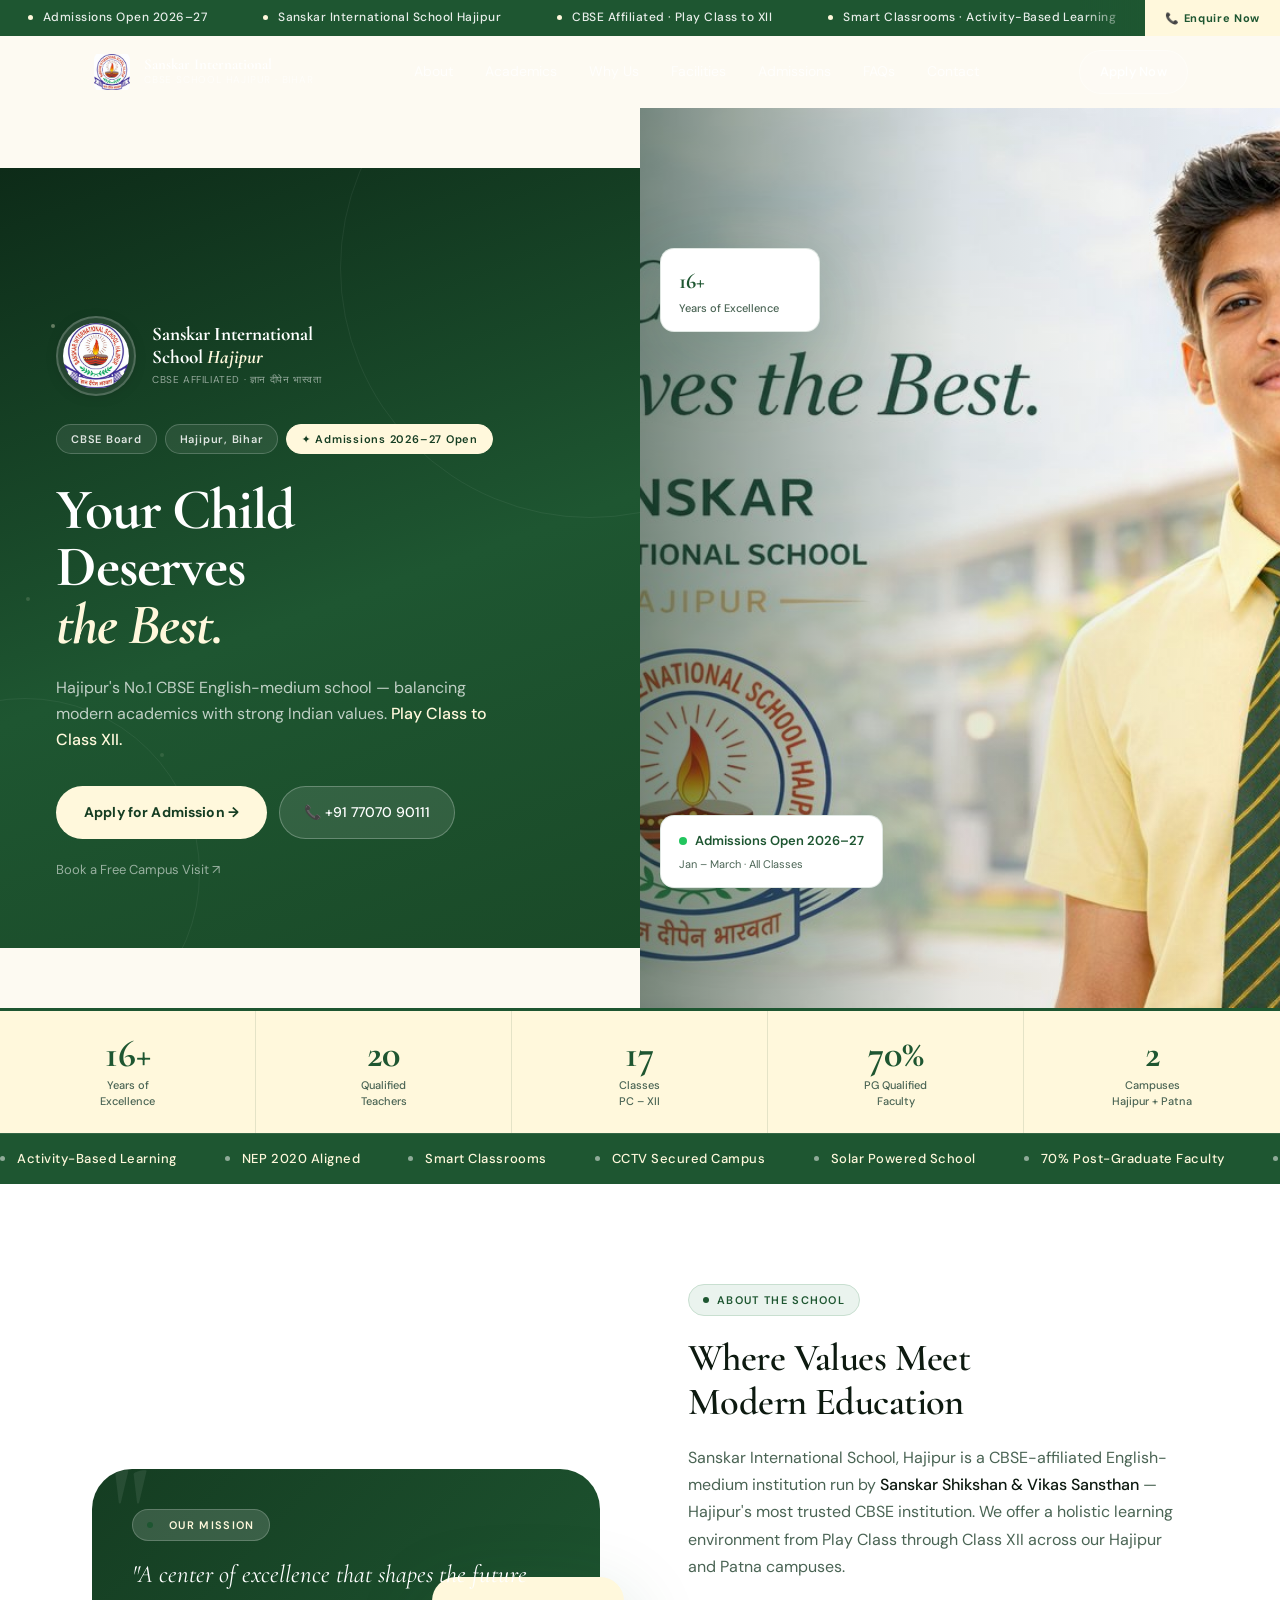
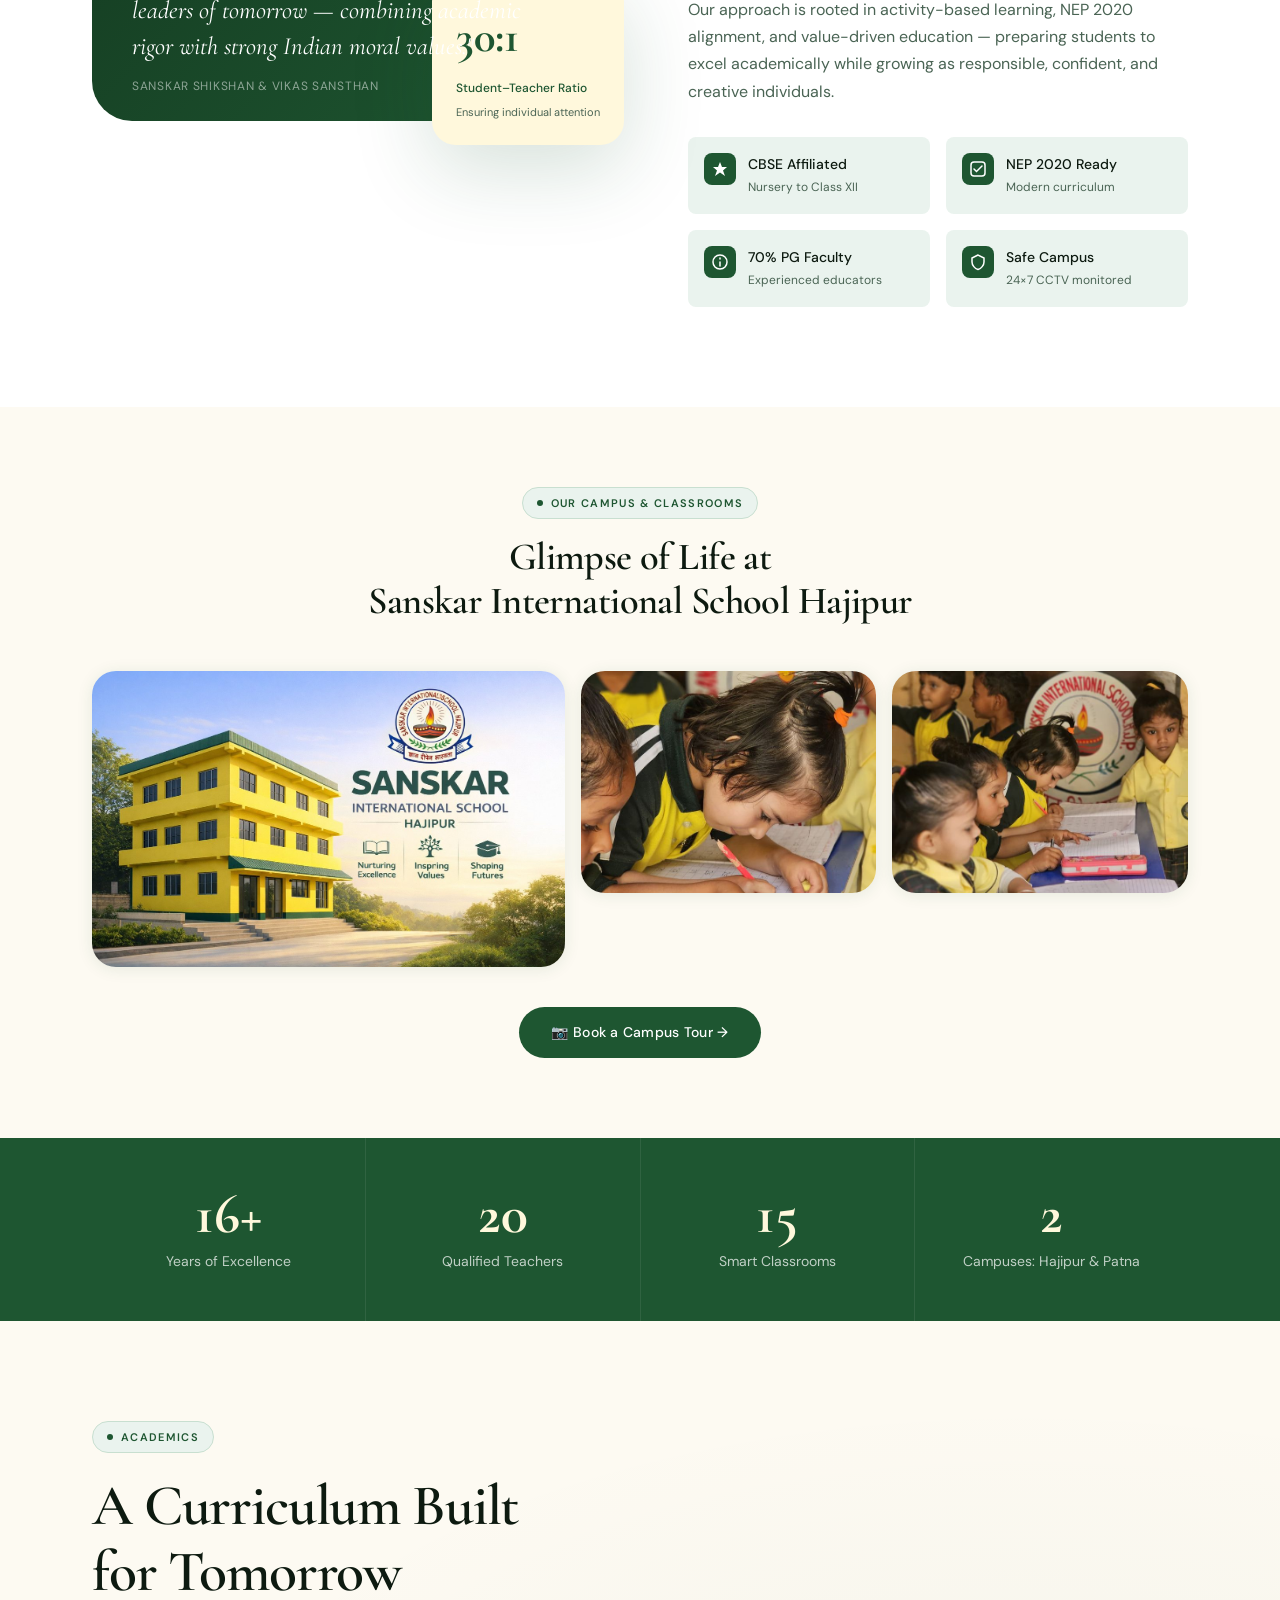
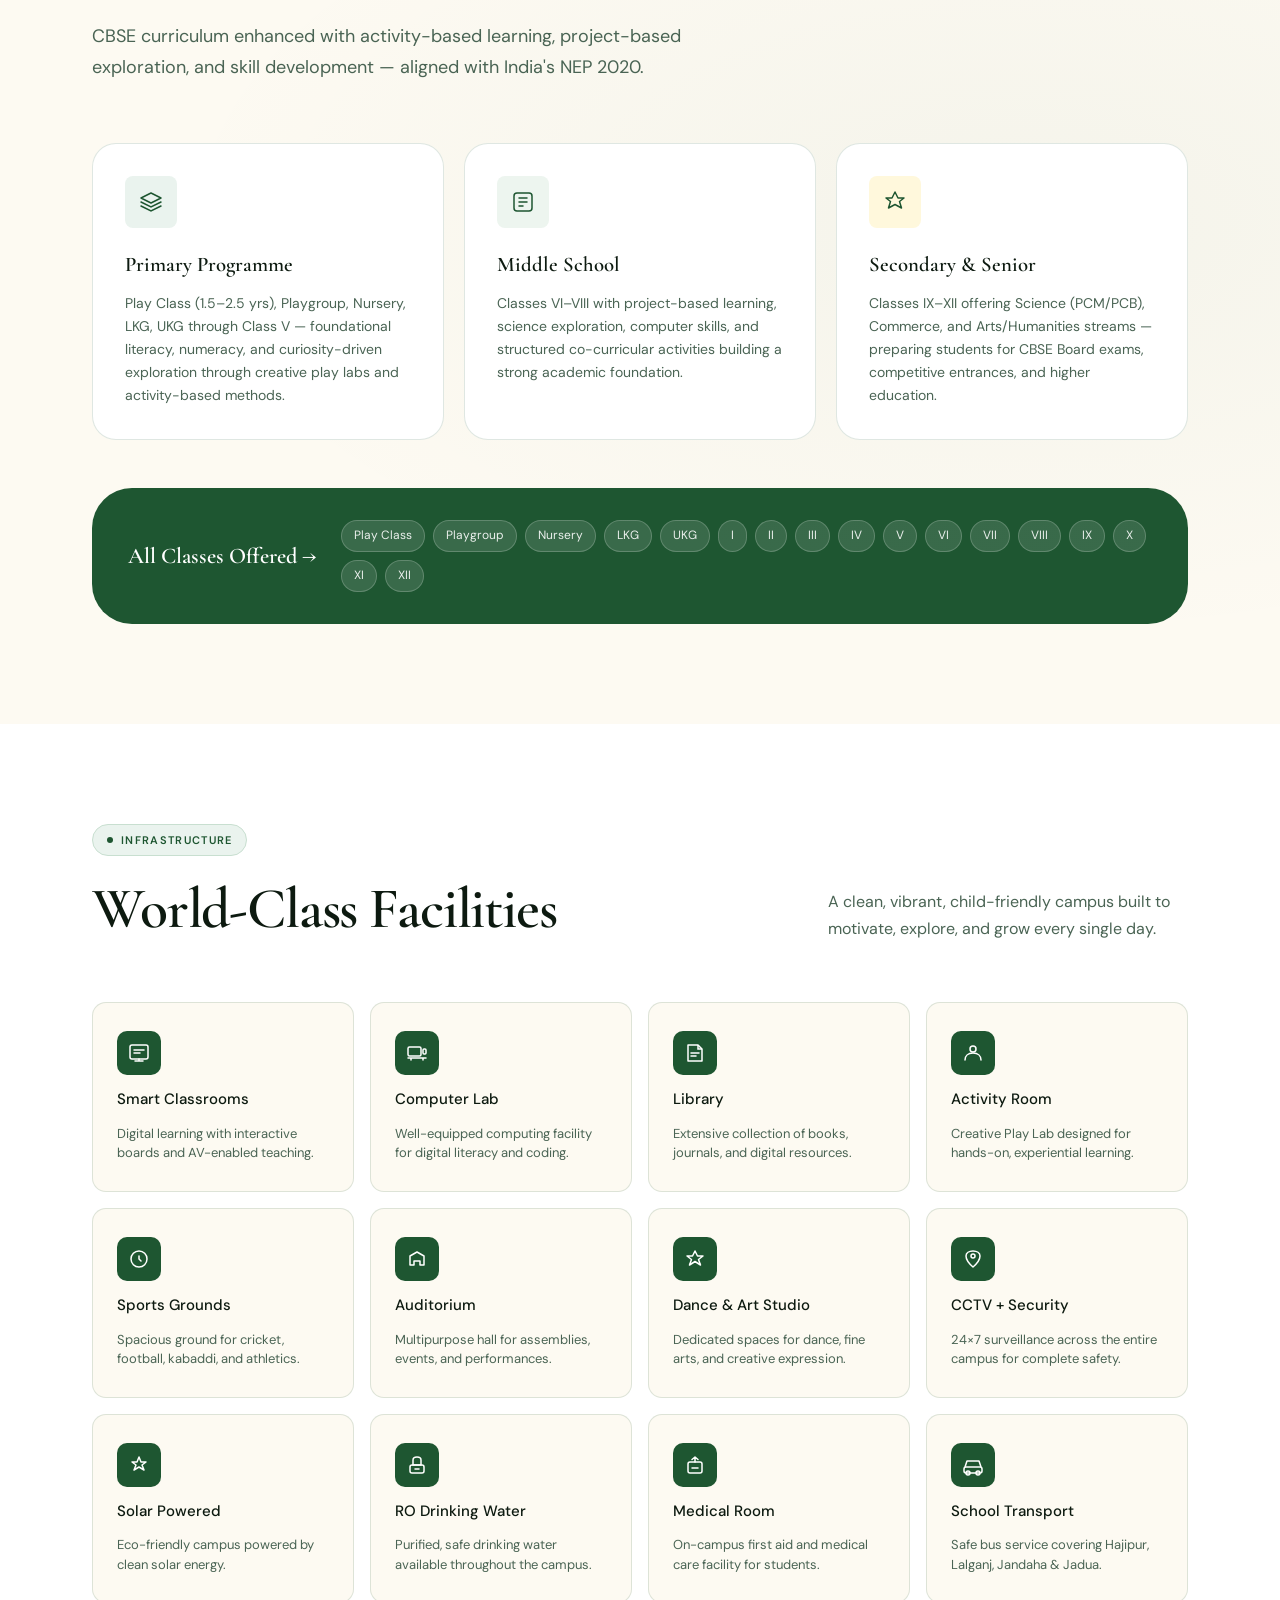
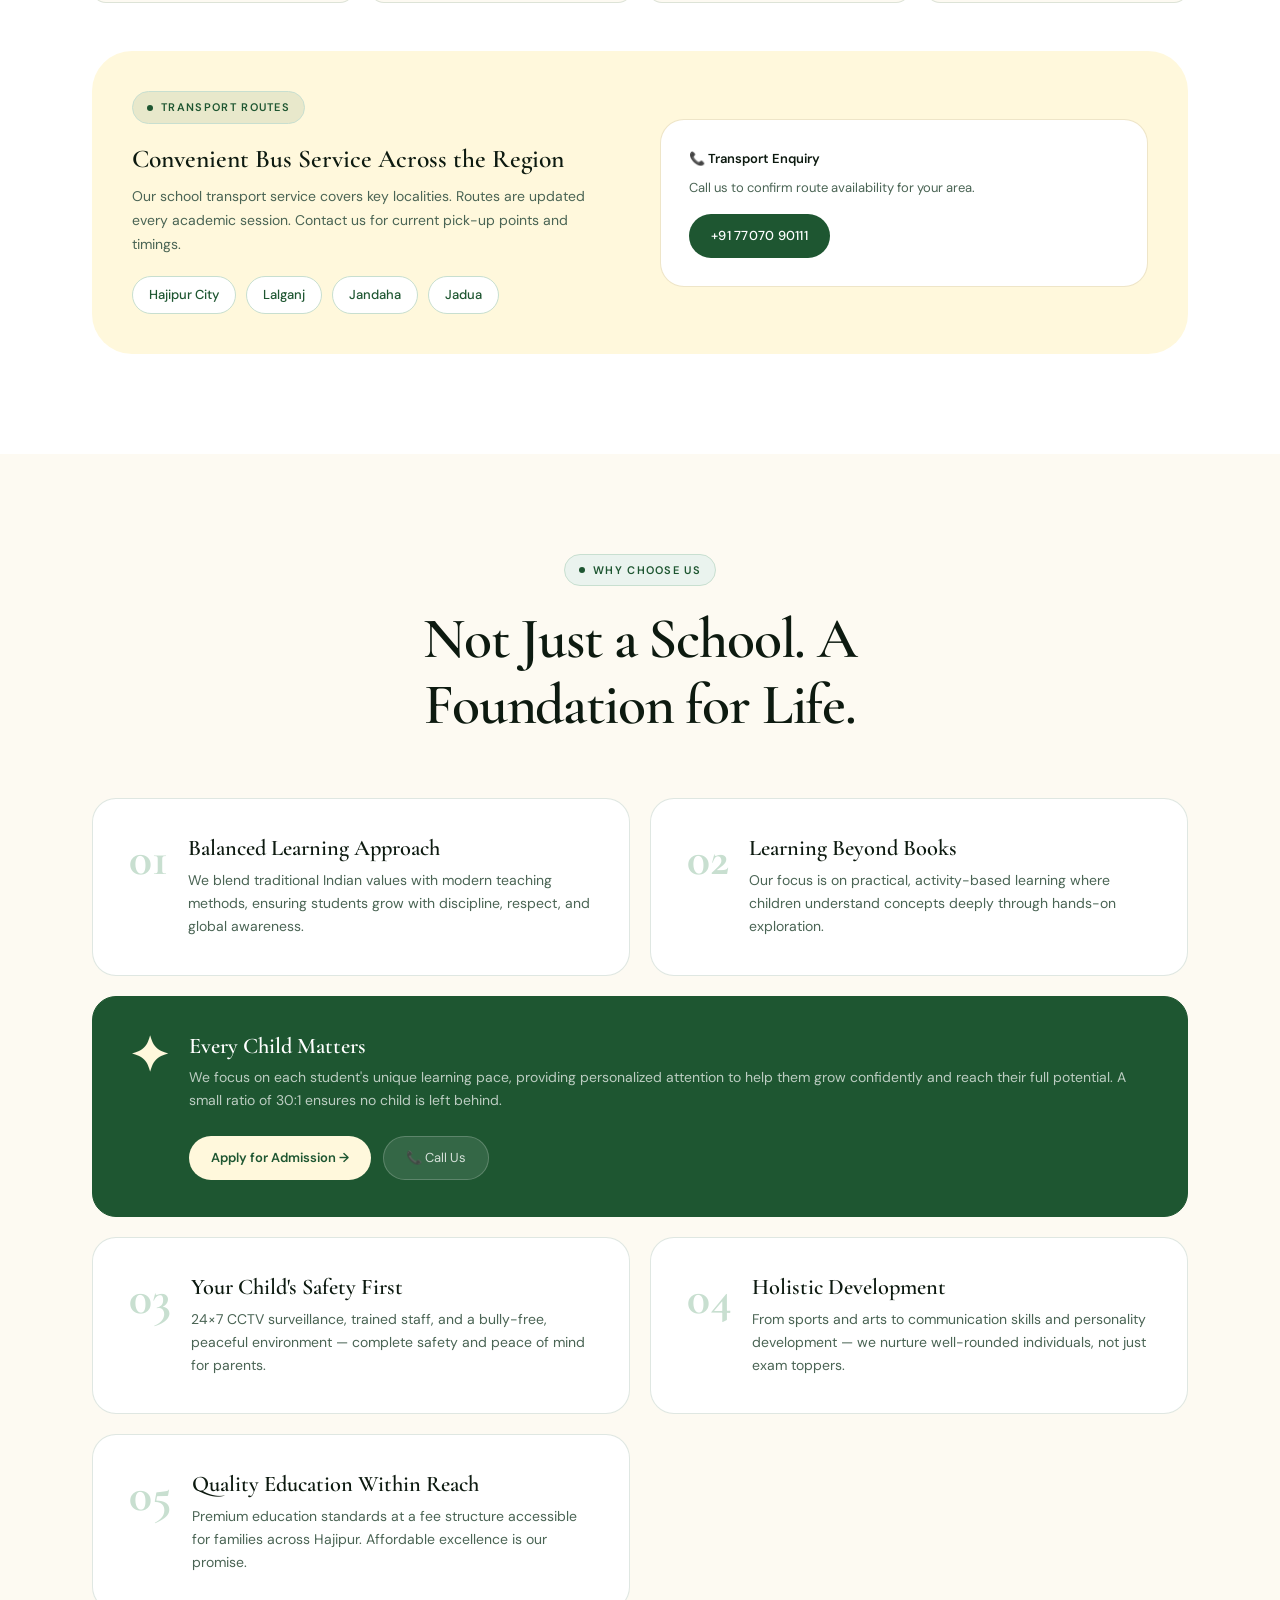
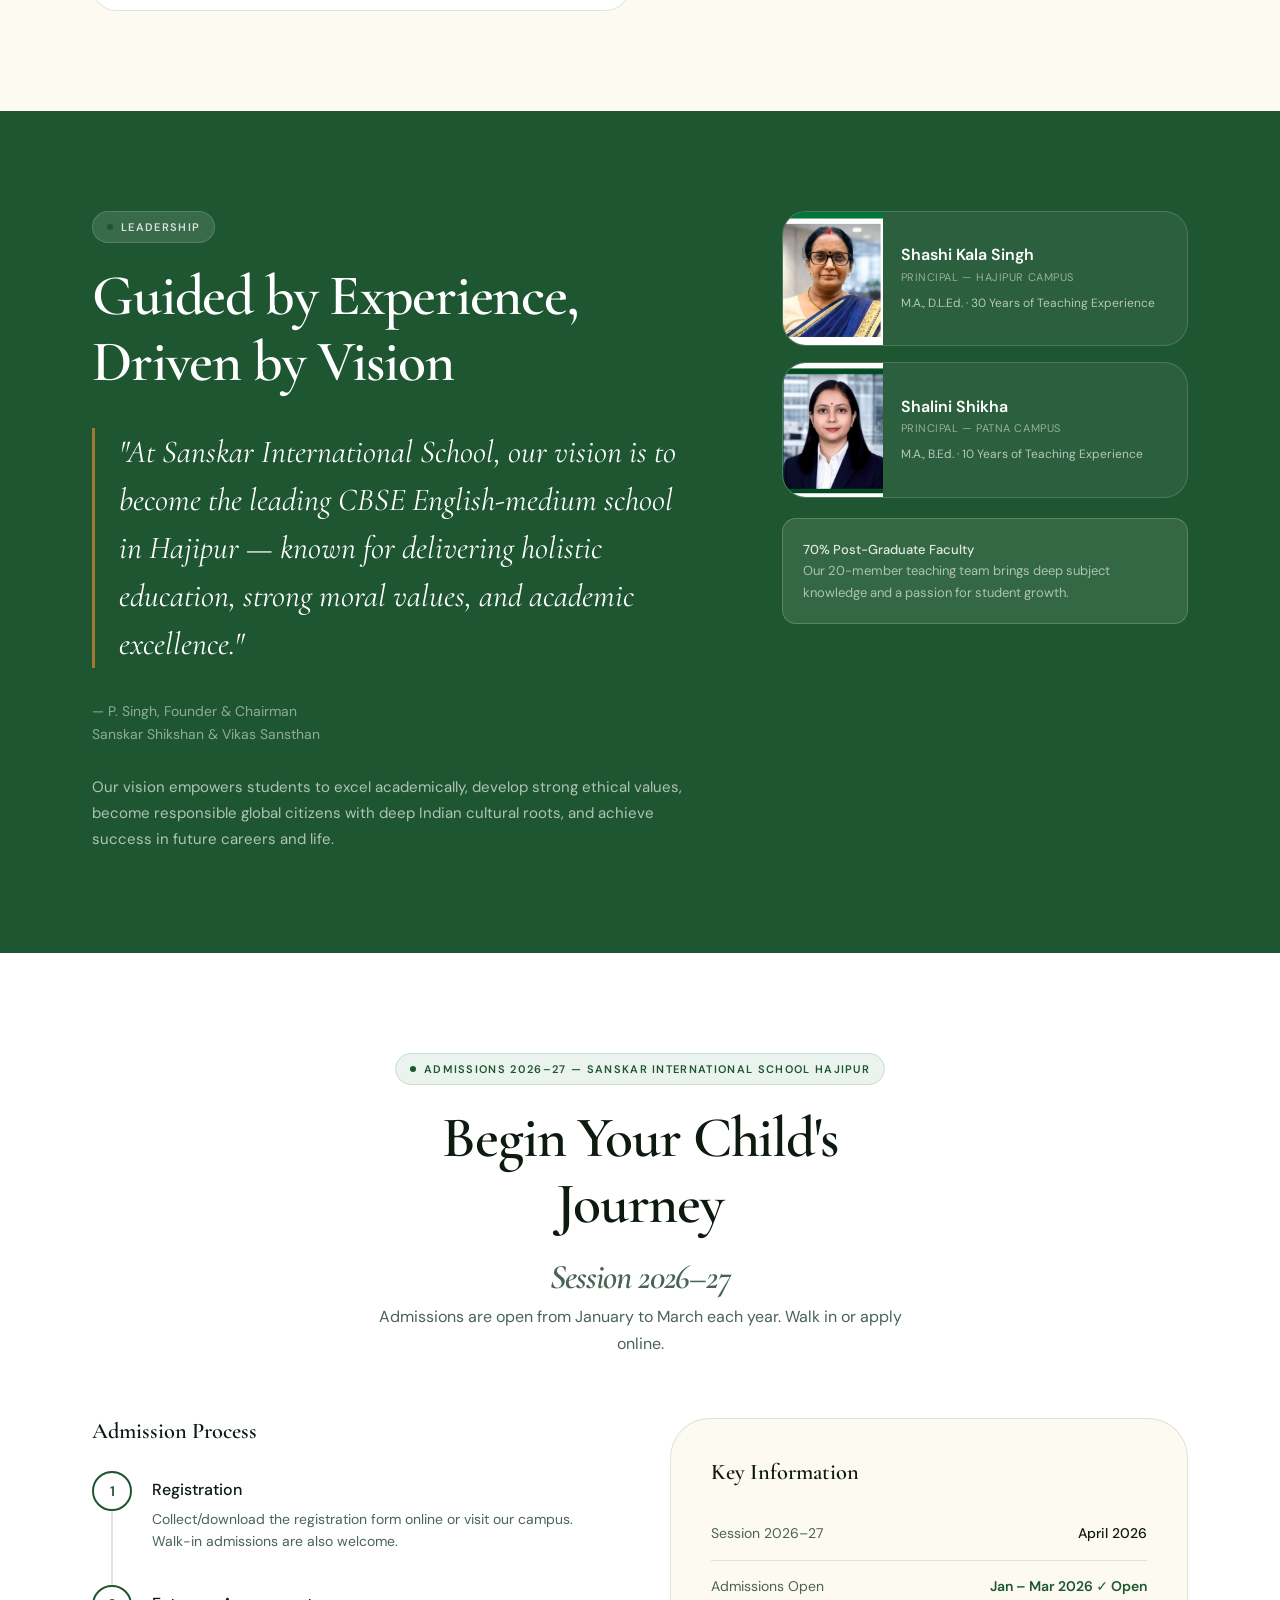
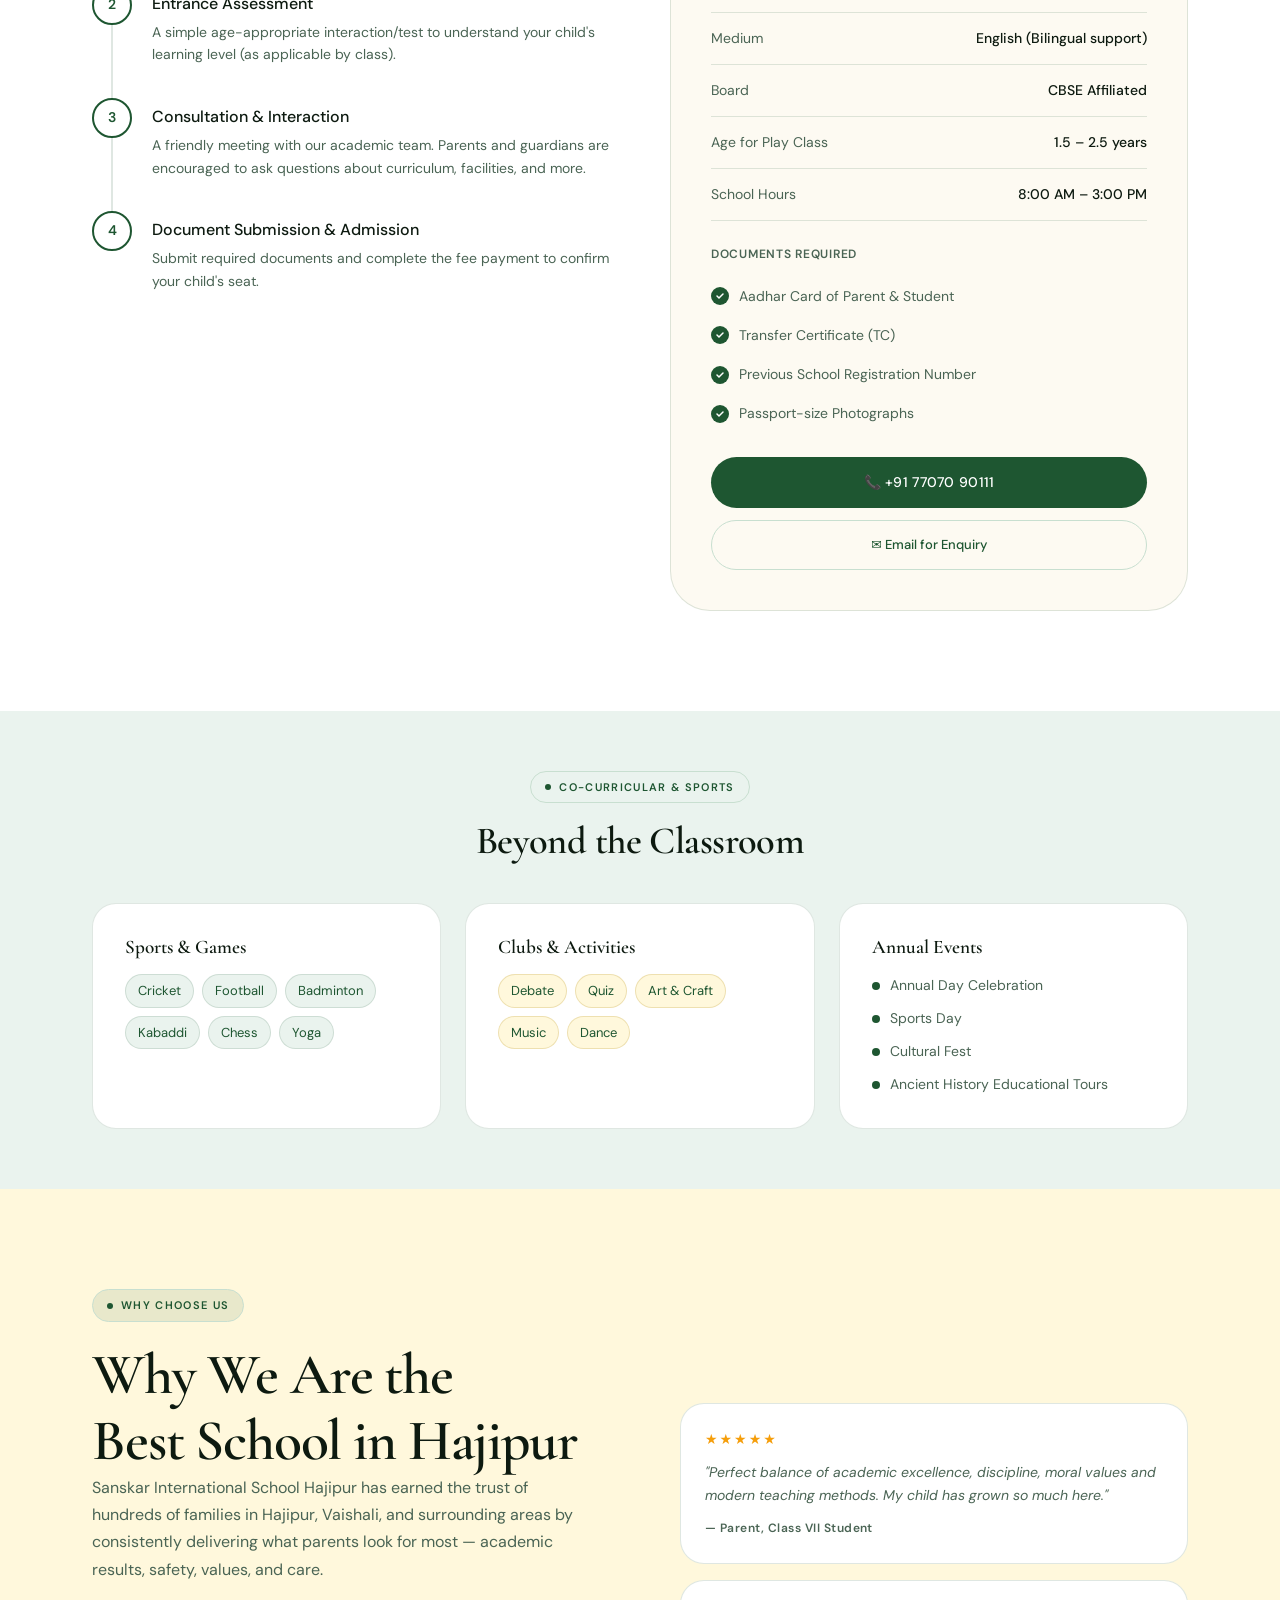
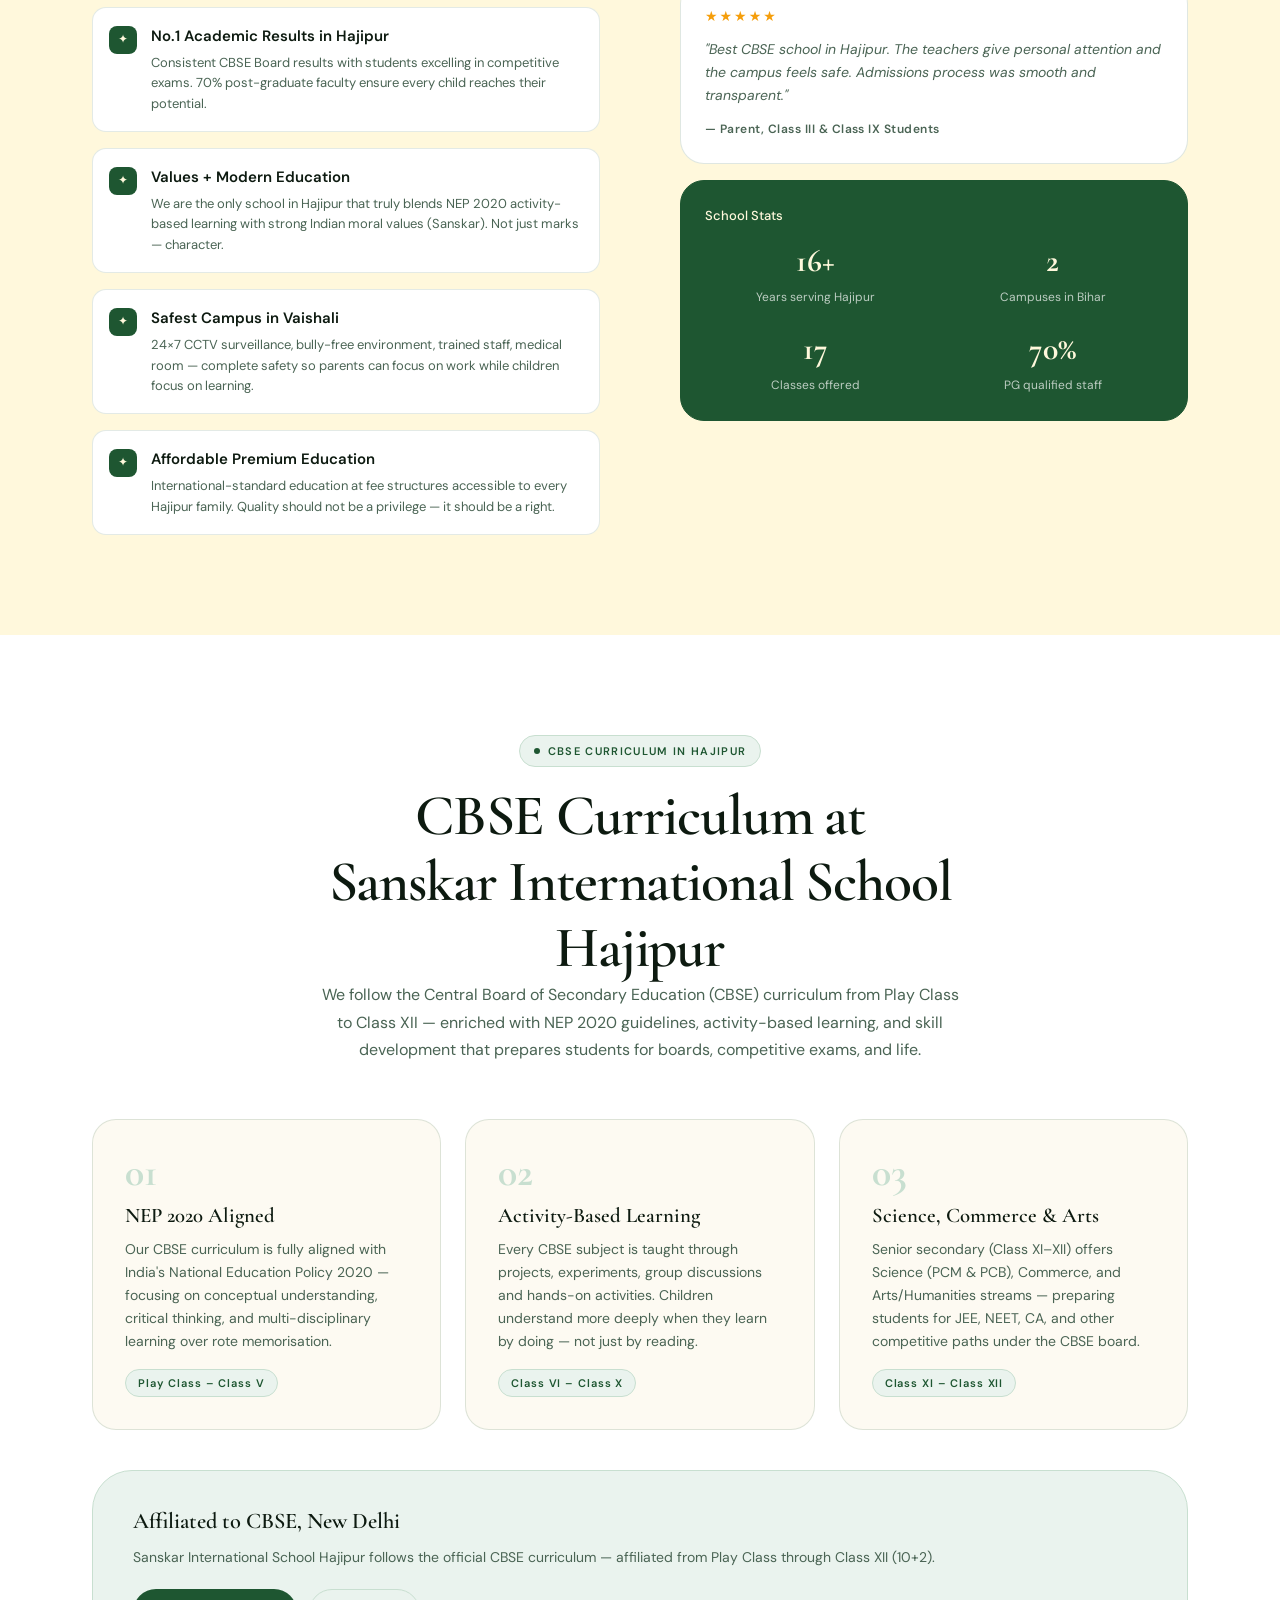
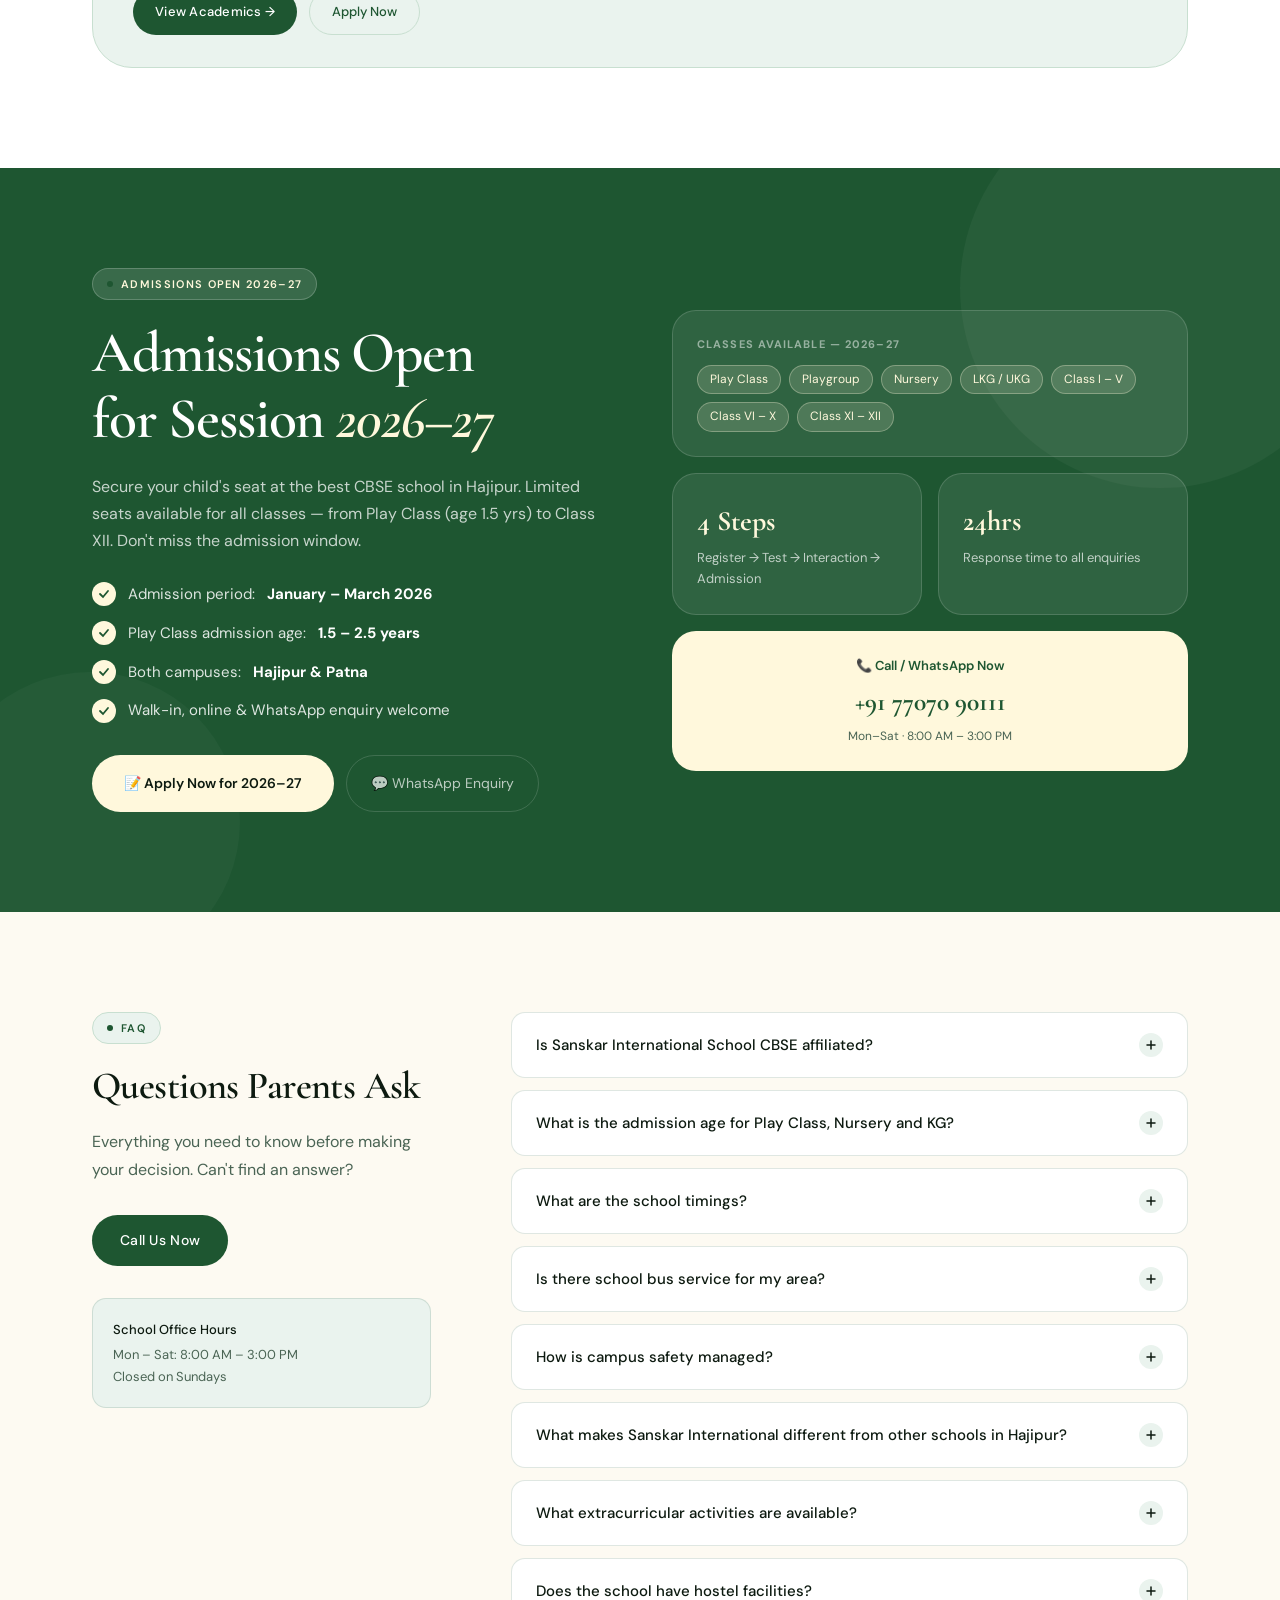
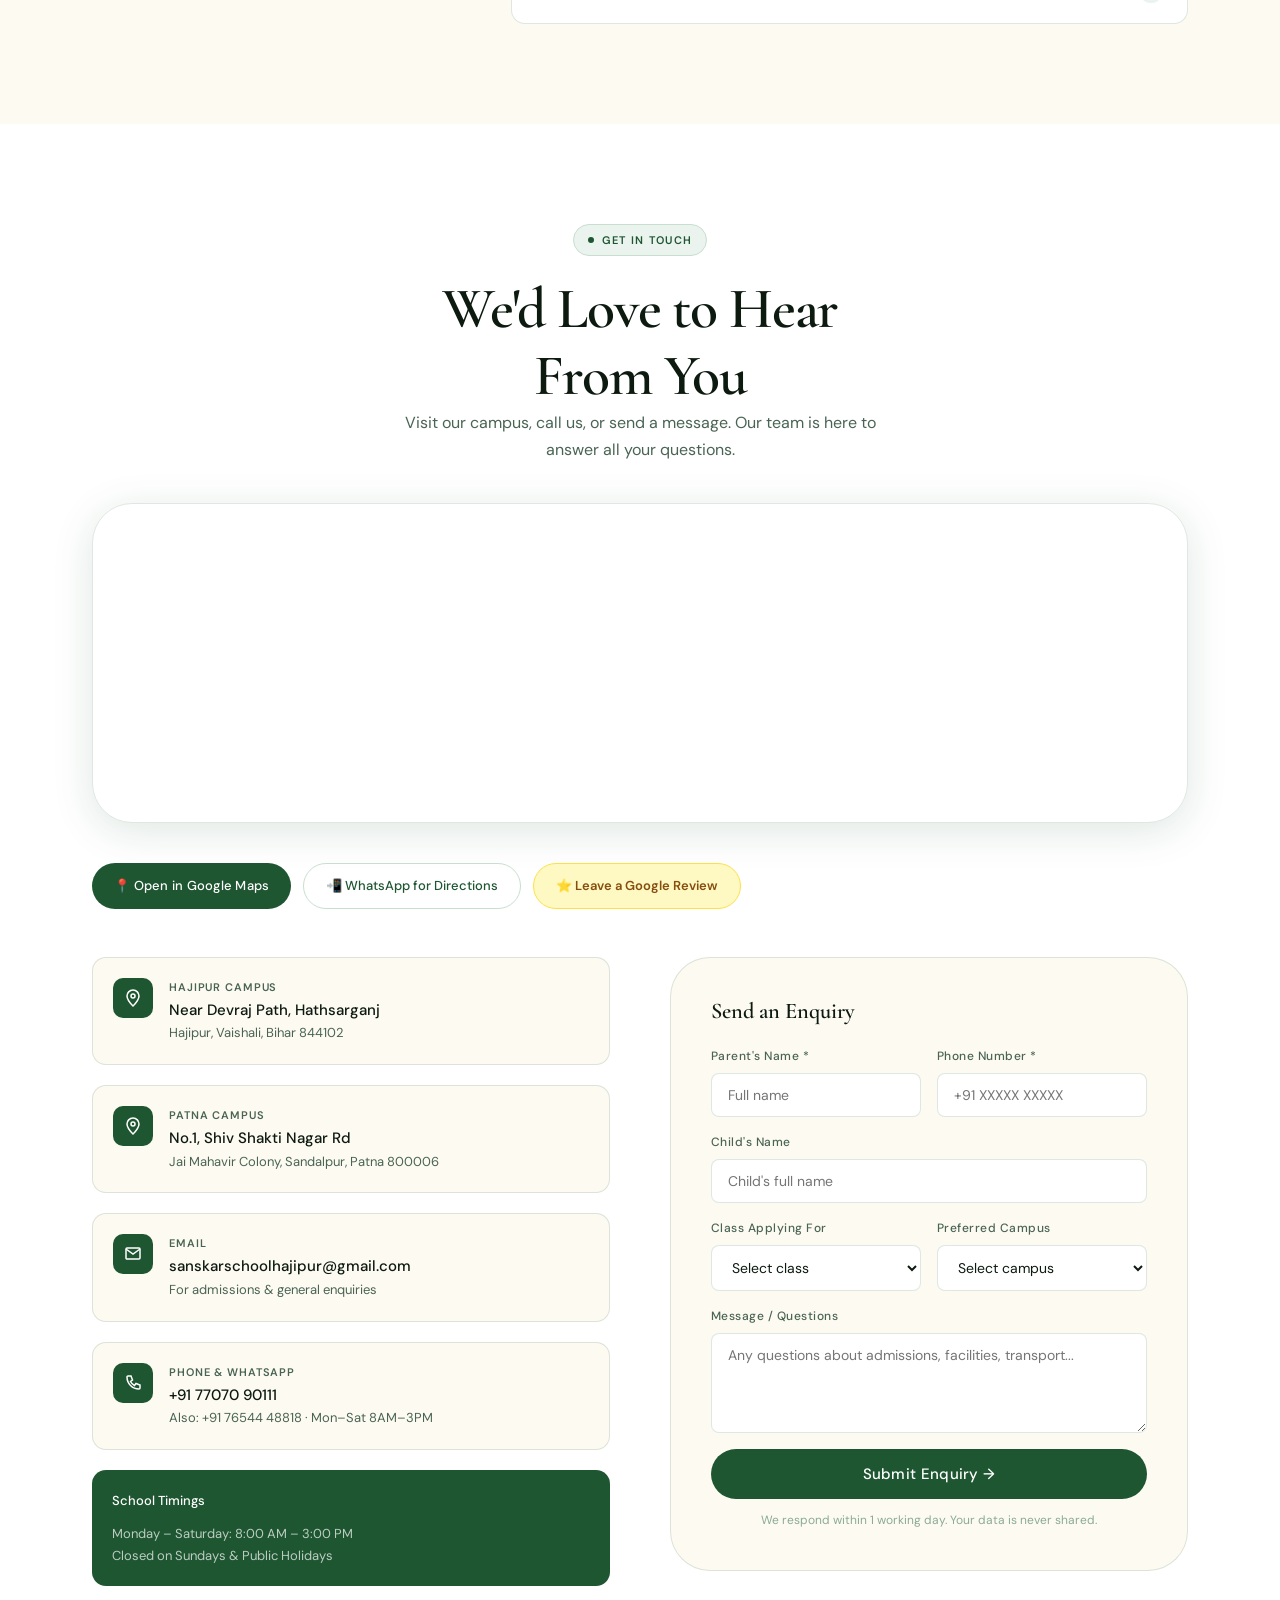
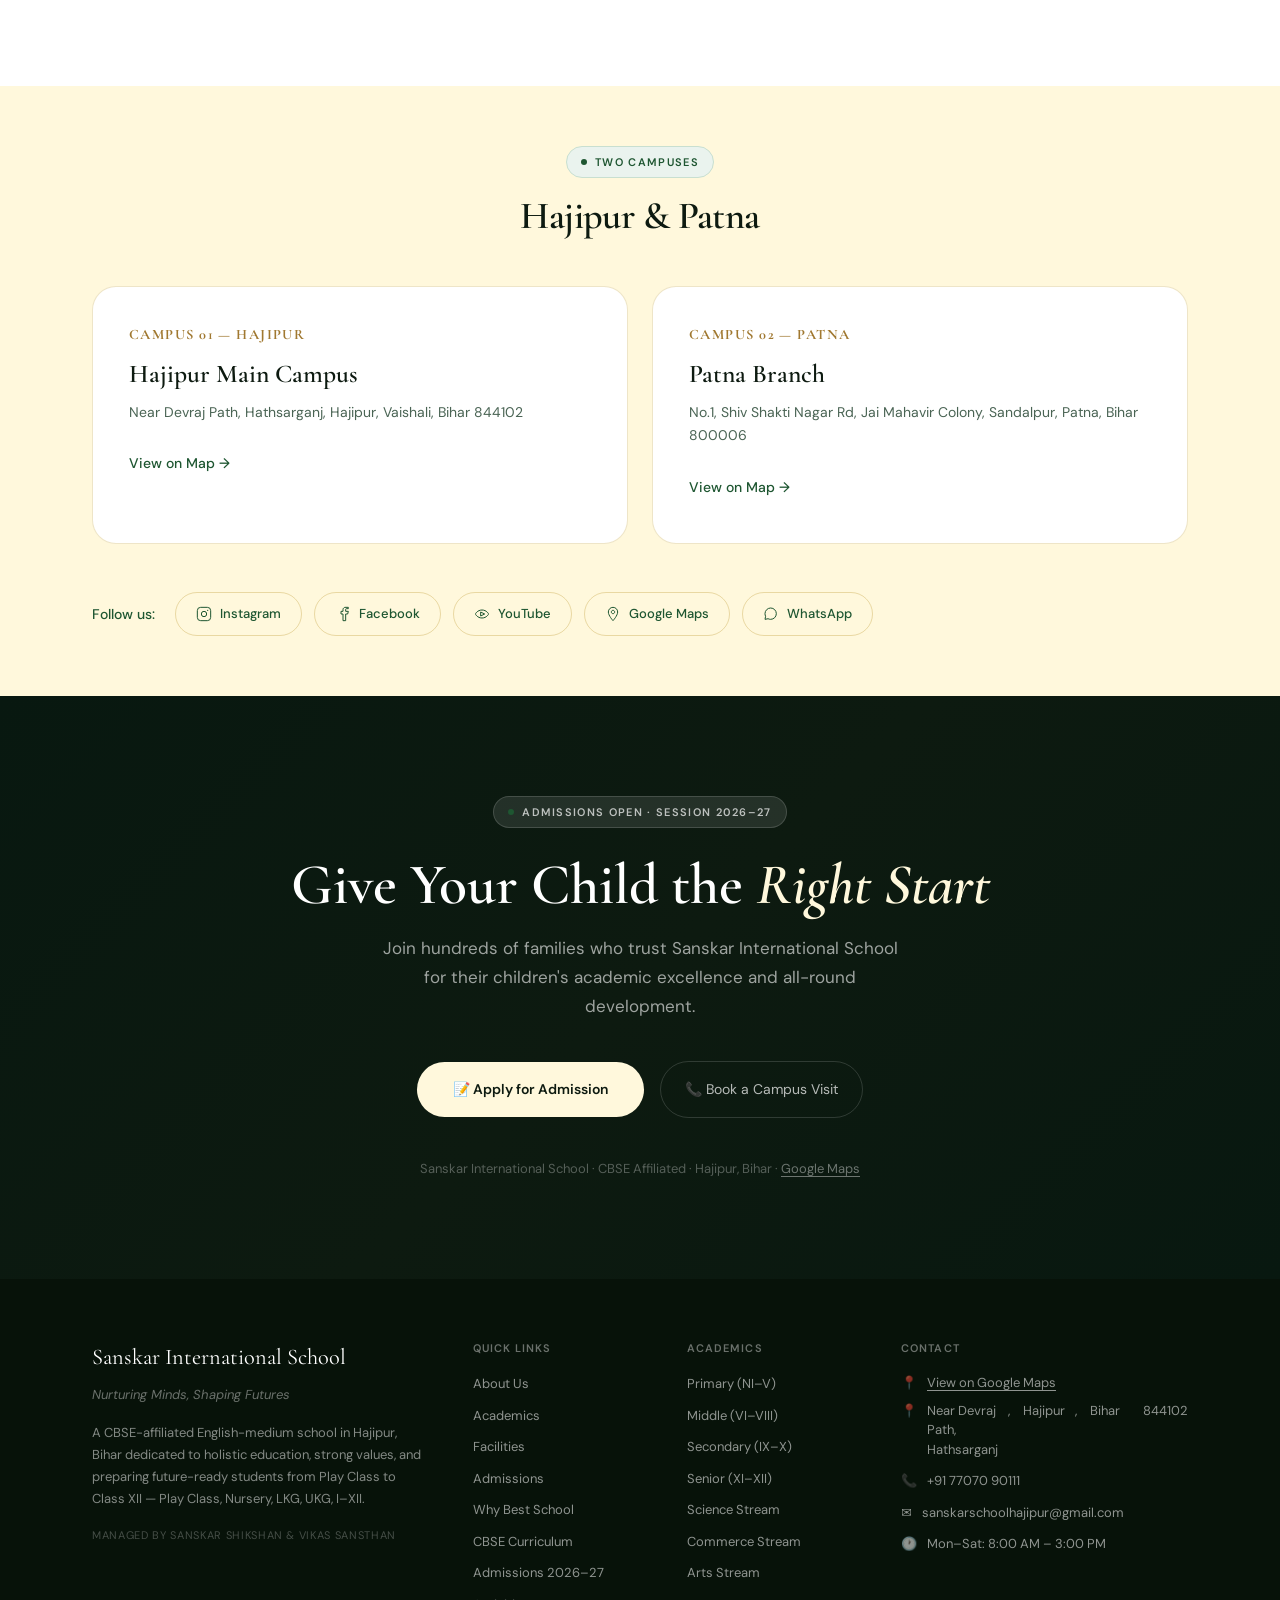
==== index.html @ e140a774 "index.html" ====
<!DOCTYPE html>
<html lang="en">
  <script type="application/ld+json">
{
  "@context": "https://schema.org",
  "@type": ["School", "LocalBusiness"],
  "name": "Sanskar International School Hajipur",
  "url": "https://www.sanskarschoolhajipur.in",
  "logo": "https://www.sanskarschoolhajipur.in/logo.png",
  "image": "https://www.sanskarschoolhajipur.in/school.jpg",
  "description": "Best CBSE school in Hajipur focused on holistic development, modern education, and activity-based learning.",
  
  "address": {
    "@type": "PostalAddress",
    "streetAddress": "Near, Devraj Path, Hathsarganj, Hajipur, Chak Bhoj urf Sahabuddin",
    "addressLocality": "Hajipur",
    "addressRegion": "Bihar",
    "postalCode": "844102",
    "addressCountry": "IN"
  },

  "geo": {
    "@type": "GeoCoordinates",
    "latitude": "25.7150653",
    "longitude": "85.203161"
  },

  "contactPoint": {
    "@type": "ContactPoint",
    "telephone": "+91-7707090111",
    "contactType": "customer service"
  },

  "openingHours": "Mo-Fr 08:00-15:00",

  "sameAs": [
    "https://www.facebook.com/sanskarschoolhajipur",
    "https://www.instagram.com/sanskar_school_hajipur"
  ]
}
</script>
<head>
<meta charset="UTF-8">
<meta name="viewport" content="width=device-width, initial-scale=1.0">

<!-- ===== PRIMARY SEO — Google, Bing, Yahoo, DuckDuckGo ===== -->
<title>Best CBSE School in Hajipur | Sanskar International School Hajipur</title>
<meta name="description" content="Looking for the best school in Hajipur? Sanskar International School Hajipur offers quality CBSE education, modern facilities, activity-based learning & admissions open for 2026–27. Play Class to Class XII. Call +91 7707090111.">
<meta name="keywords" content="Sanskar International School Hajipur, best CBSE school Hajipur, top school Hajipur Bihar, English medium school Vaishali, CBSE school admission Hajipur 2026, best school near me Hajipur, Play class admission Hajipur, school near Devraj Path Hajipur, CBSE school Hathsarganj Hajipur, activity based learning school Bihar, NEP 2020 school Hajipur, best school Vaishali Bihar, CBSE school Patna branch, Sanskar school Hajipur admission, CBSE nursery school Hajipur, best play class Hajipur, top English medium school Hajipur, school near Vaishali Bihar, Class 10 12 CBSE school Hajipur, Sanskar Shikshan Vikas Sansthan">
<meta name="robots" content="index, follow, max-snippet:-1, max-image-preview:large, max-video-preview:-1">
<meta name="author" content="Sanskar International School Hajipur">
<meta name="publisher" content="Sanskar Shikshan &amp; Vikas Sansthan">
<meta name="copyright" content="2026 Sanskar International School Hajipur">
<meta name="language" content="en-IN">
<meta name="revisit-after" content="3 days">
<meta name="rating" content="general">
<meta name="category" content="Education, CBSE School, Bihar">
<meta name="coverage" content="Hajipur, Vaishali, Bihar, India">
<meta name="distribution" content="global">
<link rel="canonical" href="https://www.sanskarschoolhajipur.in/">
<link rel="sitemap" type="application/xml" href="/sitemap.xml">
<link rel="alternate" hreflang="en-IN" href="https://www.sanskarschoolhajipur.in/">
<link rel="alternate" hreflang="hi-IN" href="https://www.sanskarschoolhajipur.in/hi/">
<link rel="alternate" hreflang="x-default" href="https://www.sanskarschoolhajipur.in/">
<link rel="dns-prefetch" href="//fonts.googleapis.com">
<link rel="dns-prefetch" href="//fonts.gstatic.com">
<link rel="preconnect" href="https://fonts.googleapis.com" crossorigin>

<!-- ===== GEO / LOCAL SEO ===== -->
<meta name="geo.region" content="IN-BR">
<meta name="geo.placename" content="Hajipur, Vaishali, Bihar, India">
<meta name="geo.position" content="25.7150605;85.2057359">
<meta name="ICBM" content="25.7150605, 85.2057359">
<meta name="DC.title" content="Sanskar International School Hajipur">
<meta name="DC.subject" content="CBSE School, Education, Hajipur Bihar">
<meta name="DC.description" content="Best CBSE English medium school in Hajipur, Vaishali, Bihar">

<!-- ===== OPEN GRAPH — Facebook, WhatsApp, LinkedIn ===== -->
<meta property="og:type" content="website">
<meta property="og:site_name" content="Sanskar International School Hajipur">
<meta property="og:title" content="Sanskar International School Hajipur | Best CBSE School in Hajipur Bihar">
<meta property="og:description" content="No.1 CBSE English medium school in Hajipur. Play Class to Class XII. Activity-based learning, smart classrooms, 24×7 safe campus. Admissions 2026–27 — Sanskar International School Hajipur open. ☎ +91 7707090111.">
<meta property="og:url" content="https://www.sanskarschoolhajipur.in/">
<meta property="og:locale" content="en_IN">
<meta property="og:locale:alternate" content="hi_IN">
<meta property="og:image" content="https://www.sanskarschoolhajipur.in/og-image.jpg">
<meta property="og:image:secure_url" content="https://www.sanskarschoolhajipur.in/og-image.jpg">
<meta property="og:image:width" content="1200">
<meta property="og:image:height" content="630">
<meta property="og:image:alt" content="Sanskar International School Hajipur — Best CBSE School in Vaishali Bihar">
<meta property="business:contact_data:street_address" content="Near Devraj Path, Hathsarganj">
<meta property="business:contact_data:locality" content="Hajipur">
<meta property="business:contact_data:region" content="Bihar">
<meta property="business:contact_data:postal_code" content="844102">
<meta property="business:contact_data:country_name" content="India">
<meta property="business:contact_data:phone_number" content="+91-7707090111">

<!-- ===== TWITTER / X CARD ===== -->
<meta name="twitter:card" content="summary_large_image">
<meta name="twitter:site" content="@SanskarHajipur">
<meta name="twitter:title" content="Sanskar International School Hajipur | Best CBSE School Hajipur Bihar">
<meta name="twitter:description" content="No.1 CBSE school in Hajipur, Bihar. Play Class to XII. NEP 2020 aligned. Activity-based learning. Safe campus. Admissions 2026–27 — Sanskar International School Hajipur open. ☎ +91 7707090111.">
<meta name="twitter:image" content="https://www.sanskarschoolhajipur.in/og-image.jpg">
<meta name="twitter:image:alt" content="Sanskar International School Hajipur Campus">

<!-- ===== BING / MICROSOFT ===== -->
<meta name="msvalidate.01" content="REPLACE_WITH_BING_CODE_FROM_BING_WEBMASTER_TOOLS">
<meta name="msnbot" content="index, follow">

<!-- ===== APPLE / PWA / MOBILE ===== -->
<meta name="apple-mobile-web-app-capable" content="yes">
<meta name="apple-mobile-web-app-status-bar-style" content="default">
<meta name="apple-mobile-web-app-title" content="Sanskar School Hajipur">
<meta name="theme-color" content="#1E5631">
<meta name="mobile-web-app-capable" content="yes">

<!-- ===== STRUCTURED DATA — JSON-LD for Google, ChatGPT, Gemini, Perplexity ===== -->
<script type="application/ld+json">
{
  "@context": "https://schema.org",
  "@graph": [
    {
      "@type": ["School", "EducationalOrganization", "LocalBusiness"],
      "@id": "https://www.sanskarschoolhajipur.in/#school",
      "name": "Sanskar International School Hajipur",
      "alternateName": ["Sanskar School Hajipur", "Sanskar International School", "Sanskar CBSE School Hajipur"],
      "legalName": "Sanskar International School Hajipur",
      "url": "https://www.sanskarschoolhajipur.in",
      "logo": {
        "@type": "ImageObject",
        "url": "https://www.sanskarschoolhajipur.in/logo.png",
        "width": 400,
        "height": 400
      },
      "image": "https://www.sanskarschoolhajipur.in/og-image.jpg",
      "description": "Sanskar International School Hajipur is the best CBSE-affiliated English medium school in Hajipur, Vaishali, Bihar, offering holistic education from Play Class to Class XII — Play Class, Nursery, LKG, UKG, I–XII. Established under Sanskar Shikshan & Vikas Sansthan, the school provides activity-based learning, NEP 2020 aligned curriculum, smart classrooms, 24x7 CCTV safety, and a value-driven environment that balances academic excellence with strong Indian moral values.",
      "foundingDate": "2009",
      "slogan": "Nurturing Minds, Shaping Futures",
      "keywords": "CBSE school Hajipur, best school Hajipur Bihar, English medium school Vaishali, Play class Hajipur, CBSE admission Hajipur 2026",
      "address": {
        "@type": "PostalAddress",
        "streetAddress": "Near Devraj Path, Hathsarganj",
        "addressLocality": "Hajipur",
        "addressRegion": "Bihar",
        "postalCode": "844102",
        "addressCountry": "IN"
      },
      "geo": {
        "@type": "GeoCoordinates",
        "latitude": 25.7150605,
        "longitude": 85.2057359
      },
      "telephone": "+917707090111",
      "alternateTelephone": "+917654448818",
      "email": "sanskarschoolhajipur@gmail.com",
      "openingHours": "Mo-Sa 08:00-15:00",
      "openingHoursSpecification": {
        "@type": "OpeningHoursSpecification",
        "dayOfWeek": ["Monday","Tuesday","Wednesday","Thursday","Friday","Saturday"],
        "opens": "08:00",
        "closes": "15:00"
      },
      "currenciesAccepted": "INR",
      "paymentAccepted": "Cash, Bank Transfer",
      "priceRange": "₹₹",
      "hasMap": "https://share.google/P1iqPYcXnVO980kJf",
      "sameAs": [
        "https://www.instagram.com/sanskar_school_hajipur/",
        "https://www.facebook.com/sanskarschoolhajipur/",
        "https://www.youtube.com/@SANSKARINTERNATIONALSCHOOLHJP",
        "https://share.google/P1iqPYcXnVO980kJf"
      ],
      "numberOfEmployees": {"@type": "QuantitativeValue", "value": 20, "unitText": "teachers"},
      "educationalCredentialAwarded": ["CBSE Class X Certificate", "CBSE Class XII Certificate"],
      "teaches": "Play Class, Playgroup, Nursery, LKG, UKG, Class I, II, III, IV, V, VI, VII, VIII, IX, X, XI, XII",
      "hasCredential": {"@type": "EducationalOccupationalCredential", "name": "CBSE Affiliation"},
      "accreditedBy": {"@type": "Organization", "name": "Central Board of Secondary Education (CBSE)", "url": "https://www.cbse.gov.in"},
      "parentOrganization": {"@type": "Organization", "name": "Sanskar Shikshan & Vikas Sansthan"},
      "employee": [
        {"@type": "Person", "name": "Shashi Kala Singh", "jobTitle": "Principal, Hajipur Campus", "description": "M.A., D.L.Ed., 30 years of teaching experience"},
        {"@type": "Person", "name": "Shalini Shikha", "jobTitle": "Principal, Patna Campus", "description": "M.A., B.Ed., 10 years of teaching experience"},
        {"@type": "Person", "name": "P. Singh", "jobTitle": "Founder & Chairman"}
      ],
      "location": [
        {
          "@type": "Place",
          "name": "Sanskar International School Hajipur — Main Campus",
          "address": {"@type": "PostalAddress", "streetAddress": "Near Devraj Path, Hathsarganj", "addressLocality": "Hajipur", "addressRegion": "Bihar", "postalCode": "844102", "addressCountry": "IN"},
          "geo": {"@type": "GeoCoordinates", "latitude": 25.7150605, "longitude": 85.2057359}
        },
        {
          "@type": "Place",
          "name": "Sanskar International School — Patna Branch",
          "address": {"@type": "PostalAddress", "streetAddress": "No.1, Shiv Shakti Nagar Rd, Jai Mahavir Colony, Sandalpur", "addressLocality": "Patna", "addressRegion": "Bihar", "postalCode": "800006", "addressCountry": "IN"}
        }
      ],
      "amenityFeature": [
        {"@type": "LocationFeatureSpecification", "name": "Smart Classrooms", "value": true},
        {"@type": "LocationFeatureSpecification", "name": "Computer Lab", "value": true},
        {"@type": "LocationFeatureSpecification", "name": "Library", "value": true},
        {"@type": "LocationFeatureSpecification", "name": "Sports Ground", "value": true},
        {"@type": "LocationFeatureSpecification", "name": "CCTV Surveillance", "value": true},
        {"@type": "LocationFeatureSpecification", "name": "School Transport", "value": true},
        {"@type": "LocationFeatureSpecification", "name": "Medical Room", "value": true},
        {"@type": "LocationFeatureSpecification", "name": "Solar Power", "value": true},
        {"@type": "LocationFeatureSpecification", "name": "RO Drinking Water", "value": true},
        {"@type": "LocationFeatureSpecification", "name": "Auditorium", "value": true},
        {"@type": "LocationFeatureSpecification", "name": "Dance Studio", "value": true},
        {"@type": "LocationFeatureSpecification", "name": "Art Room", "value": true},
        {"@type": "LocationFeatureSpecification", "name": "Canteen", "value": true},
        {"@type": "LocationFeatureSpecification", "name": "Hostel", "value": true}
      ],
      "serviceArea": {
        "@type": "GeoCircle",
        "geoMidpoint": {"@type": "GeoCoordinates", "latitude": 25.7150605, "longitude": 85.2057359},
        "geoRadius": "30000"
      },
      "areaServed": ["Hajipur", "Vaishali", "Lalganj", "Jandaha", "Jadua", "Patna", "Bihar"]
    },
    {
      "@type": "FAQPage",
      "mainEntity": [
        {
          "@type": "Question",
          "name": "What is the best CBSE school in Hajipur?",
          "acceptedAnswer": {"@type": "Answer", "text": "Sanskar International School Hajipur is widely regarded as one of the best CBSE schools in Hajipur, Vaishali, Bihar. It offers English medium education from Play Class to Class XII, with activity-based learning, smart classrooms, 24x7 CCTV safety, and an NEP 2020-aligned curriculum that balances academic excellence with strong Indian values."}
        },
        {
          "@type": "Question",
          "name": "Is Sanskar International School Hajipur CBSE affiliated?",
          "acceptedAnswer": {"@type": "Answer", "text": "Yes. Sanskar International School Hajipur is officially affiliated to the Central Board of Secondary Education (CBSE) and follows the CBSE curriculum from Play Class and Nursery through Class XII (10+2), including Science (PCM/PCB), Commerce, and Arts streams."}
        },
        {
          "@type": "Question",
          "name": "What classes are offered at Sanskar International School Hajipur?",
          "acceptedAnswer": {"@type": "Answer", "text": "Sanskar International School Hajipur offers Play Class (age 1.5–2.5 years), Playgroup, Nursery, LKG, UKG, and Class I through Class XII. Senior secondary streams available: Science (PCM and PCB), Commerce, and Arts/Humanities."}
        },
        {
          "@type": "Question",
          "name": "What is the admission age for Play Class and Nursery at Sanskar International School Hajipur?",
          "acceptedAnswer": {"@type": "Answer", "text": "Play Class admits children aged 1.5 to 2.5 years. For Nursery, children should be 3–4 years of age by 31st March of the admission year. For LKG/UKG, children should be 4–5 years. Admissions for session 2026–27 are open January to March 2026."}
        },
        {
          "@type": "Question",
          "name": "What are the school timings at Sanskar International School Hajipur?",
          "acceptedAnswer": {"@type": "Answer", "text": "School hours at Sanskar International School Hajipur are 8:00 AM to 3:00 PM, Monday through Saturday. The campus is closed on Sundays and public holidays. The admissions office is also open during school hours."}
        },
        {
          "@type": "Question",
          "name": "Does Sanskar International School Hajipur provide transport?",
          "acceptedAnswer": {"@type": "Answer", "text": "Yes. Sanskar International School Hajipur provides a school bus service covering Hajipur city, Lalganj, Jandaha, and Jadua. Transport routes are updated annually. Call +91 7707090111 to confirm pick-up points for your area."}
        },
        {
          "@type": "Question",
          "name": "What is the fee structure at Sanskar International School Hajipur?",
          "acceptedAnswer": {"@type": "Answer", "text": "Sanskar International School Hajipur offers premium quality CBSE education at affordable fee structures accessible to families across Hajipur. The school believes quality education should be within reach. Contact the admissions office at +91 7707090111 or email sanskarschoolhajipur@gmail.com for the current 2026–27 fee brochure."}
        },
        {
          "@type": "Question",
          "name": "How safe is Sanskar International School Hajipur?",
          "acceptedAnswer": {"@type": "Answer", "text": "Sanskar International School Hajipur has a 24x7 CCTV-monitored campus covering all areas. The school maintains a bully-free, peaceful environment with trained and caring staff. Parents have complete peace of mind knowing their child is in a safe, secure, and nurturing environment."}
        },
        {
          "@type": "Question",
          "name": "What makes Sanskar International School Hajipur the best school in Hajipur?",
          "acceptedAnswer": {"@type": "Answer", "text": "Sanskar International School Hajipur stands out by combining modern CBSE education with strong Indian moral values. Key differentiators: NEP 2020-aligned activity-based learning, smart classrooms, 70% post-graduate faculty with 30+ years combined experience, 24x7 CCTV safety, school transport, Play Class to Class XII, holistic personality development, and affordable fees. The school is managed by experienced educators under Sanskar Shikshan & Vikas Sansthan."}
        },
        {
          "@type": "Question",
          "name": "Does Sanskar International School Hajipur have a Patna branch?",
          "acceptedAnswer": {"@type": "Answer", "text": "Yes. Sanskar International School has two campuses — the main campus in Hajipur (Near Devraj Path, Hathsarganj, Vaishali, Bihar 844102) and a branch in Patna (No.1, Shiv Shakti Nagar Rd, Jai Mahavir Colony, Sandalpur, Patna, Bihar 800006). Both follow CBSE curriculum."}
        },
        {
          "@type": "Question",
          "name": "What extracurricular activities does Sanskar International School Hajipur offer?",
          "acceptedAnswer": {"@type": "Answer", "text": "Sanskar International School Hajipur offers sports including cricket, football, badminton, kabaddi, chess, and yoga. Clubs include debate, quiz, art & craft, music, and dance. Annual events include Annual Day, Sports Day, Cultural Fest, and educational Ancient History Tours. The school has a dedicated Dance Studio, Art Room, and Activity Room."}
        },
        {
          "@type": "Question",
          "name": "Does Sanskar International School Hajipur have hostel facility?",
          "acceptedAnswer": {"@type": "Answer", "text": "Yes, Sanskar International School Hajipur has hostel facility available in addition to operating as a day school. Contact the school at +91 7707090111 for hostel availability and accommodation details."}
        },
        {
          "@type": "Question",
          "name": "Why is Sanskar International School the best school in Hajipur?",
          "acceptedAnswer": {"@type": "Answer", "text": "Sanskar International School Hajipur is considered the best school in Hajipur because it combines CBSE academic excellence with strong Indian values (Sanskar), NEP 2020 aligned activity-based learning, 70% post-graduate faculty, 24x7 CCTV safe campus, school transport, and holistic personality development — all at affordable fees accessible to Hajipur families."}
        },
        {
          "@type": "Question",
          "name": "What CBSE curriculum does Sanskar International School Hajipur follow?",
          "acceptedAnswer": {"@type": "Answer", "text": "Sanskar International School Hajipur follows the official CBSE (Central Board of Secondary Education) curriculum from Play Class to Class XII. The curriculum is enriched with NEP 2020 guidelines, activity-based learning, project-based exploration, and skill development. Senior secondary offers Science (PCM/PCB), Commerce, and Arts streams."}
        },
        {
          "@type": "Question",
          "name": "Are admissions open at Sanskar International School Hajipur for 2026-27?",
          "acceptedAnswer": {"@type": "Answer", "text": "Yes, Sanskar International School Hajipur admissions for the 2026–27 academic session are open from January to March 2026. Admissions are open for all classes from Play Class (age 1.5 years) to Class XII. Walk-in, online, and WhatsApp enquiries are welcome. Call +91 7707090111 or WhatsApp for immediate assistance."}
        }
      ]
    },
    {
      "@type": "BreadcrumbList",
      "itemListElement": [
        {"@type": "ListItem", "position": 1, "name": "Home", "item": "https://www.sanskarschoolhajipur.in/"},
        {"@type": "ListItem", "position": 2, "name": "About Us", "item": "https://www.sanskarschoolhajipur.in/about"},
        {"@type": "ListItem", "position": 3, "name": "Academics", "item": "https://www.sanskarschoolhajipur.in/academics"},
        {"@type": "ListItem", "position": 4, "name": "Admissions", "item": "https://www.sanskarschoolhajipur.in/admissions"},
        {"@type": "ListItem", "position": 5, "name": "Contact", "item": "https://www.sanskarschoolhajipur.in/contact"},
        {"@type": "ListItem", "position": 6, "name": "Why Best School Hajipur", "item": "https://www.sanskarschoolhajipur.in/#why-best"},
        {"@type": "ListItem", "position": 7, "name": "CBSE Curriculum", "item": "https://www.sanskarschoolhajipur.in/#cbse-curriculum"}
      ]
    },
    {
      "@type": "WebSite",
      "@id": "https://www.sanskarschoolhajipur.in/#website",
      "url": "https://www.sanskarschoolhajipur.in",
      "name": "Sanskar International School Hajipur",
      "description": "Official website of Sanskar International School Hajipur — Best CBSE School in Hajipur, Vaishali, Bihar",
      "inLanguage": ["en-IN", "hi-IN"],
      "potentialAction": {
        "@type": "SearchAction",
        "target": "https://www.sanskarschoolhajipur.in/search?q={search_term_string}",
        "query-input": "required name=search_term_string"
      },
      "publisher": {"@id": "https://www.sanskarschoolhajipur.in/#school"}
    },
    {
      "@type": "WebPage",
      "@id": "https://www.sanskarschoolhajipur.in/#webpage",
      "url": "https://www.sanskarschoolhajipur.in",
      "name": "Sanskar International School Hajipur | Best CBSE School in Hajipur Bihar",
      "isPartOf": {"@id": "https://www.sanskarschoolhajipur.in/#website"},
      "about": {"@id": "https://www.sanskarschoolhajipur.in/#school"},
      "description": "Official website of Sanskar International School Hajipur, the best CBSE English medium school in Hajipur, Vaishali, Bihar. Play Class to Class XII admissions open.",
      "inLanguage": "en-IN",
      "speakable": {
        "@type": "SpeakableSpecification",
        "cssSelector": ["#hero", "#about", "#faq", "#admissions"]
      }
    }
  ]
}
</script>

<!-- ===== FONTS ===== -->
<link rel="preconnect" href="https://fonts.googleapis.com">
<link rel="preconnect" href="https://fonts.gstatic.com" crossorigin>
<link href="https://fonts.googleapis.com/css2?family=Cormorant+Garamond:ital,wght@0,400;0,500;0,600;0,700;1,400;1,600&family=DM+Sans:opsz,wght@9..40,300;9..40,400;9..40,500;9..40,600&display=swap" rel="stylesheet">

<style>
/* ===== RESET & TOKENS ===== */
*, *::before, *::after { box-sizing: border-box; margin: 0; padding: 0; }
html { scroll-behavior: smooth; font-size: 16px; }

:root {
  --green: #1E5631;
  --green-deep: #153d22;
  --green-mid: #2a6e3f;
  --green-light: #c8dfd0;
  --green-pale: #eaf3ee;
  --yellow: #FFF8DC;
  --yellow-warm: #faeea0;
  --yellow-gold: #c8a84b;
  --yellow-dark: #a07830;
  --cream: #fdfaf2;
  --white: #ffffff;
  --ink: #0d1a10;
  --ink-mid: #1e3a24;
  --ink-muted: #4a6454;
  --ink-faint: #8aab94;
  --border: rgba(30,86,49,0.14);
  --border-strong: rgba(30,86,49,0.28);
  --shadow-sm: 0 2px 16px rgba(30,86,49,0.10);
  --shadow-md: 0 8px 40px rgba(30,86,49,0.14);
  --shadow-lg: 0 24px 80px rgba(30,86,49,0.18);
  --radius-sm: 8px;
  --radius-md: 14px;
  --radius-lg: 24px;
  --radius-xl: 40px;
  --ff-display: 'Cormorant Garamond', Georgia, serif;
  --ff-body: 'DM Sans', system-ui, sans-serif;
  --nav-h: 72px;
  --announce-h: 36px;
  --transition: 0.3s cubic-bezier(0.4, 0, 0.2, 1);
}

body {
  font-family: var(--ff-body);
  background: var(--cream);
  color: var(--ink);
  line-height: 1.65;
  overflow-x: hidden;
  -webkit-font-smoothing: antialiased;
}

img { max-width: 100%; display: block; }
a { text-decoration: none; color: inherit; }
button { cursor: pointer; border: none; background: none; font-family: var(--ff-body); }

/* ===== UTILITY ===== */
.container { max-width: 1160px; margin: 0 auto; padding: 0 2rem; }
.section { padding: 100px 0; }
.section-sm { padding: 60px 0; }

.label {
  display: inline-flex; align-items: center; gap: 8px;
  font-size: 11px; font-weight: 600; letter-spacing: 0.12em; text-transform: uppercase;
  color: var(--green); padding: 6px 14px;
  background: var(--green-pale); border: 1.5px solid var(--green-light);
  border-radius: 100px; margin-bottom: 20px;
}
.label::before { content: ''; width: 6px; height: 6px; border-radius: 50%; background: var(--green); display: block; }

h1, h2, h3, h4 { font-family: var(--ff-display); font-weight: 600; line-height: 1.15; }

.display-xl { font-size: clamp(3.2rem, 7vw, 6rem); letter-spacing: -0.02em; }
.display-lg { font-size: clamp(2.4rem, 4.5vw, 3.8rem); letter-spacing: -0.02em; }
.display-md { font-size: clamp(1.8rem, 3vw, 2.6rem); letter-spacing: -0.015em; }
.display-sm { font-size: clamp(1.4rem, 2vw, 1.8rem); }

.body-lg { font-size: 18px; line-height: 1.7; color: var(--ink-muted); }
.body-md { font-size: 16px; line-height: 1.7; color: var(--ink-muted); }

.btn-primary {
  display: inline-flex; align-items: center; gap: 8px;
  background: var(--green); color: var(--white);
  font-size: 14px; font-weight: 500; letter-spacing: 0.02em;
  padding: 14px 28px; border-radius: 100px;
  transition: var(--transition); white-space: nowrap;
}
.btn-primary:hover { background: var(--green-deep); transform: translateY(-1px); box-shadow: var(--shadow-md); }

.btn-secondary {
  display: inline-flex; align-items: center; gap: 8px;
  background: transparent; color: var(--green);
  font-size: 14px; font-weight: 500;
  padding: 13px 28px; border-radius: 100px;
  border: 1.5px solid var(--green-light);
  transition: var(--transition);
}
.btn-secondary:hover { background: var(--green-pale); border-color: var(--green); }

.btn-ghost {
  display: inline-flex; align-items: center; gap: 6px;
  font-size: 14px; font-weight: 500; color: var(--green);
  padding: 8px 0; position: relative;
}
.btn-ghost::after {
  content: ''; position: absolute; bottom: 4px; left: 0;
  width: 0; height: 1px; background: var(--green);
  transition: width var(--transition);
}
.btn-ghost:hover::after { width: 100%; }

/* ===== ANNOUNCEMENT BAR ===== */
#announce-bar {
  background: var(--green); overflow: hidden;
  padding: 0; position: relative; z-index: 102;
}
.announce-inner {
  display: flex; align-items: center; height: 36px;
  overflow: hidden; position: relative;
}
.announce-track {
  display: flex; align-items: center; gap: 0;
  white-space: nowrap; animation: announceTicker 30s linear infinite;
  will-change: transform;
}
@keyframes announceTicker { 0%{transform:translateX(0)} 100%{transform:translateX(-50%)} }
.announce-item {
  display: inline-flex; align-items: center; gap: 10px;
  font-size: 12px; font-weight: 500; color: rgba(255,255,255,0.9);
  letter-spacing: 0.04em; padding: 0 28px;
}
.announce-dot { width: 5px; height: 5px; border-radius: 50%; background: var(--yellow); flex-shrink: 0; }
.announce-cta {
  position: absolute; right: 0; top: 0; bottom: 0;
  background: var(--yellow); color: var(--green);
  font-size: 11px; font-weight: 700; letter-spacing: 0.06em;
  padding: 0 20px; display: flex; align-items: center; gap: 6px;
  z-index: 2; white-space: nowrap; text-decoration: none;
  transition: background var(--transition);
}
.announce-cta:hover { background: #ffe04a; }
.announce-fade {
  position: absolute; right: 140px; top: 0; bottom: 0; width: 60px;
  background: linear-gradient(to right, transparent, var(--green)); z-index: 1;
}

/* ===== NAV ON DARK HERO ===== */
#nav:not(.scrolled) .nav-logo-name { color: white; }
#nav:not(.scrolled) .nav-logo-sub { color: rgba(255,255,255,0.6); }
#nav:not(.scrolled) .nav-links a { color: rgba(255,255,255,0.8); }
#nav:not(.scrolled) .nav-links a:hover { color: white; }
#nav:not(.scrolled) .nav-hamburger span { background: white; }
#nav:not(.scrolled) .btn-primary {
  background: rgba(255,255,255,0.15);
  border: 1px solid rgba(255,255,255,0.35);
  color: white;
  box-shadow: none;
}
#nav:not(.scrolled) .btn-primary:hover {
  background: white; color: var(--green);
}

/* ===== NEW HERO — SPLIT LAYOUT ===== */
#hero {
  display: flex; flex-direction: row;
  min-height: 100vh;
  position: relative; overflow: hidden;
  margin-top: 0;
}
.hero-left {
  background: linear-gradient(160deg, #0d2b18 0%, #1E5631 55%, #1a4a28 100%);
  display: flex; flex-direction: column; justify-content: center;
  padding: calc(var(--nav-h) + var(--announce-h) + 40px) 56px 64px;
  position: relative; overflow: hidden;
  width: 50%; flex-shrink: 0;
  z-index: 1;
}
.hero-deco-ring {
  position: absolute; border-radius: 50%;
  border: 1px solid rgba(255,255,255,0.06);
  pointer-events: none;
}
.hero-deco-ring-1 { width: 500px; height: 500px; right: -200px; top: -150px; }
.hero-deco-ring-3 { width: 350px; height: 350px; left: -150px; bottom: -100px; }
.hero-deco-dot {
  position: absolute; width: 4px; height: 4px; border-radius: 50%;
  background: rgba(255,248,220,0.35); pointer-events: none;
}
.hero-left-inner { position: relative; z-index: 2; max-width: 540px; }
.hero-logo-row {
  display: flex; align-items: center; gap: 16px; margin-bottom: 28px;
}
.hero-logo-ring {
  width: 80px; height: 80px; border-radius: 50%;
  background: rgba(255,255,255,0.1);
  border: 2px solid rgba(255,255,255,0.2);
  display: flex; align-items: center; justify-content: center;
  flex-shrink: 0;
  animation: heroPulse 4s ease-in-out infinite;
}
@keyframes heroPulse {
  0%,100% { box-shadow: 0 0 0 0 rgba(255,248,220,0.2); }
  50% { box-shadow: 0 0 0 12px rgba(255,248,220,0); }
}
.hero-logo-img-big {
  width: 66px; height: 66px; object-fit: contain; border-radius: 50%;
  filter: drop-shadow(0 2px 8px rgba(0,0,0,0.3));
}
.hero-school-name-block { display: flex; flex-direction: column; gap: 3px; }
.hero-school-name {
  font-family: var(--ff-display); font-size: 1.2rem; font-weight: 700;
  color: white; line-height: 1.2;
}
.hero-name-hajipur { color: var(--yellow); font-style: italic; }
.hero-school-tag {
  font-size: 10px; color: rgba(255,255,255,0.55);
  letter-spacing: 0.06em; text-transform: uppercase;
}
.hero-pill-row {
  display: flex; flex-wrap: wrap; gap: 8px; margin-bottom: 28px;
}
.hero-pill {
  font-size: 11px; font-weight: 600; letter-spacing: 0.07em;
  padding: 5px 14px; border-radius: 100px;
  border: 1px solid rgba(255,255,255,0.2);
  color: rgba(255,255,255,0.85); background: rgba(255,255,255,0.08);
}
.hero-pill-hot {
  background: var(--yellow); color: var(--green-deep);
  border-color: var(--yellow); animation: hotPulse 2.5s ease-in-out infinite;
}
@keyframes hotPulse { 0%,100%{opacity:1} 50%{opacity:0.8} }
.hero-h1 {
  font-family: var(--ff-display); font-weight: 700;
  font-size: clamp(2.8rem, 4.5vw, 5rem); letter-spacing: -0.02em;
  line-height: 1.0; color: white; margin-bottom: 20px;
}
.hero-h1 em { font-style: italic; color: var(--yellow); }
.hero-h1-sub {
  font-size: 16px; color: rgba(255,255,255,0.72);
  line-height: 1.65; margin-bottom: 32px; max-width: 440px;
}
.hero-cta-wrap {
  display: flex; align-items: center; gap: 12px; flex-wrap: wrap; margin-bottom: 16px;
}
.btn-hero-primary {
  display: inline-flex; align-items: center; gap: 8px;
  background: var(--yellow); color: var(--green-deep);
  font-size: 14px; font-weight: 700; padding: 15px 28px;
  border-radius: 100px; transition: var(--transition); letter-spacing: 0.01em;
}
.btn-hero-primary:hover {
  background: white; transform: translateY(-2px);
  box-shadow: 0 14px 40px rgba(255,248,220,0.4);
}
.btn-hero-secondary {
  display: inline-flex; align-items: center; gap: 8px;
  background: rgba(255,255,255,0.1); color: white;
  font-size: 14px; font-weight: 500; padding: 14px 24px;
  border-radius: 100px; border: 1.5px solid rgba(255,255,255,0.25);
  transition: var(--transition);
}
.btn-hero-secondary:hover { background: rgba(255,255,255,0.18); }
.btn-hero-ghost {
  display: inline-flex; align-items: center; gap: 6px;
  font-size: 13px; color: rgba(255,255,255,0.55);
  padding: 4px 0; transition: color var(--transition);
}
.btn-hero-ghost:hover { color: rgba(255,255,255,0.9); }
/* RIGHT PANEL — Photo */
.hero-right {
  position: relative; overflow: hidden;
  flex: 1; min-height: 100vh;
}
.hero-photo {
  position: absolute; inset: 0;
  width: 100%; height: 100%; object-fit: cover;
  object-position: center 15%;
}
.hero-photo-overlay {
  position: absolute; inset: 0;
  background: linear-gradient(to right, rgba(13,43,24,0.55) 0%, rgba(13,43,24,0.1) 50%, transparent 100%);
}
.hero-float-card {
  position: absolute; background: white;
  border-radius: var(--radius-md); padding: 14px 18px;
  box-shadow: var(--shadow-lg); min-width: 160px;
  border: 1px solid var(--border);
  animation: floatCard 4s ease-in-out infinite;
}
@keyframes floatCard { 0%,100%{transform:translateY(0)} 50%{transform:translateY(-6px)} }
.hero-float-top { top: 140px; left: 20px; animation-delay: 0s; }
.hero-float-bottom { bottom: 120px; left: 20px; animation-delay: 2s; }

/* ===== HERO STATS BAR — Light Yellow ===== */
.hero-stats-bar {
  display: grid; grid-template-columns: repeat(5,1fr);
  background: var(--yellow);
  border-top: 3px solid var(--green);
  position: relative; z-index: 2;
}
.hero-stat-cell {
  padding: 24px 16px; text-align: center;
  border-right: 1px solid rgba(30,86,49,0.12);
  transition: background var(--transition);
}
.hero-stat-cell:last-child { border-right: none; }
.hero-stat-cell:hover { background: rgba(30,86,49,0.06); }
.hero-stat-big-num {
  font-family: var(--ff-display); font-size: 2.4rem; font-weight: 700;
  color: var(--green); line-height: 1;
}
.hero-stat-cell-lbl {
  font-size: 11px; color: var(--ink-muted); margin-top: 5px; line-height: 1.4;
  font-weight: 500;
}

/* ===== SECTION DECORATIVE DIVIDER ===== */
.section-chip {
  display: inline-flex; align-items: center; gap: 10px;
  background: var(--green); color: white; font-size: 11px;
  font-weight: 700; letter-spacing: 0.1em; text-transform: uppercase;
  padding: 6px 16px; border-radius: 100px; margin-bottom: 20px;
}
.section-chip::before { content: ''; width: 6px; height: 6px; border-radius: 50%; background: var(--yellow); }

/* ===== IMPROVED SECTION BACKGROUNDS ===== */
#about { background: linear-gradient(180deg, var(--white) 0%, var(--green-pale) 100%); }
#academics { background: var(--cream); position: relative; }
#academics::before {
  content: ''; position: absolute; inset: 0;
  background: radial-gradient(ellipse at 80% 50%, rgba(30,86,49,0.04) 0%, transparent 60%);
  pointer-events: none;
}

/* ===== IMPROVED CONTACT LAYOUT ===== */
.contact-map-box {
  border-radius: var(--radius-xl); overflow: hidden;
  height: 320px; margin-bottom: 40px;
  border: 1px solid var(--border);
  box-shadow: var(--shadow-md);
}
.contact-map-box iframe { width:100%; height:100%; border:0; display:block; }

/* ===== COUNTER ANIMATION ===== */
.count-up { display: inline-block; }

@media (max-width: 1024px) {
  #hero { flex-direction: column; min-height: auto; }
  .hero-left { width: 100%; padding: calc(var(--nav-h) + var(--announce-h) + 24px) 32px 48px; }
  .hero-right { min-height: 50vw; max-height: 480px; flex: none; width: 100%; }
  .hero-right .hero-photo { position: relative; width: 100%; height: 100%; max-height: 480px; }
  .hero-float-card { display: none; }
  .gallery-grid { grid-template-columns: 1fr 1fr; }
  .gallery-item-wide { grid-column: span 2; }
}
@media (max-width: 768px) {
  /* --- HERO MOBILE --- */
  #hero { flex-direction: column; }
  .hero-left { width: 100%; padding: 100px 20px 40px; }
  .hero-right { width: 100%; min-height: 260px; flex: none; }
  .hero-right .hero-photo { position: absolute; inset: 0; height: 100%; }
  .hero-logo-row { gap: 12px; }
  .hero-logo-ring { width: 56px; height: 56px; }
  .hero-logo-img-big { width: 46px; height: 46px; }
  .hero-school-name { font-size: 1rem; }
  .hero-h1 { font-size: clamp(2.2rem, 9vw, 3rem); margin-bottom: 14px; }
  .hero-h1-sub { font-size: 14px; margin-bottom: 24px; }
  .hero-cta-wrap { gap: 10px; margin-bottom: 12px; }
  .btn-hero-primary { font-size: 13px; padding: 13px 22px; }
  .btn-hero-secondary { font-size: 13px; padding: 12px 18px; }
  .hero-float-card { display: none; }
  /* --- STATS BAR MOBILE --- */
  .hero-stats-bar { grid-template-columns: repeat(3,1fr); }
  .hero-stat-cell:nth-child(4) { border-top: 1px solid rgba(30,86,49,0.15); }
  .hero-stat-cell:nth-child(5) { display: none; }
  .hero-stat-big-num { font-size: 1.8rem; }
  /* --- ANNOUNCE BAR --- */
  #announce-bar .announce-cta { display: none; }
  /* --- GALLERY --- */
  .gallery-grid { grid-template-columns: 1fr; gap: 12px; }
  .gallery-item-wide { grid-column: span 1; }
  /* --- GENERAL LAYOUT --- */
  .container { padding: 0 16px; }
  .section { padding: 52px 0; }
  .about-grid, .admissions-grid, .contact-grid, .branches-grid, .faq-grid { grid-template-columns: 1fr; gap: 32px; }
  .footer-grid { grid-template-columns: 1fr; gap: 32px; }
  .form-row { grid-template-columns: 1fr; }
  .usps-grid { grid-template-columns: 1fr; }
  .usp-card.featured { grid-column: span 1; }
  .facilities-grid { grid-template-columns: repeat(2,1fr); }
  .about-card-small { right: -8px; bottom: -16px; }
}
@media (max-width: 480px) {
  .hero-stats-bar { grid-template-columns: repeat(2,1fr); }
  .hero-stat-cell:last-child { display: none; }
}

/* ===== NAVIGATION ===== */
#nav {
  position: fixed; top: 0; left: 0; right: 0; z-index: 100;
  height: var(--nav-h); transition: var(--transition);
}
#nav.scrolled {
  background: rgba(253, 250, 242, 0.92);
  backdrop-filter: blur(20px); -webkit-backdrop-filter: blur(20px);
  border-bottom: 1px solid var(--border);
  box-shadow: var(--shadow-sm);
}
.nav-inner {
  height: var(--nav-h); display: flex; align-items: center;
  justify-content: space-between; gap: 2rem;
}
.nav-logo { display: flex; align-items: center; gap: 12px; }
.nav-logo-mark {
  width: 40px; height: 40px; border-radius: 10px;
  background: var(--green); display: flex; align-items: center;
  justify-content: center; flex-shrink: 0;
}
.nav-logo-mark svg { width: 22px; height: 22px; }
.nav-logo-text { display: flex; flex-direction: column; }
.nav-logo-name { font-family: var(--ff-display); font-size: 15px; font-weight: 600; color: var(--ink); line-height: 1.1; }
.nav-logo-sub { font-size: 10px; color: var(--ink-muted); letter-spacing: 0.08em; text-transform: uppercase; }

.nav-links { display: flex; align-items: center; gap: 32px; }
.nav-links a { font-size: 14px; font-weight: 400; color: var(--ink-muted); transition: color var(--transition); }
.nav-links a:hover { color: var(--green); }

.nav-actions { display: flex; align-items: center; gap: 12px; }
.nav-phone { font-size: 13px; color: var(--ink-muted); display: none; }

.nav-hamburger { display: none; flex-direction: column; gap: 5px; padding: 8px; }
.nav-hamburger span { width: 22px; height: 2px; background: var(--ink); border-radius: 2px; transition: var(--transition); }

/* ===== HERO ===== */
#hero {
  min-height: 100vh; display: flex; align-items: center;
  background: var(--cream);
  padding-top: var(--nav-h);
  position: relative; overflow: hidden;
}
.hero-bg-shape {
  position: absolute; right: -10%; top: 5%; width: 55%;
  aspect-ratio: 1; border-radius: 50%;
  background: radial-gradient(circle, rgba(30,86,49,0.07) 0%, transparent 70%);
  pointer-events: none;
}
.hero-bg-leaf {
  position: absolute; right: 8%; top: 15%; width: 42%;
  display: flex; align-items: center; justify-content: center;
}
.hero-visual {
  width: 100%; aspect-ratio: 4/3.2; border-radius: var(--radius-xl);
  background: linear-gradient(135deg, var(--green) 0%, var(--green-mid) 50%, #3a8a55 100%);
  overflow: hidden; position: relative;
}
.hero-visual-inner {
  position: absolute; inset: 0; display: flex;
  flex-direction: column; align-items: center; justify-content: center; gap: 16px;
  padding: 40px;
}
.hero-badge-float {
  position: absolute; bottom: -20px; left: -20px;
  background: var(--white); border-radius: var(--radius-md);
  padding: 16px 20px; box-shadow: var(--shadow-lg);
  display: flex; align-items: center; gap: 12px;
  animation: float 4s ease-in-out infinite;
}
.hero-badge-float2 {
  position: absolute; top: -16px; right: -16px;
  background: var(--yellow); border-radius: var(--radius-md);
  padding: 14px 18px; box-shadow: var(--shadow-md);
  animation: float 4s ease-in-out infinite 2s;
}
@keyframes float { 0%, 100% { transform: translateY(0); } 50% { transform: translateY(-8px); } }

.hero-content { max-width: 52%; padding: 60px 0; }
.hero-eyebrow { display: flex; align-items: center; gap: 10px; margin-bottom: 24px; }
.hero-eyebrow-line { width: 32px; height: 2px; background: var(--green); border-radius: 1px; }
.hero-eyebrow-text { font-size: 12px; font-weight: 600; letter-spacing: 0.12em; text-transform: uppercase; color: var(--green); }

.hero-title { margin-bottom: 24px; color: var(--ink); }
.hero-title em { font-style: italic; color: var(--green); }
.hero-desc { max-width: 460px; margin-bottom: 36px; }
.hero-ctas { display: flex; align-items: center; gap: 16px; flex-wrap: wrap; margin-bottom: 48px; }

.hero-stats { display: flex; gap: 40px; padding-top: 40px; border-top: 1px solid var(--border); }
.hero-stat-num { font-family: var(--ff-display); font-size: 2.2rem; font-weight: 700; color: var(--green); line-height: 1; }
.hero-stat-lbl { font-size: 12px; color: var(--ink-muted); margin-top: 4px; }

/* ===== MARQUEE STRIP ===== */
.marquee-strip {
  background: var(--green); overflow: hidden;
  padding: 14px 0; display: flex;
}
.marquee-track {
  display: flex; gap: 48px; white-space: nowrap;
  animation: marquee 28s linear infinite;
}
.marquee-track:hover { animation-play-state: paused; }
@keyframes marquee { from { transform: translateX(0); } to { transform: translateX(-50%); } }
.marquee-item {
  display: flex; align-items: center; gap: 12px;
  font-size: 13px; font-weight: 500; color: var(--yellow); letter-spacing: 0.04em;
}
.marquee-dot { width: 5px; height: 5px; border-radius: 50%; background: rgba(255,255,255,0.5); }

/* ===== ABOUT ===== */
#about { background: var(--white); }
.about-grid { display: grid; grid-template-columns: 1fr 1fr; gap: 80px; align-items: center; }
.about-visual { position: relative; }
.about-card-main {
  background: var(--green); border-radius: var(--radius-xl);
  padding: 48px; color: white; position: relative; overflow: hidden;
}
.about-card-main::before {
  content: '"'; font-family: var(--ff-display); font-size: 120px; font-weight: 700;
  color: rgba(255,255,255,0.08); position: absolute; top: -20px; left: 20px;
  line-height: 1;
}
.about-card-small {
  position: absolute; bottom: -24px; right: -24px;
  background: var(--yellow); border-radius: var(--radius-lg);
  padding: 24px; box-shadow: var(--shadow-lg);
  min-width: 180px;
}
.about-card-small-num { font-family: var(--ff-display); font-size: 2.8rem; font-weight: 700; color: var(--green); }
.about-content { padding-left: 8px; }
.about-features { display: grid; grid-template-columns: 1fr 1fr; gap: 16px; margin-top: 32px; }
.about-feature {
  display: flex; gap: 12px; padding: 16px;
  background: var(--green-pale); border-radius: var(--radius-sm);
}
.about-feature-icon { width: 32px; height: 32px; border-radius: 8px; background: var(--green); display: flex; align-items: center; justify-content: center; flex-shrink: 0; }

/* ===== STATS BAND ===== */
#stats-band { background: var(--green); }
.stats-grid { display: grid; grid-template-columns: repeat(4, 1fr); gap: 1px; background: rgba(255,255,255,0.1); }
.stat-item { padding: 48px 32px; text-align: center; background: var(--green); transition: background var(--transition); }
.stat-item:hover { background: var(--green-deep); }
.stat-big { font-family: var(--ff-display); font-size: 3.5rem; font-weight: 700; color: var(--yellow); line-height: 1; }
.stat-lbl { font-size: 14px; color: rgba(255,255,255,0.7); margin-top: 8px; }

/* ===== ACADEMICS ===== */
#academics { background: var(--cream); }
.academics-grid { display: grid; grid-template-columns: repeat(3, 1fr); gap: 20px; margin-top: 60px; }
.academic-card {
  background: var(--white); border-radius: var(--radius-lg);
  border: 1px solid var(--border); padding: 32px;
  transition: var(--transition); cursor: default;
  position: relative; overflow: hidden;
}
.academic-card::after {
  content: ''; position: absolute; bottom: 0; left: 0; right: 0;
  height: 3px; background: var(--green); transform: scaleX(0);
  transform-origin: left; transition: transform var(--transition);
}
.academic-card:hover { box-shadow: var(--shadow-md); transform: translateY(-4px); border-color: var(--green-light); }
.academic-card:hover::after { transform: scaleX(1); }
.academic-card-icon { width: 52px; height: 52px; border-radius: var(--radius-sm); margin-bottom: 20px; display: flex; align-items: center; justify-content: center; }
.academic-card-title { font-family: var(--ff-display); font-size: 1.3rem; font-weight: 600; margin-bottom: 10px; }
.academic-card-desc { font-size: 14px; color: var(--ink-muted); line-height: 1.65; }

/* ===== PROGRAMS STRIP ===== */
.programs-strip { margin-top: 48px; padding: 32px 36px; background: var(--green); border-radius: var(--radius-xl); display: flex; align-items: center; gap: 24px; flex-wrap: wrap; }
.programs-strip-title { font-family: var(--ff-display); font-size: 1.4rem; color: white; font-weight: 600; white-space: nowrap; }
.class-pills { display: flex; flex-wrap: wrap; gap: 8px; flex: 1; }
.class-pill { font-size: 12px; padding: 5px 12px; border-radius: 100px; background: rgba(255,255,255,0.12); color: rgba(255,255,255,0.9); border: 1px solid rgba(255,255,255,0.2); transition: var(--transition); }
.class-pill:hover { background: var(--yellow); color: var(--green); border-color: var(--yellow); }

/* ===== FACILITIES ===== */
#facilities { background: var(--white); }
.facilities-header { display: flex; justify-content: space-between; align-items: flex-end; margin-bottom: 60px; }
.facilities-grid { display: grid; grid-template-columns: repeat(4, 1fr); gap: 16px; }
.facility-tile {
  padding: 28px 24px; border-radius: var(--radius-md);
  border: 1px solid var(--border); background: var(--cream);
  transition: var(--transition); cursor: default;
  display: flex; flex-direction: column; gap: 12px;
}
.facility-tile:hover { background: var(--green-pale); border-color: var(--green-light); transform: translateY(-2px); }
.facility-tile-icon { width: 44px; height: 44px; background: var(--green); border-radius: 10px; display: flex; align-items: center; justify-content: center; }
.facility-tile-name { font-size: 15px; font-weight: 500; color: var(--ink); }
.facility-tile-desc { font-size: 13px; color: var(--ink-muted); line-height: 1.5; }

/* ===== TRANSPORT ===== */
.transport-box { margin-top: 48px; background: var(--yellow); border-radius: var(--radius-xl); padding: 40px; display: grid; grid-template-columns: 1fr 1fr; gap: 40px; align-items: center; }
.route-pills { display: flex; flex-wrap: wrap; gap: 10px; margin-top: 16px; }
.route-pill { font-size: 13px; font-weight: 500; padding: 7px 16px; border-radius: 100px; background: white; color: var(--green); border: 1.5px solid var(--green-light); }

/* ===== USPs ===== */
#usps { background: var(--cream); }
.usps-grid { display: grid; grid-template-columns: repeat(2, 1fr); gap: 20px; margin-top: 60px; }
.usp-card {
  background: var(--white); border-radius: var(--radius-lg);
  border: 1px solid var(--border); padding: 36px;
  display: flex; gap: 20px; transition: var(--transition);
}
.usp-card:hover { box-shadow: var(--shadow-md); border-color: var(--green-light); }
.usp-card.featured { background: var(--green); border-color: var(--green); grid-column: span 2; }
.usp-card.featured .usp-number { color: var(--yellow); }
.usp-card.featured .usp-title { color: white; }
.usp-card.featured .usp-desc { color: rgba(255,255,255,0.7); }
.usp-number { font-family: var(--ff-display); font-size: 3rem; font-weight: 700; color: var(--green-light); line-height: 1; flex-shrink: 0; }
.usp-title { font-family: var(--ff-display); font-size: 1.4rem; font-weight: 600; margin-bottom: 8px; }
.usp-desc { font-size: 14px; color: var(--ink-muted); line-height: 1.65; }

/* ===== LEADERSHIP ===== */
#leadership { background: var(--green); }
.leadership-intro { display: grid; grid-template-columns: 3fr 2fr; gap: 80px; align-items: start; }
.founder-quote {
  font-family: var(--ff-display); font-size: clamp(1.5rem, 2.5vw, 2rem);
  color: white; line-height: 1.5; font-style: italic;
  padding-left: 24px; border-left: 3px solid var(--yellow-dark);
  margin: 32px 0;
}
.principal-cards { display: flex; flex-direction: column; gap: 16px; }
.principal-card {
  background: rgba(255,255,255,0.08); border: 1px solid rgba(255,255,255,0.15);
  border-radius: var(--radius-md); padding: 24px;
  transition: var(--transition);
}
.principal-card:hover { background: rgba(255,255,255,0.12); }
.principal-card-photo {
  padding: 0; overflow: hidden; border-radius: var(--radius-lg);
  display: flex; flex-direction: row; align-items: stretch;
  background: rgba(255,255,255,0.06);
}
.principal-card-photo:hover { background: rgba(255,255,255,0.1); }
.principal-photo-wrap {
  width: 100px; flex-shrink: 0; overflow: hidden;
}
.principal-photo-img {
  width: 100%; height: 100%; object-fit: cover;
  object-position: center top;
  display: block;
}
.principal-info {
  padding: 20px 18px; display: flex; flex-direction: column; justify-content: center;
}
.principal-avatar {
  width: 48px; height: 48px; border-radius: 50%;
  background: var(--yellow); display: flex; align-items: center;
  justify-content: center; font-family: var(--ff-display); font-size: 1.2rem;
  font-weight: 700; color: var(--green); margin-bottom: 14px;
}
.principal-name { font-size: 16px; font-weight: 600; color: white; line-height: 1.2; }
.principal-role { font-size: 11px; color: rgba(255,255,255,0.5); margin-top: 3px; letter-spacing: 0.05em; text-transform: uppercase; }
.principal-qual { font-size: 12px; color: rgba(255,255,255,0.65); margin-top: 8px; line-height: 1.5; }

/* ===== ADMISSIONS ===== */
#admissions { background: var(--white); }
.admissions-grid { display: grid; grid-template-columns: 1fr 1fr; gap: 60px; align-items: start; }
.admission-steps { display: flex; flex-direction: column; gap: 0; }
.admission-step { display: flex; gap: 20px; padding-bottom: 32px; position: relative; }
.admission-step:not(:last-child)::before {
  content: ''; position: absolute; left: 19px; top: 40px;
  width: 2px; bottom: 0; background: var(--border);
}
.step-num {
  width: 40px; height: 40px; border-radius: 50%; border: 2px solid var(--green);
  display: flex; align-items: center; justify-content: center;
  font-size: 14px; font-weight: 600; color: var(--green);
  background: var(--white); flex-shrink: 0; z-index: 1;
}
.step-content { padding-top: 6px; }
.step-title { font-weight: 500; font-size: 16px; margin-bottom: 4px; }
.step-desc { font-size: 14px; color: var(--ink-muted); line-height: 1.6; }

.admission-info-card {
  background: var(--cream); border-radius: var(--radius-xl);
  padding: 40px; border: 1px solid var(--border);
}
.info-row { display: flex; justify-content: space-between; align-items: baseline; padding: 14px 0; border-bottom: 1px solid var(--border); }
.info-row:last-of-type { border-bottom: none; }
.info-key { font-size: 14px; color: var(--ink-muted); }
.info-val { font-size: 14px; font-weight: 500; color: var(--ink); text-align: right; }

.docs-list { margin-top: 24px; }
.doc-item { display: flex; align-items: center; gap: 10px; padding: 8px 0; font-size: 14px; color: var(--ink-muted); }
.doc-check { width: 18px; height: 18px; border-radius: 50%; background: var(--green); display: flex; align-items: center; justify-content: center; flex-shrink: 0; }

/* ===== FAQ ===== */
#faq { background: var(--cream); }
.faq-grid { display: grid; grid-template-columns: 1fr 2fr; gap: 80px; }
.faq-list { display: flex; flex-direction: column; gap: 12px; }
.faq-item {
  background: var(--white); border-radius: var(--radius-md);
  border: 1px solid var(--border); overflow: hidden;
}
.faq-q {
  width: 100%; display: flex; justify-content: space-between; align-items: center;
  padding: 20px 24px; text-align: left; font-size: 15px; font-weight: 500; color: var(--ink);
  transition: color var(--transition); gap: 16px;
}
.faq-q:hover { color: var(--green); }
.faq-q[aria-expanded="true"] { color: var(--green); }
.faq-icon { width: 24px; height: 24px; border-radius: 50%; background: var(--green-pale); flex-shrink: 0; display: flex; align-items: center; justify-content: center; transition: var(--transition); }
.faq-q[aria-expanded="true"] .faq-icon { background: var(--green); transform: rotate(45deg); }
.faq-icon svg { width: 12px; height: 12px; }
.faq-a { padding: 0 24px; max-height: 0; overflow: hidden; transition: max-height 0.35s ease, padding 0.2s; }
.faq-a.open { max-height: 300px; padding-bottom: 20px; }
.faq-a p { font-size: 14px; color: var(--ink-muted); line-height: 1.7; }

/* ===== CONTACT ===== */
#contact { background: var(--white); }
.contact-grid { display: grid; grid-template-columns: 1fr 1fr; gap: 60px; }
.contact-info { display: flex; flex-direction: column; gap: 20px; }
.contact-detail {
  display: flex; gap: 16px; align-items: flex-start;
  padding: 20px; background: var(--cream); border-radius: var(--radius-md);
  border: 1px solid var(--border);
}
.contact-icon { width: 40px; height: 40px; border-radius: 10px; background: var(--green); display: flex; align-items: center; justify-content: center; flex-shrink: 0; }
.contact-label { font-size: 11px; font-weight: 600; letter-spacing: 0.08em; text-transform: uppercase; color: var(--ink-muted); }
.contact-value { font-size: 15px; font-weight: 500; color: var(--ink); margin-top: 2px; }
.contact-sub { font-size: 13px; color: var(--ink-muted); }

.map-box { border-radius: var(--radius-xl); overflow: hidden; height: 380px; background: var(--green-pale); border: 1px solid var(--border); display: flex; align-items: center; justify-content: center; position: relative; }
.map-placeholder { text-align: center; padding: 40px; }
.map-pin { width: 60px; height: 60px; margin: 0 auto 16px; background: var(--green); border-radius: 50% 50% 50% 0; transform: rotate(-45deg); display: flex; align-items: center; justify-content: center; }
.map-pin-inner { transform: rotate(45deg); }

.contact-form-card {
  background: var(--cream); border-radius: var(--radius-xl);
  padding: 40px; border: 1px solid var(--border);
}
.form-row { display: grid; grid-template-columns: 1fr 1fr; gap: 16px; }
.form-group { display: flex; flex-direction: column; gap: 6px; margin-bottom: 16px; }
.form-label { font-size: 12px; font-weight: 500; color: var(--ink-muted); letter-spacing: 0.04em; }
.form-input, .form-select, .form-textarea {
  width: 100%; padding: 12px 16px; border-radius: var(--radius-sm);
  border: 1.5px solid var(--border); background: var(--white);
  font-size: 14px; font-family: var(--ff-body); color: var(--ink);
  transition: border-color var(--transition);
}
.form-input:focus, .form-select:focus, .form-textarea:focus { outline: none; border-color: var(--green); }
.form-textarea { min-height: 100px; resize: vertical; }

/* ===== SOCIAL / BRANCHES ===== */
#branches { background: var(--yellow); }
.branches-grid { display: grid; grid-template-columns: 1fr 1fr; gap: 24px; margin-top: 48px; }
.branch-card {
  background: var(--white); border-radius: var(--radius-lg);
  padding: 36px; border: 1px solid rgba(200,168,75,0.3);
}
.branch-number { font-family: var(--ff-display); font-size: 0.9rem; font-weight: 700; color: var(--yellow-dark); letter-spacing: 0.1em; text-transform: uppercase; margin-bottom: 12px; }
.social-strip { margin-top: 48px; display: flex; align-items: center; gap: 12px; flex-wrap: wrap; }
.social-btn {
  display: flex; align-items: center; gap: 8px; padding: 10px 20px;
  border-radius: 100px; border: 1.5px solid rgba(200,168,75,0.4);
  font-size: 13px; font-weight: 500; color: var(--green);
  background: transparent; transition: var(--transition);
}
.social-btn:hover { background: var(--green); color: white; border-color: var(--green); }

/* ===== GALLERY ===== */
.gallery-grid {
  display: grid;
  grid-template-columns: 1.6fr 1fr 1fr;
  gap: 16px; align-items: start;
}
.gallery-item {
  position: relative; border-radius: var(--radius-lg);
  overflow: hidden; cursor: pointer;
  box-shadow: var(--shadow-sm);
  transition: transform var(--transition), box-shadow var(--transition);
}
.gallery-item:hover { transform: translateY(-4px); box-shadow: var(--shadow-md); }
.gallery-item img {
  width: 100%; display: block;
  aspect-ratio: 4/3; object-fit: cover;
  transition: transform 0.5s ease;
}
.gallery-item:hover img { transform: scale(1.04); }
.gallery-item-wide img { aspect-ratio: 16/10; }
.gallery-caption {
  position: absolute; bottom: 0; left: 0; right: 0;
  background: linear-gradient(to top, rgba(13,43,24,0.88) 0%, transparent 100%);
  padding: 32px 20px 18px;
  transform: translateY(100%); transition: transform var(--transition);
}
.gallery-item:hover .gallery-caption { transform: translateY(0); }
.gallery-cap-title { font-size: 15px; font-weight: 600; color: white; }
.gallery-cap-sub { font-size: 12px; color: rgba(255,255,255,0.7); margin-top: 3px; }

/* ===== STATS BAND — restyle on green ===== */
#stats-band { background: var(--green); }
.stats-grid { display: grid; grid-template-columns: repeat(4, 1fr); gap: 1px; background: rgba(255,255,255,0.08); }
.stat-item { padding: 48px 32px; text-align: center; background: var(--green); transition: background var(--transition); }
.stat-item:hover { background: var(--green-deep); }
.stat-big { font-family: var(--ff-display); font-size: 3.5rem; font-weight: 700; color: var(--yellow); line-height: 1; }
.stat-lbl { font-size: 14px; color: rgba(255,255,255,0.72); margin-top: 8px; }

/* ===== CTA BANNER ===== */
#cta-banner {
  background: linear-gradient(135deg, #081810 0%, var(--ink) 50%, #081810 100%);
  padding: 100px 0;
  text-align: center;
  position: relative; overflow: hidden;
}
.cta-title { font-family: var(--ff-display); font-size: clamp(2rem, 5vw, 3.6rem); color: white; margin-bottom: 16px; }
.cta-title em { color: var(--yellow); font-style: italic; }
.cta-desc { font-size: 17px; color: rgba(255,255,255,0.6); max-width: 520px; margin: 0 auto 40px; line-height: 1.7; }
.cta-btns { display: flex; align-items: center; justify-content: center; gap: 16px; flex-wrap: wrap; }
.btn-cta-primary {
  background: var(--yellow); color: var(--ink);
  font-size: 14px; font-weight: 600; padding: 16px 36px;
  border-radius: 100px; transition: var(--transition); display: inline-flex; align-items: center; gap: 8px;
}
.btn-cta-primary:hover { background: white; transform: translateY(-2px); box-shadow: 0 12px 40px rgba(255,248,220,0.3); }
.btn-cta-secondary { color: rgba(255,255,255,0.7); font-size: 14px; font-weight: 400; display: inline-flex; align-items: center; gap: 8px; padding: 16px 24px; border-radius: 100px; border: 1px solid rgba(255,255,255,0.15); transition: var(--transition); }
.btn-cta-secondary:hover { color: white; border-color: rgba(255,255,255,0.4); }

/* ===== WHY BEST / CBSE / ADMISSIONS SECTIONS ===== */
.why-point {
  display: flex; gap: 14px; align-items: flex-start;
  padding: 16px; background: white; border-radius: var(--radius-md);
  border: 1px solid rgba(30,86,49,0.12);
  transition: var(--transition);
}
.why-point:hover { box-shadow: var(--shadow-sm); transform: translateX(4px); }
.why-icon {
  width: 28px; height: 28px; border-radius: 8px;
  background: var(--green); color: var(--yellow);
  display: flex; align-items: center; justify-content: center;
  font-size: 12px; flex-shrink: 0; margin-top: 2px;
}
.why-title { font-size: 15px; font-weight: 600; color: var(--ink); margin-bottom: 4px; }
.why-desc { font-size: 13px; color: var(--ink-muted); line-height: 1.6; }

.testimonial-card {
  background: white; border-radius: var(--radius-lg);
  padding: 24px; border: 1px solid var(--border);
  transition: var(--transition);
}
.testimonial-card:hover { box-shadow: var(--shadow-sm); }
.testimonial-stars { color: #f59e0b; font-size: 14px; margin-bottom: 10px; letter-spacing: 2px; }
.testimonial-text { font-size: 14px; color: var(--ink-muted); line-height: 1.65; font-style: italic; margin-bottom: 12px; }
.testimonial-author { font-size: 12px; font-weight: 600; color: var(--ink-muted); letter-spacing: 0.04em; }

.cbse-card {
  background: var(--cream); border-radius: var(--radius-lg);
  border: 1px solid var(--border); padding: 32px;
  transition: var(--transition);
}
.cbse-card:hover { background: white; box-shadow: var(--shadow-md); transform: translateY(-4px); border-color: var(--green-light); }
.cbse-card-num { font-family: var(--ff-display); font-size: 2.5rem; font-weight: 700; color: var(--green-light); line-height: 1; margin-bottom: 12px; }
.cbse-card-title { font-family: var(--ff-display); font-size: 1.3rem; font-weight: 600; color: var(--ink); margin-bottom: 10px; }
.cbse-card-desc { font-size: 14px; color: var(--ink-muted); line-height: 1.65; margin-bottom: 16px; }
.cbse-tag { display: inline-block; font-size: 11px; font-weight: 600; letter-spacing: 0.08em; padding: 4px 12px; border-radius: 100px; background: var(--green-pale); color: var(--green); border: 1px solid var(--green-light); }

/* Mobile fix for new sections */
@media (max-width: 768px) {
  #why-best > .container > div,
  #cbse-curriculum > .container > div:first-child { grid-template-columns: 1fr; gap: 40px; }
  #admissions-open > .container > div { grid-template-columns: 1fr; gap: 36px; }
  #cbse-curriculum > .container > div:nth-child(2) { grid-template-columns: 1fr; }
  #admissions-open > .container > .reveal { display: none; }
}

/* ===== FOOTER ===== */
footer { background: #071209; padding: 60px 0 32px; }
.footer-grid { display: grid; grid-template-columns: 2fr 1fr 1fr 1.5fr; gap: 48px; margin-bottom: 48px; }
.footer-brand-name { font-family: var(--ff-display); font-size: 1.4rem; color: white; margin-bottom: 8px; }
.footer-brand-tag { font-size: 13px; color: rgba(255,255,255,0.4); font-style: italic; }
.footer-brand-desc { font-size: 13px; color: rgba(255,255,255,0.5); line-height: 1.7; margin-top: 16px; }
.footer-heading { font-size: 11px; font-weight: 600; letter-spacing: 0.1em; text-transform: uppercase; color: rgba(255,255,255,0.4); margin-bottom: 16px; }
.footer-links { display: flex; flex-direction: column; gap: 10px; }
.footer-links a { font-size: 13px; color: rgba(255,255,255,0.55); transition: color var(--transition); }
.footer-links a:hover { color: var(--yellow); }
.footer-contact-item { display: flex; gap: 10px; font-size: 13px; color: rgba(255,255,255,0.55); margin-bottom: 12px; line-height: 1.5; }
.footer-divider { border: none; border-top: 1px solid rgba(255,255,255,0.08); margin-bottom: 24px; }
.footer-bottom { display: flex; justify-content: space-between; align-items: center; flex-wrap: wrap; gap: 12px; }
.footer-copy { font-size: 12px; color: rgba(255,255,255,0.3); }
.footer-mark { display: flex; gap: 6px; align-items: center; }
.footer-mark-logo { width: 28px; height: 28px; background: var(--green); border-radius: 6px; display: flex; align-items: center; justify-content: center; }
.footer-cbse { font-size: 11px; color: rgba(255,255,255,0.35); letter-spacing: 0.04em; }

/* ===== SCROLL ANIMATIONS ===== */
.reveal { opacity: 0; transform: translateY(24px); transition: opacity 0.7s ease, transform 0.7s ease; }
.reveal.visible { opacity: 1; transform: none; }
.reveal-delay-1 { transition-delay: 0.1s; }
.reveal-delay-2 { transition-delay: 0.2s; }
.reveal-delay-3 { transition-delay: 0.3s; }
.reveal-delay-4 { transition-delay: 0.4s; }

/* ===== MOBILE NAV ===== */
#mobile-nav {
  position: fixed; inset: 0; z-index: 200;
  background: var(--cream); transform: translateX(100%);
  transition: transform var(--transition);
  padding: 2rem; display: flex; flex-direction: column; gap: 24px;
}
#mobile-nav.open { transform: translateX(0); }
.mobile-nav-links { display: flex; flex-direction: column; gap: 4px; margin-top: 80px; }
.mobile-nav-links a { font-family: var(--ff-display); font-size: 2.2rem; font-weight: 600; color: var(--ink); padding: 8px 0; border-bottom: 1px solid var(--border); }
.mobile-nav-close { position: absolute; top: 24px; right: 24px; font-size: 24px; color: var(--ink); }

/* ===== RESPONSIVE ===== */
@media (max-width: 1024px) {
  .about-grid, .academics-grid { grid-template-columns: 1fr; gap: 48px; }
  .hero-content { max-width: 100%; }
  .hero-bg-leaf { display: none; }
  .footer-grid { grid-template-columns: 1fr 1fr; }
}
@media (max-width: 768px) {
  .section { padding: 64px 0; }
  .nav-links { display: none; }
  .nav-phone { display: none; }
  .nav-hamburger { display: flex; }
  .stats-grid { grid-template-columns: repeat(2, 1fr); }
  .academics-grid { grid-template-columns: 1fr; }
  .facilities-grid { grid-template-columns: repeat(2, 1fr); }
  .usps-grid { grid-template-columns: 1fr; }
  .usp-card.featured { grid-column: span 1; }
  .admissions-grid, .contact-grid, .branches-grid { grid-template-columns: 1fr; }
  .faq-grid { grid-template-columns: 1fr; }
  .footer-grid { grid-template-columns: 1fr; }
  .form-row { grid-template-columns: 1fr; }
  .hero-stats { gap: 24px; flex-wrap: wrap; }
  .leadership-intro { grid-template-columns: 1fr; gap: 40px; }
  .transport-box { grid-template-columns: 1fr; }
  .facilities-header { flex-direction: column; align-items: flex-start; gap: 16px; }
}
@media (max-width: 480px) {
  .container { padding: 0 14px; }
  .facilities-grid { grid-template-columns: 1fr; }
  .stats-grid { grid-template-columns: 1fr 1fr; }
  .hero-stats-bar { grid-template-columns: repeat(2,1fr); }
  .hero-stat-cell:nth-child(5) { display: none; }
  .hero-stat-cell:nth-child(4) { display: block; border-top: 1px solid rgba(30,86,49,0.15); }
  .academics-grid { grid-template-columns: 1fr; }
  .transport-box { grid-template-columns: 1fr; }
  .leadership-intro { grid-template-columns: 1fr; gap: 32px; }
  .hero-pill-row { gap: 6px; }
  .hero-pill, .hero-pill-hot { font-size: 10px; padding: 4px 10px; }
  .display-lg { font-size: clamp(1.6rem, 7vw, 2.4rem); }
}

/* ===== ANNOUNCE BAR + NAV SPACING ===== */
body { padding-top: 36px; }
#announce-bar { position: fixed; top: 0; left: 0; right: 0; z-index: 103; height: 36px; }
#nav { top: 36px; }
#mobile-nav { top: 36px; }
@media(max-width:768px){
  #announce-bar { position:relative; }
  body { padding-top:0; }
  #nav { top:0; }
  #mobile-nav { top:0; }
}
/* ===== PERFORMANCE ===== */
img { max-width: 100%; height: auto; }
.principal-photo-img, .gallery-item img { image-rendering: -webkit-optimize-contrast; }
@media (prefers-reduced-motion: reduce) {
  *, *::before, *::after { animation-duration: 0.01ms !important; transition-duration: 0.01ms !important; }
}
</style>
</head>
<body>

<!-- ===== NAVIGATION ===== -->
<!-- ===== ANNOUNCEMENT BAR ===== -->
<div id="announce-bar" role="marquee" aria-label="School announcements">
  <div class="announce-inner">
    <div class="announce-track">
      <span class="announce-item"><span class="announce-dot"></span>Admissions Open 2026–27</span>
      <span class="announce-item"><span class="announce-dot"></span>Sanskar International School Hajipur</span>
      <span class="announce-item"><span class="announce-dot"></span>CBSE Affiliated · Play Class to XII</span>
      <span class="announce-item"><span class="announce-dot"></span>Smart Classrooms · Activity-Based Learning</span>
      <span class="announce-item"><span class="announce-dot"></span>24×7 CCTV Safe Campus</span>
      <span class="announce-item"><span class="announce-dot"></span>Transport: Hajipur · Lalganj · Jandaha · Jadua</span>
      <span class="announce-item"><span class="announce-dot"></span>Admissions Open 2026–27</span>
      <span class="announce-item"><span class="announce-dot"></span>Sanskar International School Hajipur</span>
      <span class="announce-item"><span class="announce-dot"></span>CBSE Affiliated · Play Class to XII</span>
      <span class="announce-item"><span class="announce-dot"></span>Smart Classrooms · Activity-Based Learning</span>
      <span class="announce-item"><span class="announce-dot"></span>24×7 CCTV Safe Campus</span>
      <span class="announce-item"><span class="announce-dot"></span>Transport: Hajipur · Lalganj · Jandaha · Jadua</span>
    </div>
    <div class="announce-fade" aria-hidden="true"></div>
    <a href="tel:+917707090111" class="announce-cta" aria-label="Call for admissions">📞 Enquire Now</a>
  </div>
</div>

<nav id="nav" role="navigation" aria-label="Main navigation">
  <div class="container">
    <div class="nav-inner">
      <a href="#hero" class="nav-logo" aria-label="Sanskar International School Hajipur — Home">
        <div class="nav-logo-mark" style="background:transparent;padding:2px">
          <img src="[data-uri]" alt="Sanskar International School Hajipur Logo — Best CBSE School Hajipur Bihar" style="width:40px;height:40px;object-fit:contain;border-radius:8px">
        </div>
        <div class="nav-logo-text">
          <span class="nav-logo-name">Sanskar International</span>
          <span class="nav-logo-sub">CBSE School Hajipur · Bihar</span>
        </div>
      </a>
      <div class="nav-links">
        <a href="#about">About</a>
        <a href="#academics">Academics</a>
        <a href="#why-best">Why Us</a>
        <a href="#facilities">Facilities</a>
        <a href="#admissions">Admissions</a>
        <a href="#faq">FAQs</a>
        <a href="#contact">Contact</a>
      </div>
      <div class="nav-actions">
        <a href="tel:+917707090111" class="nav-phone">+91 77070 90111</a>
        <a href="#admissions" class="btn-primary" style="font-size:13px;padding:10px 20px;">Apply Now</a>
        <button class="nav-hamburger" id="nav-menu-btn" aria-label="Open menu" aria-expanded="false">
          <span></span><span></span><span></span>
        </button>
      </div>
    </div>
  </div>
</nav>

<!-- ===== MOBILE NAV ===== -->
<div id="mobile-nav" role="dialog" aria-label="Mobile navigation">
  <button class="mobile-nav-close" id="nav-close-btn" aria-label="Close menu">✕</button>
  <div class="mobile-nav-links">
    <a href="#about">About</a>
    <a href="#academics">Academics</a>
    <a href="#facilities">Facilities</a>
    <a href="#admissions">Admissions</a>
    <a href="#leadership">Leadership</a>
    <a href="#faq">FAQs</a>
    <a href="#contact">Contact</a>
  </div>
  <div style="margin-top:auto;display:flex;flex-direction:column;gap:12px">
    <a href="tel:+917707090111" class="btn-primary" style="justify-content:center">📞 +91 77070 90111</a>
    <a href="#admissions" class="btn-secondary" style="justify-content:center">Apply for Admission</a>
  </div>
</div>

<!-- ===== HERO ===== -->
<main>
<section id="hero" aria-label="Sanskar International School Hajipur — Hero">

  <!-- LEFT PANEL — Bottle Green content -->
  <div class="hero-left">
    <!-- Decorative rings -->
    <div class="hero-deco-ring hero-deco-ring-1" aria-hidden="true"></div>
    <div class="hero-deco-ring hero-deco-ring-3" aria-hidden="true"></div>
    <div class="hero-deco-dot" style="top:20%;left:8%" aria-hidden="true"></div>
    <div class="hero-deco-dot" style="top:55%;left:4%;opacity:0.4" aria-hidden="true"></div>
    <div class="hero-deco-dot" style="top:75%;left:25%;opacity:0.3" aria-hidden="true"></div>

    <div class="hero-left-inner">
      <!-- Logo + school name -->
      <div class="hero-logo-row reveal">
        <div class="hero-logo-ring">
          <img src="[data-uri]" alt="Sanskar International School Hajipur Logo" class="hero-logo-img-big">
        </div>
        <div class="hero-school-name-block">
          <div class="hero-school-name">Sanskar International<br>School <span class="hero-name-hajipur">Hajipur</span></div>
          <div class="hero-school-tag">CBSE Affiliated · ज्ञान दीपेन भास्वता</div>
        </div>
      </div>

      <!-- Credential pills -->
      <div class="hero-pill-row reveal reveal-delay-1">
        <span class="hero-pill">CBSE Board</span>
        <span class="hero-pill">Hajipur, Bihar</span>
        <span class="hero-pill hero-pill-hot">✦ Admissions 2026–27 Open</span>
      </div>

      <!-- Headline -->
      <h1 class="hero-h1 reveal reveal-delay-1" itemprop="name">
        Your Child<br>Deserves<br><em>the Best.</em>
      </h1>
      <p class="hero-h1-sub reveal reveal-delay-2">
        Hajipur's No.1 CBSE English-medium school — balancing modern academics with strong Indian values. <strong style="color:var(--yellow);font-weight:500">Play Class to Class XII.</strong>
      </p>

      <!-- CTAs -->
      <div class="hero-cta-wrap reveal reveal-delay-3">
        <a href="#admissions" class="btn-hero-primary">Apply for Admission →</a>
        <a href="tel:+917707090111" class="btn-hero-secondary">📞 +91 77070 90111</a>
      </div>
      <a href="#contact" class="btn-hero-ghost reveal reveal-delay-3">Book a Free Campus Visit ↗</a>
    </div>
  </div>

  <!-- RIGHT PANEL — Photo -->
  <div class="hero-right" aria-hidden="true">
    <img src="[data-uri]" alt="Sanskar International School Hajipur student" class="hero-photo" loading="eager" fetchpriority="high" decoding="async">
    <div class="hero-photo-overlay"></div>
    <!-- Floating info cards -->
    <div class="hero-float-card hero-float-top">
      <div style="font-size:22px;font-weight:700;color:var(--green);font-family:var(--ff-display)">16+</div>
      <div style="font-size:11px;color:var(--ink-muted);font-weight:500">Years of Excellence</div>
    </div>
    <div class="hero-float-card hero-float-bottom">
      <div style="display:flex;align-items:center;gap:8px">
        <div style="width:8px;height:8px;background:#22c55e;border-radius:50%;animation:heroPulse 2s infinite"></div>
        <div style="font-size:13px;font-weight:600;color:var(--green)">Admissions Open 2026–27</div>
      </div>
      <div style="font-size:11px;color:var(--ink-muted);margin-top:3px">Jan – March · All Classes</div>
    </div>
  </div>

</section>

<!-- STATS BAR — below hero, full width, Light Yellow bg -->
<div class="hero-stats-bar" role="region" aria-label="School key statistics">
  <div class="hero-stat-cell">
    <div class="hero-stat-big-num"><span class="count-up" data-target="16">0</span>+</div>
    <div class="hero-stat-cell-lbl">Years of<br>Excellence</div>
  </div>
  <div class="hero-stat-cell">
    <div class="hero-stat-big-num"><span class="count-up" data-target="20">0</span></div>
    <div class="hero-stat-cell-lbl">Qualified<br>Teachers</div>
  </div>
  <div class="hero-stat-cell">
    <div class="hero-stat-big-num">17</div>
    <div class="hero-stat-cell-lbl">Classes<br>PC – XII</div>
  </div>
  <div class="hero-stat-cell">
    <div class="hero-stat-big-num"><span class="count-up" data-target="70">0</span>%</div>
    <div class="hero-stat-cell-lbl">PG Qualified<br>Faculty</div>
  </div>
  <div class="hero-stat-cell">
    <div class="hero-stat-big-num">2</div>
    <div class="hero-stat-cell-lbl">Campuses<br>Hajipur + Patna</div>
  </div>
</div>

<!-- ===== MARQUEE ===== -->
<div class="marquee-strip" aria-hidden="true" style="background:var(--green);border-top:1px solid rgba(255,255,255,0.1)">
  <div class="marquee-track">
    <span class="marquee-item"><span class="marquee-dot"></span> Activity-Based Learning</span>
    <span class="marquee-item"><span class="marquee-dot"></span> NEP 2020 Aligned</span>
    <span class="marquee-item"><span class="marquee-dot"></span> Smart Classrooms</span>
    <span class="marquee-item"><span class="marquee-dot"></span> CCTV Secured Campus</span>
    <span class="marquee-item"><span class="marquee-dot"></span> Solar Powered School</span>
    <span class="marquee-item"><span class="marquee-dot"></span> 70% Post-Graduate Faculty</span>
    <span class="marquee-item"><span class="marquee-dot"></span> Admissions Open Jan–Mar</span>
    <span class="marquee-item"><span class="marquee-dot"></span> Transport: Hajipur · Lalganj · Jandaha · Jadua</span>
    <span class="marquee-item"><span class="marquee-dot"></span> Activity-Based Learning</span>
    <span class="marquee-item"><span class="marquee-dot"></span> NEP 2020 Aligned</span>
    <span class="marquee-item"><span class="marquee-dot"></span> Smart Classrooms</span>
    <span class="marquee-item"><span class="marquee-dot"></span> CCTV Secured Campus</span>
    <span class="marquee-item"><span class="marquee-dot"></span> Solar Powered School</span>
    <span class="marquee-item"><span class="marquee-dot"></span> 70% Post-Graduate Faculty</span>
    <span class="marquee-item"><span class="marquee-dot"></span> Admissions Open Jan–Mar</span>
    <span class="marquee-item"><span class="marquee-dot"></span> Transport: Hajipur · Lalganj · Jandaha · Jadua</span>
  </div>
</div>

<!-- ===== ABOUT ===== -->
<section id="about" class="section" aria-labelledby="about-heading">
  <div class="container">
    <div class="about-grid">
      <div class="about-visual reveal">
        <div class="about-card-main" style="background:linear-gradient(135deg,var(--green-deep) 0%,var(--green) 100%);padding:0;overflow:hidden;border-radius:var(--radius-xl)">
          <div style="padding:40px 40px 24px;position:relative;z-index:1">
            <div class="label" style="background:rgba(255,255,255,0.15);color:var(--yellow);border-color:rgba(255,255,255,0.2);margin-bottom:16px">
              <span style="background:var(--yellow)"></span>Our Mission
            </div>
            <p style="font-family:var(--ff-display);font-size:1.55rem;color:white;line-height:1.45;font-style:italic">
              "A center of excellence that shapes the future leaders of tomorrow — combining academic rigor with strong Indian moral values."
            </p>
            <p style="font-size:12px;color:rgba(255,255,255,0.5);margin-top:12px;letter-spacing:0.06em;text-transform:uppercase">Sanskar Shikshan &amp; Vikas Sansthan</p>
          </div>
        </div>
        <div class="about-card-small">
          <div class="about-card-small-num">30:1</div>
          <div style="font-size:12px;color:var(--green);font-weight:500;margin-top:4px">Student–Teacher Ratio</div>
          <div style="font-size:11px;color:var(--ink-muted);margin-top:4px">Ensuring individual attention</div>
        </div>
      </div>
      <div class="about-content reveal reveal-delay-1">
        <div class="label">About the School</div>
        <h2 id="about-heading" class="display-md" style="margin-bottom:20px">
          Where Values Meet<br>Modern Education
        </h2>
        <p class="body-md" style="margin-bottom:16px">
          Sanskar International School, Hajipur is a CBSE-affiliated English-medium institution run by <strong style="color:var(--ink);font-weight:500">Sanskar Shikshan &amp; Vikas Sansthan</strong> — Hajipur's most trusted CBSE institution. We offer a holistic learning environment from Play Class through Class XII across our Hajipur and Patna campuses.
        </p>
        <p class="body-md" style="margin-bottom:32px">
          Our approach is rooted in activity-based learning, NEP 2020 alignment, and value-driven education — preparing students to excel academically while growing as responsible, confident, and creative individuals.
        </p>
        <div class="about-features">
          <div class="about-feature">
            <div class="about-feature-icon">
              <svg width="18" height="18" viewBox="0 0 18 18" fill="none"><path d="M9 2L11 7H16L12 10.5L14 16L9 12.5L4 16L6 10.5L2 7H7L9 2Z" fill="white"/></svg>
            </div>
            <div>
              <div style="font-size:14px;font-weight:500;margin-bottom:2px">CBSE Affiliated</div>
              <div style="font-size:12px;color:var(--ink-muted)">Nursery to Class XII</div>
            </div>
          </div>
          <div class="about-feature">
            <div class="about-feature-icon">
              <svg width="18" height="18" viewBox="0 0 18 18" fill="none"><rect x="2" y="2" width="14" height="14" rx="3" stroke="white" stroke-width="1.5"/><path d="M5 9L7.5 11.5L13 6" stroke="white" stroke-width="1.5" stroke-linecap="round"/></svg>
            </div>
            <div>
              <div style="font-size:14px;font-weight:500;margin-bottom:2px">NEP 2020 Ready</div>
              <div style="font-size:12px;color:var(--ink-muted)">Modern curriculum</div>
            </div>
          </div>
          <div class="about-feature">
            <div class="about-feature-icon">
              <svg width="18" height="18" viewBox="0 0 18 18" fill="none"><path d="M9 2C5 2 2 5 2 9s3 7 7 7 7-3 7-7-3-7-7-7zm0 11V9m0-4v1" stroke="white" stroke-width="1.5" stroke-linecap="round"/></svg>
            </div>
            <div>
              <div style="font-size:14px;font-weight:500;margin-bottom:2px">70% PG Faculty</div>
              <div style="font-size:12px;color:var(--ink-muted)">Experienced educators</div>
            </div>
          </div>
          <div class="about-feature">
            <div class="about-feature-icon">
              <svg width="18" height="18" viewBox="0 0 18 18" fill="none"><path d="M9 2L3 5V9C3 12.31 5.8 15.47 9 16.5C12.2 15.47 15 12.31 15 9V5L9 2Z" stroke="white" stroke-width="1.5"/></svg>
            </div>
            <div>
              <div style="font-size:14px;font-weight:500;margin-bottom:2px">Safe Campus</div>
              <div style="font-size:12px;color:var(--ink-muted)">24×7 CCTV monitored</div>
            </div>
          </div>
        </div>
      </div>
    </div>
  </div>
</section>

<!-- ===== PHOTO GALLERY ===== -->
<section id="gallery-strip" aria-label="School photo gallery" style="background:var(--cream);padding:0 0 80px">
  <div class="container">
    <div style="text-align:center;padding:80px 0 48px">
      <div class="label reveal" style="margin:0 auto 16px">Our Campus &amp; Classrooms</div>
      <h2 class="display-md reveal reveal-delay-1" style="color:var(--ink)">Glimpse of Life at<br>Sanskar International School Hajipur</h2>
    </div>
    <div class="gallery-grid">
      <!-- School Building — large feature -->
      <div class="gallery-item gallery-item-wide reveal">
        <img src="[data-uri]" alt="Sanskar International School Hajipur campus building — CBSE school Hajipur" loading="lazy">
        <div class="gallery-caption">
          <div class="gallery-cap-title">Our Campus</div>
          <div class="gallery-cap-sub">Hajipur, Vaishali, Bihar</div>
        </div>
      </div>
      <!-- Classroom close-up -->
      <div class="gallery-item reveal reveal-delay-1">
        <img src="[data-uri]" alt="Students learning at Sanskar International School Hajipur — activity based CBSE school" loading="lazy">
        <div class="gallery-caption">
          <div class="gallery-cap-title">Activity-Based Learning</div>
          <div class="gallery-cap-sub">Hands-on classroom experience</div>
        </div>
      </div>
      <!-- Classroom row -->
      <div class="gallery-item reveal reveal-delay-2">
        <img src="[data-uri]" alt="Young students in class at Sanskar International School Hajipur — best nursery school Hajipur" loading="lazy">
        <div class="gallery-caption">
          <div class="gallery-cap-title">Nurturing Young Minds</div>
          <div class="gallery-cap-sub">Every child gets individual attention</div>
        </div>
      </div>
    </div>
    <!-- Mini CTA inside gallery -->
    <div style="text-align:center;margin-top:40px">
      <a href="#contact" class="btn-primary" style="font-size:14px;padding:14px 32px">📷 Book a Campus Tour →</a>
    </div>
  </div>
</section>

<!-- ===== STATS BAND ===== -->
<div id="stats-band" role="region" aria-label="School statistics">
  <div class="container">
    <div class="stats-grid">
      <div class="stat-item reveal">
        <div class="stat-big">16+</div>
        <div class="stat-lbl">Years of Excellence</div>
      </div>
      <div class="stat-item reveal reveal-delay-1">
        <div class="stat-big">20</div>
        <div class="stat-lbl">Qualified Teachers</div>
      </div>
      <div class="stat-item reveal reveal-delay-2">
        <div class="stat-big">15</div>
        <div class="stat-lbl">Smart Classrooms</div>
      </div>
      <div class="stat-item reveal reveal-delay-3">
        <div class="stat-big">2</div>
        <div class="stat-lbl">Campuses: Hajipur &amp; Patna</div>
      </div>
    </div>
  </div>
</div>

<!-- ===== ACADEMICS ===== -->
<section id="academics" class="section" aria-labelledby="academics-heading">
  <div class="container">
    <div style="max-width:600px">
      <div class="label reveal">Academics</div>
      <h2 id="academics-heading" class="display-lg reveal reveal-delay-1" style="margin-bottom:16px">
        A Curriculum Built<br>for Tomorrow
      </h2>
      <p class="body-lg reveal reveal-delay-2">
        CBSE curriculum enhanced with activity-based learning, project-based exploration, and skill development — aligned with India's NEP 2020.
      </p>
    </div>

    <div class="academics-grid">
      <div class="academic-card reveal">
        <div class="academic-card-icon" style="background:var(--green-pale)">
          <svg width="24" height="24" viewBox="0 0 24 24" fill="none"><path d="M12 3L2 8L12 13L22 8L12 3Z" stroke="#1E5631" stroke-width="1.5" stroke-linejoin="round"/><path d="M2 16L12 21L22 16" stroke="#1E5631" stroke-width="1.5" stroke-linecap="round"/><path d="M2 12L12 17L22 12" stroke="#1E5631" stroke-width="1.5" stroke-linecap="round"/></svg>
        </div>
        <div class="academic-card-title">Primary Programme</div>
        <p class="academic-card-desc">Play Class (1.5–2.5 yrs), Playgroup, Nursery, LKG, UKG through Class V — foundational literacy, numeracy, and curiosity-driven exploration through creative play labs and activity-based methods.</p>
      </div>
      <div class="academic-card reveal reveal-delay-1">
        <div class="academic-card-icon" style="background:#edf5ef">
          <svg width="24" height="24" viewBox="0 0 24 24" fill="none"><rect x="3" y="3" width="18" height="18" rx="3" stroke="#1E5631" stroke-width="1.5"/><path d="M8 12H16M8 8H16M8 16H12" stroke="#1E5631" stroke-width="1.5" stroke-linecap="round"/></svg>
        </div>
        <div class="academic-card-title">Middle School</div>
        <p class="academic-card-desc">Classes VI–VIII with project-based learning, science exploration, computer skills, and structured co-curricular activities building a strong academic foundation.</p>
      </div>
      <div class="academic-card reveal reveal-delay-2">
        <div class="academic-card-icon" style="background:var(--yellow)">
          <svg width="24" height="24" viewBox="0 0 24 24" fill="none"><path d="M12 2L15 8H21L16.5 11.5L18.5 18L12 14.5L5.5 18L7.5 11.5L3 8H9L12 2Z" stroke="#1E5631" stroke-width="1.5" stroke-linejoin="round"/></svg>
        </div>
        <div class="academic-card-title">Secondary &amp; Senior</div>
        <p class="academic-card-desc">Classes IX–XII offering Science (PCM/PCB), Commerce, and Arts/Humanities streams — preparing students for CBSE Board exams, competitive entrances, and higher education.</p>
      </div>
    </div>

    <div class="programs-strip reveal">
      <div class="programs-strip-title">All Classes Offered →</div>
      <div class="class-pills">
        <span class="class-pill">Play Class</span><span class="class-pill">Playgroup</span><span class="class-pill">Nursery</span><span class="class-pill">LKG</span><span class="class-pill">UKG</span><span class="class-pill">I</span><span class="class-pill">II</span><span class="class-pill">III</span><span class="class-pill">IV</span><span class="class-pill">V</span><span class="class-pill">VI</span><span class="class-pill">VII</span><span class="class-pill">VIII</span><span class="class-pill">IX</span><span class="class-pill">X</span><span class="class-pill">XI</span><span class="class-pill">XII</span>
      </div>
    </div>
  </div>
</section>

<!-- ===== FACILITIES ===== -->
<section id="facilities" class="section" aria-labelledby="facilities-heading">
  <div class="container">
    <div class="facilities-header">
      <div>
        <div class="label reveal">Infrastructure</div>
        <h2 id="facilities-heading" class="display-lg reveal reveal-delay-1">World-Class Facilities</h2>
      </div>
      <p class="body-md reveal reveal-delay-2" style="max-width:360px">A clean, vibrant, child-friendly campus built to motivate, explore, and grow every single day.</p>
    </div>

    <div class="facilities-grid">
      <div class="facility-tile reveal">
        <div class="facility-tile-icon"><svg width="22" height="22" viewBox="0 0 22 22" fill="none"><rect x="2" y="3" width="18" height="14" rx="2" stroke="white" stroke-width="1.5"/><path d="M11 17V19M7 19H15" stroke="white" stroke-width="1.5" stroke-linecap="round"/><path d="M6 8H16M6 11H12" stroke="white" stroke-width="1.5" stroke-linecap="round"/></svg></div>
        <div class="facility-tile-name">Smart Classrooms</div>
        <div class="facility-tile-desc">Digital learning with interactive boards and AV-enabled teaching.</div>
      </div>
      <div class="facility-tile reveal reveal-delay-1">
        <div class="facility-tile-icon"><svg width="22" height="22" viewBox="0 0 22 22" fill="none"><rect x="2" y="5" width="13" height="9" rx="1.5" stroke="white" stroke-width="1.5"/><rect x="17" y="7" width="3" height="5" rx="1" stroke="white" stroke-width="1.5"/><path d="M2 16H20M5 16V18M17 16V18" stroke="white" stroke-width="1.5" stroke-linecap="round"/></svg></div>
        <div class="facility-tile-name">Computer Lab</div>
        <div class="facility-tile-desc">Well-equipped computing facility for digital literacy and coding.</div>
      </div>
      <div class="facility-tile reveal reveal-delay-2">
        <div class="facility-tile-icon"><svg width="22" height="22" viewBox="0 0 22 22" fill="none"><path d="M4 3H14L18 7V19H4V3Z" stroke="white" stroke-width="1.5" stroke-linejoin="round"/><path d="M14 3V7H18" stroke="white" stroke-width="1.5"/><path d="M7 11H15M7 14H12" stroke="white" stroke-width="1.5" stroke-linecap="round"/></svg></div>
        <div class="facility-tile-name">Library</div>
        <div class="facility-tile-desc">Extensive collection of books, journals, and digital resources.</div>
      </div>
      <div class="facility-tile reveal reveal-delay-3">
        <div class="facility-tile-icon"><svg width="22" height="22" viewBox="0 0 22 22" fill="none"><path d="M3 18C3 14 6 11 11 11C16 11 19 14 19 18" stroke="white" stroke-width="1.5" stroke-linecap="round"/><circle cx="11" cy="7" r="3" stroke="white" stroke-width="1.5"/></svg></div>
        <div class="facility-tile-name">Activity Room</div>
        <div class="facility-tile-desc">Creative Play Lab designed for hands-on, experiential learning.</div>
      </div>
      <div class="facility-tile reveal">
        <div class="facility-tile-icon"><svg width="22" height="22" viewBox="0 0 22 22" fill="none"><circle cx="11" cy="11" r="8" stroke="white" stroke-width="1.5"/><path d="M11 8V11L13 13" stroke="white" stroke-width="1.5" stroke-linecap="round"/></svg></div>
        <div class="facility-tile-name">Sports Grounds</div>
        <div class="facility-tile-desc">Spacious ground for cricket, football, kabaddi, and athletics.</div>
      </div>
      <div class="facility-tile reveal reveal-delay-1">
        <div class="facility-tile-icon"><svg width="22" height="22" viewBox="0 0 22 22" fill="none"><path d="M4 17V8L11 4L18 8V17H14V13H8V17H4Z" stroke="white" stroke-width="1.5" stroke-linejoin="round"/></svg></div>
        <div class="facility-tile-name">Auditorium</div>
        <div class="facility-tile-desc">Multipurpose hall for assemblies, events, and performances.</div>
      </div>
      <div class="facility-tile reveal reveal-delay-2">
        <div class="facility-tile-icon"><svg width="22" height="22" viewBox="0 0 22 22" fill="none"><path d="M11 3L13.5 8H19L14.5 11.5L16.5 17L11 13.5L5.5 17L7.5 11.5L3 8H8.5L11 3Z" stroke="white" stroke-width="1.5" stroke-linejoin="round"/></svg></div>
        <div class="facility-tile-name">Dance &amp; Art Studio</div>
        <div class="facility-tile-desc">Dedicated spaces for dance, fine arts, and creative expression.</div>
      </div>
      <div class="facility-tile reveal reveal-delay-3">
        <div class="facility-tile-icon"><svg width="22" height="22" viewBox="0 0 22 22" fill="none"><path d="M11 3C7 3 4 5 4 8C4 13 11 19 11 19C11 19 18 13 18 8C18 5 15 3 11 3Z" stroke="white" stroke-width="1.5" stroke-linejoin="round"/><circle cx="11" cy="8" r="2" stroke="white" stroke-width="1.5"/></svg></div>
        <div class="facility-tile-name">CCTV + Security</div>
        <div class="facility-tile-desc">24×7 surveillance across the entire campus for complete safety.</div>
      </div>
      <div class="facility-tile reveal">
        <div class="facility-tile-icon"><svg width="22" height="22" viewBox="0 0 22 22" fill="none"><path d="M11 3L13 8L18 8L14 11L16 16L11 13L6 16L8 11L4 8L9 8L11 3Z" stroke="white" stroke-width="1.5" stroke-linejoin="round"/></svg></div>
        <div class="facility-tile-name">Solar Powered</div>
        <div class="facility-tile-desc">Eco-friendly campus powered by clean solar energy.</div>
      </div>
      <div class="facility-tile reveal reveal-delay-1">
        <div class="facility-tile-icon"><svg width="22" height="22" viewBox="0 0 22 22" fill="none"><path d="M7 6C7 4.5 8.5 3 11 3C13.5 3 15 4.5 15 6V11H7V6Z" stroke="white" stroke-width="1.5"/><rect x="4" y="11" width="14" height="8" rx="2" stroke="white" stroke-width="1.5"/><path d="M9 15H13" stroke="white" stroke-width="1.5" stroke-linecap="round"/></svg></div>
        <div class="facility-tile-name">RO Drinking Water</div>
        <div class="facility-tile-desc">Purified, safe drinking water available throughout the campus.</div>
      </div>
      <div class="facility-tile reveal reveal-delay-2">
        <div class="facility-tile-icon"><svg width="22" height="22" viewBox="0 0 22 22" fill="none"><path d="M11 3V8M8 5.5L11 3L14 5.5" stroke="white" stroke-width="1.5" stroke-linecap="round" stroke-linejoin="round"/><rect x="4" y="8" width="14" height="11" rx="2" stroke="white" stroke-width="1.5"/><path d="M8 14H14" stroke="white" stroke-width="1.5" stroke-linecap="round"/></svg></div>
        <div class="facility-tile-name">Medical Room</div>
        <div class="facility-tile-desc">On-campus first aid and medical care facility for students.</div>
      </div>
      <div class="facility-tile reveal reveal-delay-3">
        <div class="facility-tile-icon"><svg width="22" height="22" viewBox="0 0 22 22" fill="none"><path d="M3 13L5 7H17L19 13" stroke="white" stroke-width="1.5" stroke-linejoin="round"/><rect x="2" y="13" width="18" height="6" rx="2" stroke="white" stroke-width="1.5"/><circle cx="6" cy="19" r="2" stroke="white" stroke-width="1.5"/><circle cx="16" cy="19" r="2" stroke="white" stroke-width="1.5"/></svg></div>
        <div class="facility-tile-name">School Transport</div>
        <div class="facility-tile-desc">Safe bus service covering Hajipur, Lalganj, Jandaha &amp; Jadua.</div>
      </div>
    </div>

    <div class="transport-box reveal">
      <div>
        <div class="label" style="background:rgba(30,86,49,0.1)">Transport Routes</div>
        <h3 class="display-sm" style="margin-bottom:12px">Convenient Bus Service Across the Region</h3>
        <p class="body-md" style="color:var(--ink-muted);font-size:14px">Our school transport service covers key localities. Routes are updated every academic session. Contact us for current pick-up points and timings.</p>
        <div class="route-pills" style="margin-top:20px">
          <span class="route-pill">Hajipur City</span>
          <span class="route-pill">Lalganj</span>
          <span class="route-pill">Jandaha</span>
          <span class="route-pill">Jadua</span>
        </div>
      </div>
      <div>
        <div style="background:white;border-radius:var(--radius-lg);padding:28px;border:1px solid rgba(200,168,75,0.3)">
          <p style="font-size:13px;font-weight:600;color:var(--ink);margin-bottom:8px">📞 Transport Enquiry</p>
          <p style="font-size:13px;color:var(--ink-muted);margin-bottom:16px">Call us to confirm route availability for your area.</p>
          <a href="tel:+917707090111" class="btn-primary" style="font-size:13px;padding:11px 22px">+91 77070 90111</a>
        </div>
      </div>
    </div>
  </div>
</section>

<!-- ===== USPs ===== -->
<section id="usps" class="section" aria-labelledby="usps-heading">
  <div class="container">
    <div style="text-align:center;max-width:560px;margin:0 auto 60px">
      <div class="label reveal" style="margin:0 auto 20px">Why Choose Us</div>
      <h2 id="usps-heading" class="display-lg reveal reveal-delay-1">Not Just a School. A Foundation for Life.</h2>
    </div>
    <div class="usps-grid">
      <div class="usp-card reveal">
        <div class="usp-number">01</div>
        <div>
          <h3 class="usp-title">Balanced Learning Approach</h3>
          <p class="usp-desc">We blend traditional Indian values with modern teaching methods, ensuring students grow with discipline, respect, and global awareness.</p>
        </div>
      </div>
      <div class="usp-card reveal reveal-delay-1">
        <div class="usp-number">02</div>
        <div>
          <h3 class="usp-title">Learning Beyond Books</h3>
          <p class="usp-desc">Our focus is on practical, activity-based learning where children understand concepts deeply through hands-on exploration.</p>
        </div>
      </div>
      <div class="usp-card featured reveal reveal-delay-2">
        <div class="usp-number">✦</div>
        <div style="flex:1">
          <h3 class="usp-title">Every Child Matters</h3>
          <p class="usp-desc">We focus on each student's unique learning pace, providing personalized attention to help them grow confidently and reach their full potential. A small ratio of 30:1 ensures no child is left behind.</p>
          <div style="margin-top:24px;display:flex;gap:12px;flex-wrap:wrap">
            <a href="#admissions" style="background:var(--yellow);color:var(--green);font-size:13px;font-weight:600;padding:10px 22px;border-radius:100px;display:inline-flex;align-items:center;gap:6px">Apply for Admission →</a>
            <a href="tel:+917707090111" style="background:rgba(255,255,255,0.1);color:rgba(255,255,255,0.8);font-size:13px;padding:10px 22px;border-radius:100px;border:1px solid rgba(255,255,255,0.2);display:inline-flex;align-items:center;gap:6px">📞 Call Us</a>
          </div>
        </div>
      </div>
      <div class="usp-card reveal">
        <div class="usp-number">03</div>
        <div>
          <h3 class="usp-title">Your Child's Safety First</h3>
          <p class="usp-desc">24×7 CCTV surveillance, trained staff, and a bully-free, peaceful environment — complete safety and peace of mind for parents.</p>
        </div>
      </div>
      <div class="usp-card reveal reveal-delay-1">
        <div class="usp-number">04</div>
        <div>
          <h3 class="usp-title">Holistic Development</h3>
          <p class="usp-desc">From sports and arts to communication skills and personality development — we nurture well-rounded individuals, not just exam toppers.</p>
        </div>
      </div>
      <div class="usp-card reveal reveal-delay-2">
        <div class="usp-number">05</div>
        <div>
          <h3 class="usp-title">Quality Education Within Reach</h3>
          <p class="usp-desc">Premium education standards at a fee structure accessible for families across Hajipur. Affordable excellence is our promise.</p>
        </div>
      </div>
    </div>
  </div>
</section>

<!-- ===== LEADERSHIP ===== -->
<section id="leadership" class="section" aria-labelledby="leadership-heading">
  <div class="container">
    <div class="leadership-intro">
      <div>
        <div class="label" style="background:rgba(255,255,255,0.12);color:rgba(255,255,255,0.8);border-color:rgba(255,255,255,0.15)" >Leadership</div>
        <h2 id="leadership-heading" class="display-lg reveal" style="color:white;margin-bottom:20px">Guided by Experience,<br>Driven by Vision</h2>
        <blockquote class="founder-quote reveal reveal-delay-1">
          "At Sanskar International School, our vision is to become the leading CBSE English-medium school in Hajipur — known for delivering holistic education, strong moral values, and academic excellence."
        </blockquote>
        <p style="font-size:14px;color:rgba(255,255,255,0.5);margin-top:8px">— P. Singh, Founder &amp; Chairman<br>Sanskar Shikshan &amp; Vikas Sansthan</p>
        <p class="reveal reveal-delay-2" style="font-size:15px;color:rgba(255,255,255,0.65);line-height:1.75;margin-top:28px">Our vision empowers students to excel academically, develop strong ethical values, become responsible global citizens with deep Indian cultural roots, and achieve success in future careers and life.</p>
      </div>
      <div class="principal-cards reveal reveal-delay-1">
        <div class="principal-card principal-card-photo">
          <div class="principal-photo-wrap">
            <img src="[data-uri]" alt="Shashi Kala Singh — Principal, Sanskar International School Hajipur" class="principal-photo-img" loading="lazy" width="300" height="400">
          </div>
          <div class="principal-info">
            <div class="principal-name">Shashi Kala Singh</div>
            <div class="principal-role">Principal — Hajipur Campus</div>
            <div class="principal-qual">M.A., D.L.Ed. · 30 Years of Teaching Experience</div>
          </div>
        </div>
        <div class="principal-card principal-card-photo">
          <div class="principal-photo-wrap">
            <img src="[data-uri]" alt="Shalini Shikha — Principal, Sanskar International School Hajipur Patna Campus" class="principal-photo-img" loading="lazy" width="300" height="400">
          </div>
          <div class="principal-info">
            <div class="principal-name">Shalini Shikha</div>
            <div class="principal-role">Principal — Patna Campus</div>
            <div class="principal-qual">M.A., B.Ed. · 10 Years of Teaching Experience</div>
          </div>
        </div>
        <div style="background:rgba(255,248,220,0.1);border:1px solid rgba(255,248,220,0.2);border-radius:var(--radius-md);padding:20px;margin-top:4px">
          <p style="font-size:13px;color:rgba(255,255,255,0.6);line-height:1.65"><strong style="color:rgba(255,255,255,0.85);font-weight:500">70% Post-Graduate Faculty</strong><br>Our 20-member teaching team brings deep subject knowledge and a passion for student growth.</p>
        </div>
      </div>
    </div>
  </div>
</section>

<!-- ===== ADMISSIONS ===== -->
<section id="admissions" class="section" aria-labelledby="admissions-heading">
  <div class="container">
    <div style="text-align:center;max-width:540px;margin:0 auto 60px">
      <div class="label reveal" style="margin:0 auto 20px">Admissions 2026–27 — Sanskar International School Hajipur</div>
      <h2 id="admissions-heading" class="display-lg reveal reveal-delay-1">Begin Your Child's Journey<br><span style="font-size:60%;color:var(--ink-muted);font-style:italic">Session 2026–27</span></h2>
      <p class="body-md reveal reveal-delay-2">Admissions are open from January to March each year. Walk in or apply online.</p>
    </div>
    <div class="admissions-grid">
      <div>
        <h3 style="font-family:var(--ff-display);font-size:1.4rem;margin-bottom:28px;font-weight:600">Admission Process</h3>
        <div class="admission-steps">
          <div class="admission-step reveal">
            <div class="step-num">1</div>
            <div class="step-content">
              <div class="step-title">Registration</div>
              <div class="step-desc">Collect/download the registration form online or visit our campus. Walk-in admissions are also welcome.</div>
            </div>
          </div>
          <div class="admission-step reveal reveal-delay-1">
            <div class="step-num">2</div>
            <div class="step-content">
              <div class="step-title">Entrance Assessment</div>
              <div class="step-desc">A simple age-appropriate interaction/test to understand your child's learning level (as applicable by class).</div>
            </div>
          </div>
          <div class="admission-step reveal reveal-delay-2">
            <div class="step-num">3</div>
            <div class="step-content">
              <div class="step-title">Consultation &amp; Interaction</div>
              <div class="step-desc">A friendly meeting with our academic team. Parents and guardians are encouraged to ask questions about curriculum, facilities, and more.</div>
            </div>
          </div>
          <div class="admission-step reveal reveal-delay-3">
            <div class="step-num">4</div>
            <div class="step-content">
              <div class="step-title">Document Submission &amp; Admission</div>
              <div class="step-desc">Submit required documents and complete the fee payment to confirm your child's seat.</div>
            </div>
          </div>
        </div>
      </div>

      <div>
        <div class="admission-info-card reveal">
          <h3 style="font-family:var(--ff-display);font-size:1.4rem;font-weight:600;margin-bottom:24px">Key Information</h3>
          <div class="info-row">
            <span class="info-key">Session 2026–27</span>
            <span class="info-val">April 2026</span>
          </div>
          <div class="info-row">
            <span class="info-key">Admissions Open</span>
            <span class="info-val" style="color:var(--green);font-weight:600">Jan – Mar 2026 ✓ Open</span>
          </div>
          <div class="info-row">
            <span class="info-key">Medium</span>
            <span class="info-val">English (Bilingual support)</span>
          </div>
          <div class="info-row">
            <span class="info-key">Board</span>
            <span class="info-val">CBSE Affiliated</span>
          </div>
          <div class="info-row">
            <span class="info-key">Age for Play Class</span>
            <span class="info-val">1.5 – 2.5 years</span>
          </div>
          <div class="info-row">
            <span class="info-key">School Hours</span>
            <span class="info-val">8:00 AM – 3:00 PM</span>
          </div>

          <div class="docs-list">
            <p style="font-size:12px;font-weight:600;letter-spacing:0.06em;text-transform:uppercase;color:var(--ink-muted);margin-bottom:12px">Documents Required</p>
            <div class="doc-item">
              <div class="doc-check"><svg width="10" height="10" viewBox="0 0 10 10" fill="none"><path d="M2 5L4 7L8 3" stroke="white" stroke-width="1.5" stroke-linecap="round"/></svg></div>
              Aadhar Card of Parent &amp; Student
            </div>
            <div class="doc-item">
              <div class="doc-check"><svg width="10" height="10" viewBox="0 0 10 10" fill="none"><path d="M2 5L4 7L8 3" stroke="white" stroke-width="1.5" stroke-linecap="round"/></svg></div>
              Transfer Certificate (TC)
            </div>
            <div class="doc-item">
              <div class="doc-check"><svg width="10" height="10" viewBox="0 0 10 10" fill="none"><path d="M2 5L4 7L8 3" stroke="white" stroke-width="1.5" stroke-linecap="round"/></svg></div>
              Previous School Registration Number
            </div>
            <div class="doc-item">
              <div class="doc-check"><svg width="10" height="10" viewBox="0 0 10 10" fill="none"><path d="M2 5L4 7L8 3" stroke="white" stroke-width="1.5" stroke-linecap="round"/></svg></div>
              Passport-size Photographs
            </div>
          </div>

          <div style="margin-top:24px;display:flex;gap:12px;flex-direction:column">
            <a href="tel:+917707090111" class="btn-primary" style="justify-content:center">📞 +91 77070 90111</a>
            <a href="mailto:sanskarschoolhajipur@gmail.com" class="btn-secondary" style="justify-content:center;font-size:13px">✉ Email for Enquiry</a>
          </div>
        </div>
      </div>
    </div>
  </div>
</section>

<!-- ===== CO-CURRICULAR ===== -->
<section id="cocurricular" class="section-sm" style="background:var(--green-pale)" aria-labelledby="cocurr-heading">
  <div class="container">
    <div style="text-align:center;margin-bottom:40px">
      <div class="label reveal" style="margin:0 auto 16px">Co-curricular &amp; Sports</div>
      <h2 id="cocurr-heading" class="display-md reveal reveal-delay-1">Beyond the Classroom</h2>
    </div>
    <div style="display:grid;grid-template-columns:repeat(3,1fr);gap:24px">
      <div style="background:white;border-radius:var(--radius-lg);padding:32px;border:1px solid var(--border)" class="reveal">
        <h3 style="font-family:var(--ff-display);font-size:1.2rem;margin-bottom:16px">Sports &amp; Games</h3>
        <div style="display:flex;flex-wrap:wrap;gap:8px">
          <span style="font-size:13px;padding:5px 12px;border-radius:100px;background:var(--green-pale);color:var(--green);border:1px solid var(--border)">Cricket</span>
          <span style="font-size:13px;padding:5px 12px;border-radius:100px;background:var(--green-pale);color:var(--green);border:1px solid var(--border)">Football</span>
          <span style="font-size:13px;padding:5px 12px;border-radius:100px;background:var(--green-pale);color:var(--green);border:1px solid var(--border)">Badminton</span>
          <span style="font-size:13px;padding:5px 12px;border-radius:100px;background:var(--green-pale);color:var(--green);border:1px solid var(--border)">Kabaddi</span>
          <span style="font-size:13px;padding:5px 12px;border-radius:100px;background:var(--green-pale);color:var(--green);border:1px solid var(--border)">Chess</span>
          <span style="font-size:13px;padding:5px 12px;border-radius:100px;background:var(--green-pale);color:var(--green);border:1px solid var(--border)">Yoga</span>
        </div>
      </div>
      <div style="background:white;border-radius:var(--radius-lg);padding:32px;border:1px solid var(--border)" class="reveal reveal-delay-1">
        <h3 style="font-family:var(--ff-display);font-size:1.2rem;margin-bottom:16px">Clubs &amp; Activities</h3>
        <div style="display:flex;flex-wrap:wrap;gap:8px">
          <span style="font-size:13px;padding:5px 12px;border-radius:100px;background:var(--yellow);color:var(--green);border:1px solid rgba(200,168,75,0.3)">Debate</span>
          <span style="font-size:13px;padding:5px 12px;border-radius:100px;background:var(--yellow);color:var(--green);border:1px solid rgba(200,168,75,0.3)">Quiz</span>
          <span style="font-size:13px;padding:5px 12px;border-radius:100px;background:var(--yellow);color:var(--green);border:1px solid rgba(200,168,75,0.3)">Art &amp; Craft</span>
          <span style="font-size:13px;padding:5px 12px;border-radius:100px;background:var(--yellow);color:var(--green);border:1px solid rgba(200,168,75,0.3)">Music</span>
          <span style="font-size:13px;padding:5px 12px;border-radius:100px;background:var(--yellow);color:var(--green);border:1px solid rgba(200,168,75,0.3)">Dance</span>
        </div>
      </div>
      <div style="background:white;border-radius:var(--radius-lg);padding:32px;border:1px solid var(--border)" class="reveal reveal-delay-2">
        <h3 style="font-family:var(--ff-display);font-size:1.2rem;margin-bottom:16px">Annual Events</h3>
        <div style="display:flex;flex-direction:column;gap:10px">
          <div style="display:flex;align-items:center;gap:10px;font-size:14px;color:var(--ink-muted)"><span style="width:8px;height:8px;background:var(--green);border-radius:50%;flex-shrink:0"></span>Annual Day Celebration</div>
          <div style="display:flex;align-items:center;gap:10px;font-size:14px;color:var(--ink-muted)"><span style="width:8px;height:8px;background:var(--green);border-radius:50%;flex-shrink:0"></span>Sports Day</div>
          <div style="display:flex;align-items:center;gap:10px;font-size:14px;color:var(--ink-muted)"><span style="width:8px;height:8px;background:var(--green);border-radius:50%;flex-shrink:0"></span>Cultural Fest</div>
          <div style="display:flex;align-items:center;gap:10px;font-size:14px;color:var(--ink-muted)"><span style="width:8px;height:8px;background:var(--green);border-radius:50%;flex-shrink:0"></span>Ancient History Educational Tours</div>
        </div>
      </div>
    </div>
  </div>
</section>

<!-- ===== WHY BEST SCHOOL HAJIPUR ===== -->
<section id="why-best" class="section" aria-labelledby="why-best-heading" style="background:var(--yellow)" itemscope itemtype="https://schema.org/Article">
  <div class="container">
    <div style="display:grid;grid-template-columns:1fr 1fr;gap:80px;align-items:center">
      <div>
        <div class="label reveal" style="background:rgba(30,86,49,0.1);color:var(--green);border-color:var(--green-light)">Why Choose Us</div>
        <h2 id="why-best-heading" class="display-lg reveal reveal-delay-1" style="color:var(--ink)" itemprop="headline">
          Why We Are the<br>Best School in Hajipur
        </h2>
        <p class="body-md reveal reveal-delay-2" style="color:var(--ink-muted);margin-bottom:24px" itemprop="description">
          Sanskar International School Hajipur has earned the trust of hundreds of families in Hajipur, Vaishali, and surrounding areas by consistently delivering what parents look for most — academic results, safety, values, and care.
        </p>
        <div style="display:flex;flex-direction:column;gap:16px;margin-top:8px">
          <div class="why-point reveal">
            <div class="why-icon">✦</div>
            <div>
              <div class="why-title">No.1 Academic Results in Hajipur</div>
              <div class="why-desc">Consistent CBSE Board results with students excelling in competitive exams. 70% post-graduate faculty ensure every child reaches their potential.</div>
            </div>
          </div>
          <div class="why-point reveal reveal-delay-1">
            <div class="why-icon">✦</div>
            <div>
              <div class="why-title">Values + Modern Education</div>
              <div class="why-desc">We are the only school in Hajipur that truly blends NEP 2020 activity-based learning with strong Indian moral values (Sanskar). Not just marks — character.</div>
            </div>
          </div>
          <div class="why-point reveal reveal-delay-2">
            <div class="why-icon">✦</div>
            <div>
              <div class="why-title">Safest Campus in Vaishali</div>
              <div class="why-desc">24×7 CCTV surveillance, bully-free environment, trained staff, medical room — complete safety so parents can focus on work while children focus on learning.</div>
            </div>
          </div>
          <div class="why-point reveal reveal-delay-3">
            <div class="why-icon">✦</div>
            <div>
              <div class="why-title">Affordable Premium Education</div>
              <div class="why-desc">International-standard education at fee structures accessible to every Hajipur family. Quality should not be a privilege — it should be a right.</div>
            </div>
          </div>
        </div>
      </div>
      <div class="reveal reveal-delay-1">
        <!-- Testimonial cards -->
        <div style="display:flex;flex-direction:column;gap:16px">
          <div class="testimonial-card">
            <div class="testimonial-stars">★★★★★</div>
            <p class="testimonial-text">"Perfect balance of academic excellence, discipline, moral values and modern teaching methods. My child has grown so much here."</p>
            <div class="testimonial-author">— Parent, Class VII Student</div>
          </div>
          <div class="testimonial-card">
            <div class="testimonial-stars">★★★★★</div>
            <p class="testimonial-text">"Best CBSE school in Hajipur. The teachers give personal attention and the campus feels safe. Admissions process was smooth and transparent."</p>
            <div class="testimonial-author">— Parent, Class III & Class IX Students</div>
          </div>
          <div class="testimonial-card" style="background:var(--green);border-color:var(--green)">
            <div style="font-size:13px;font-weight:500;color:var(--yellow);margin-bottom:8px">School Stats</div>
            <div style="display:grid;grid-template-columns:1fr 1fr;gap:16px">
              <div style="text-align:center">
                <div style="font-family:var(--ff-display);font-size:2rem;font-weight:700;color:var(--yellow)">16+</div>
                <div style="font-size:12px;color:rgba(255,255,255,0.7)">Years serving Hajipur</div>
              </div>
              <div style="text-align:center">
                <div style="font-family:var(--ff-display);font-size:2rem;font-weight:700;color:var(--yellow)">2</div>
                <div style="font-size:12px;color:rgba(255,255,255,0.7)">Campuses in Bihar</div>
              </div>
              <div style="text-align:center">
                <div style="font-family:var(--ff-display);font-size:2rem;font-weight:700;color:var(--yellow)">17</div>
                <div style="font-size:12px;color:rgba(255,255,255,0.7)">Classes offered</div>
              </div>
              <div style="text-align:center">
                <div style="font-family:var(--ff-display);font-size:2rem;font-weight:700;color:var(--yellow)">70%</div>
                <div style="font-size:12px;color:rgba(255,255,255,0.7)">PG qualified staff</div>
              </div>
            </div>
          </div>
        </div>
      </div>
    </div>
  </div>
</section>

<!-- ===== CBSE CURRICULUM ===== -->
<section id="cbse-curriculum" class="section" aria-labelledby="cbse-heading" style="background:var(--white)" itemscope itemtype="https://schema.org/EducationalOccupationalProgram">
  <div class="container">
    <div style="text-align:center;max-width:640px;margin:0 auto 56px">
      <div class="label reveal" style="margin:0 auto 16px">CBSE Curriculum in Hajipur</div>
      <h2 id="cbse-heading" class="display-lg reveal reveal-delay-1" itemprop="name">
        CBSE Curriculum at<br>Sanskar International School Hajipur
      </h2>
      <p class="body-md reveal reveal-delay-2" itemprop="description">
        We follow the Central Board of Secondary Education (CBSE) curriculum from Play Class to Class XII — enriched with NEP 2020 guidelines, activity-based learning, and skill development that prepares students for boards, competitive exams, and life.
      </p>
    </div>
    <div style="display:grid;grid-template-columns:repeat(3,1fr);gap:24px;margin-bottom:40px">
      <div class="cbse-card reveal">
        <div class="cbse-card-num">01</div>
        <h3 class="cbse-card-title">NEP 2020 Aligned</h3>
        <p class="cbse-card-desc">Our CBSE curriculum is fully aligned with India's National Education Policy 2020 — focusing on conceptual understanding, critical thinking, and multi-disciplinary learning over rote memorisation.</p>
        <div class="cbse-tag">Play Class – Class V</div>
      </div>
      <div class="cbse-card reveal reveal-delay-1">
        <div class="cbse-card-num">02</div>
        <h3 class="cbse-card-title">Activity-Based Learning</h3>
        <p class="cbse-card-desc">Every CBSE subject is taught through projects, experiments, group discussions and hands-on activities. Children understand more deeply when they learn by doing — not just by reading.</p>
        <div class="cbse-tag">Class VI – Class X</div>
      </div>
      <div class="cbse-card reveal reveal-delay-2">
        <div class="cbse-card-num">03</div>
        <h3 class="cbse-card-title">Science, Commerce & Arts</h3>
        <p class="cbse-card-desc">Senior secondary (Class XI–XII) offers Science (PCM &amp; PCB), Commerce, and Arts/Humanities streams — preparing students for JEE, NEET, CA, and other competitive paths under the CBSE board.</p>
        <div class="cbse-tag">Class XI – Class XII</div>
      </div>
    </div>
    <!-- CBSE assurance strip -->
    <div style="background:var(--green-pale);border:1.5px solid var(--green-light);border-radius:var(--radius-xl);padding:32px 40px;display:flex;align-items:center;justify-content:space-between;flex-wrap:wrap;gap:20px" class="reveal">
      <div>
        <div style="font-family:var(--ff-display);font-size:1.4rem;font-weight:600;color:var(--ink);margin-bottom:6px">Affiliated to CBSE, New Delhi</div>
        <div style="font-size:14px;color:var(--ink-muted)">Sanskar International School Hajipur follows the official CBSE curriculum — affiliated from Play Class through Class XII (10+2).</div>
      </div>
      <div style="display:flex;gap:12px;flex-wrap:wrap">
        <a href="#academics" class="btn-primary" style="font-size:13px;padding:11px 22px">View Academics →</a>
        <a href="#admissions" class="btn-secondary" style="font-size:13px;padding:11px 22px">Apply Now</a>
      </div>
    </div>
  </div>
</section>

<!-- ===== ADMISSIONS OPEN 2026-27 ===== -->
<section id="admissions-open" class="section" aria-labelledby="adm-open-heading" style="background:var(--green);position:relative;overflow:hidden" itemscope itemtype="https://schema.org/Event">
  <div style="position:absolute;top:-80px;right:-80px;width:400px;height:400px;border-radius:50%;background:rgba(255,255,255,0.04);pointer-events:none"></div>
  <div style="position:absolute;bottom:-60px;left:-60px;width:300px;height:300px;border-radius:50%;background:rgba(255,255,255,0.03);pointer-events:none"></div>
  <div class="container" style="position:relative;z-index:1">
    <div style="display:grid;grid-template-columns:1fr 1fr;gap:64px;align-items:center">
      <div>
        <div class="label" style="background:rgba(255,255,255,0.12);color:var(--yellow);border-color:rgba(255,255,255,0.2)">Admissions Open 2026–27</div>
        <h2 id="adm-open-heading" class="display-lg reveal reveal-delay-1" style="color:white;margin-bottom:20px" itemprop="name">
          Admissions Open<br>for Session <em style="color:var(--yellow);font-style:italic">2026–27</em>
        </h2>
        <p style="font-size:16px;color:rgba(255,255,255,0.75);line-height:1.7;margin-bottom:28px" itemprop="description">
          Secure your child's seat at the best CBSE school in Hajipur. Limited seats available for all classes — from Play Class (age 1.5 yrs) to Class XII. Don't miss the admission window.
        </p>
        <div style="display:flex;flex-direction:column;gap:14px;margin-bottom:32px">
          <div style="display:flex;align-items:center;gap:12px;font-size:15px;color:rgba(255,255,255,0.85)">
            <div style="width:24px;height:24px;background:var(--yellow);border-radius:50%;display:flex;align-items:center;justify-content:center;flex-shrink:0">
              <svg width="12" height="12" viewBox="0 0 12 12" fill="none"><path d="M2 6L5 9L10 3" stroke="#1E5631" stroke-width="1.8" stroke-linecap="round"/></svg>
            </div>
            Admission period: <strong style="color:white">January – March 2026</strong>
          </div>
          <div style="display:flex;align-items:center;gap:12px;font-size:15px;color:rgba(255,255,255,0.85)">
            <div style="width:24px;height:24px;background:var(--yellow);border-radius:50%;display:flex;align-items:center;justify-content:center;flex-shrink:0">
              <svg width="12" height="12" viewBox="0 0 12 12" fill="none"><path d="M2 6L5 9L10 3" stroke="#1E5631" stroke-width="1.8" stroke-linecap="round"/></svg>
            </div>
            Play Class admission age: <strong style="color:white">1.5 – 2.5 years</strong>
          </div>
          <div style="display:flex;align-items:center;gap:12px;font-size:15px;color:rgba(255,255,255,0.85)">
            <div style="width:24px;height:24px;background:var(--yellow);border-radius:50%;display:flex;align-items:center;justify-content:center;flex-shrink:0">
              <svg width="12" height="12" viewBox="0 0 12 12" fill="none"><path d="M2 6L5 9L10 3" stroke="#1E5631" stroke-width="1.8" stroke-linecap="round"/></svg>
            </div>
            Both campuses: <strong style="color:white">Hajipur &amp; Patna</strong>
          </div>
          <div style="display:flex;align-items:center;gap:12px;font-size:15px;color:rgba(255,255,255,0.85)">
            <div style="width:24px;height:24px;background:var(--yellow);border-radius:50%;display:flex;align-items:center;justify-content:center;flex-shrink:0">
              <svg width="12" height="12" viewBox="0 0 12 12" fill="none"><path d="M2 6L5 9L10 3" stroke="#1E5631" stroke-width="1.8" stroke-linecap="round"/></svg>
            </div>
            Walk-in, online &amp; WhatsApp enquiry welcome
          </div>
        </div>
        <div style="display:flex;gap:12px;flex-wrap:wrap">
          <a href="#admissions" class="btn-cta-primary" style="font-size:14px;padding:15px 32px">📝 Apply Now for 2026–27</a>
          <a href="https://wa.me/917707090111?text=I+want+admission+in+Sanskar+International+School+Hajipur+for+2026-27" target="_blank" class="btn-cta-secondary" style="font-size:14px">💬 WhatsApp Enquiry</a>
        </div>
      </div>
      <!-- Admission Info Cards -->
      <div style="display:grid;grid-template-columns:1fr 1fr;gap:16px" class="reveal reveal-delay-1">
        <div style="background:rgba(255,255,255,0.08);border:1px solid rgba(255,255,255,0.15);border-radius:var(--radius-lg);padding:24px;grid-column:span 2">
          <div style="font-size:11px;font-weight:700;letter-spacing:0.1em;text-transform:uppercase;color:rgba(255,255,255,0.5);margin-bottom:12px">Classes Available — 2026–27</div>
          <div style="display:flex;flex-wrap:wrap;gap:8px">
            <span style="font-size:12px;padding:4px 12px;border-radius:100px;background:rgba(255,248,220,0.15);color:var(--yellow);border:1px solid rgba(255,248,220,0.3)">Play Class</span>
            <span style="font-size:12px;padding:4px 12px;border-radius:100px;background:rgba(255,248,220,0.15);color:var(--yellow);border:1px solid rgba(255,248,220,0.3)">Playgroup</span>
            <span style="font-size:12px;padding:4px 12px;border-radius:100px;background:rgba(255,248,220,0.15);color:var(--yellow);border:1px solid rgba(255,248,220,0.3)">Nursery</span>
            <span style="font-size:12px;padding:4px 12px;border-radius:100px;background:rgba(255,248,220,0.15);color:var(--yellow);border:1px solid rgba(255,248,220,0.3)">LKG / UKG</span>
            <span style="font-size:12px;padding:4px 12px;border-radius:100px;background:rgba(255,248,220,0.15);color:var(--yellow);border:1px solid rgba(255,248,220,0.3)">Class I – V</span>
            <span style="font-size:12px;padding:4px 12px;border-radius:100px;background:rgba(255,248,220,0.15);color:var(--yellow);border:1px solid rgba(255,248,220,0.3)">Class VI – X</span>
            <span style="font-size:12px;padding:4px 12px;border-radius:100px;background:rgba(255,248,220,0.15);color:var(--yellow);border:1px solid rgba(255,248,220,0.3)">Class XI – XII</span>
          </div>
        </div>
        <div style="background:rgba(255,255,255,0.08);border:1px solid rgba(255,255,255,0.15);border-radius:var(--radius-lg);padding:24px">
          <div style="font-size:28px;font-family:var(--ff-display);font-weight:700;color:var(--yellow)">4 Steps</div>
          <div style="font-size:13px;color:rgba(255,255,255,0.7);margin-top:4px;line-height:1.6">Register → Test → Interaction → Admission</div>
        </div>
        <div style="background:rgba(255,255,255,0.08);border:1px solid rgba(255,255,255,0.15);border-radius:var(--radius-lg);padding:24px">
          <div style="font-size:28px;font-family:var(--ff-display);font-weight:700;color:var(--yellow)">24hrs</div>
          <div style="font-size:13px;color:rgba(255,255,255,0.7);margin-top:4px;line-height:1.6">Response time to all enquiries</div>
        </div>
        <div style="background:var(--yellow);border-radius:var(--radius-lg);padding:24px;grid-column:span 2;text-align:center">
          <div style="font-size:13px;font-weight:600;color:var(--green);margin-bottom:4px">📞 Call / WhatsApp Now</div>
          <a href="tel:+917707090111" style="font-family:var(--ff-display);font-size:1.6rem;font-weight:700;color:var(--green);display:block">+91 77070 90111</a>
          <div style="font-size:12px;color:var(--ink-muted);margin-top:4px">Mon–Sat · 8:00 AM – 3:00 PM</div>
        </div>
      </div>
    </div>
  </div>
</section>

<!-- ===== FAQ ===== -->
<section id="faq" class="section" aria-labelledby="faq-heading">
  <div class="container">
    <div class="faq-grid">
      <div>
        <div class="label reveal">FAQ</div>
        <h2 id="faq-heading" class="display-md reveal reveal-delay-1" style="margin-bottom:20px">Questions Parents Ask</h2>
        <p class="body-md reveal reveal-delay-2" style="margin-bottom:32px">Everything you need to know before making your decision. Can't find an answer?</p>
        <a href="tel:+917707090111" class="btn-primary reveal reveal-delay-3">Call Us Now</a>
        <div style="margin-top:32px;padding:20px;background:var(--green-pale);border-radius:var(--radius-md);border:1px solid var(--border)" class="reveal">
          <p style="font-size:13px;font-weight:500;margin-bottom:4px">School Office Hours</p>
          <p style="font-size:13px;color:var(--ink-muted)">Mon – Sat: 8:00 AM – 3:00 PM<br>Closed on Sundays</p>
        </div>
      </div>
      <div class="faq-list reveal reveal-delay-1">
        <div class="faq-item">
          <button class="faq-q" aria-expanded="false" onclick="toggleFaq(this)">
            <span>Is Sanskar International School CBSE affiliated?</span>
            <div class="faq-icon"><svg viewBox="0 0 12 12" fill="none"><path d="M6 2V10M2 6H10" stroke="currentColor" stroke-width="1.5" stroke-linecap="round"/></svg></div>
          </button>
          <div class="faq-a"><p>Yes. Sanskar International School, Hajipur is officially affiliated to the Central Board of Secondary Education (CBSE). It follows the CBSE curriculum from Nursery through Class XII (10+2).</p></div>
        </div>
        <div class="faq-item">
          <button class="faq-q" aria-expanded="false" onclick="toggleFaq(this)">
            <span>What is the admission age for Play Class, Nursery and KG?</span>
            <div class="faq-icon"><svg viewBox="0 0 12 12" fill="none"><path d="M6 2V10M2 6H10" stroke="currentColor" stroke-width="1.5" stroke-linecap="round"/></svg></div>
          </button>
          <div class="faq-a"><p>Play Class welcomes children from 1.5–2.5 years — the earliest start to a child's learning journey. For Nursery, children should be 3–4 years by 31st March of the admission year. For KG (LKG/UKG), 4–5 years. Please confirm exact cut-off dates with the school office.</p></div>
        </div>
        <div class="faq-item">
          <button class="faq-q" aria-expanded="false" onclick="toggleFaq(this)">
            <span>What are the school timings?</span>
            <div class="faq-icon"><svg viewBox="0 0 12 12" fill="none"><path d="M6 2V10M2 6H10" stroke="currentColor" stroke-width="1.5" stroke-linecap="round"/></svg></div>
          </button>
          <div class="faq-a"><p>School hours are 8:00 AM to 3:00 PM, Monday through Saturday. The campus is closed on Sundays and public holidays.</p></div>
        </div>
        <div class="faq-item">
          <button class="faq-q" aria-expanded="false" onclick="toggleFaq(this)">
            <span>Is there school bus service for my area?</span>
            <div class="faq-icon"><svg viewBox="0 0 12 12" fill="none"><path d="M6 2V10M2 6H10" stroke="currentColor" stroke-width="1.5" stroke-linecap="round"/></svg></div>
          </button>
          <div class="faq-a"><p>The school provides bus service covering Hajipur city, Lalganj, Jandaha, and Jadua. Transport routes are updated annually. Contact the school office at +91 7707090111 to confirm pick-up points for your specific area.</p></div>
        </div>
        <div class="faq-item">
          <button class="faq-q" aria-expanded="false" onclick="toggleFaq(this)">
            <span>How is campus safety managed?</span>
            <div class="faq-icon"><svg viewBox="0 0 12 12" fill="none"><path d="M6 2V10M2 6H10" stroke="currentColor" stroke-width="1.5" stroke-linecap="round"/></svg></div>
          </button>
          <div class="faq-a"><p>The entire campus is equipped with 24×7 CCTV surveillance. The school maintains a bully-free, peaceful environment with trained and caring staff ensuring complete safety and peace of mind for parents.</p></div>
        </div>
        <div class="faq-item">
          <button class="faq-q" aria-expanded="false" onclick="toggleFaq(this)">
            <span>What makes Sanskar International different from other schools in Hajipur?</span>
            <div class="faq-icon"><svg viewBox="0 0 12 12" fill="none"><path d="M6 2V10M2 6H10" stroke="currentColor" stroke-width="1.5" stroke-linecap="round"/></svg></div>
          </button>
          <div class="faq-a"><p>Sanskar International School uniquely blends modern education with strong Indian values. We offer a perfect balance of academic excellence, discipline, moral values, and modern teaching methods — including activity-based learning, NEP 2020 curriculum, smart classrooms, and holistic personality development in a safe, inspiring environment.</p></div>
        </div>
        <div class="faq-item">
          <button class="faq-q" aria-expanded="false" onclick="toggleFaq(this)">
            <span>What extracurricular activities are available?</span>
            <div class="faq-icon"><svg viewBox="0 0 12 12" fill="none"><path d="M6 2V10M2 6H10" stroke="currentColor" stroke-width="1.5" stroke-linecap="round"/></svg></div>
          </button>
          <div class="faq-a"><p>We offer sports (cricket, football, badminton, kabaddi, chess, yoga), clubs (debate, quiz, art &amp; craft, music, dance), and annual events including Annual Day, Sports Day, Cultural Fest, and educational tours to ancient historical sites.</p></div>
        </div>
        <div class="faq-item">
          <button class="faq-q" aria-expanded="false" onclick="toggleFaq(this)">
            <span>Does the school have hostel facilities?</span>
            <div class="faq-icon"><svg viewBox="0 0 12 12" fill="none"><path d="M6 2V10M2 6H10" stroke="currentColor" stroke-width="1.5" stroke-linecap="round"/></svg></div>
          </button>
          <div class="faq-a"><p>Yes, Sanskar International School has hostel facility available in addition to operating as a day school. Please contact the school office for availability and details about hostel accommodation.</p></div>
        </div>
      </div>
    </div>
  </div>
</section>

<!-- ===== CONTACT ===== -->
<section id="contact" class="section" style="background:var(--white)" aria-labelledby="contact-heading">
  <div class="container">
    <div style="text-align:center;max-width:520px;margin:0 auto 40px">
      <div class="label reveal" style="margin:0 auto 20px">Get in Touch</div>
      <h2 id="contact-heading" class="display-lg reveal reveal-delay-1">We'd Love to Hear From You</h2>
      <p class="body-md reveal reveal-delay-2">Visit our campus, call us, or send a message. Our team is here to answer all your questions.</p>
    </div>

    <!-- LIVE MAP — shows Sanskar International School Hajipur pin -->
    <div class="contact-map-box reveal" aria-label="Sanskar International School Hajipur location map">
      <iframe
        src="https://www.google.com/maps/embed?pb=!1m18!1m12!1m3!1d3597.459!2d85.20573589999999!3d25.7150605!2m3!1f0!2f0!3f0!3m2!1i1024!2i768!4f13.1!3m3!1m2!1s0x39ed65893576f5f7%3A0x4a0be38b2859c4cb!2sSANSKAR%20INTERNATIONAL%20SCHOOL%20HAJIPUR!5e0!3m2!1sen!2sin!4v1712345678901!5m2!1sen!2sin"
        width="100%" height="320"
        style="border:0;display:block;"
        allowfullscreen=""
        loading="lazy"
        referrerpolicy="no-referrer-when-downgrade"
        title="Sanskar International School Hajipur — Google Maps Location">
      </iframe>
    </div>
    <div style="display:flex;gap:12px;margin-bottom:48px;flex-wrap:wrap">
      <a href="https://share.google/P1iqPYcXnVO980kJf" target="_blank" rel="noopener" class="btn-primary" style="font-size:13px;padding:11px 22px">📍 Open in Google Maps</a>
      <a href="https://wa.me/917707090111?text=I+want+to+visit+Sanskar+International+School+Hajipur" target="_blank" rel="noopener" class="btn-secondary" style="font-size:13px;padding:11px 22px">📲 WhatsApp for Directions</a>
      <a href="https://share.google/P1iqPYcXnVO980kJf" target="_blank" rel="noopener" style="display:inline-flex;align-items:center;gap:6px;font-size:13px;padding:11px 22px;border-radius:100px;background:#fef9c3;color:#854d0e;border:1.5px solid #fde047;font-weight:600;transition:all 0.3s">⭐ Leave a Google Review</a>
    </div>

    <div class="contact-grid">
      <div class="contact-info reveal">
        <div class="contact-detail">
          <div class="contact-icon"><svg width="20" height="20" viewBox="0 0 20 20" fill="none"><path d="M10 2C6.5 2 4 5 4 8C4 12 10 18 10 18C10 18 16 12 16 8C16 5 13.5 2 10 2Z" stroke="white" stroke-width="1.5"/><circle cx="10" cy="8" r="2" stroke="white" stroke-width="1.5"/></svg></div>
          <div>
            <div class="contact-label">Hajipur Campus</div>
            <div class="contact-value">Near Devraj Path, Hathsarganj</div>
            <div class="contact-sub">Hajipur, Vaishali, Bihar 844102</div>
          </div>
        </div>
        <div class="contact-detail">
          <div class="contact-icon"><svg width="20" height="20" viewBox="0 0 20 20" fill="none"><path d="M10 2C6.5 2 4 5 4 8C4 12 10 18 10 18C10 18 16 12 16 8C16 5 13.5 2 10 2Z" stroke="white" stroke-width="1.5"/><circle cx="10" cy="8" r="2" stroke="white" stroke-width="1.5"/></svg></div>
          <div>
            <div class="contact-label">Patna Campus</div>
            <div class="contact-value">No.1, Shiv Shakti Nagar Rd</div>
            <div class="contact-sub">Jai Mahavir Colony, Sandalpur, Patna 800006</div>
          </div>
        </div>
        <div class="contact-detail">
          <div class="contact-icon"><svg width="20" height="20" viewBox="0 0 20 20" fill="none"><path d="M4 4H16C16.55 4 17 4.45 17 5V14C17 14.55 16.55 15 16 15H4C3.45 15 3 14.55 3 14V5C3 4.45 3.45 4 4 4Z" stroke="white" stroke-width="1.5"/><path d="M3 5L10 10L17 5" stroke="white" stroke-width="1.5"/></svg></div>
          <div>
            <div class="contact-label">Email</div>
            <div class="contact-value">sanskarschoolhajipur@gmail.com</div>
            <div class="contact-sub">For admissions &amp; general enquiries</div>
          </div>
        </div>
        <div class="contact-detail">
          <div class="contact-icon"><svg width="20" height="20" viewBox="0 0 20 20" fill="none"><path d="M4 4C4 3.45 4.45 3 5 3H8L9.5 7L7.5 8.5C8.37 10.26 9.74 11.63 11.5 12.5L13 10.5L17 12V15C17 15.55 16.55 16 16 16C9.37 16 4 10.63 4 4Z" stroke="white" stroke-width="1.5"/></svg></div>
          <div>
            <div class="contact-label">Phone &amp; WhatsApp</div>
            <div class="contact-value">+91 77070 90111</div>
            <div class="contact-sub">Also: +91 76544 48818 · Mon–Sat 8AM–3PM</div>
          </div>
        </div>
        <div style="padding:20px;background:var(--green);border-radius:var(--radius-md);display:flex;gap:12px;flex-direction:column">
          <p style="font-size:13px;font-weight:500;color:white">School Timings</p>
          <p style="font-size:13px;color:rgba(255,255,255,0.7)">Monday – Saturday: 8:00 AM – 3:00 PM<br>Closed on Sundays &amp; Public Holidays</p>
        </div>
      </div>

      <div class="reveal reveal-delay-1">
        <div class="contact-form-card">
          <h3 style="font-family:var(--ff-display);font-size:1.4rem;font-weight:600;margin-bottom:24px">Send an Enquiry</h3>
          <div class="form-row">
            <div class="form-group">
              <label class="form-label" for="f-name">Parent's Name *</label>
              <input class="form-input" id="f-name" type="text" placeholder="Full name">
            </div>
            <div class="form-group">
              <label class="form-label" for="f-phone">Phone Number *</label>
              <input class="form-input" id="f-phone" type="tel" placeholder="+91 XXXXX XXXXX">
            </div>
          </div>
          <div class="form-group">
            <label class="form-label" for="f-child">Child's Name</label>
            <input class="form-input" id="f-child" type="text" placeholder="Child's full name">
          </div>
          <div class="form-row">
            <div class="form-group">
              <label class="form-label" for="f-class">Class Applying For</label>
              <select class="form-select" id="f-class">
                <option value="">Select class</option>
                <option>Play Class</option><option>Playgroup</option><option>Nursery</option><option>LKG</option><option>UKG</option>
                <option>Class I</option><option>Class II</option><option>Class III</option><option>Class IV</option>
                <option>Class V</option><option>Class VI</option><option>Class VII</option><option>Class VIII</option>
                <option>Class IX</option><option>Class X</option><option>Class XI</option><option>Class XII</option>
              </select>
            </div>
            <div class="form-group">
              <label class="form-label" for="f-campus">Preferred Campus</label>
              <select class="form-select" id="f-campus">
                <option value="">Select campus</option>
                <option>Hajipur Campus</option>
                <option>Patna Campus</option>
              </select>
            </div>
          </div>
          <div class="form-group">
            <label class="form-label" for="f-msg">Message / Questions</label>
            <textarea class="form-textarea" id="f-msg" placeholder="Any questions about admissions, facilities, transport..."></textarea>
          </div>
          <button class="btn-primary" style="width:100%;justify-content:center;font-size:15px;padding:15px" onclick="submitForm()">
            Submit Enquiry →
          </button>
          <p style="font-size:12px;color:var(--ink-faint);text-align:center;margin-top:12px">We respond within 1 working day. Your data is never shared.</p>
        </div>
      </div>
    </div>
  </div>
</section>

<!-- ===== BRANCHES ===== -->
<section id="branches" class="section-sm" aria-labelledby="branches-heading">
  <div class="container">
    <div style="text-align:center;max-width:480px;margin:0 auto 16px">
      <div class="label reveal" style="margin:0 auto 16px">Two Campuses</div>
      <h2 id="branches-heading" class="display-md reveal reveal-delay-1">Hajipur &amp; Patna</h2>
    </div>
    <div class="branches-grid">
      <div class="branch-card reveal">
        <div class="branch-number">Campus 01 — Hajipur</div>
        <h3 style="font-family:var(--ff-display);font-size:1.6rem;font-weight:600;margin-bottom:12px">Hajipur Main Campus</h3>
        <p style="font-size:14px;color:var(--ink-muted);line-height:1.7;margin-bottom:20px">Near Devraj Path, Hathsarganj, Hajipur, Vaishali, Bihar 844102</p>
        <a href="https://share.google/P1iqPYcXnVO980kJf" target="_blank" rel="noopener" class="btn-ghost">View on Map →</a>
      </div>
      <div class="branch-card reveal reveal-delay-1">
        <div class="branch-number">Campus 02 — Patna</div>
        <h3 style="font-family:var(--ff-display);font-size:1.6rem;font-weight:600;margin-bottom:12px">Patna Branch</h3>
        <p style="font-size:14px;color:var(--ink-muted);line-height:1.7;margin-bottom:20px">No.1, Shiv Shakti Nagar Rd, Jai Mahavir Colony, Sandalpur, Patna, Bihar 800006</p>
        <a href="https://maps.google.com/?q=Shiv+Shakti+Nagar+Rd+Patna+800006" target="_blank" rel="noopener" class="btn-ghost">View on Map →</a>
      </div>
    </div>

    <div class="social-strip">
      <span style="font-size:14px;font-weight:500;color:var(--green);margin-right:8px">Follow us:</span>
      <a href="https://www.instagram.com/sanskar_school_hajipur/" target="_blank" rel="noopener" class="social-btn">
        <svg width="16" height="16" viewBox="0 0 24 24" fill="none"><rect x="2" y="2" width="20" height="20" rx="5" stroke="currentColor" stroke-width="1.5"/><circle cx="12" cy="12" r="4" stroke="currentColor" stroke-width="1.5"/><circle cx="17.5" cy="6.5" r="1" fill="currentColor"/></svg>
        Instagram
      </a>
      <a href="https://www.facebook.com/sanskarschoolhajipur/" target="_blank" rel="noopener" class="social-btn">
        <svg width="16" height="16" viewBox="0 0 24 24" fill="none"><path d="M18 2H15C13.67 2 12 3.67 12 5V8H9V12H12V22H16V12H19L20 8H16V5C16 4.45 16.45 4 17 4H20V2H18Z" stroke="currentColor" stroke-width="1.5"/></svg>
        Facebook
      </a>
      <a href="https://www.youtube.com/@SANSKARINTERNATIONALSCHOOLHJP" target="_blank" rel="noopener" class="social-btn">
        <svg width="16" height="16" viewBox="0 0 24 24" fill="none"><path d="M22 12S19 18 12 18 2 12 2 12 5 6 12 6 22 12 22 12Z" stroke="currentColor" stroke-width="1.5"/><path d="M10 9L16 12L10 15V9Z" stroke="currentColor" stroke-width="1.5" stroke-linejoin="round"/></svg>
        YouTube
      </a>
      <a href="https://share.google/P1iqPYcXnVO980kJf" target="_blank" rel="noopener" class="social-btn">
        <svg width="16" height="16" viewBox="0 0 24 24" fill="none"><path d="M12 2C8.13 2 5 5.13 5 9c0 5.25 7 13 7 13s7-7.75 7-13c0-3.87-3.13-7-7-7zm0 9.5c-1.38 0-2.5-1.12-2.5-2.5s1.12-2.5 2.5-2.5 2.5 1.12 2.5 2.5-1.12 2.5-2.5 2.5z" stroke="currentColor" stroke-width="1.5" fill="none"/></svg>
        Google Maps
      </a>
      <a href="https://wa.me/917707090111" target="_blank" rel="noopener" class="social-btn">
        <svg width="16" height="16" viewBox="0 0 24 24" fill="none"><path d="M20 11.5C20 16.2 16.2 20 11.5 20C10.1 20 8.79 19.68 7.62 19.1L3 20L3.9 15.38C3.32 14.21 3 12.9 3 11.5C3 6.8 6.8 3 11.5 3C16.2 3 20 6.8 20 11.5Z" stroke="currentColor" stroke-width="1.5"/></svg>
        WhatsApp
      </a>
    </div>
  </div>
</section>

<!-- ===== CTA BANNER ===== -->
<section id="cta-banner" aria-labelledby="cta-heading">
  <div class="container">
    <div class="label" style="background:rgba(255,255,255,0.1);color:rgba(255,255,255,0.7);border-color:rgba(255,255,255,0.15);margin:0 auto 24px">Admissions Open · Session 2026–27</div>
    <h2 id="cta-heading" class="cta-title reveal">Give Your Child the <em>Right Start</em></h2>
    <p class="cta-desc reveal reveal-delay-1">Join hundreds of families who trust Sanskar International School for their children's academic excellence and all-round development.</p>
    <div class="cta-btns reveal reveal-delay-2">
      <a href="#contact" class="btn-cta-primary">📝 Apply for Admission</a>
      <a href="tel:+917707090111" class="btn-cta-secondary">📞 Book a Campus Visit</a>
    </div>
    <p style="font-size:13px;color:rgba(255,255,255,0.3);margin-top:40px">Sanskar International School · CBSE Affiliated · Hajipur, Bihar · <a href="https://share.google/P1iqPYcXnVO980kJf" target="_blank" rel="noopener" style="color:rgba(255,255,255,0.4);text-decoration:underline;text-underline-offset:3px">Google Maps</a></p>
  </div>
</section>
</main>

<!-- ===== FOOTER ===== -->
<footer role="contentinfo">
  <div class="container">
    <div class="footer-grid">
      <div>
        <div class="footer-brand-name">Sanskar International School</div>
        <div class="footer-brand-tag">Nurturing Minds, Shaping Futures</div>
        <p class="footer-brand-desc">A CBSE-affiliated English-medium school in Hajipur, Bihar dedicated to holistic education, strong values, and preparing future-ready students from Play Class to Class XII — Play Class, Nursery, LKG, UKG, I–XII.</p>
        <p style="font-size:11px;color:rgba(255,255,255,0.25);margin-top:16px;letter-spacing:0.06em">MANAGED BY SANSKAR SHIKSHAN &amp; VIKAS SANSTHAN</p>
      </div>
      <div>
        <div class="footer-heading">Quick Links</div>
        <div class="footer-links">
          <a href="#about">About Us</a>
          <a href="#academics">Academics</a>
          <a href="#facilities">Facilities</a>
          <a href="#admissions">Admissions</a>
          <a href="#why-best">Why Best School</a>
          <a href="#cbse-curriculum">CBSE Curriculum</a>
          <a href="#admissions-open">Admissions 2026–27</a>
          <a href="#cocurricular">Activities</a>
          <a href="#faq">FAQs</a>
          <a href="#contact">Contact</a>
        </div>
      </div>
      <div>
        <div class="footer-heading">Academics</div>
        <div class="footer-links">
          <a href="#academics">Primary (NI–V)</a>
          <a href="#academics">Middle (VI–VIII)</a>
          <a href="#academics">Secondary (IX–X)</a>
          <a href="#academics">Senior (XI–XII)</a>
          <a href="#academics">Science Stream</a>
          <a href="#academics">Commerce Stream</a>
          <a href="#academics">Arts Stream</a>
        </div>
      </div>
      <div>
        <div class="footer-heading">Contact</div>
        <div class="footer-contact-item" style="margin-bottom:8px">
          <span>📍</span>
          <a href="https://share.google/P1iqPYcXnVO980kJf" target="_blank" rel="noopener" style="color:rgba(255,255,255,0.55);text-decoration:underline;text-underline-offset:3px">View on Google Maps</a>
        </div>
        <div class="footer-contact-item" itemscope itemtype="https://schema.org/PostalAddress">
          <span>📍</span>
          <span itemprop="streetAddress">Near Devraj Path, Hathsarganj</span>,&nbsp;<span itemprop="addressLocality">Hajipur</span>,&nbsp;<span itemprop="addressRegion">Bihar</span>&nbsp;<span itemprop="postalCode">844102</span>
        </div>
        <div class="footer-contact-item">
          <span>📞</span>
          <a href="tel:+917707090111" style="color:rgba(255,255,255,0.55)">+91 77070 90111</a>
        </div>
        <div class="footer-contact-item">
          <span>✉</span>
          <a href="mailto:sanskarschoolhajipur@gmail.com" style="color:rgba(255,255,255,0.55)">sanskarschoolhajipur@gmail.com</a>
        </div>
        <div class="footer-contact-item">
          <span>🕐</span>
          <span>Mon–Sat: 8:00 AM – 3:00 PM</span>
        </div>
      </div>
    </div>
    <hr class="footer-divider">
    <div class="footer-bottom">
      <span class="footer-copy">© 2026 Sanskar International School Hajipur. All rights reserved.</span>
      <div style="display:flex;align-items:center;gap:12px">
        <span class="footer-cbse">CBSE AFFILIATED</span>
        <div class="footer-mark-logo">
          <svg width="16" height="16" viewBox="0 0 16 16" fill="none"><path d="M8 1.5L10 6H15L11 9L13 14L8 11L3 14L5 9L1 6H6L8 1.5Z" fill="rgba(255,248,220,0.6)"/></svg>
        </div>
      </div>
    </div>
  </div>
</footer>

<!-- ===== JS ===== -->
<script>
// Nav scroll — transparent on dark hero, solid after scroll
const nav = document.getElementById('nav');
window.addEventListener('scroll', () => {
  nav.classList.toggle('scrolled', window.scrollY > 60);
}, {passive: true});

// Animated counters
function animateCounters() {
  document.querySelectorAll('.count-up[data-target]').forEach(el => {
    const target = parseInt(el.dataset.target, 10);
    const duration = 1800;
    const step = Math.ceil(target / (duration / 30));
    let current = 0;
    const timer = setInterval(() => {
      current = Math.min(current + step, target);
      el.textContent = current;
      if (current >= target) clearInterval(timer);
    }, 30);
  });
}
// Trigger counters when hero stats bar is visible
const statsBar = document.querySelector('.hero-stats-bar');
if (statsBar) {
  const statsObs = new IntersectionObserver(entries => {
    if (entries[0].isIntersecting) {
      animateCounters();
      statsObs.disconnect();
    }
  }, {threshold: 0.5});
  statsObs.observe(statsBar);
}

// Mobile nav
const menuBtn = document.getElementById('nav-menu-btn');
const mobileNav = document.getElementById('mobile-nav');
const closeBtn = document.getElementById('nav-close-btn');

menuBtn.addEventListener('click', () => {
  mobileNav.classList.add('open');
  menuBtn.setAttribute('aria-expanded', 'true');
  document.body.style.overflow = 'hidden';
});
closeBtn.addEventListener('click', closeMobileNav);
mobileNav.querySelectorAll('a').forEach(a => a.addEventListener('click', closeMobileNav));

function closeMobileNav() {
  mobileNav.classList.remove('open');
  menuBtn.setAttribute('aria-expanded', 'false');
  document.body.style.overflow = '';
}

// FAQ accordion
function toggleFaq(btn) {
  const answer = btn.nextElementSibling;
  const isOpen = btn.getAttribute('aria-expanded') === 'true';
  document.querySelectorAll('.faq-q').forEach(b => {
    b.setAttribute('aria-expanded', 'false');
    b.nextElementSibling.classList.remove('open');
  });
  if (!isOpen) {
    btn.setAttribute('aria-expanded', 'true');
    answer.classList.add('open');
  }
}

// Scroll reveal
const observer = new IntersectionObserver(entries => {
  entries.forEach(e => { if (e.isIntersecting) { e.target.classList.add('visible'); observer.unobserve(e.target); }});
}, { threshold: 0.1 });
document.querySelectorAll('.reveal').forEach(el => observer.observe(el));

// Form
function submitForm() {
  const phone = document.getElementById('f-phone').value;
  const name = document.getElementById('f-name').value;
  if (!name || !phone) { alert('Please fill in your name and phone number.'); return; }
  const msg = `Hello! I'm ${name}. I'm enquiring about admission for my child at Sanskar International School. Class: ${document.getElementById('f-class').value || 'Not specified'}. Campus: ${document.getElementById('f-campus').value || 'Not specified'}. ${document.getElementById('f-msg').value}`;
  window.open(`https://wa.me/917707090111?text=${encodeURIComponent(msg)}`, '_blank');
}
</script>
</body>
</html>
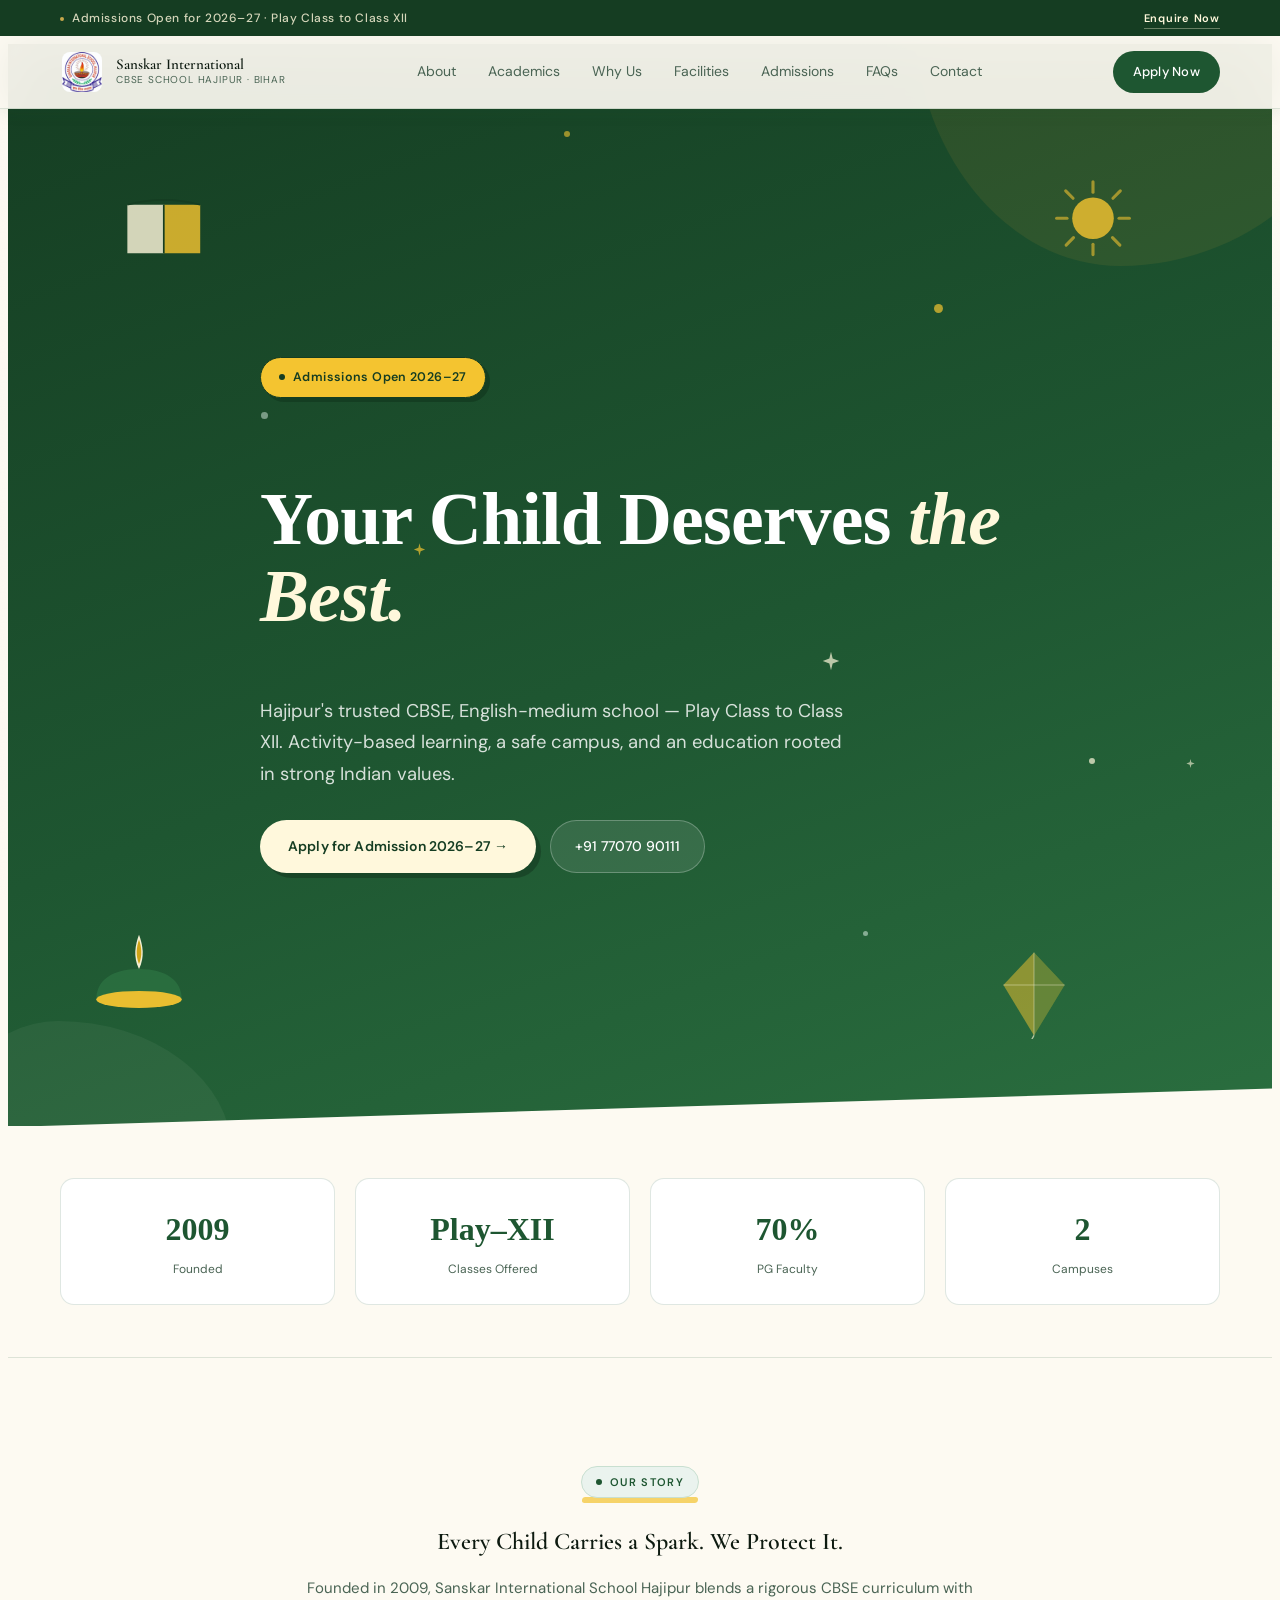
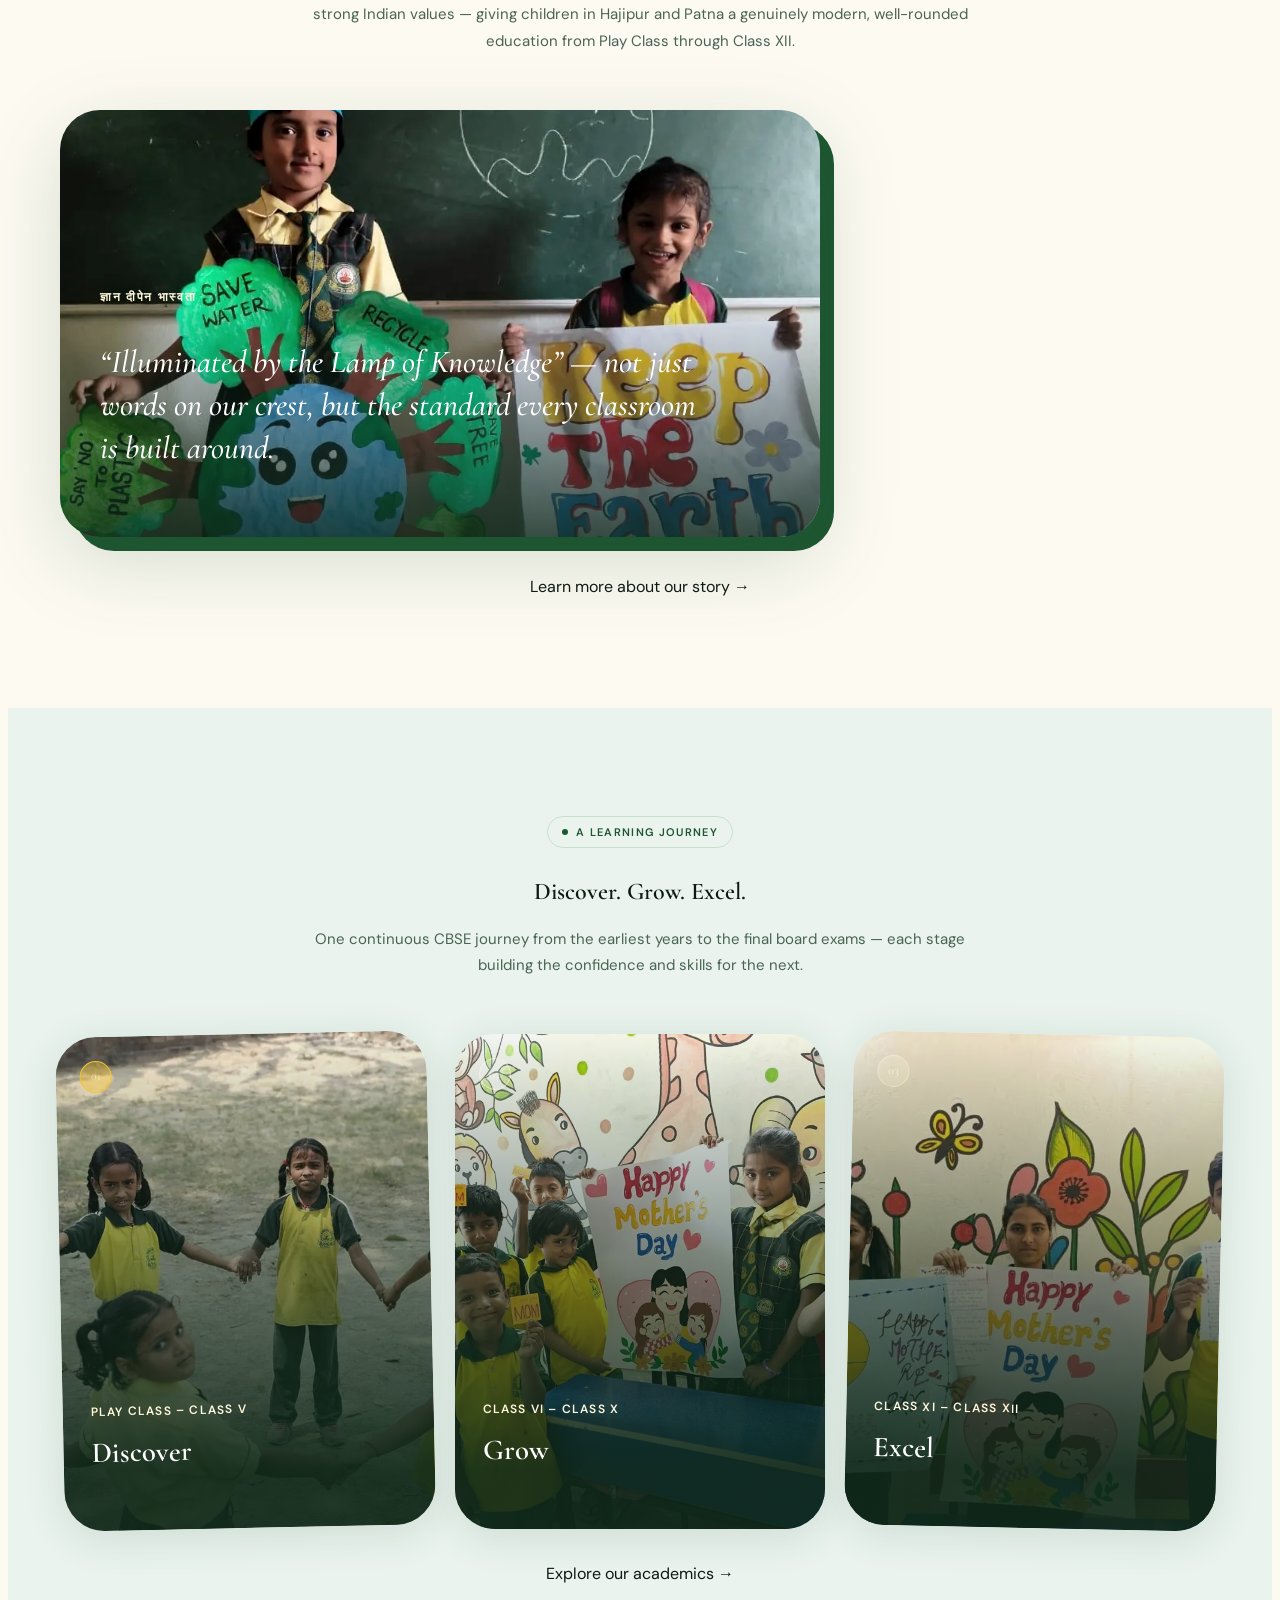
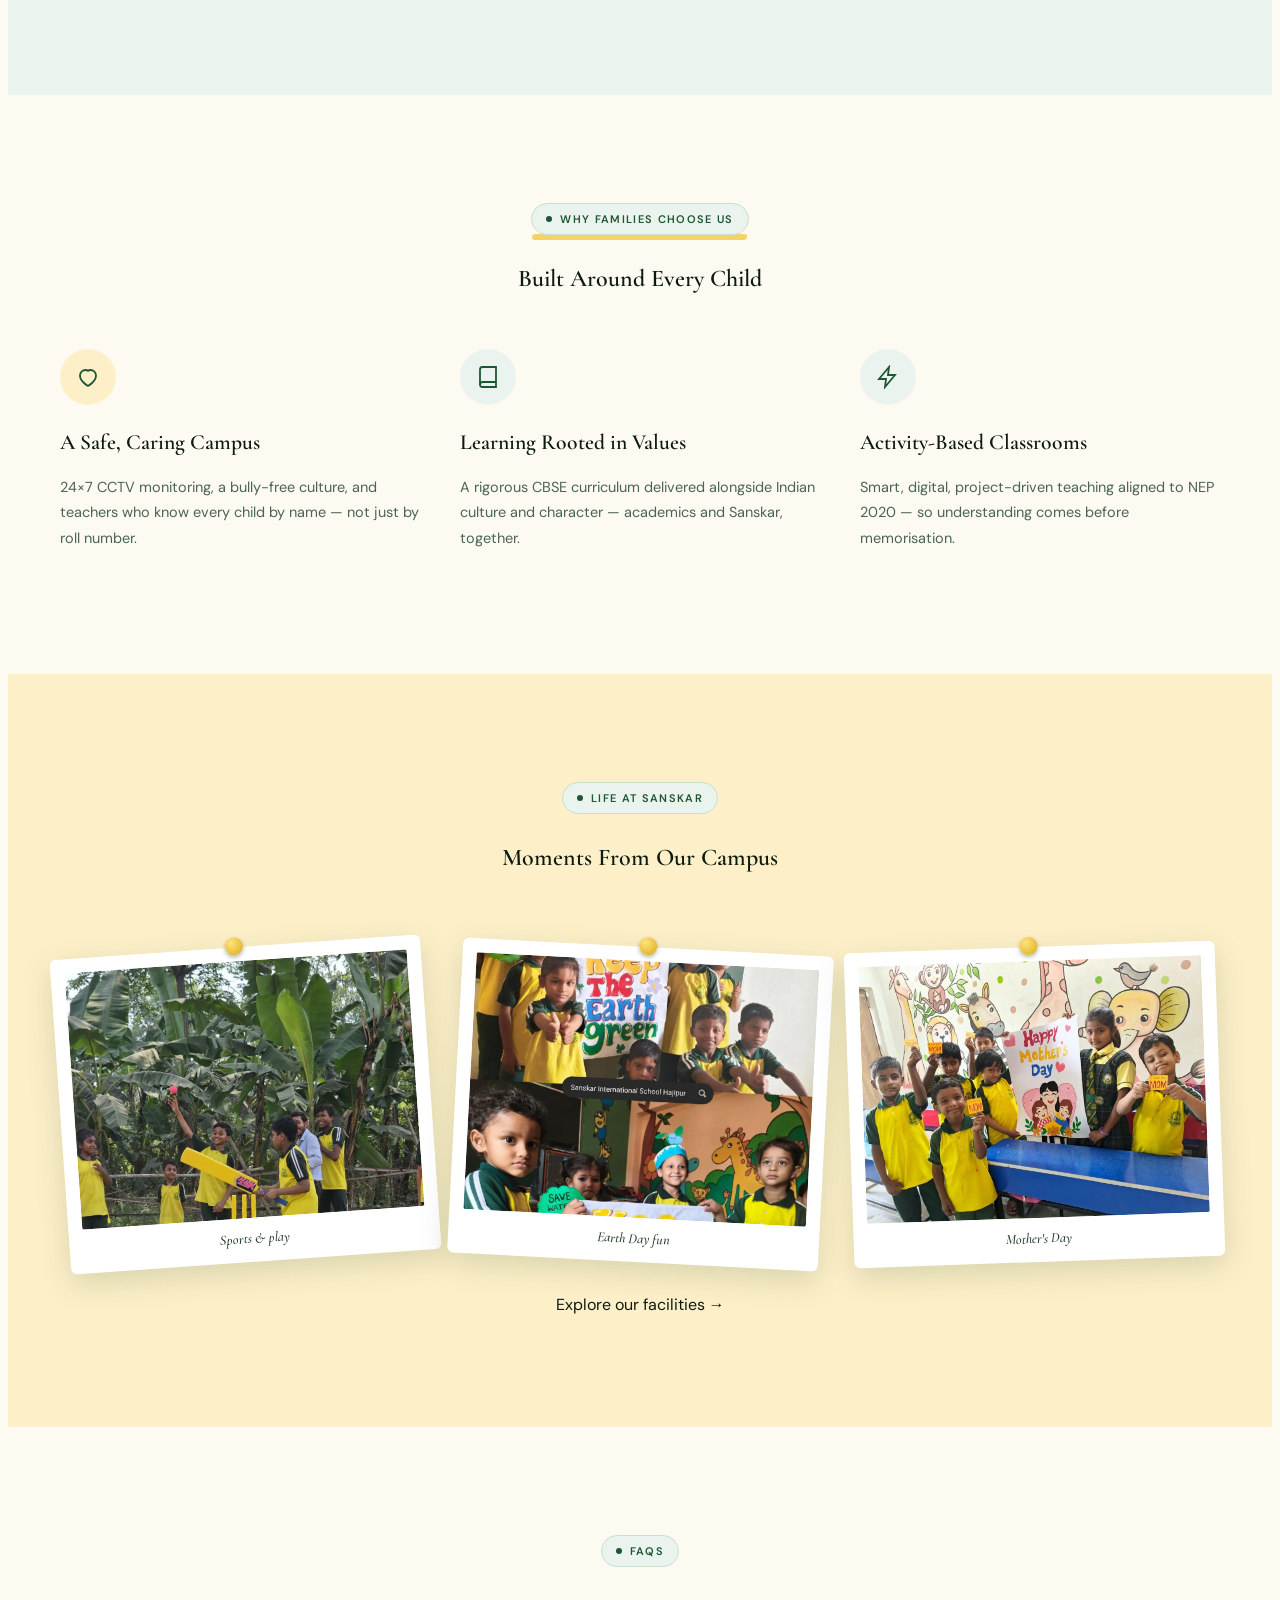
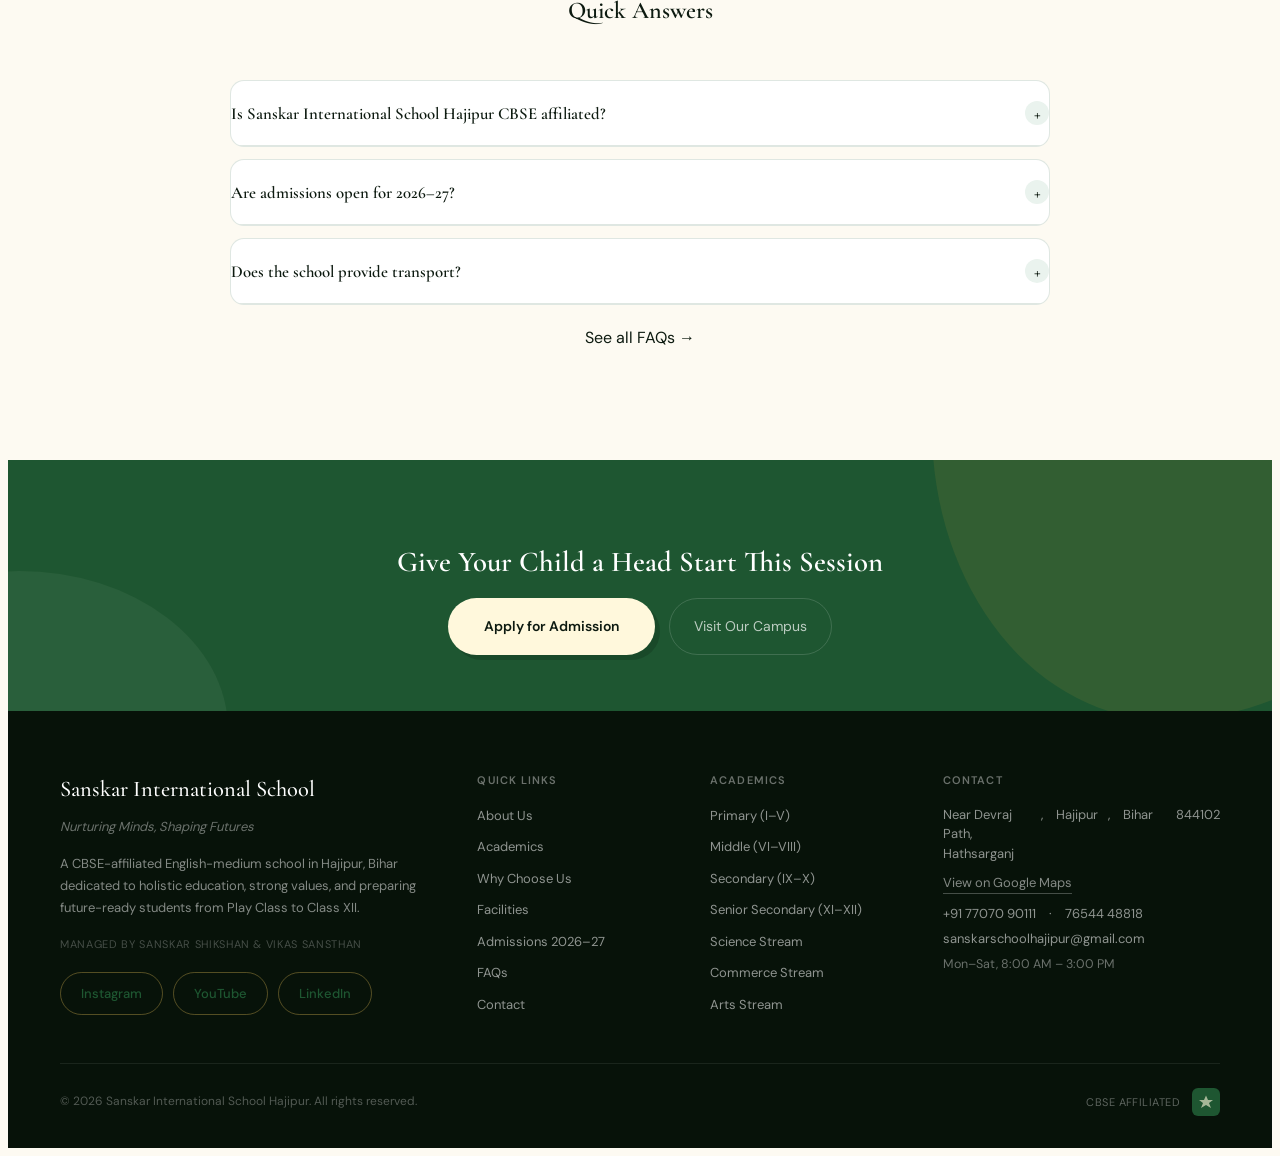
==== commit e7762332: "Add files via upload" ====
--- a/index.html
+++ b/index.html
@@ -1,142 +1,62 @@
 <!DOCTYPE html>
 <html lang="en">
-  <script type="application/ld+json">
-{
-  "@context": "https://schema.org",
-  "@type": ["School", "LocalBusiness"],
-  "name": "Sanskar International School Hajipur",
-  "url": "https://www.sanskarschoolhajipur.in",
-  "logo": "https://www.sanskarschoolhajipur.in/logo.png",
-  "image": "https://www.sanskarschoolhajipur.in/school.jpg",
-  "description": "Best CBSE school in Hajipur focused on holistic development, modern education, and activity-based learning.",
-  
-  "address": {
-    "@type": "PostalAddress",
-    "streetAddress": "Near, Devraj Path, Hathsarganj, Hajipur, Chak Bhoj urf Sahabuddin",
-    "addressLocality": "Hajipur",
-    "addressRegion": "Bihar",
-    "postalCode": "844102",
-    "addressCountry": "IN"
-  },
-
-  "geo": {
-    "@type": "GeoCoordinates",
-    "latitude": "25.7150653",
-    "longitude": "85.203161"
-  },
-
-  "contactPoint": {
-    "@type": "ContactPoint",
-    "telephone": "+91-7707090111",
-    "contactType": "customer service"
-  },
-
-  "openingHours": "Mo-Fr 08:00-15:00",
-
-  "sameAs": [
-    "https://www.facebook.com/sanskarschoolhajipur",
-    "https://www.instagram.com/sanskar_school_hajipur"
-  ]
-}
-</script>
 <head>
 <meta charset="UTF-8">
 <meta name="viewport" content="width=device-width, initial-scale=1.0">
-
-<!-- ===== PRIMARY SEO — Google, Bing, Yahoo, DuckDuckGo ===== -->
-<title>Best CBSE School in Hajipur | Sanskar International School Hajipur</title>
-<meta name="description" content="Looking for the best school in Hajipur? Sanskar International School Hajipur offers quality CBSE education, modern facilities, activity-based learning & admissions open for 2026–27. Play Class to Class XII. Call +91 7707090111.">
-<meta name="keywords" content="Sanskar International School Hajipur, best CBSE school Hajipur, top school Hajipur Bihar, English medium school Vaishali, CBSE school admission Hajipur 2026, best school near me Hajipur, Play class admission Hajipur, school near Devraj Path Hajipur, CBSE school Hathsarganj Hajipur, activity based learning school Bihar, NEP 2020 school Hajipur, best school Vaishali Bihar, CBSE school Patna branch, Sanskar school Hajipur admission, CBSE nursery school Hajipur, best play class Hajipur, top English medium school Hajipur, school near Vaishali Bihar, Class 10 12 CBSE school Hajipur, Sanskar Shikshan Vikas Sansthan">
+<title>Sanskar International School Hajipur | Best CBSE School in Hajipur, Bihar</title>
+<meta name="description" content="Sanskar International School Hajipur — CBSE-affiliated English medium school, Play Class to Class XII. Smart classrooms, 24x7 safe campus. Admissions open 2026-27.">
+<meta name="keywords" content="Sanskar International School Hajipur, best CBSE school Hajipur, school Hajipur Vaishali Bihar, CBSE school admission 2026, Play Class to Class XII Hajipur">
 <meta name="robots" content="index, follow, max-snippet:-1, max-image-preview:large, max-video-preview:-1">
 <meta name="author" content="Sanskar International School Hajipur">
 <meta name="publisher" content="Sanskar Shikshan &amp; Vikas Sansthan">
-<meta name="copyright" content="2026 Sanskar International School Hajipur">
 <meta name="language" content="en-IN">
-<meta name="revisit-after" content="3 days">
-<meta name="rating" content="general">
-<meta name="category" content="Education, CBSE School, Bihar">
-<meta name="coverage" content="Hajipur, Vaishali, Bihar, India">
-<meta name="distribution" content="global">
-<link rel="canonical" href="https://www.sanskarschoolhajipur.in/">
-<link rel="sitemap" type="application/xml" href="/sitemap.xml">
-<link rel="alternate" hreflang="en-IN" href="https://www.sanskarschoolhajipur.in/">
-<link rel="alternate" hreflang="hi-IN" href="https://www.sanskarschoolhajipur.in/hi/">
-<link rel="alternate" hreflang="x-default" href="https://www.sanskarschoolhajipur.in/">
-<link rel="dns-prefetch" href="//fonts.googleapis.com">
-<link rel="dns-prefetch" href="//fonts.gstatic.com">
-<link rel="preconnect" href="https://fonts.googleapis.com" crossorigin>
-
-<!-- ===== GEO / LOCAL SEO ===== -->
+<link rel="canonical" href="https://www.sanskarschoolhajipur.in/index.html">
+<link rel="icon" type="image/png" href="assets/favicon-small.png">
+<link rel="apple-touch-icon" href="assets/favicon-small.png">
+<link rel="sitemap" type="application/xml" href="sitemap.xml">
+
 <meta name="geo.region" content="IN-BR">
 <meta name="geo.placename" content="Hajipur, Vaishali, Bihar, India">
 <meta name="geo.position" content="25.7150605;85.2057359">
 <meta name="ICBM" content="25.7150605, 85.2057359">
-<meta name="DC.title" content="Sanskar International School Hajipur">
-<meta name="DC.subject" content="CBSE School, Education, Hajipur Bihar">
-<meta name="DC.description" content="Best CBSE English medium school in Hajipur, Vaishali, Bihar">
-
-<!-- ===== OPEN GRAPH — Facebook, WhatsApp, LinkedIn ===== -->
+
 <meta property="og:type" content="website">
 <meta property="og:site_name" content="Sanskar International School Hajipur">
-<meta property="og:title" content="Sanskar International School Hajipur | Best CBSE School in Hajipur Bihar">
-<meta property="og:description" content="No.1 CBSE English medium school in Hajipur. Play Class to Class XII. Activity-based learning, smart classrooms, 24×7 safe campus. Admissions 2026–27 — Sanskar International School Hajipur open. ☎ +91 7707090111.">
-<meta property="og:url" content="https://www.sanskarschoolhajipur.in/">
+<meta property="og:title" content="Sanskar International School Hajipur | Best CBSE School in Hajipur, Bihar">
+<meta property="og:description" content="Sanskar International School Hajipur — CBSE-affiliated English medium school, Play Class to Class XII. Smart classrooms, 24x7 safe campus. Admissions open 2026-27.">
+<meta property="og:url" content="https://www.sanskarschoolhajipur.in/index.html">
+<meta property="og:image" content="https://www.sanskarschoolhajipur.in/assets/images/gallery-independence-day-group.webp">
 <meta property="og:locale" content="en_IN">
-<meta property="og:locale:alternate" content="hi_IN">
-<meta property="og:image" content="https://www.sanskarschoolhajipur.in/og-image.jpg">
-<meta property="og:image:secure_url" content="https://www.sanskarschoolhajipur.in/og-image.jpg">
-<meta property="og:image:width" content="1200">
-<meta property="og:image:height" content="630">
-<meta property="og:image:alt" content="Sanskar International School Hajipur — Best CBSE School in Vaishali Bihar">
-<meta property="business:contact_data:street_address" content="Near Devraj Path, Hathsarganj">
-<meta property="business:contact_data:locality" content="Hajipur">
-<meta property="business:contact_data:region" content="Bihar">
-<meta property="business:contact_data:postal_code" content="844102">
-<meta property="business:contact_data:country_name" content="India">
-<meta property="business:contact_data:phone_number" content="+91-7707090111">
-
-<!-- ===== TWITTER / X CARD ===== -->
+
 <meta name="twitter:card" content="summary_large_image">
-<meta name="twitter:site" content="@SanskarHajipur">
-<meta name="twitter:title" content="Sanskar International School Hajipur | Best CBSE School Hajipur Bihar">
-<meta name="twitter:description" content="No.1 CBSE school in Hajipur, Bihar. Play Class to XII. NEP 2020 aligned. Activity-based learning. Safe campus. Admissions 2026–27 — Sanskar International School Hajipur open. ☎ +91 7707090111.">
-<meta name="twitter:image" content="https://www.sanskarschoolhajipur.in/og-image.jpg">
-<meta name="twitter:image:alt" content="Sanskar International School Hajipur Campus">
-
-<!-- ===== BING / MICROSOFT ===== -->
-<meta name="msvalidate.01" content="REPLACE_WITH_BING_CODE_FROM_BING_WEBMASTER_TOOLS">
-<meta name="msnbot" content="index, follow">
-
-<!-- ===== APPLE / PWA / MOBILE ===== -->
+<meta name="twitter:title" content="Sanskar International School Hajipur | Best CBSE School in Hajipur, Bihar">
+<meta name="twitter:description" content="Sanskar International School Hajipur — CBSE-affiliated English medium school, Play Class to Class XII. Smart classrooms, 24x7 safe campus. Admissions open 2026-27.">
+<meta name="twitter:image" content="https://www.sanskarschoolhajipur.in/assets/images/gallery-independence-day-group.webp">
+
+<meta name="theme-color" content="#1E5631">
 <meta name="apple-mobile-web-app-capable" content="yes">
-<meta name="apple-mobile-web-app-status-bar-style" content="default">
 <meta name="apple-mobile-web-app-title" content="Sanskar School Hajipur">
-<meta name="theme-color" content="#1E5631">
-<meta name="mobile-web-app-capable" content="yes">
-
-<!-- ===== STRUCTURED DATA — JSON-LD for Google, ChatGPT, Gemini, Perplexity ===== -->
+
 <script type="application/ld+json">
 {
   "@context": "https://schema.org",
   "@graph": [
     {
-      "@type": ["School", "EducationalOrganization", "LocalBusiness"],
+      "@type": "WebSite",
+      "@id": "https://www.sanskarschoolhajipur.in/#website",
+      "url": "https://www.sanskarschoolhajipur.in",
+      "name": "Sanskar International School Hajipur"
+    },
+    {
+      "@type": "EducationalOrganization",
       "@id": "https://www.sanskarschoolhajipur.in/#school",
       "name": "Sanskar International School Hajipur",
-      "alternateName": ["Sanskar School Hajipur", "Sanskar International School", "Sanskar CBSE School Hajipur"],
-      "legalName": "Sanskar International School Hajipur",
       "url": "https://www.sanskarschoolhajipur.in",
-      "logo": {
-        "@type": "ImageObject",
-        "url": "https://www.sanskarschoolhajipur.in/logo.png",
-        "width": 400,
-        "height": 400
-      },
-      "image": "https://www.sanskarschoolhajipur.in/og-image.jpg",
-      "description": "Sanskar International School Hajipur is the best CBSE-affiliated English medium school in Hajipur, Vaishali, Bihar, offering holistic education from Play Class to Class XII — Play Class, Nursery, LKG, UKG, I–XII. Established under Sanskar Shikshan & Vikas Sansthan, the school provides activity-based learning, NEP 2020 aligned curriculum, smart classrooms, 24x7 CCTV safety, and a value-driven environment that balances academic excellence with strong Indian moral values.",
-      "foundingDate": "2009",
-      "slogan": "Nurturing Minds, Shaping Futures",
-      "keywords": "CBSE school Hajipur, best school Hajipur Bihar, English medium school Vaishali, Play class Hajipur, CBSE admission Hajipur 2026",
+      "sameAs": [
+        "https://www.instagram.com/sanskar_school_hajipur/",
+        "https://www.youtube.com/@SANSKARINTERNATIONALSCHOOLHJP",
+        "https://www.linkedin.com/company/sanskar-international-school-hajipur/"
+      ],
       "address": {
         "@type": "PostalAddress",
         "streetAddress": "Near Devraj Path, Hathsarganj",
@@ -145,1191 +65,47 @@
         "postalCode": "844102",
         "addressCountry": "IN"
       },
-      "geo": {
-        "@type": "GeoCoordinates",
-        "latitude": 25.7150605,
-        "longitude": 85.2057359
-      },
-      "telephone": "+917707090111",
-      "alternateTelephone": "+917654448818",
-      "email": "sanskarschoolhajipur@gmail.com",
-      "openingHours": "Mo-Sa 08:00-15:00",
-      "openingHoursSpecification": {
-        "@type": "OpeningHoursSpecification",
-        "dayOfWeek": ["Monday","Tuesday","Wednesday","Thursday","Friday","Saturday"],
-        "opens": "08:00",
-        "closes": "15:00"
-      },
-      "currenciesAccepted": "INR",
-      "paymentAccepted": "Cash, Bank Transfer",
-      "priceRange": "₹₹",
-      "hasMap": "https://share.google/P1iqPYcXnVO980kJf",
-      "sameAs": [
-        "https://www.instagram.com/sanskar_school_hajipur/",
-        "https://www.facebook.com/sanskarschoolhajipur/",
-        "https://www.youtube.com/@SANSKARINTERNATIONALSCHOOLHJP",
-        "https://share.google/P1iqPYcXnVO980kJf"
-      ],
-      "numberOfEmployees": {"@type": "QuantitativeValue", "value": 20, "unitText": "teachers"},
-      "educationalCredentialAwarded": ["CBSE Class X Certificate", "CBSE Class XII Certificate"],
-      "teaches": "Play Class, Playgroup, Nursery, LKG, UKG, Class I, II, III, IV, V, VI, VII, VIII, IX, X, XI, XII",
-      "hasCredential": {"@type": "EducationalOccupationalCredential", "name": "CBSE Affiliation"},
-      "accreditedBy": {"@type": "Organization", "name": "Central Board of Secondary Education (CBSE)", "url": "https://www.cbse.gov.in"},
-      "parentOrganization": {"@type": "Organization", "name": "Sanskar Shikshan & Vikas Sansthan"},
-      "employee": [
-        {"@type": "Person", "name": "Shashi Kala Singh", "jobTitle": "Principal, Hajipur Campus", "description": "M.A., D.L.Ed., 30 years of teaching experience"},
-        {"@type": "Person", "name": "Shalini Shikha", "jobTitle": "Principal, Patna Campus", "description": "M.A., B.Ed., 10 years of teaching experience"},
-        {"@type": "Person", "name": "P. Singh", "jobTitle": "Founder & Chairman"}
-      ],
-      "location": [
-        {
-          "@type": "Place",
-          "name": "Sanskar International School Hajipur — Main Campus",
-          "address": {"@type": "PostalAddress", "streetAddress": "Near Devraj Path, Hathsarganj", "addressLocality": "Hajipur", "addressRegion": "Bihar", "postalCode": "844102", "addressCountry": "IN"},
-          "geo": {"@type": "GeoCoordinates", "latitude": 25.7150605, "longitude": 85.2057359}
-        },
-        {
-          "@type": "Place",
-          "name": "Sanskar International School — Patna Branch",
-          "address": {"@type": "PostalAddress", "streetAddress": "No.1, Shiv Shakti Nagar Rd, Jai Mahavir Colony, Sandalpur", "addressLocality": "Patna", "addressRegion": "Bihar", "postalCode": "800006", "addressCountry": "IN"}
-        }
-      ],
-      "amenityFeature": [
-        {"@type": "LocationFeatureSpecification", "name": "Smart Classrooms", "value": true},
-        {"@type": "LocationFeatureSpecification", "name": "Computer Lab", "value": true},
-        {"@type": "LocationFeatureSpecification", "name": "Library", "value": true},
-        {"@type": "LocationFeatureSpecification", "name": "Sports Ground", "value": true},
-        {"@type": "LocationFeatureSpecification", "name": "CCTV Surveillance", "value": true},
-        {"@type": "LocationFeatureSpecification", "name": "School Transport", "value": true},
-        {"@type": "LocationFeatureSpecification", "name": "Medical Room", "value": true},
-        {"@type": "LocationFeatureSpecification", "name": "Solar Power", "value": true},
-        {"@type": "LocationFeatureSpecification", "name": "RO Drinking Water", "value": true},
-        {"@type": "LocationFeatureSpecification", "name": "Auditorium", "value": true},
-        {"@type": "LocationFeatureSpecification", "name": "Dance Studio", "value": true},
-        {"@type": "LocationFeatureSpecification", "name": "Art Room", "value": true},
-        {"@type": "LocationFeatureSpecification", "name": "Canteen", "value": true},
-        {"@type": "LocationFeatureSpecification", "name": "Hostel", "value": true}
-      ],
-      "serviceArea": {
-        "@type": "GeoCircle",
-        "geoMidpoint": {"@type": "GeoCoordinates", "latitude": 25.7150605, "longitude": 85.2057359},
-        "geoRadius": "30000"
-      },
-      "areaServed": ["Hajipur", "Vaishali", "Lalganj", "Jandaha", "Jadua", "Patna", "Bihar"]
-    },
-    {
-      "@type": "FAQPage",
-      "mainEntity": [
-        {
-          "@type": "Question",
-          "name": "What is the best CBSE school in Hajipur?",
-          "acceptedAnswer": {"@type": "Answer", "text": "Sanskar International School Hajipur is widely regarded as one of the best CBSE schools in Hajipur, Vaishali, Bihar. It offers English medium education from Play Class to Class XII, with activity-based learning, smart classrooms, 24x7 CCTV safety, and an NEP 2020-aligned curriculum that balances academic excellence with strong Indian values."}
-        },
-        {
-          "@type": "Question",
-          "name": "Is Sanskar International School Hajipur CBSE affiliated?",
-          "acceptedAnswer": {"@type": "Answer", "text": "Yes. Sanskar International School Hajipur is officially affiliated to the Central Board of Secondary Education (CBSE) and follows the CBSE curriculum from Play Class and Nursery through Class XII (10+2), including Science (PCM/PCB), Commerce, and Arts streams."}
-        },
-        {
-          "@type": "Question",
-          "name": "What classes are offered at Sanskar International School Hajipur?",
-          "acceptedAnswer": {"@type": "Answer", "text": "Sanskar International School Hajipur offers Play Class (age 1.5–2.5 years), Playgroup, Nursery, LKG, UKG, and Class I through Class XII. Senior secondary streams available: Science (PCM and PCB), Commerce, and Arts/Humanities."}
-        },
-        {
-          "@type": "Question",
-          "name": "What is the admission age for Play Class and Nursery at Sanskar International School Hajipur?",
-          "acceptedAnswer": {"@type": "Answer", "text": "Play Class admits children aged 1.5 to 2.5 years. For Nursery, children should be 3–4 years of age by 31st March of the admission year. For LKG/UKG, children should be 4–5 years. Admissions for session 2026–27 are open January to March 2026."}
-        },
-        {
-          "@type": "Question",
-          "name": "What are the school timings at Sanskar International School Hajipur?",
-          "acceptedAnswer": {"@type": "Answer", "text": "School hours at Sanskar International School Hajipur are 8:00 AM to 3:00 PM, Monday through Saturday. The campus is closed on Sundays and public holidays. The admissions office is also open during school hours."}
-        },
-        {
-          "@type": "Question",
-          "name": "Does Sanskar International School Hajipur provide transport?",
-          "acceptedAnswer": {"@type": "Answer", "text": "Yes. Sanskar International School Hajipur provides a school bus service covering Hajipur city, Lalganj, Jandaha, and Jadua. Transport routes are updated annually. Call +91 7707090111 to confirm pick-up points for your area."}
-        },
-        {
-          "@type": "Question",
-          "name": "What is the fee structure at Sanskar International School Hajipur?",
-          "acceptedAnswer": {"@type": "Answer", "text": "Sanskar International School Hajipur offers premium quality CBSE education at affordable fee structures accessible to families across Hajipur. The school believes quality education should be within reach. Contact the admissions office at +91 7707090111 or email sanskarschoolhajipur@gmail.com for the current 2026–27 fee brochure."}
-        },
-        {
-          "@type": "Question",
-          "name": "How safe is Sanskar International School Hajipur?",
-          "acceptedAnswer": {"@type": "Answer", "text": "Sanskar International School Hajipur has a 24x7 CCTV-monitored campus covering all areas. The school maintains a bully-free, peaceful environment with trained and caring staff. Parents have complete peace of mind knowing their child is in a safe, secure, and nurturing environment."}
-        },
-        {
-          "@type": "Question",
-          "name": "What makes Sanskar International School Hajipur the best school in Hajipur?",
-          "acceptedAnswer": {"@type": "Answer", "text": "Sanskar International School Hajipur stands out by combining modern CBSE education with strong Indian moral values. Key differentiators: NEP 2020-aligned activity-based learning, smart classrooms, 70% post-graduate faculty with 30+ years combined experience, 24x7 CCTV safety, school transport, Play Class to Class XII, holistic personality development, and affordable fees. The school is managed by experienced educators under Sanskar Shikshan & Vikas Sansthan."}
-        },
-        {
-          "@type": "Question",
-          "name": "Does Sanskar International School Hajipur have a Patna branch?",
-          "acceptedAnswer": {"@type": "Answer", "text": "Yes. Sanskar International School has two campuses — the main campus in Hajipur (Near Devraj Path, Hathsarganj, Vaishali, Bihar 844102) and a branch in Patna (No.1, Shiv Shakti Nagar Rd, Jai Mahavir Colony, Sandalpur, Patna, Bihar 800006). Both follow CBSE curriculum."}
-        },
-        {
-          "@type": "Question",
-          "name": "What extracurricular activities does Sanskar International School Hajipur offer?",
-          "acceptedAnswer": {"@type": "Answer", "text": "Sanskar International School Hajipur offers sports including cricket, football, badminton, kabaddi, chess, and yoga. Clubs include debate, quiz, art & craft, music, and dance. Annual events include Annual Day, Sports Day, Cultural Fest, and educational Ancient History Tours. The school has a dedicated Dance Studio, Art Room, and Activity Room."}
-        },
-        {
-          "@type": "Question",
-          "name": "Does Sanskar International School Hajipur have hostel facility?",
-          "acceptedAnswer": {"@type": "Answer", "text": "Yes, Sanskar International School Hajipur has hostel facility available in addition to operating as a day school. Contact the school at +91 7707090111 for hostel availability and accommodation details."}
-        },
-        {
-          "@type": "Question",
-          "name": "Why is Sanskar International School the best school in Hajipur?",
-          "acceptedAnswer": {"@type": "Answer", "text": "Sanskar International School Hajipur is considered the best school in Hajipur because it combines CBSE academic excellence with strong Indian values (Sanskar), NEP 2020 aligned activity-based learning, 70% post-graduate faculty, 24x7 CCTV safe campus, school transport, and holistic personality development — all at affordable fees accessible to Hajipur families."}
-        },
-        {
-          "@type": "Question",
-          "name": "What CBSE curriculum does Sanskar International School Hajipur follow?",
-          "acceptedAnswer": {"@type": "Answer", "text": "Sanskar International School Hajipur follows the official CBSE (Central Board of Secondary Education) curriculum from Play Class to Class XII. The curriculum is enriched with NEP 2020 guidelines, activity-based learning, project-based exploration, and skill development. Senior secondary offers Science (PCM/PCB), Commerce, and Arts streams."}
-        },
-        {
-          "@type": "Question",
-          "name": "Are admissions open at Sanskar International School Hajipur for 2026-27?",
-          "acceptedAnswer": {"@type": "Answer", "text": "Yes, Sanskar International School Hajipur admissions for the 2026–27 academic session are open from January to March 2026. Admissions are open for all classes from Play Class (age 1.5 years) to Class XII. Walk-in, online, and WhatsApp enquiries are welcome. Call +91 7707090111 or WhatsApp for immediate assistance."}
-        }
-      ]
-    },
-    {
-      "@type": "BreadcrumbList",
-      "itemListElement": [
-        {"@type": "ListItem", "position": 1, "name": "Home", "item": "https://www.sanskarschoolhajipur.in/"},
-        {"@type": "ListItem", "position": 2, "name": "About Us", "item": "https://www.sanskarschoolhajipur.in/about"},
-        {"@type": "ListItem", "position": 3, "name": "Academics", "item": "https://www.sanskarschoolhajipur.in/academics"},
-        {"@type": "ListItem", "position": 4, "name": "Admissions", "item": "https://www.sanskarschoolhajipur.in/admissions"},
-        {"@type": "ListItem", "position": 5, "name": "Contact", "item": "https://www.sanskarschoolhajipur.in/contact"},
-        {"@type": "ListItem", "position": 6, "name": "Why Best School Hajipur", "item": "https://www.sanskarschoolhajipur.in/#why-best"},
-        {"@type": "ListItem", "position": 7, "name": "CBSE Curriculum", "item": "https://www.sanskarschoolhajipur.in/#cbse-curriculum"}
-      ]
-    },
-    {
-      "@type": "WebSite",
-      "@id": "https://www.sanskarschoolhajipur.in/#website",
-      "url": "https://www.sanskarschoolhajipur.in",
-      "name": "Sanskar International School Hajipur",
-      "description": "Official website of Sanskar International School Hajipur — Best CBSE School in Hajipur, Vaishali, Bihar",
-      "inLanguage": ["en-IN", "hi-IN"],
-      "potentialAction": {
-        "@type": "SearchAction",
-        "target": "https://www.sanskarschoolhajipur.in/search?q={search_term_string}",
-        "query-input": "required name=search_term_string"
-      },
-      "publisher": {"@id": "https://www.sanskarschoolhajipur.in/#school"}
+      "telephone": ["+91-7707090111", "+91-7654448818"],
+      "email": "sanskarschoolhajipur@gmail.com"
     },
     {
       "@type": "WebPage",
-      "@id": "https://www.sanskarschoolhajipur.in/#webpage",
-      "url": "https://www.sanskarschoolhajipur.in",
-      "name": "Sanskar International School Hajipur | Best CBSE School in Hajipur Bihar",
+      "@id": "https://www.sanskarschoolhajipur.in/index.html#webpage",
+      "url": "https://www.sanskarschoolhajipur.in/index.html",
+      "name": "Sanskar International School Hajipur | Best CBSE School in Hajipur, Bihar",
+      "description": "Sanskar International School Hajipur — CBSE-affiliated English medium school, Play Class to Class XII. Smart classrooms, safe campus, admissions open 2026-27.",
       "isPartOf": {"@id": "https://www.sanskarschoolhajipur.in/#website"},
       "about": {"@id": "https://www.sanskarschoolhajipur.in/#school"},
-      "description": "Official website of Sanskar International School Hajipur, the best CBSE English medium school in Hajipur, Vaishali, Bihar. Play Class to Class XII admissions open.",
-      "inLanguage": "en-IN",
-      "speakable": {
-        "@type": "SpeakableSpecification",
-        "cssSelector": ["#hero", "#about", "#faq", "#admissions"]
-      }
+      "inLanguage": "en-IN"
     }
   ]
 }
 </script>
 
-<!-- ===== FONTS ===== -->
-<link rel="preconnect" href="https://fonts.googleapis.com">
-<link rel="preconnect" href="https://fonts.gstatic.com" crossorigin>
-<link href="https://fonts.googleapis.com/css2?family=Cormorant+Garamond:ital,wght@0,400;0,500;0,600;0,700;1,400;1,600&family=DM+Sans:opsz,wght@9..40,300;9..40,400;9..40,500;9..40,600&display=swap" rel="stylesheet">
-
-<style>
-/* ===== RESET & TOKENS ===== */
-*, *::before, *::after { box-sizing: border-box; margin: 0; padding: 0; }
-html { scroll-behavior: smooth; font-size: 16px; }
-
-:root {
-  --green: #1E5631;
-  --green-deep: #153d22;
-  --green-mid: #2a6e3f;
-  --green-light: #c8dfd0;
-  --green-pale: #eaf3ee;
-  --yellow: #FFF8DC;
-  --yellow-warm: #faeea0;
-  --yellow-gold: #c8a84b;
-  --yellow-dark: #a07830;
-  --cream: #fdfaf2;
-  --white: #ffffff;
-  --ink: #0d1a10;
-  --ink-mid: #1e3a24;
-  --ink-muted: #4a6454;
-  --ink-faint: #8aab94;
-  --border: rgba(30,86,49,0.14);
-  --border-strong: rgba(30,86,49,0.28);
-  --shadow-sm: 0 2px 16px rgba(30,86,49,0.10);
-  --shadow-md: 0 8px 40px rgba(30,86,49,0.14);
-  --shadow-lg: 0 24px 80px rgba(30,86,49,0.18);
-  --radius-sm: 8px;
-  --radius-md: 14px;
-  --radius-lg: 24px;
-  --radius-xl: 40px;
-  --ff-display: 'Cormorant Garamond', Georgia, serif;
-  --ff-body: 'DM Sans', system-ui, sans-serif;
-  --nav-h: 72px;
-  --announce-h: 36px;
-  --transition: 0.3s cubic-bezier(0.4, 0, 0.2, 1);
-}
-
-body {
-  font-family: var(--ff-body);
-  background: var(--cream);
-  color: var(--ink);
-  line-height: 1.65;
-  overflow-x: hidden;
-  -webkit-font-smoothing: antialiased;
-}
-
-img { max-width: 100%; display: block; }
-a { text-decoration: none; color: inherit; }
-button { cursor: pointer; border: none; background: none; font-family: var(--ff-body); }
-
-/* ===== UTILITY ===== */
-.container { max-width: 1160px; margin: 0 auto; padding: 0 2rem; }
-.section { padding: 100px 0; }
-.section-sm { padding: 60px 0; }
-
-.label {
-  display: inline-flex; align-items: center; gap: 8px;
-  font-size: 11px; font-weight: 600; letter-spacing: 0.12em; text-transform: uppercase;
-  color: var(--green); padding: 6px 14px;
-  background: var(--green-pale); border: 1.5px solid var(--green-light);
-  border-radius: 100px; margin-bottom: 20px;
-}
-.label::before { content: ''; width: 6px; height: 6px; border-radius: 50%; background: var(--green); display: block; }
-
-h1, h2, h3, h4 { font-family: var(--ff-display); font-weight: 600; line-height: 1.15; }
-
-.display-xl { font-size: clamp(3.2rem, 7vw, 6rem); letter-spacing: -0.02em; }
-.display-lg { font-size: clamp(2.4rem, 4.5vw, 3.8rem); letter-spacing: -0.02em; }
-.display-md { font-size: clamp(1.8rem, 3vw, 2.6rem); letter-spacing: -0.015em; }
-.display-sm { font-size: clamp(1.4rem, 2vw, 1.8rem); }
-
-.body-lg { font-size: 18px; line-height: 1.7; color: var(--ink-muted); }
-.body-md { font-size: 16px; line-height: 1.7; color: var(--ink-muted); }
-
-.btn-primary {
-  display: inline-flex; align-items: center; gap: 8px;
-  background: var(--green); color: var(--white);
-  font-size: 14px; font-weight: 500; letter-spacing: 0.02em;
-  padding: 14px 28px; border-radius: 100px;
-  transition: var(--transition); white-space: nowrap;
-}
-.btn-primary:hover { background: var(--green-deep); transform: translateY(-1px); box-shadow: var(--shadow-md); }
-
-.btn-secondary {
-  display: inline-flex; align-items: center; gap: 8px;
-  background: transparent; color: var(--green);
-  font-size: 14px; font-weight: 500;
-  padding: 13px 28px; border-radius: 100px;
-  border: 1.5px solid var(--green-light);
-  transition: var(--transition);
-}
-.btn-secondary:hover { background: var(--green-pale); border-color: var(--green); }
-
-.btn-ghost {
-  display: inline-flex; align-items: center; gap: 6px;
-  font-size: 14px; font-weight: 500; color: var(--green);
-  padding: 8px 0; position: relative;
-}
-.btn-ghost::after {
-  content: ''; position: absolute; bottom: 4px; left: 0;
-  width: 0; height: 1px; background: var(--green);
-  transition: width var(--transition);
-}
-.btn-ghost:hover::after { width: 100%; }
-
-/* ===== ANNOUNCEMENT BAR ===== */
-#announce-bar {
-  background: var(--green); overflow: hidden;
-  padding: 0; position: relative; z-index: 102;
-}
-.announce-inner {
-  display: flex; align-items: center; height: 36px;
-  overflow: hidden; position: relative;
-}
-.announce-track {
-  display: flex; align-items: center; gap: 0;
-  white-space: nowrap; animation: announceTicker 30s linear infinite;
-  will-change: transform;
-}
-@keyframes announceTicker { 0%{transform:translateX(0)} 100%{transform:translateX(-50%)} }
-.announce-item {
-  display: inline-flex; align-items: center; gap: 10px;
-  font-size: 12px; font-weight: 500; color: rgba(255,255,255,0.9);
-  letter-spacing: 0.04em; padding: 0 28px;
-}
-.announce-dot { width: 5px; height: 5px; border-radius: 50%; background: var(--yellow); flex-shrink: 0; }
-.announce-cta {
-  position: absolute; right: 0; top: 0; bottom: 0;
-  background: var(--yellow); color: var(--green);
-  font-size: 11px; font-weight: 700; letter-spacing: 0.06em;
-  padding: 0 20px; display: flex; align-items: center; gap: 6px;
-  z-index: 2; white-space: nowrap; text-decoration: none;
-  transition: background var(--transition);
-}
-.announce-cta:hover { background: #ffe04a; }
-.announce-fade {
-  position: absolute; right: 140px; top: 0; bottom: 0; width: 60px;
-  background: linear-gradient(to right, transparent, var(--green)); z-index: 1;
-}
-
-/* ===== NAV ON DARK HERO ===== */
-#nav:not(.scrolled) .nav-logo-name { color: white; }
-#nav:not(.scrolled) .nav-logo-sub { color: rgba(255,255,255,0.6); }
-#nav:not(.scrolled) .nav-links a { color: rgba(255,255,255,0.8); }
-#nav:not(.scrolled) .nav-links a:hover { color: white; }
-#nav:not(.scrolled) .nav-hamburger span { background: white; }
-#nav:not(.scrolled) .btn-primary {
-  background: rgba(255,255,255,0.15);
-  border: 1px solid rgba(255,255,255,0.35);
-  color: white;
-  box-shadow: none;
-}
-#nav:not(.scrolled) .btn-primary:hover {
-  background: white; color: var(--green);
-}
-
-/* ===== NEW HERO — SPLIT LAYOUT ===== */
-#hero {
-  display: flex; flex-direction: row;
-  min-height: 100vh;
-  position: relative; overflow: hidden;
-  margin-top: 0;
-}
-.hero-left {
-  background: linear-gradient(160deg, #0d2b18 0%, #1E5631 55%, #1a4a28 100%);
-  display: flex; flex-direction: column; justify-content: center;
-  padding: calc(var(--nav-h) + var(--announce-h) + 40px) 56px 64px;
-  position: relative; overflow: hidden;
-  width: 50%; flex-shrink: 0;
-  z-index: 1;
-}
-.hero-deco-ring {
-  position: absolute; border-radius: 50%;
-  border: 1px solid rgba(255,255,255,0.06);
-  pointer-events: none;
-}
-.hero-deco-ring-1 { width: 500px; height: 500px; right: -200px; top: -150px; }
-.hero-deco-ring-3 { width: 350px; height: 350px; left: -150px; bottom: -100px; }
-.hero-deco-dot {
-  position: absolute; width: 4px; height: 4px; border-radius: 50%;
-  background: rgba(255,248,220,0.35); pointer-events: none;
-}
-.hero-left-inner { position: relative; z-index: 2; max-width: 540px; }
-.hero-logo-row {
-  display: flex; align-items: center; gap: 16px; margin-bottom: 28px;
-}
-.hero-logo-ring {
-  width: 80px; height: 80px; border-radius: 50%;
-  background: rgba(255,255,255,0.1);
-  border: 2px solid rgba(255,255,255,0.2);
-  display: flex; align-items: center; justify-content: center;
-  flex-shrink: 0;
-  animation: heroPulse 4s ease-in-out infinite;
-}
-@keyframes heroPulse {
-  0%,100% { box-shadow: 0 0 0 0 rgba(255,248,220,0.2); }
-  50% { box-shadow: 0 0 0 12px rgba(255,248,220,0); }
-}
-.hero-logo-img-big {
-  width: 66px; height: 66px; object-fit: contain; border-radius: 50%;
-  filter: drop-shadow(0 2px 8px rgba(0,0,0,0.3));
-}
-.hero-school-name-block { display: flex; flex-direction: column; gap: 3px; }
-.hero-school-name {
-  font-family: var(--ff-display); font-size: 1.2rem; font-weight: 700;
-  color: white; line-height: 1.2;
-}
-.hero-name-hajipur { color: var(--yellow); font-style: italic; }
-.hero-school-tag {
-  font-size: 10px; color: rgba(255,255,255,0.55);
-  letter-spacing: 0.06em; text-transform: uppercase;
-}
-.hero-pill-row {
-  display: flex; flex-wrap: wrap; gap: 8px; margin-bottom: 28px;
-}
-.hero-pill {
-  font-size: 11px; font-weight: 600; letter-spacing: 0.07em;
-  padding: 5px 14px; border-radius: 100px;
-  border: 1px solid rgba(255,255,255,0.2);
-  color: rgba(255,255,255,0.85); background: rgba(255,255,255,0.08);
-}
-.hero-pill-hot {
-  background: var(--yellow); color: var(--green-deep);
-  border-color: var(--yellow); animation: hotPulse 2.5s ease-in-out infinite;
-}
-@keyframes hotPulse { 0%,100%{opacity:1} 50%{opacity:0.8} }
-.hero-h1 {
-  font-family: var(--ff-display); font-weight: 700;
-  font-size: clamp(2.8rem, 4.5vw, 5rem); letter-spacing: -0.02em;
-  line-height: 1.0; color: white; margin-bottom: 20px;
-}
-.hero-h1 em { font-style: italic; color: var(--yellow); }
-.hero-h1-sub {
-  font-size: 16px; color: rgba(255,255,255,0.72);
-  line-height: 1.65; margin-bottom: 32px; max-width: 440px;
-}
-.hero-cta-wrap {
-  display: flex; align-items: center; gap: 12px; flex-wrap: wrap; margin-bottom: 16px;
-}
-.btn-hero-primary {
-  display: inline-flex; align-items: center; gap: 8px;
-  background: var(--yellow); color: var(--green-deep);
-  font-size: 14px; font-weight: 700; padding: 15px 28px;
-  border-radius: 100px; transition: var(--transition); letter-spacing: 0.01em;
-}
-.btn-hero-primary:hover {
-  background: white; transform: translateY(-2px);
-  box-shadow: 0 14px 40px rgba(255,248,220,0.4);
-}
-.btn-hero-secondary {
-  display: inline-flex; align-items: center; gap: 8px;
-  background: rgba(255,255,255,0.1); color: white;
-  font-size: 14px; font-weight: 500; padding: 14px 24px;
-  border-radius: 100px; border: 1.5px solid rgba(255,255,255,0.25);
-  transition: var(--transition);
-}
-.btn-hero-secondary:hover { background: rgba(255,255,255,0.18); }
-.btn-hero-ghost {
-  display: inline-flex; align-items: center; gap: 6px;
-  font-size: 13px; color: rgba(255,255,255,0.55);
-  padding: 4px 0; transition: color var(--transition);
-}
-.btn-hero-ghost:hover { color: rgba(255,255,255,0.9); }
-/* RIGHT PANEL — Photo */
-.hero-right {
-  position: relative; overflow: hidden;
-  flex: 1; min-height: 100vh;
-}
-.hero-photo {
-  position: absolute; inset: 0;
-  width: 100%; height: 100%; object-fit: cover;
-  object-position: center 15%;
-}
-.hero-photo-overlay {
-  position: absolute; inset: 0;
-  background: linear-gradient(to right, rgba(13,43,24,0.55) 0%, rgba(13,43,24,0.1) 50%, transparent 100%);
-}
-.hero-float-card {
-  position: absolute; background: white;
-  border-radius: var(--radius-md); padding: 14px 18px;
-  box-shadow: var(--shadow-lg); min-width: 160px;
-  border: 1px solid var(--border);
-  animation: floatCard 4s ease-in-out infinite;
-}
-@keyframes floatCard { 0%,100%{transform:translateY(0)} 50%{transform:translateY(-6px)} }
-.hero-float-top { top: 140px; left: 20px; animation-delay: 0s; }
-.hero-float-bottom { bottom: 120px; left: 20px; animation-delay: 2s; }
-
-/* ===== HERO STATS BAR — Light Yellow ===== */
-.hero-stats-bar {
-  display: grid; grid-template-columns: repeat(5,1fr);
-  background: var(--yellow);
-  border-top: 3px solid var(--green);
-  position: relative; z-index: 2;
-}
-.hero-stat-cell {
-  padding: 24px 16px; text-align: center;
-  border-right: 1px solid rgba(30,86,49,0.12);
-  transition: background var(--transition);
-}
-.hero-stat-cell:last-child { border-right: none; }
-.hero-stat-cell:hover { background: rgba(30,86,49,0.06); }
-.hero-stat-big-num {
-  font-family: var(--ff-display); font-size: 2.4rem; font-weight: 700;
-  color: var(--green); line-height: 1;
-}
-.hero-stat-cell-lbl {
-  font-size: 11px; color: var(--ink-muted); margin-top: 5px; line-height: 1.4;
-  font-weight: 500;
-}
-
-/* ===== SECTION DECORATIVE DIVIDER ===== */
-.section-chip {
-  display: inline-flex; align-items: center; gap: 10px;
-  background: var(--green); color: white; font-size: 11px;
-  font-weight: 700; letter-spacing: 0.1em; text-transform: uppercase;
-  padding: 6px 16px; border-radius: 100px; margin-bottom: 20px;
-}
-.section-chip::before { content: ''; width: 6px; height: 6px; border-radius: 50%; background: var(--yellow); }
-
-/* ===== IMPROVED SECTION BACKGROUNDS ===== */
-#about { background: linear-gradient(180deg, var(--white) 0%, var(--green-pale) 100%); }
-#academics { background: var(--cream); position: relative; }
-#academics::before {
-  content: ''; position: absolute; inset: 0;
-  background: radial-gradient(ellipse at 80% 50%, rgba(30,86,49,0.04) 0%, transparent 60%);
-  pointer-events: none;
-}
-
-/* ===== IMPROVED CONTACT LAYOUT ===== */
-.contact-map-box {
-  border-radius: var(--radius-xl); overflow: hidden;
-  height: 320px; margin-bottom: 40px;
-  border: 1px solid var(--border);
-  box-shadow: var(--shadow-md);
-}
-.contact-map-box iframe { width:100%; height:100%; border:0; display:block; }
-
-/* ===== COUNTER ANIMATION ===== */
-.count-up { display: inline-block; }
-
-@media (max-width: 1024px) {
-  #hero { flex-direction: column; min-height: auto; }
-  .hero-left { width: 100%; padding: calc(var(--nav-h) + var(--announce-h) + 24px) 32px 48px; }
-  .hero-right { min-height: 50vw; max-height: 480px; flex: none; width: 100%; }
-  .hero-right .hero-photo { position: relative; width: 100%; height: 100%; max-height: 480px; }
-  .hero-float-card { display: none; }
-  .gallery-grid { grid-template-columns: 1fr 1fr; }
-  .gallery-item-wide { grid-column: span 2; }
-}
-@media (max-width: 768px) {
-  /* --- HERO MOBILE --- */
-  #hero { flex-direction: column; }
-  .hero-left { width: 100%; padding: 100px 20px 40px; }
-  .hero-right { width: 100%; min-height: 260px; flex: none; }
-  .hero-right .hero-photo { position: absolute; inset: 0; height: 100%; }
-  .hero-logo-row { gap: 12px; }
-  .hero-logo-ring { width: 56px; height: 56px; }
-  .hero-logo-img-big { width: 46px; height: 46px; }
-  .hero-school-name { font-size: 1rem; }
-  .hero-h1 { font-size: clamp(2.2rem, 9vw, 3rem); margin-bottom: 14px; }
-  .hero-h1-sub { font-size: 14px; margin-bottom: 24px; }
-  .hero-cta-wrap { gap: 10px; margin-bottom: 12px; }
-  .btn-hero-primary { font-size: 13px; padding: 13px 22px; }
-  .btn-hero-secondary { font-size: 13px; padding: 12px 18px; }
-  .hero-float-card { display: none; }
-  /* --- STATS BAR MOBILE --- */
-  .hero-stats-bar { grid-template-columns: repeat(3,1fr); }
-  .hero-stat-cell:nth-child(4) { border-top: 1px solid rgba(30,86,49,0.15); }
-  .hero-stat-cell:nth-child(5) { display: none; }
-  .hero-stat-big-num { font-size: 1.8rem; }
-  /* --- ANNOUNCE BAR --- */
-  #announce-bar .announce-cta { display: none; }
-  /* --- GALLERY --- */
-  .gallery-grid { grid-template-columns: 1fr; gap: 12px; }
-  .gallery-item-wide { grid-column: span 1; }
-  /* --- GENERAL LAYOUT --- */
-  .container { padding: 0 16px; }
-  .section { padding: 52px 0; }
-  .about-grid, .admissions-grid, .contact-grid, .branches-grid, .faq-grid { grid-template-columns: 1fr; gap: 32px; }
-  .footer-grid { grid-template-columns: 1fr; gap: 32px; }
-  .form-row { grid-template-columns: 1fr; }
-  .usps-grid { grid-template-columns: 1fr; }
-  .usp-card.featured { grid-column: span 1; }
-  .facilities-grid { grid-template-columns: repeat(2,1fr); }
-  .about-card-small { right: -8px; bottom: -16px; }
-}
-@media (max-width: 480px) {
-  .hero-stats-bar { grid-template-columns: repeat(2,1fr); }
-  .hero-stat-cell:last-child { display: none; }
-}
-
-/* ===== NAVIGATION ===== */
-#nav {
-  position: fixed; top: 0; left: 0; right: 0; z-index: 100;
-  height: var(--nav-h); transition: var(--transition);
-}
-#nav.scrolled {
-  background: rgba(253, 250, 242, 0.92);
-  backdrop-filter: blur(20px); -webkit-backdrop-filter: blur(20px);
-  border-bottom: 1px solid var(--border);
-  box-shadow: var(--shadow-sm);
-}
-.nav-inner {
-  height: var(--nav-h); display: flex; align-items: center;
-  justify-content: space-between; gap: 2rem;
-}
-.nav-logo { display: flex; align-items: center; gap: 12px; }
-.nav-logo-mark {
-  width: 40px; height: 40px; border-radius: 10px;
-  background: var(--green); display: flex; align-items: center;
-  justify-content: center; flex-shrink: 0;
-}
-.nav-logo-mark svg { width: 22px; height: 22px; }
-.nav-logo-text { display: flex; flex-direction: column; }
-.nav-logo-name { font-family: var(--ff-display); font-size: 15px; font-weight: 600; color: var(--ink); line-height: 1.1; }
-.nav-logo-sub { font-size: 10px; color: var(--ink-muted); letter-spacing: 0.08em; text-transform: uppercase; }
-
-.nav-links { display: flex; align-items: center; gap: 32px; }
-.nav-links a { font-size: 14px; font-weight: 400; color: var(--ink-muted); transition: color var(--transition); }
-.nav-links a:hover { color: var(--green); }
-
-.nav-actions { display: flex; align-items: center; gap: 12px; }
-.nav-phone { font-size: 13px; color: var(--ink-muted); display: none; }
-
-.nav-hamburger { display: none; flex-direction: column; gap: 5px; padding: 8px; }
-.nav-hamburger span { width: 22px; height: 2px; background: var(--ink); border-radius: 2px; transition: var(--transition); }
-
-/* ===== HERO ===== */
-#hero {
-  min-height: 100vh; display: flex; align-items: center;
-  background: var(--cream);
-  padding-top: var(--nav-h);
-  position: relative; overflow: hidden;
-}
-.hero-bg-shape {
-  position: absolute; right: -10%; top: 5%; width: 55%;
-  aspect-ratio: 1; border-radius: 50%;
-  background: radial-gradient(circle, rgba(30,86,49,0.07) 0%, transparent 70%);
-  pointer-events: none;
-}
-.hero-bg-leaf {
-  position: absolute; right: 8%; top: 15%; width: 42%;
-  display: flex; align-items: center; justify-content: center;
-}
-.hero-visual {
-  width: 100%; aspect-ratio: 4/3.2; border-radius: var(--radius-xl);
-  background: linear-gradient(135deg, var(--green) 0%, var(--green-mid) 50%, #3a8a55 100%);
-  overflow: hidden; position: relative;
-}
-.hero-visual-inner {
-  position: absolute; inset: 0; display: flex;
-  flex-direction: column; align-items: center; justify-content: center; gap: 16px;
-  padding: 40px;
-}
-.hero-badge-float {
-  position: absolute; bottom: -20px; left: -20px;
-  background: var(--white); border-radius: var(--radius-md);
-  padding: 16px 20px; box-shadow: var(--shadow-lg);
-  display: flex; align-items: center; gap: 12px;
-  animation: float 4s ease-in-out infinite;
-}
-.hero-badge-float2 {
-  position: absolute; top: -16px; right: -16px;
-  background: var(--yellow); border-radius: var(--radius-md);
-  padding: 14px 18px; box-shadow: var(--shadow-md);
-  animation: float 4s ease-in-out infinite 2s;
-}
-@keyframes float { 0%, 100% { transform: translateY(0); } 50% { transform: translateY(-8px); } }
-
-.hero-content { max-width: 52%; padding: 60px 0; }
-.hero-eyebrow { display: flex; align-items: center; gap: 10px; margin-bottom: 24px; }
-.hero-eyebrow-line { width: 32px; height: 2px; background: var(--green); border-radius: 1px; }
-.hero-eyebrow-text { font-size: 12px; font-weight: 600; letter-spacing: 0.12em; text-transform: uppercase; color: var(--green); }
-
-.hero-title { margin-bottom: 24px; color: var(--ink); }
-.hero-title em { font-style: italic; color: var(--green); }
-.hero-desc { max-width: 460px; margin-bottom: 36px; }
-.hero-ctas { display: flex; align-items: center; gap: 16px; flex-wrap: wrap; margin-bottom: 48px; }
-
-.hero-stats { display: flex; gap: 40px; padding-top: 40px; border-top: 1px solid var(--border); }
-.hero-stat-num { font-family: var(--ff-display); font-size: 2.2rem; font-weight: 700; color: var(--green); line-height: 1; }
-.hero-stat-lbl { font-size: 12px; color: var(--ink-muted); margin-top: 4px; }
-
-/* ===== MARQUEE STRIP ===== */
-.marquee-strip {
-  background: var(--green); overflow: hidden;
-  padding: 14px 0; display: flex;
-}
-.marquee-track {
-  display: flex; gap: 48px; white-space: nowrap;
-  animation: marquee 28s linear infinite;
-}
-.marquee-track:hover { animation-play-state: paused; }
-@keyframes marquee { from { transform: translateX(0); } to { transform: translateX(-50%); } }
-.marquee-item {
-  display: flex; align-items: center; gap: 12px;
-  font-size: 13px; font-weight: 500; color: var(--yellow); letter-spacing: 0.04em;
-}
-.marquee-dot { width: 5px; height: 5px; border-radius: 50%; background: rgba(255,255,255,0.5); }
-
-/* ===== ABOUT ===== */
-#about { background: var(--white); }
-.about-grid { display: grid; grid-template-columns: 1fr 1fr; gap: 80px; align-items: center; }
-.about-visual { position: relative; }
-.about-card-main {
-  background: var(--green); border-radius: var(--radius-xl);
-  padding: 48px; color: white; position: relative; overflow: hidden;
-}
-.about-card-main::before {
-  content: '"'; font-family: var(--ff-display); font-size: 120px; font-weight: 700;
-  color: rgba(255,255,255,0.08); position: absolute; top: -20px; left: 20px;
-  line-height: 1;
-}
-.about-card-small {
-  position: absolute; bottom: -24px; right: -24px;
-  background: var(--yellow); border-radius: var(--radius-lg);
-  padding: 24px; box-shadow: var(--shadow-lg);
-  min-width: 180px;
-}
-.about-card-small-num { font-family: var(--ff-display); font-size: 2.8rem; font-weight: 700; color: var(--green); }
-.about-content { padding-left: 8px; }
-.about-features { display: grid; grid-template-columns: 1fr 1fr; gap: 16px; margin-top: 32px; }
-.about-feature {
-  display: flex; gap: 12px; padding: 16px;
-  background: var(--green-pale); border-radius: var(--radius-sm);
-}
-.about-feature-icon { width: 32px; height: 32px; border-radius: 8px; background: var(--green); display: flex; align-items: center; justify-content: center; flex-shrink: 0; }
-
-/* ===== STATS BAND ===== */
-#stats-band { background: var(--green); }
-.stats-grid { display: grid; grid-template-columns: repeat(4, 1fr); gap: 1px; background: rgba(255,255,255,0.1); }
-.stat-item { padding: 48px 32px; text-align: center; background: var(--green); transition: background var(--transition); }
-.stat-item:hover { background: var(--green-deep); }
-.stat-big { font-family: var(--ff-display); font-size: 3.5rem; font-weight: 700; color: var(--yellow); line-height: 1; }
-.stat-lbl { font-size: 14px; color: rgba(255,255,255,0.7); margin-top: 8px; }
-
-/* ===== ACADEMICS ===== */
-#academics { background: var(--cream); }
-.academics-grid { display: grid; grid-template-columns: repeat(3, 1fr); gap: 20px; margin-top: 60px; }
-.academic-card {
-  background: var(--white); border-radius: var(--radius-lg);
-  border: 1px solid var(--border); padding: 32px;
-  transition: var(--transition); cursor: default;
-  position: relative; overflow: hidden;
-}
-.academic-card::after {
-  content: ''; position: absolute; bottom: 0; left: 0; right: 0;
-  height: 3px; background: var(--green); transform: scaleX(0);
-  transform-origin: left; transition: transform var(--transition);
-}
-.academic-card:hover { box-shadow: var(--shadow-md); transform: translateY(-4px); border-color: var(--green-light); }
-.academic-card:hover::after { transform: scaleX(1); }
-.academic-card-icon { width: 52px; height: 52px; border-radius: var(--radius-sm); margin-bottom: 20px; display: flex; align-items: center; justify-content: center; }
-.academic-card-title { font-family: var(--ff-display); font-size: 1.3rem; font-weight: 600; margin-bottom: 10px; }
-.academic-card-desc { font-size: 14px; color: var(--ink-muted); line-height: 1.65; }
-
-/* ===== PROGRAMS STRIP ===== */
-.programs-strip { margin-top: 48px; padding: 32px 36px; background: var(--green); border-radius: var(--radius-xl); display: flex; align-items: center; gap: 24px; flex-wrap: wrap; }
-.programs-strip-title { font-family: var(--ff-display); font-size: 1.4rem; color: white; font-weight: 600; white-space: nowrap; }
-.class-pills { display: flex; flex-wrap: wrap; gap: 8px; flex: 1; }
-.class-pill { font-size: 12px; padding: 5px 12px; border-radius: 100px; background: rgba(255,255,255,0.12); color: rgba(255,255,255,0.9); border: 1px solid rgba(255,255,255,0.2); transition: var(--transition); }
-.class-pill:hover { background: var(--yellow); color: var(--green); border-color: var(--yellow); }
-
-/* ===== FACILITIES ===== */
-#facilities { background: var(--white); }
-.facilities-header { display: flex; justify-content: space-between; align-items: flex-end; margin-bottom: 60px; }
-.facilities-grid { display: grid; grid-template-columns: repeat(4, 1fr); gap: 16px; }
-.facility-tile {
-  padding: 28px 24px; border-radius: var(--radius-md);
-  border: 1px solid var(--border); background: var(--cream);
-  transition: var(--transition); cursor: default;
-  display: flex; flex-direction: column; gap: 12px;
-}
-.facility-tile:hover { background: var(--green-pale); border-color: var(--green-light); transform: translateY(-2px); }
-.facility-tile-icon { width: 44px; height: 44px; background: var(--green); border-radius: 10px; display: flex; align-items: center; justify-content: center; }
-.facility-tile-name { font-size: 15px; font-weight: 500; color: var(--ink); }
-.facility-tile-desc { font-size: 13px; color: var(--ink-muted); line-height: 1.5; }
-
-/* ===== TRANSPORT ===== */
-.transport-box { margin-top: 48px; background: var(--yellow); border-radius: var(--radius-xl); padding: 40px; display: grid; grid-template-columns: 1fr 1fr; gap: 40px; align-items: center; }
-.route-pills { display: flex; flex-wrap: wrap; gap: 10px; margin-top: 16px; }
-.route-pill { font-size: 13px; font-weight: 500; padding: 7px 16px; border-radius: 100px; background: white; color: var(--green); border: 1.5px solid var(--green-light); }
-
-/* ===== USPs ===== */
-#usps { background: var(--cream); }
-.usps-grid { display: grid; grid-template-columns: repeat(2, 1fr); gap: 20px; margin-top: 60px; }
-.usp-card {
-  background: var(--white); border-radius: var(--radius-lg);
-  border: 1px solid var(--border); padding: 36px;
-  display: flex; gap: 20px; transition: var(--transition);
-}
-.usp-card:hover { box-shadow: var(--shadow-md); border-color: var(--green-light); }
-.usp-card.featured { background: var(--green); border-color: var(--green); grid-column: span 2; }
-.usp-card.featured .usp-number { color: var(--yellow); }
-.usp-card.featured .usp-title { color: white; }
-.usp-card.featured .usp-desc { color: rgba(255,255,255,0.7); }
-.usp-number { font-family: var(--ff-display); font-size: 3rem; font-weight: 700; color: var(--green-light); line-height: 1; flex-shrink: 0; }
-.usp-title { font-family: var(--ff-display); font-size: 1.4rem; font-weight: 600; margin-bottom: 8px; }
-.usp-desc { font-size: 14px; color: var(--ink-muted); line-height: 1.65; }
-
-/* ===== LEADERSHIP ===== */
-#leadership { background: var(--green); }
-.leadership-intro { display: grid; grid-template-columns: 3fr 2fr; gap: 80px; align-items: start; }
-.founder-quote {
-  font-family: var(--ff-display); font-size: clamp(1.5rem, 2.5vw, 2rem);
-  color: white; line-height: 1.5; font-style: italic;
-  padding-left: 24px; border-left: 3px solid var(--yellow-dark);
-  margin: 32px 0;
-}
-.principal-cards { display: flex; flex-direction: column; gap: 16px; }
-.principal-card {
-  background: rgba(255,255,255,0.08); border: 1px solid rgba(255,255,255,0.15);
-  border-radius: var(--radius-md); padding: 24px;
-  transition: var(--transition);
-}
-.principal-card:hover { background: rgba(255,255,255,0.12); }
-.principal-card-photo {
-  padding: 0; overflow: hidden; border-radius: var(--radius-lg);
-  display: flex; flex-direction: row; align-items: stretch;
-  background: rgba(255,255,255,0.06);
-}
-.principal-card-photo:hover { background: rgba(255,255,255,0.1); }
-.principal-photo-wrap {
-  width: 100px; flex-shrink: 0; overflow: hidden;
-}
-.principal-photo-img {
-  width: 100%; height: 100%; object-fit: cover;
-  object-position: center top;
-  display: block;
-}
-.principal-info {
-  padding: 20px 18px; display: flex; flex-direction: column; justify-content: center;
-}
-.principal-avatar {
-  width: 48px; height: 48px; border-radius: 50%;
-  background: var(--yellow); display: flex; align-items: center;
-  justify-content: center; font-family: var(--ff-display); font-size: 1.2rem;
-  font-weight: 700; color: var(--green); margin-bottom: 14px;
-}
-.principal-name { font-size: 16px; font-weight: 600; color: white; line-height: 1.2; }
-.principal-role { font-size: 11px; color: rgba(255,255,255,0.5); margin-top: 3px; letter-spacing: 0.05em; text-transform: uppercase; }
-.principal-qual { font-size: 12px; color: rgba(255,255,255,0.65); margin-top: 8px; line-height: 1.5; }
-
-/* ===== ADMISSIONS ===== */
-#admissions { background: var(--white); }
-.admissions-grid { display: grid; grid-template-columns: 1fr 1fr; gap: 60px; align-items: start; }
-.admission-steps { display: flex; flex-direction: column; gap: 0; }
-.admission-step { display: flex; gap: 20px; padding-bottom: 32px; position: relative; }
-.admission-step:not(:last-child)::before {
-  content: ''; position: absolute; left: 19px; top: 40px;
-  width: 2px; bottom: 0; background: var(--border);
-}
-.step-num {
-  width: 40px; height: 40px; border-radius: 50%; border: 2px solid var(--green);
-  display: flex; align-items: center; justify-content: center;
-  font-size: 14px; font-weight: 600; color: var(--green);
-  background: var(--white); flex-shrink: 0; z-index: 1;
-}
-.step-content { padding-top: 6px; }
-.step-title { font-weight: 500; font-size: 16px; margin-bottom: 4px; }
-.step-desc { font-size: 14px; color: var(--ink-muted); line-height: 1.6; }
-
-.admission-info-card {
-  background: var(--cream); border-radius: var(--radius-xl);
-  padding: 40px; border: 1px solid var(--border);
-}
-.info-row { display: flex; justify-content: space-between; align-items: baseline; padding: 14px 0; border-bottom: 1px solid var(--border); }
-.info-row:last-of-type { border-bottom: none; }
-.info-key { font-size: 14px; color: var(--ink-muted); }
-.info-val { font-size: 14px; font-weight: 500; color: var(--ink); text-align: right; }
-
-.docs-list { margin-top: 24px; }
-.doc-item { display: flex; align-items: center; gap: 10px; padding: 8px 0; font-size: 14px; color: var(--ink-muted); }
-.doc-check { width: 18px; height: 18px; border-radius: 50%; background: var(--green); display: flex; align-items: center; justify-content: center; flex-shrink: 0; }
-
-/* ===== FAQ ===== */
-#faq { background: var(--cream); }
-.faq-grid { display: grid; grid-template-columns: 1fr 2fr; gap: 80px; }
-.faq-list { display: flex; flex-direction: column; gap: 12px; }
-.faq-item {
-  background: var(--white); border-radius: var(--radius-md);
-  border: 1px solid var(--border); overflow: hidden;
-}
-.faq-q {
-  width: 100%; display: flex; justify-content: space-between; align-items: center;
-  padding: 20px 24px; text-align: left; font-size: 15px; font-weight: 500; color: var(--ink);
-  transition: color var(--transition); gap: 16px;
-}
-.faq-q:hover { color: var(--green); }
-.faq-q[aria-expanded="true"] { color: var(--green); }
-.faq-icon { width: 24px; height: 24px; border-radius: 50%; background: var(--green-pale); flex-shrink: 0; display: flex; align-items: center; justify-content: center; transition: var(--transition); }
-.faq-q[aria-expanded="true"] .faq-icon { background: var(--green); transform: rotate(45deg); }
-.faq-icon svg { width: 12px; height: 12px; }
-.faq-a { padding: 0 24px; max-height: 0; overflow: hidden; transition: max-height 0.35s ease, padding 0.2s; }
-.faq-a.open { max-height: 300px; padding-bottom: 20px; }
-.faq-a p { font-size: 14px; color: var(--ink-muted); line-height: 1.7; }
-
-/* ===== CONTACT ===== */
-#contact { background: var(--white); }
-.contact-grid { display: grid; grid-template-columns: 1fr 1fr; gap: 60px; }
-.contact-info { display: flex; flex-direction: column; gap: 20px; }
-.contact-detail {
-  display: flex; gap: 16px; align-items: flex-start;
-  padding: 20px; background: var(--cream); border-radius: var(--radius-md);
-  border: 1px solid var(--border);
-}
-.contact-icon { width: 40px; height: 40px; border-radius: 10px; background: var(--green); display: flex; align-items: center; justify-content: center; flex-shrink: 0; }
-.contact-label { font-size: 11px; font-weight: 600; letter-spacing: 0.08em; text-transform: uppercase; color: var(--ink-muted); }
-.contact-value { font-size: 15px; font-weight: 500; color: var(--ink); margin-top: 2px; }
-.contact-sub { font-size: 13px; color: var(--ink-muted); }
-
-.map-box { border-radius: var(--radius-xl); overflow: hidden; height: 380px; background: var(--green-pale); border: 1px solid var(--border); display: flex; align-items: center; justify-content: center; position: relative; }
-.map-placeholder { text-align: center; padding: 40px; }
-.map-pin { width: 60px; height: 60px; margin: 0 auto 16px; background: var(--green); border-radius: 50% 50% 50% 0; transform: rotate(-45deg); display: flex; align-items: center; justify-content: center; }
-.map-pin-inner { transform: rotate(45deg); }
-
-.contact-form-card {
-  background: var(--cream); border-radius: var(--radius-xl);
-  padding: 40px; border: 1px solid var(--border);
-}
-.form-row { display: grid; grid-template-columns: 1fr 1fr; gap: 16px; }
-.form-group { display: flex; flex-direction: column; gap: 6px; margin-bottom: 16px; }
-.form-label { font-size: 12px; font-weight: 500; color: var(--ink-muted); letter-spacing: 0.04em; }
-.form-input, .form-select, .form-textarea {
-  width: 100%; padding: 12px 16px; border-radius: var(--radius-sm);
-  border: 1.5px solid var(--border); background: var(--white);
-  font-size: 14px; font-family: var(--ff-body); color: var(--ink);
-  transition: border-color var(--transition);
-}
-.form-input:focus, .form-select:focus, .form-textarea:focus { outline: none; border-color: var(--green); }
-.form-textarea { min-height: 100px; resize: vertical; }
-
-/* ===== SOCIAL / BRANCHES ===== */
-#branches { background: var(--yellow); }
-.branches-grid { display: grid; grid-template-columns: 1fr 1fr; gap: 24px; margin-top: 48px; }
-.branch-card {
-  background: var(--white); border-radius: var(--radius-lg);
-  padding: 36px; border: 1px solid rgba(200,168,75,0.3);
-}
-.branch-number { font-family: var(--ff-display); font-size: 0.9rem; font-weight: 700; color: var(--yellow-dark); letter-spacing: 0.1em; text-transform: uppercase; margin-bottom: 12px; }
-.social-strip { margin-top: 48px; display: flex; align-items: center; gap: 12px; flex-wrap: wrap; }
-.social-btn {
-  display: flex; align-items: center; gap: 8px; padding: 10px 20px;
-  border-radius: 100px; border: 1.5px solid rgba(200,168,75,0.4);
-  font-size: 13px; font-weight: 500; color: var(--green);
-  background: transparent; transition: var(--transition);
-}
-.social-btn:hover { background: var(--green); color: white; border-color: var(--green); }
-
-/* ===== GALLERY ===== */
-.gallery-grid {
-  display: grid;
-  grid-template-columns: 1.6fr 1fr 1fr;
-  gap: 16px; align-items: start;
-}
-.gallery-item {
-  position: relative; border-radius: var(--radius-lg);
-  overflow: hidden; cursor: pointer;
-  box-shadow: var(--shadow-sm);
-  transition: transform var(--transition), box-shadow var(--transition);
-}
-.gallery-item:hover { transform: translateY(-4px); box-shadow: var(--shadow-md); }
-.gallery-item img {
-  width: 100%; display: block;
-  aspect-ratio: 4/3; object-fit: cover;
-  transition: transform 0.5s ease;
-}
-.gallery-item:hover img { transform: scale(1.04); }
-.gallery-item-wide img { aspect-ratio: 16/10; }
-.gallery-caption {
-  position: absolute; bottom: 0; left: 0; right: 0;
-  background: linear-gradient(to top, rgba(13,43,24,0.88) 0%, transparent 100%);
-  padding: 32px 20px 18px;
-  transform: translateY(100%); transition: transform var(--transition);
-}
-.gallery-item:hover .gallery-caption { transform: translateY(0); }
-.gallery-cap-title { font-size: 15px; font-weight: 600; color: white; }
-.gallery-cap-sub { font-size: 12px; color: rgba(255,255,255,0.7); margin-top: 3px; }
-
-/* ===== STATS BAND — restyle on green ===== */
-#stats-band { background: var(--green); }
-.stats-grid { display: grid; grid-template-columns: repeat(4, 1fr); gap: 1px; background: rgba(255,255,255,0.08); }
-.stat-item { padding: 48px 32px; text-align: center; background: var(--green); transition: background var(--transition); }
-.stat-item:hover { background: var(--green-deep); }
-.stat-big { font-family: var(--ff-display); font-size: 3.5rem; font-weight: 700; color: var(--yellow); line-height: 1; }
-.stat-lbl { font-size: 14px; color: rgba(255,255,255,0.72); margin-top: 8px; }
-
-/* ===== CTA BANNER ===== */
-#cta-banner {
-  background: linear-gradient(135deg, #081810 0%, var(--ink) 50%, #081810 100%);
-  padding: 100px 0;
-  text-align: center;
-  position: relative; overflow: hidden;
-}
-.cta-title { font-family: var(--ff-display); font-size: clamp(2rem, 5vw, 3.6rem); color: white; margin-bottom: 16px; }
-.cta-title em { color: var(--yellow); font-style: italic; }
-.cta-desc { font-size: 17px; color: rgba(255,255,255,0.6); max-width: 520px; margin: 0 auto 40px; line-height: 1.7; }
-.cta-btns { display: flex; align-items: center; justify-content: center; gap: 16px; flex-wrap: wrap; }
-.btn-cta-primary {
-  background: var(--yellow); color: var(--ink);
-  font-size: 14px; font-weight: 600; padding: 16px 36px;
-  border-radius: 100px; transition: var(--transition); display: inline-flex; align-items: center; gap: 8px;
-}
-.btn-cta-primary:hover { background: white; transform: translateY(-2px); box-shadow: 0 12px 40px rgba(255,248,220,0.3); }
-.btn-cta-secondary { color: rgba(255,255,255,0.7); font-size: 14px; font-weight: 400; display: inline-flex; align-items: center; gap: 8px; padding: 16px 24px; border-radius: 100px; border: 1px solid rgba(255,255,255,0.15); transition: var(--transition); }
-.btn-cta-secondary:hover { color: white; border-color: rgba(255,255,255,0.4); }
-
-/* ===== WHY BEST / CBSE / ADMISSIONS SECTIONS ===== */
-.why-point {
-  display: flex; gap: 14px; align-items: flex-start;
-  padding: 16px; background: white; border-radius: var(--radius-md);
-  border: 1px solid rgba(30,86,49,0.12);
-  transition: var(--transition);
-}
-.why-point:hover { box-shadow: var(--shadow-sm); transform: translateX(4px); }
-.why-icon {
-  width: 28px; height: 28px; border-radius: 8px;
-  background: var(--green); color: var(--yellow);
-  display: flex; align-items: center; justify-content: center;
-  font-size: 12px; flex-shrink: 0; margin-top: 2px;
-}
-.why-title { font-size: 15px; font-weight: 600; color: var(--ink); margin-bottom: 4px; }
-.why-desc { font-size: 13px; color: var(--ink-muted); line-height: 1.6; }
-
-.testimonial-card {
-  background: white; border-radius: var(--radius-lg);
-  padding: 24px; border: 1px solid var(--border);
-  transition: var(--transition);
-}
-.testimonial-card:hover { box-shadow: var(--shadow-sm); }
-.testimonial-stars { color: #f59e0b; font-size: 14px; margin-bottom: 10px; letter-spacing: 2px; }
-.testimonial-text { font-size: 14px; color: var(--ink-muted); line-height: 1.65; font-style: italic; margin-bottom: 12px; }
-.testimonial-author { font-size: 12px; font-weight: 600; color: var(--ink-muted); letter-spacing: 0.04em; }
-
-.cbse-card {
-  background: var(--cream); border-radius: var(--radius-lg);
-  border: 1px solid var(--border); padding: 32px;
-  transition: var(--transition);
-}
-.cbse-card:hover { background: white; box-shadow: var(--shadow-md); transform: translateY(-4px); border-color: var(--green-light); }
-.cbse-card-num { font-family: var(--ff-display); font-size: 2.5rem; font-weight: 700; color: var(--green-light); line-height: 1; margin-bottom: 12px; }
-.cbse-card-title { font-family: var(--ff-display); font-size: 1.3rem; font-weight: 600; color: var(--ink); margin-bottom: 10px; }
-.cbse-card-desc { font-size: 14px; color: var(--ink-muted); line-height: 1.65; margin-bottom: 16px; }
-.cbse-tag { display: inline-block; font-size: 11px; font-weight: 600; letter-spacing: 0.08em; padding: 4px 12px; border-radius: 100px; background: var(--green-pale); color: var(--green); border: 1px solid var(--green-light); }
-
-/* Mobile fix for new sections */
-@media (max-width: 768px) {
-  #why-best > .container > div,
-  #cbse-curriculum > .container > div:first-child { grid-template-columns: 1fr; gap: 40px; }
-  #admissions-open > .container > div { grid-template-columns: 1fr; gap: 36px; }
-  #cbse-curriculum > .container > div:nth-child(2) { grid-template-columns: 1fr; }
-  #admissions-open > .container > .reveal { display: none; }
-}
-
-/* ===== FOOTER ===== */
-footer { background: #071209; padding: 60px 0 32px; }
-.footer-grid { display: grid; grid-template-columns: 2fr 1fr 1fr 1.5fr; gap: 48px; margin-bottom: 48px; }
-.footer-brand-name { font-family: var(--ff-display); font-size: 1.4rem; color: white; margin-bottom: 8px; }
-.footer-brand-tag { font-size: 13px; color: rgba(255,255,255,0.4); font-style: italic; }
-.footer-brand-desc { font-size: 13px; color: rgba(255,255,255,0.5); line-height: 1.7; margin-top: 16px; }
-.footer-heading { font-size: 11px; font-weight: 600; letter-spacing: 0.1em; text-transform: uppercase; color: rgba(255,255,255,0.4); margin-bottom: 16px; }
-.footer-links { display: flex; flex-direction: column; gap: 10px; }
-.footer-links a { font-size: 13px; color: rgba(255,255,255,0.55); transition: color var(--transition); }
-.footer-links a:hover { color: var(--yellow); }
-.footer-contact-item { display: flex; gap: 10px; font-size: 13px; color: rgba(255,255,255,0.55); margin-bottom: 12px; line-height: 1.5; }
-.footer-divider { border: none; border-top: 1px solid rgba(255,255,255,0.08); margin-bottom: 24px; }
-.footer-bottom { display: flex; justify-content: space-between; align-items: center; flex-wrap: wrap; gap: 12px; }
-.footer-copy { font-size: 12px; color: rgba(255,255,255,0.3); }
-.footer-mark { display: flex; gap: 6px; align-items: center; }
-.footer-mark-logo { width: 28px; height: 28px; background: var(--green); border-radius: 6px; display: flex; align-items: center; justify-content: center; }
-.footer-cbse { font-size: 11px; color: rgba(255,255,255,0.35); letter-spacing: 0.04em; }
-
-/* ===== SCROLL ANIMATIONS ===== */
-.reveal { opacity: 0; transform: translateY(24px); transition: opacity 0.7s ease, transform 0.7s ease; }
-.reveal.visible { opacity: 1; transform: none; }
-.reveal-delay-1 { transition-delay: 0.1s; }
-.reveal-delay-2 { transition-delay: 0.2s; }
-.reveal-delay-3 { transition-delay: 0.3s; }
-.reveal-delay-4 { transition-delay: 0.4s; }
-
-/* ===== MOBILE NAV ===== */
-#mobile-nav {
-  position: fixed; inset: 0; z-index: 200;
-  background: var(--cream); transform: translateX(100%);
-  transition: transform var(--transition);
-  padding: 2rem; display: flex; flex-direction: column; gap: 24px;
-}
-#mobile-nav.open { transform: translateX(0); }
-.mobile-nav-links { display: flex; flex-direction: column; gap: 4px; margin-top: 80px; }
-.mobile-nav-links a { font-family: var(--ff-display); font-size: 2.2rem; font-weight: 600; color: var(--ink); padding: 8px 0; border-bottom: 1px solid var(--border); }
-.mobile-nav-close { position: absolute; top: 24px; right: 24px; font-size: 24px; color: var(--ink); }
-
-/* ===== RESPONSIVE ===== */
-@media (max-width: 1024px) {
-  .about-grid, .academics-grid { grid-template-columns: 1fr; gap: 48px; }
-  .hero-content { max-width: 100%; }
-  .hero-bg-leaf { display: none; }
-  .footer-grid { grid-template-columns: 1fr 1fr; }
-}
-@media (max-width: 768px) {
-  .section { padding: 64px 0; }
-  .nav-links { display: none; }
-  .nav-phone { display: none; }
-  .nav-hamburger { display: flex; }
-  .stats-grid { grid-template-columns: repeat(2, 1fr); }
-  .academics-grid { grid-template-columns: 1fr; }
-  .facilities-grid { grid-template-columns: repeat(2, 1fr); }
-  .usps-grid { grid-template-columns: 1fr; }
-  .usp-card.featured { grid-column: span 1; }
-  .admissions-grid, .contact-grid, .branches-grid { grid-template-columns: 1fr; }
-  .faq-grid { grid-template-columns: 1fr; }
-  .footer-grid { grid-template-columns: 1fr; }
-  .form-row { grid-template-columns: 1fr; }
-  .hero-stats { gap: 24px; flex-wrap: wrap; }
-  .leadership-intro { grid-template-columns: 1fr; gap: 40px; }
-  .transport-box { grid-template-columns: 1fr; }
-  .facilities-header { flex-direction: column; align-items: flex-start; gap: 16px; }
-}
-@media (max-width: 480px) {
-  .container { padding: 0 14px; }
-  .facilities-grid { grid-template-columns: 1fr; }
-  .stats-grid { grid-template-columns: 1fr 1fr; }
-  .hero-stats-bar { grid-template-columns: repeat(2,1fr); }
-  .hero-stat-cell:nth-child(5) { display: none; }
-  .hero-stat-cell:nth-child(4) { display: block; border-top: 1px solid rgba(30,86,49,0.15); }
-  .academics-grid { grid-template-columns: 1fr; }
-  .transport-box { grid-template-columns: 1fr; }
-  .leadership-intro { grid-template-columns: 1fr; gap: 32px; }
-  .hero-pill-row { gap: 6px; }
-  .hero-pill, .hero-pill-hot { font-size: 10px; padding: 4px 10px; }
-  .display-lg { font-size: clamp(1.6rem, 7vw, 2.4rem); }
-}
-
-/* ===== ANNOUNCE BAR + NAV SPACING ===== */
-body { padding-top: 36px; }
-#announce-bar { position: fixed; top: 0; left: 0; right: 0; z-index: 103; height: 36px; }
-#nav { top: 36px; }
-#mobile-nav { top: 36px; }
-@media(max-width:768px){
-  #announce-bar { position:relative; }
-  body { padding-top:0; }
-  #nav { top:0; }
-  #mobile-nav { top:0; }
-}
-/* ===== PERFORMANCE ===== */
-img { max-width: 100%; height: auto; }
-.principal-photo-img, .gallery-item img { image-rendering: -webkit-optimize-contrast; }
-@media (prefers-reduced-motion: reduce) {
-  *, *::before, *::after { animation-duration: 0.01ms !important; transition-duration: 0.01ms !important; }
-}
-</style>
+<link rel="preload" as="font" href="assets/fonts/dmsans-400.woff2" type="font/woff2" crossorigin>
+<link rel="preload" as="font" href="assets/fonts/cormorant-600.woff2" type="font/woff2" crossorigin>
+<link rel="preload" as="style" href="assets/style.css">
+<link rel="stylesheet" href="assets/style.css">
 </head>
+
 <body>
 
-<!-- ===== NAVIGATION ===== -->
 <!-- ===== ANNOUNCEMENT BAR ===== -->
-<div id="announce-bar" role="marquee" aria-label="School announcements">
+<div id="announce-bar" aria-label="School announcement">
   <div class="announce-inner">
     <div class="announce-track">
-      <span class="announce-item"><span class="announce-dot"></span>Admissions Open 2026–27</span>
-      <span class="announce-item"><span class="announce-dot"></span>Sanskar International School Hajipur</span>
-      <span class="announce-item"><span class="announce-dot"></span>CBSE Affiliated · Play Class to XII</span>
-      <span class="announce-item"><span class="announce-dot"></span>Smart Classrooms · Activity-Based Learning</span>
-      <span class="announce-item"><span class="announce-dot"></span>24×7 CCTV Safe Campus</span>
-      <span class="announce-item"><span class="announce-dot"></span>Transport: Hajipur · Lalganj · Jandaha · Jadua</span>
-      <span class="announce-item"><span class="announce-dot"></span>Admissions Open 2026–27</span>
-      <span class="announce-item"><span class="announce-dot"></span>Sanskar International School Hajipur</span>
-      <span class="announce-item"><span class="announce-dot"></span>CBSE Affiliated · Play Class to XII</span>
-      <span class="announce-item"><span class="announce-dot"></span>Smart Classrooms · Activity-Based Learning</span>
-      <span class="announce-item"><span class="announce-dot"></span>24×7 CCTV Safe Campus</span>
-      <span class="announce-item"><span class="announce-dot"></span>Transport: Hajipur · Lalganj · Jandaha · Jadua</span>
-    </div>
-    <div class="announce-fade" aria-hidden="true"></div>
-    <a href="tel:+917707090111" class="announce-cta" aria-label="Call for admissions">📞 Enquire Now</a>
+      <span class="announce-item"><span class="announce-dot"></span>Admissions Open for 2026&ndash;27 &middot; Play Class to Class XII</span>
+    </div>
+    <a href="tel:+917707090111" class="announce-cta" aria-label="Call for admissions">Enquire Now</a>
   </div>
 </div>
 
-<nav id="nav" role="navigation" aria-label="Main navigation">
+<nav id="nav" class="scrolled" role="navigation" aria-label="Main navigation">
   <div class="container">
     <div class="nav-inner">
-      <a href="#hero" class="nav-logo" aria-label="Sanskar International School Hajipur — Home">
+      <a href="index.html" class="nav-logo" aria-label="Sanskar International School Hajipur — Home">
         <div class="nav-logo-mark" style="background:transparent;padding:2px">
-          <img src="[data-uri]" alt="Sanskar International School Hajipur Logo — Best CBSE School Hajipur Bihar" style="width:40px;height:40px;object-fit:contain;border-radius:8px">
+          <img src="assets/logo-nav.png" width="40" height="40" alt="Sanskar International School Hajipur Logo" style="width:40px;height:40px;object-fit:contain;border-radius:8px" loading="eager">
         </div>
         <div class="nav-logo-text">
           <span class="nav-logo-name">Sanskar International</span>
@@ -1337,17 +113,11 @@
         </div>
       </a>
       <div class="nav-links">
-        <a href="#about">About</a>
-        <a href="#academics">Academics</a>
-        <a href="#why-best">Why Us</a>
-        <a href="#facilities">Facilities</a>
-        <a href="#admissions">Admissions</a>
-        <a href="#faq">FAQs</a>
-        <a href="#contact">Contact</a>
+        <a href="about.html">About</a><a href="academics.html">Academics</a><a href="why-us.html">Why Us</a><a href="facilities.html">Facilities</a><a href="admissions.html">Admissions</a><a href="faqs.html">FAQs</a><a href="contact.html">Contact</a>
       </div>
       <div class="nav-actions">
         <a href="tel:+917707090111" class="nav-phone">+91 77070 90111</a>
-        <a href="#admissions" class="btn-primary" style="font-size:13px;padding:10px 20px;">Apply Now</a>
+        <a href="admissions.html" class="btn-primary" style="font-size:13px;padding:10px 20px;">Apply Now</a>
         <button class="nav-hamburger" id="nav-menu-btn" aria-label="Open menu" aria-expanded="false">
           <span></span><span></span><span></span>
         </button>
@@ -1356,1186 +126,316 @@
   </div>
 </nav>
 
-<!-- ===== MOBILE NAV ===== -->
 <div id="mobile-nav" role="dialog" aria-label="Mobile navigation">
   <button class="mobile-nav-close" id="nav-close-btn" aria-label="Close menu">✕</button>
   <div class="mobile-nav-links">
-    <a href="#about">About</a>
-    <a href="#academics">Academics</a>
-    <a href="#facilities">Facilities</a>
-    <a href="#admissions">Admissions</a>
-    <a href="#leadership">Leadership</a>
-    <a href="#faq">FAQs</a>
-    <a href="#contact">Contact</a>
+    <a href="index.html">Home</a>
+    <a href="about.html">About</a><a href="academics.html">Academics</a><a href="why-us.html">Why Us</a><a href="facilities.html">Facilities</a><a href="admissions.html">Admissions</a><a href="faqs.html">FAQs</a><a href="contact.html">Contact</a>
   </div>
   <div style="margin-top:auto;display:flex;flex-direction:column;gap:12px">
-    <a href="tel:+917707090111" class="btn-primary" style="justify-content:center">📞 +91 77070 90111</a>
-    <a href="#admissions" class="btn-secondary" style="justify-content:center">Apply for Admission</a>
+    <a href="tel:+917707090111" class="btn-primary" style="justify-content:center">+91 77070 90111</a>
+    <a href="admissions.html" class="btn-secondary" style="justify-content:center">Apply for Admission</a>
   </div>
 </div>
 
-<!-- ===== HERO ===== -->
 <main>
-<section id="hero" aria-label="Sanskar International School Hajipur — Hero">
-
-  <!-- LEFT PANEL — Bottle Green content -->
-  <div class="hero-left">
-    <!-- Decorative rings -->
-    <div class="hero-deco-ring hero-deco-ring-1" aria-hidden="true"></div>
-    <div class="hero-deco-ring hero-deco-ring-3" aria-hidden="true"></div>
-    <div class="hero-deco-dot" style="top:20%;left:8%" aria-hidden="true"></div>
-    <div class="hero-deco-dot" style="top:55%;left:4%;opacity:0.4" aria-hidden="true"></div>
-    <div class="hero-deco-dot" style="top:75%;left:25%;opacity:0.3" aria-hidden="true"></div>
-
-    <div class="hero-left-inner">
-      <!-- Logo + school name -->
-      <div class="hero-logo-row reveal">
-        <div class="hero-logo-ring">
-          <img src="[data-uri]" alt="Sanskar International School Hajipur Logo" class="hero-logo-img-big">
-        </div>
-        <div class="hero-school-name-block">
-          <div class="hero-school-name">Sanskar International<br>School <span class="hero-name-hajipur">Hajipur</span></div>
-          <div class="hero-school-tag">CBSE Affiliated · ज्ञान दीपेन भास्वता</div>
-        </div>
-      </div>
-
-      <!-- Credential pills -->
-      <div class="hero-pill-row reveal reveal-delay-1">
-        <span class="hero-pill">CBSE Board</span>
-        <span class="hero-pill">Hajipur, Bihar</span>
-        <span class="hero-pill hero-pill-hot">✦ Admissions 2026–27 Open</span>
-      </div>
-
-      <!-- Headline -->
-      <h1 class="hero-h1 reveal reveal-delay-1" itemprop="name">
-        Your Child<br>Deserves<br><em>the Best.</em>
-      </h1>
-      <p class="hero-h1-sub reveal reveal-delay-2">
-        Hajipur's No.1 CBSE English-medium school — balancing modern academics with strong Indian values. <strong style="color:var(--yellow);font-weight:500">Play Class to Class XII.</strong>
-      </p>
-
-      <!-- CTAs -->
-      <div class="hero-cta-wrap reveal reveal-delay-3">
-        <a href="#admissions" class="btn-hero-primary">Apply for Admission →</a>
-        <a href="tel:+917707090111" class="btn-hero-secondary">📞 +91 77070 90111</a>
-      </div>
-      <a href="#contact" class="btn-hero-ghost reveal reveal-delay-3">Book a Free Campus Visit ↗</a>
-    </div>
-  </div>
-
-  <!-- RIGHT PANEL — Photo -->
-  <div class="hero-right" aria-hidden="true">
-    <img src="[data-uri]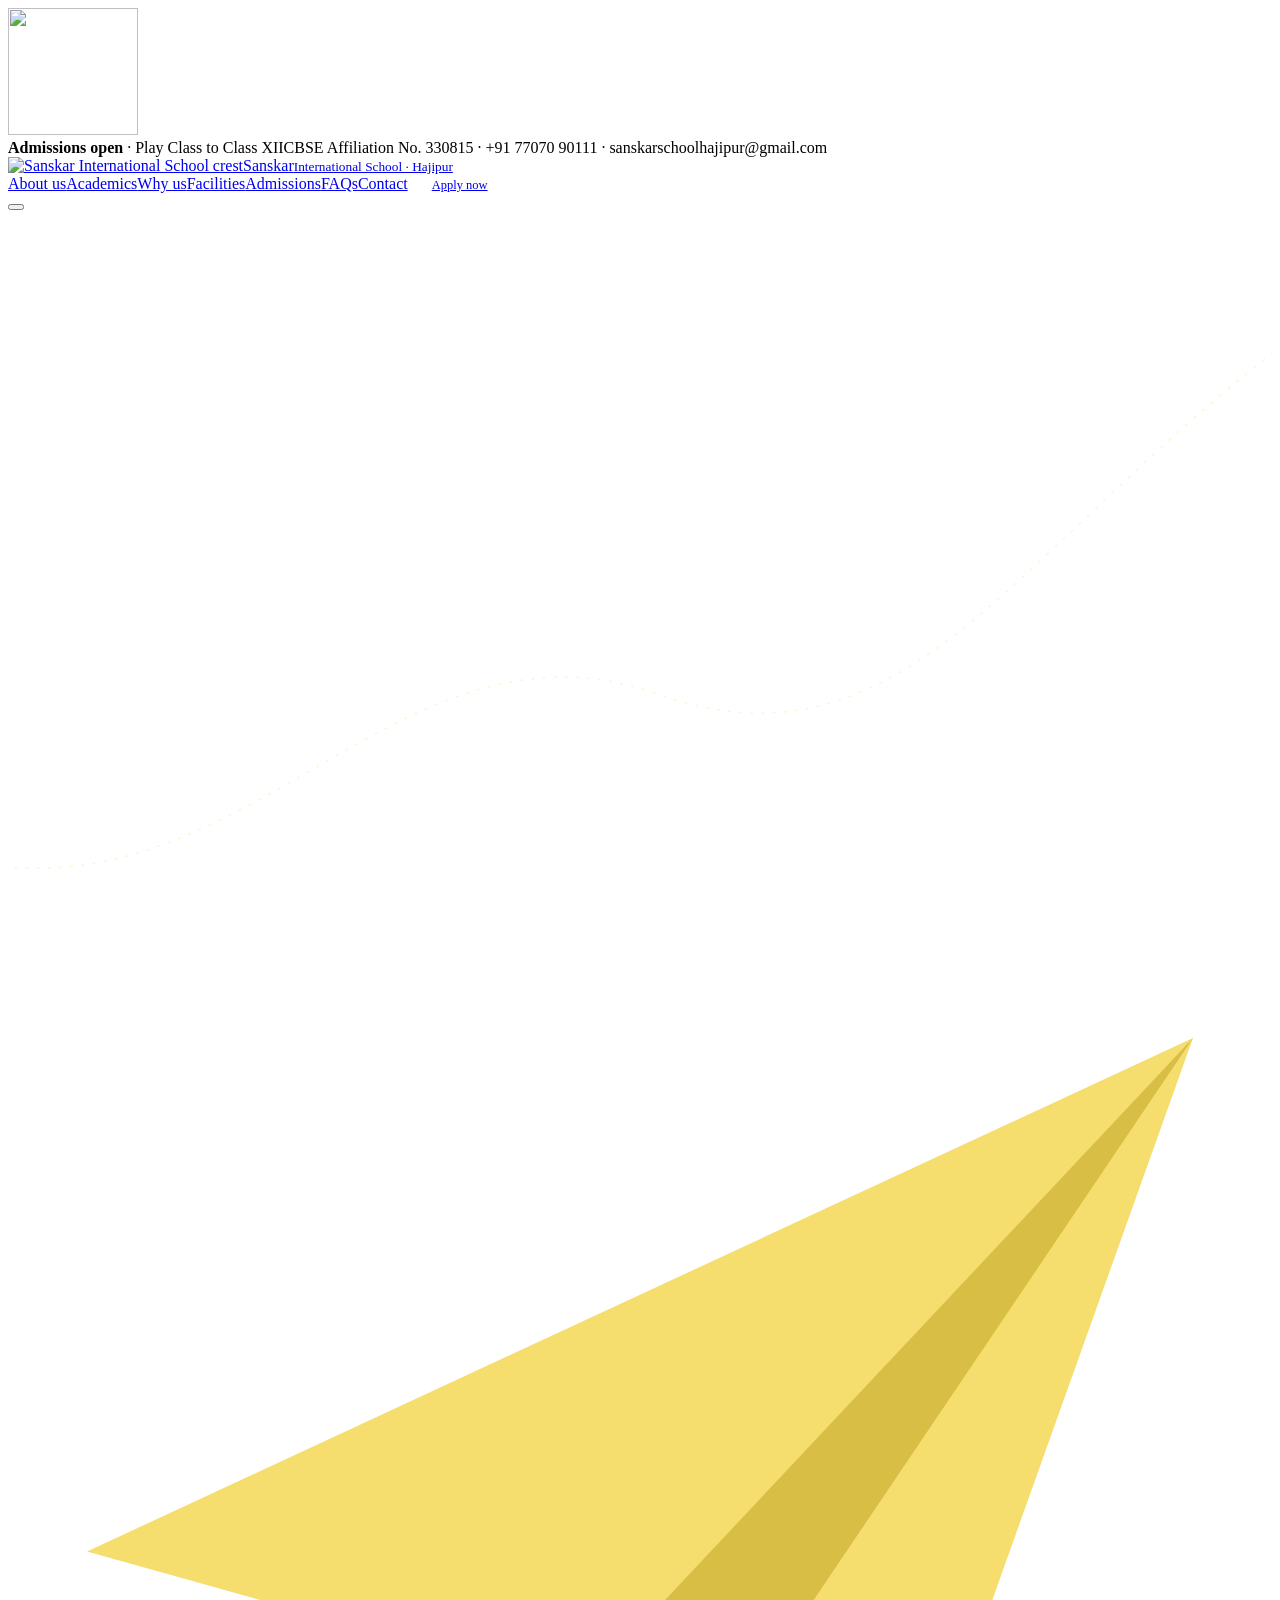
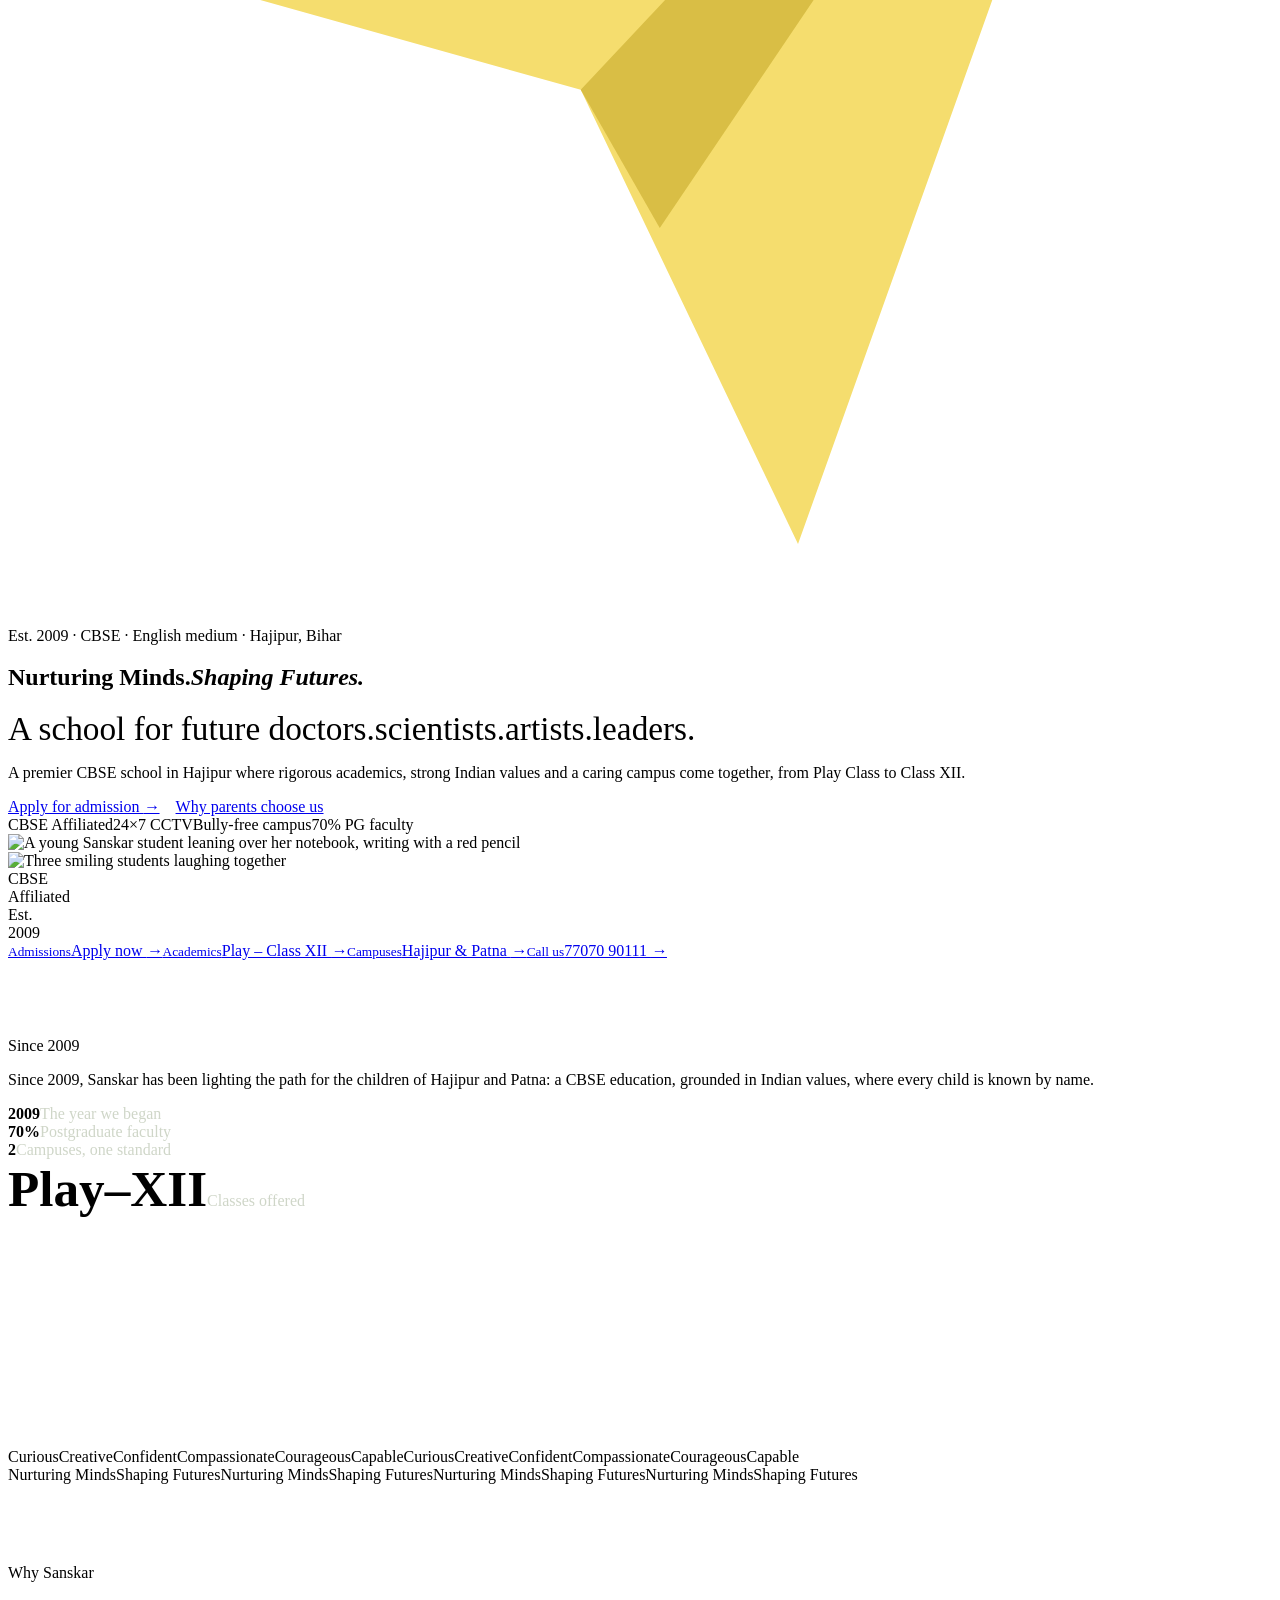
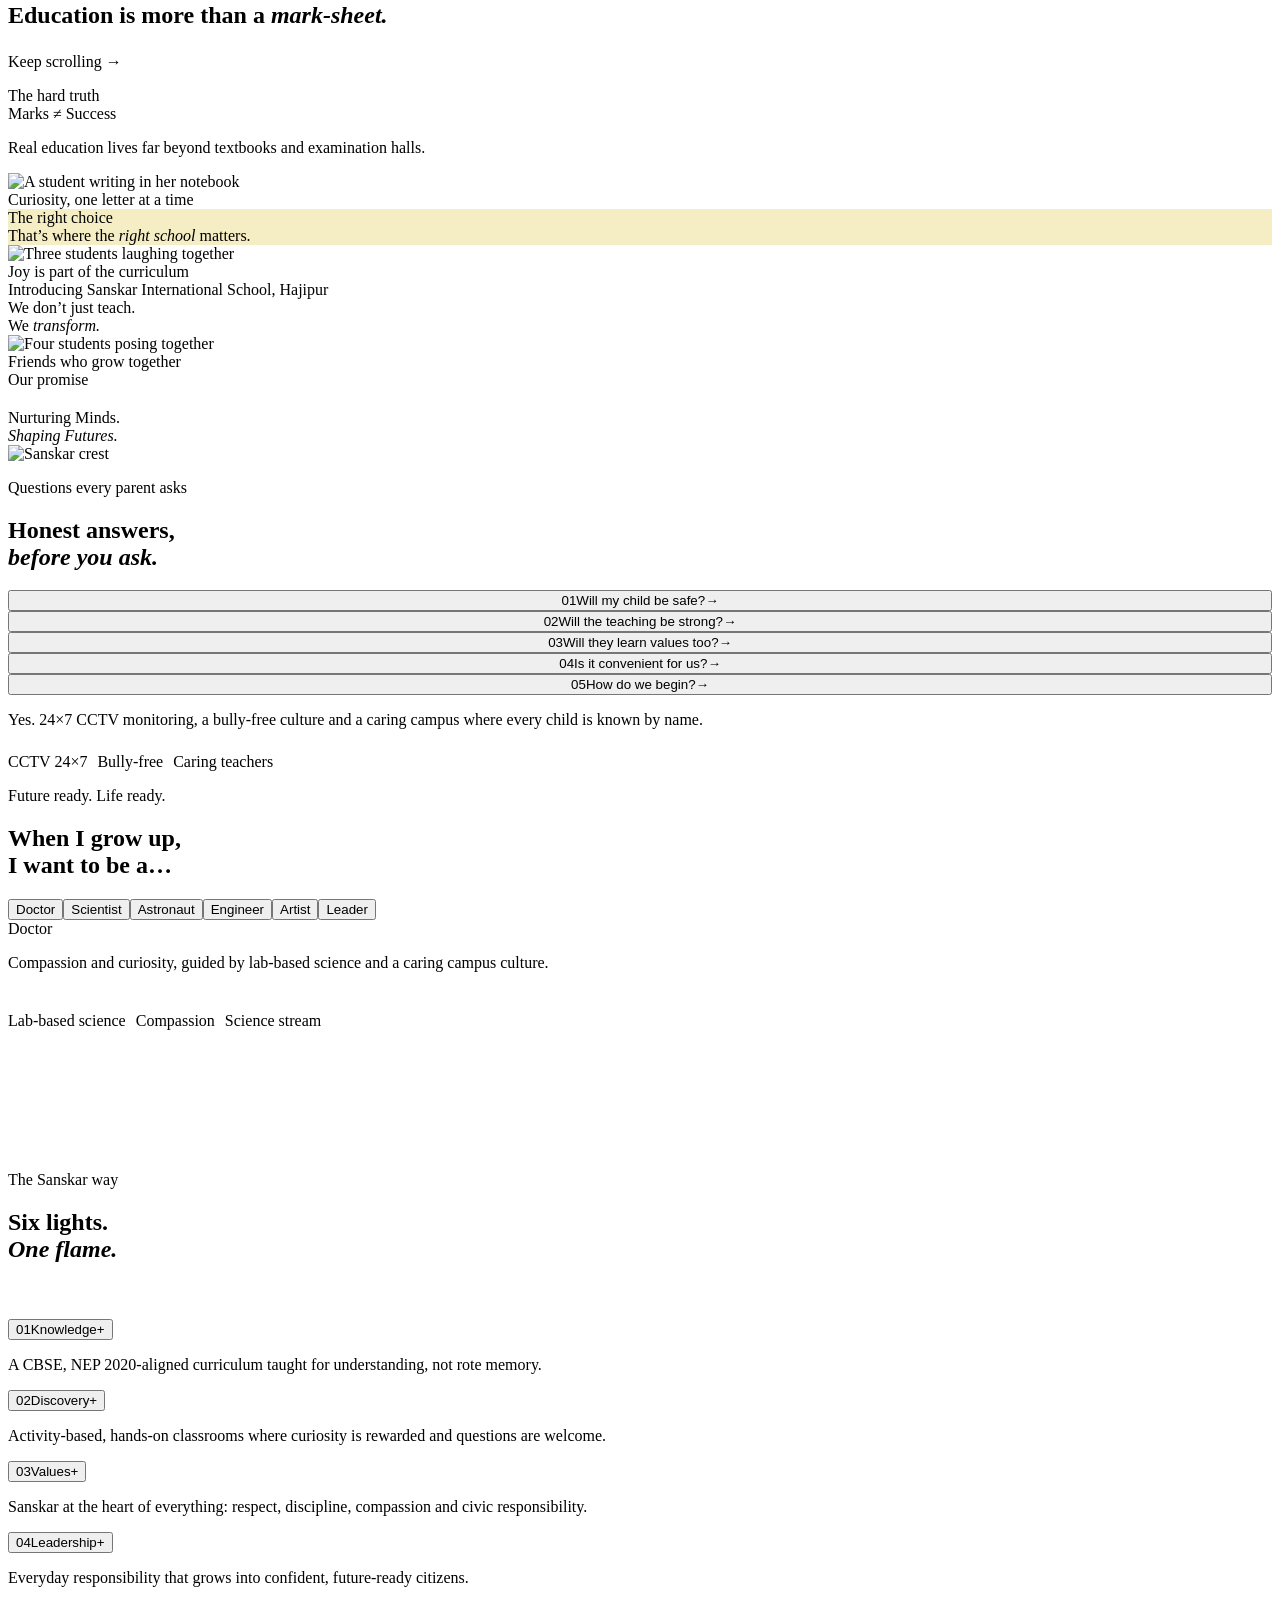
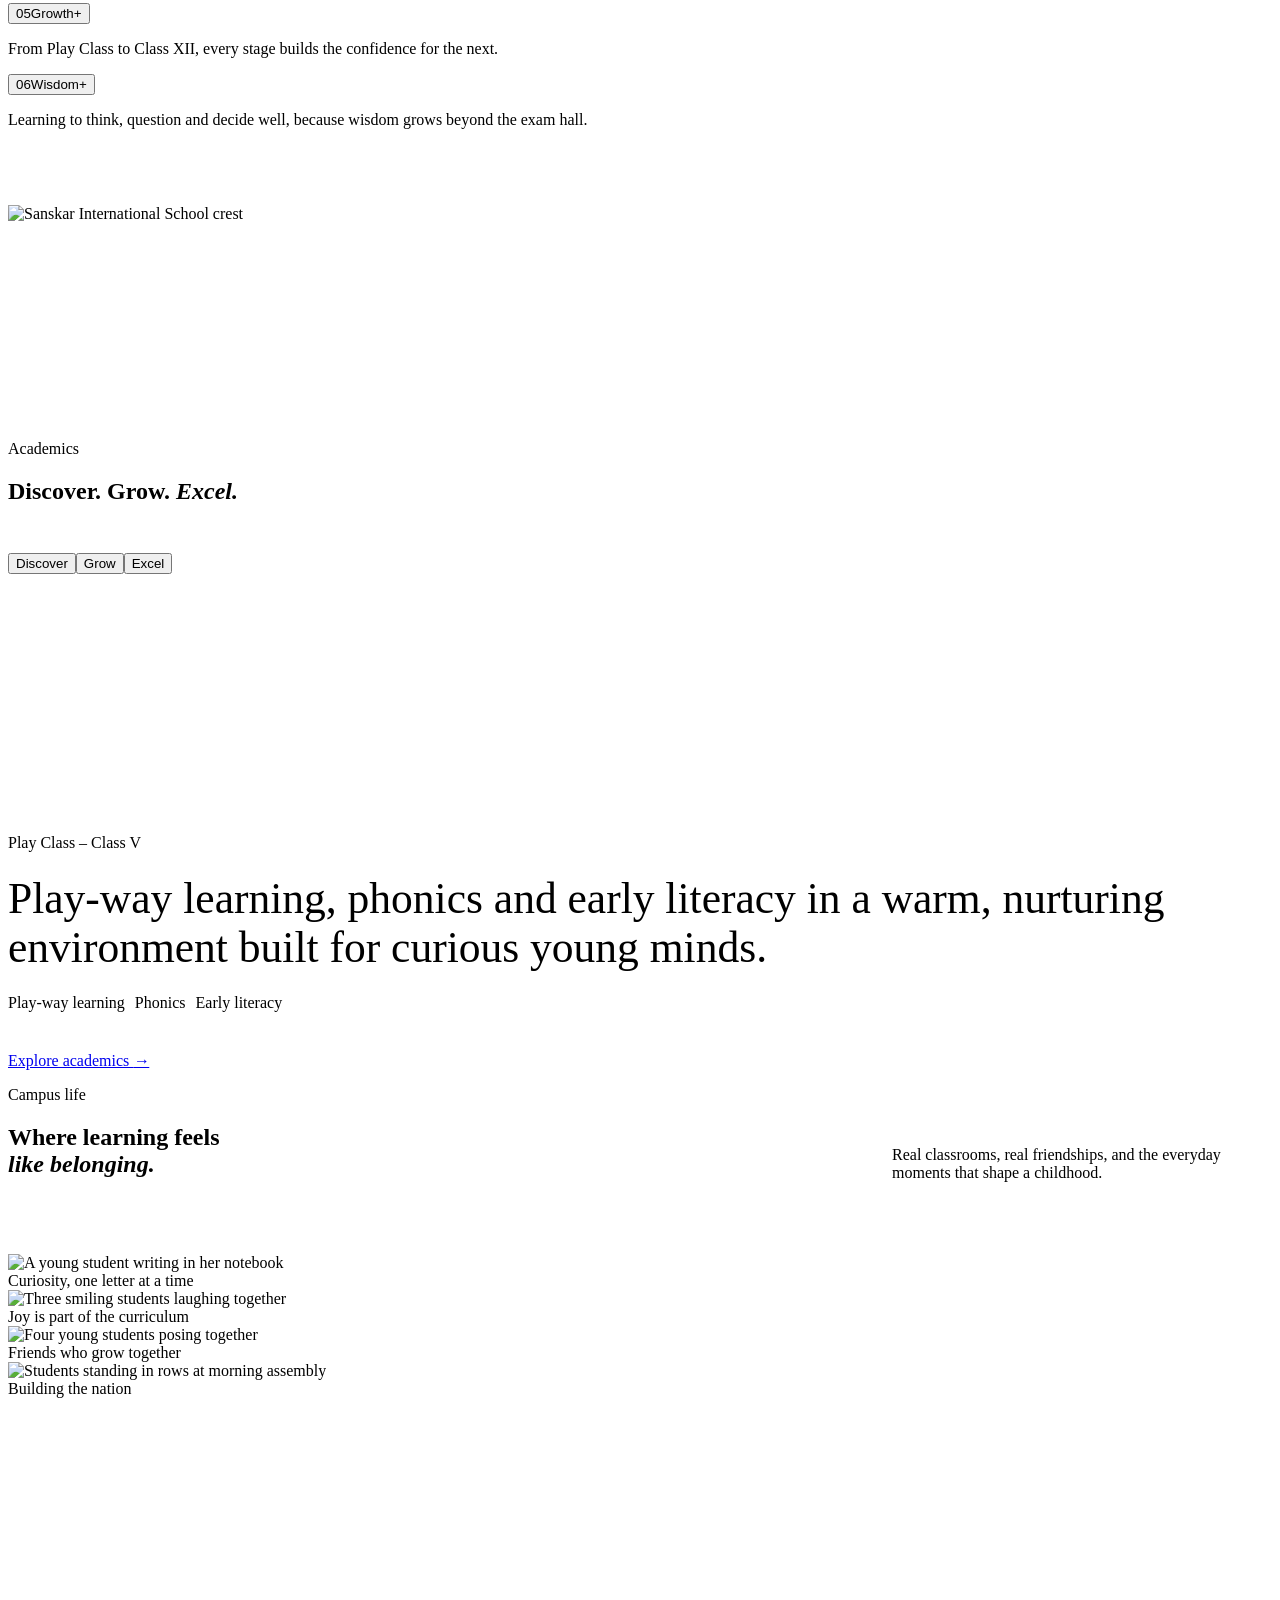
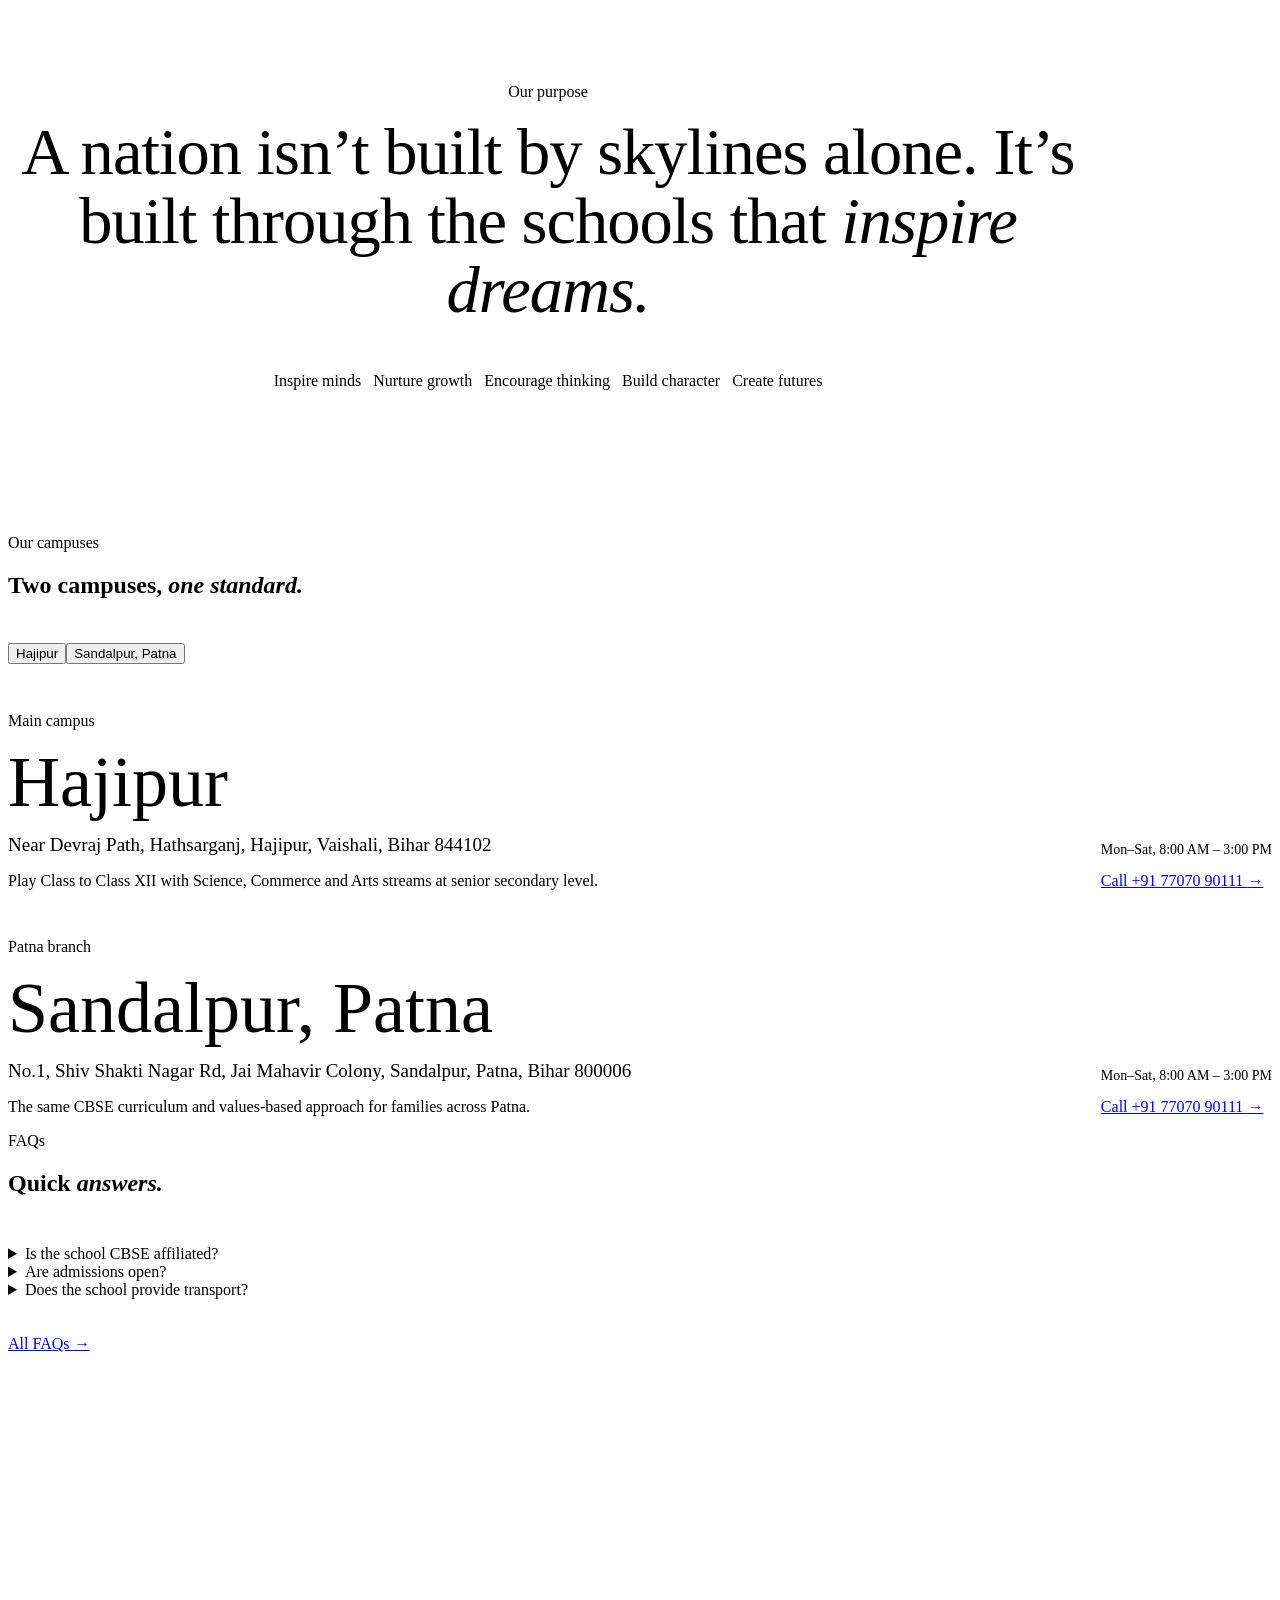
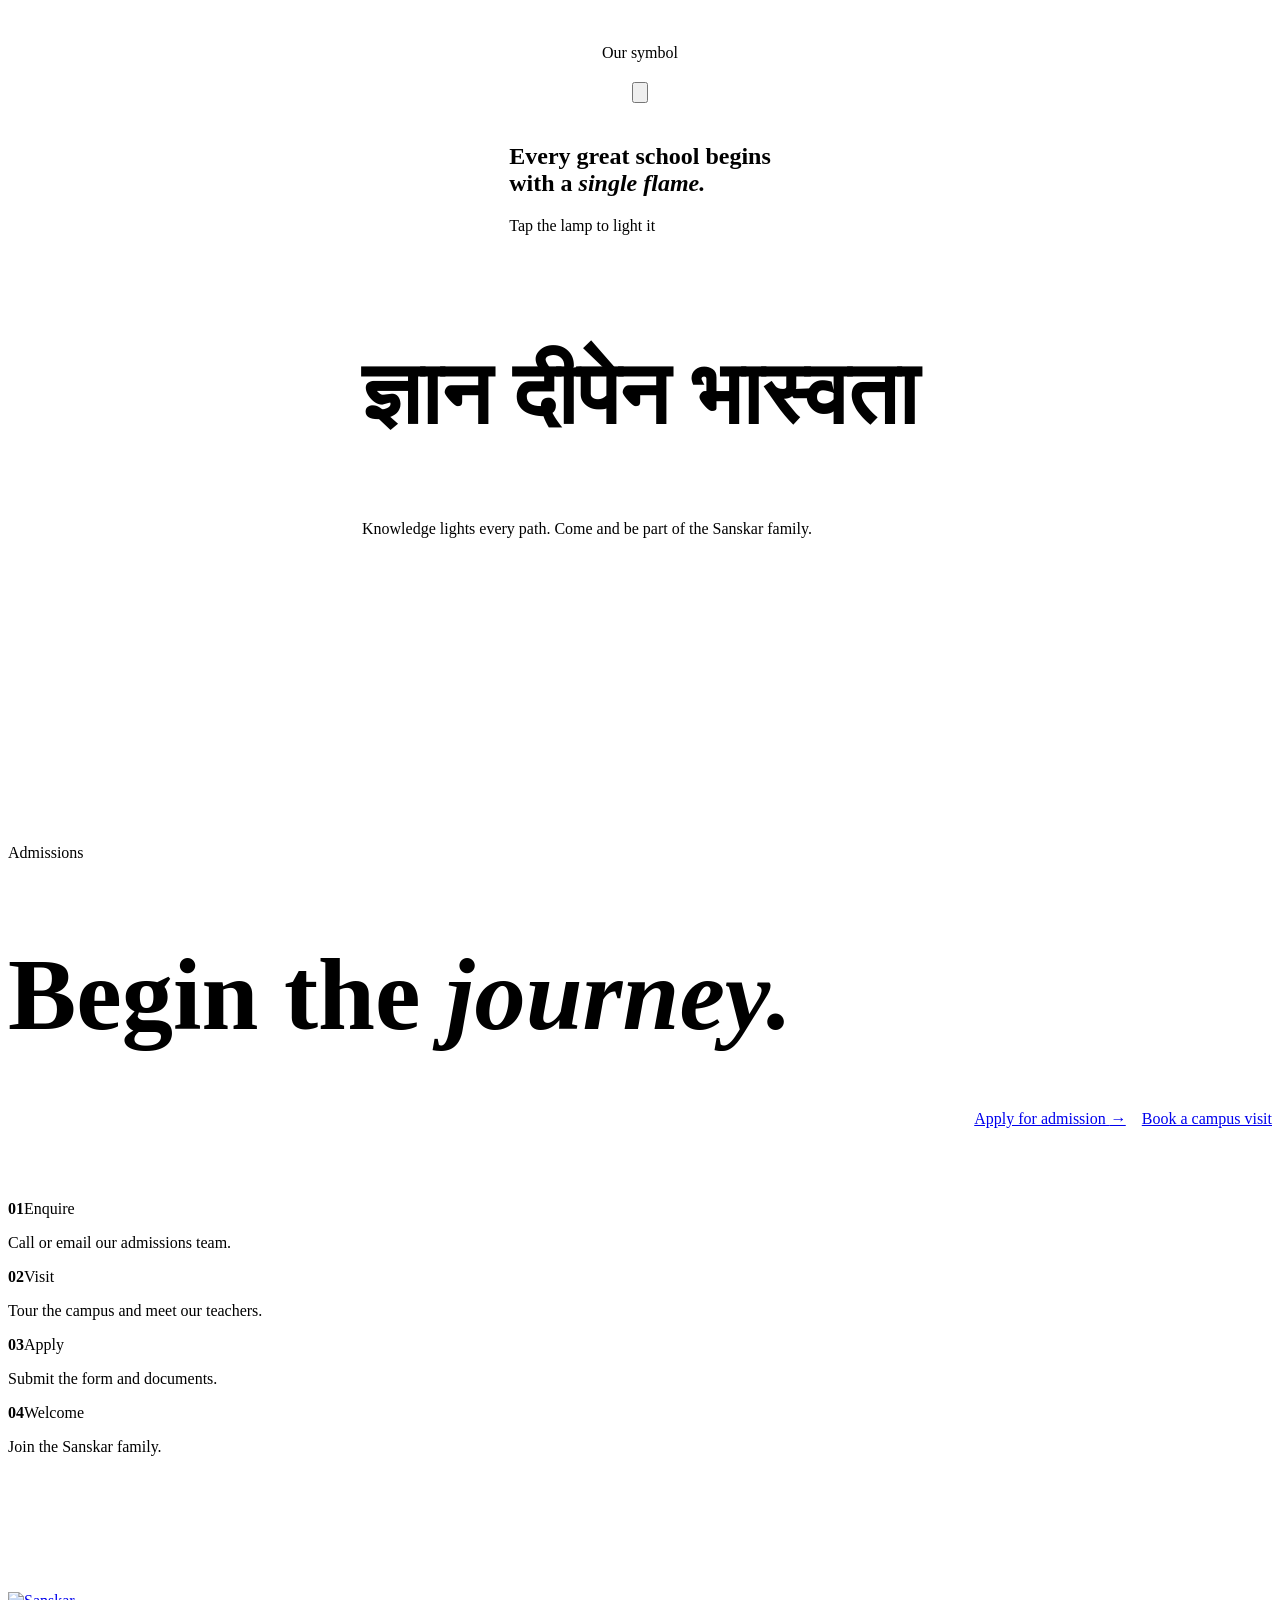
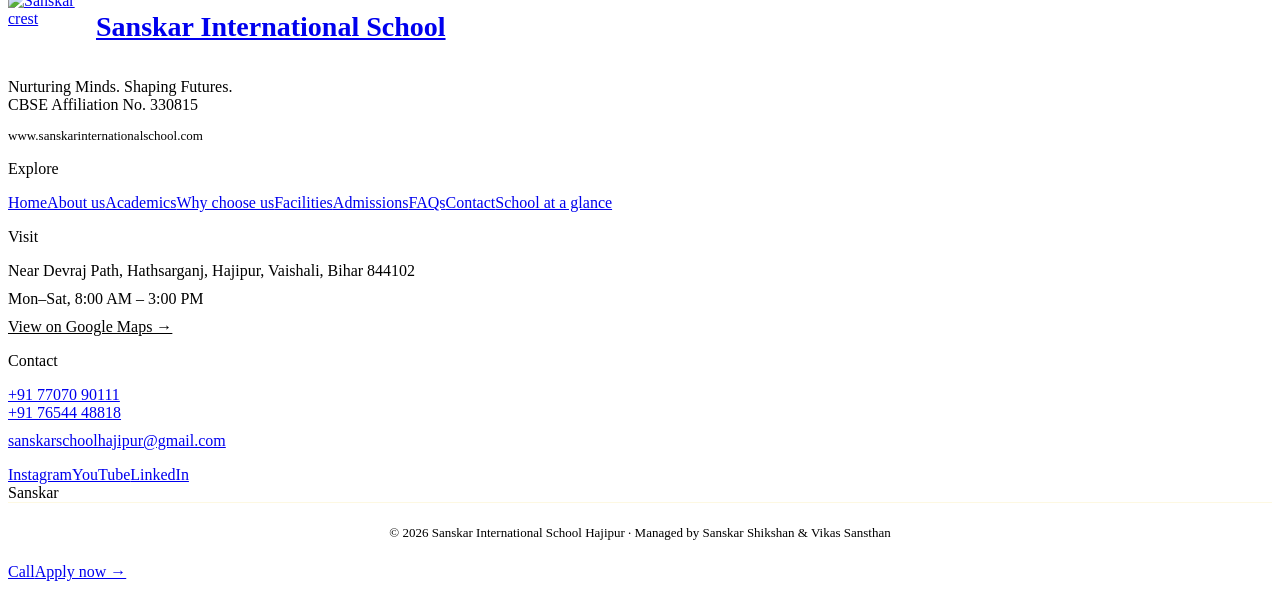
==== commit 09c4f79e: "Add files via upload" ====
--- a/index.html
+++ b/index.html
@@ -1,550 +1,76 @@
-<!DOCTYPE html>
-<html lang="en">
+<!doctype html>
+<html lang="en-IN">
 <head>
-<meta charset="UTF-8">
-<meta name="viewport" content="width=device-width, initial-scale=1.0">
-<title>Sanskar International School Hajipur | Best CBSE School in Hajipur, Bihar</title>
-<meta name="description" content="Sanskar International School Hajipur — CBSE-affiliated English medium school, Play Class to Class XII. Smart classrooms, 24x7 safe campus. Admissions open 2026-27.">
-<meta name="keywords" content="Sanskar International School Hajipur, best CBSE school Hajipur, school Hajipur Vaishali Bihar, CBSE school admission 2026, Play Class to Class XII Hajipur">
-<meta name="robots" content="index, follow, max-snippet:-1, max-image-preview:large, max-video-preview:-1">
-<meta name="author" content="Sanskar International School Hajipur">
-<meta name="publisher" content="Sanskar Shikshan &amp; Vikas Sansthan">
-<meta name="language" content="en-IN">
-<link rel="canonical" href="https://www.sanskarschoolhajipur.in/index.html">
-<link rel="icon" type="image/png" href="assets/favicon-small.png">
-<link rel="apple-touch-icon" href="assets/favicon-small.png">
-<link rel="sitemap" type="application/xml" href="sitemap.xml">
-
-<meta name="geo.region" content="IN-BR">
-<meta name="geo.placename" content="Hajipur, Vaishali, Bihar, India">
-<meta name="geo.position" content="25.7150605;85.2057359">
-<meta name="ICBM" content="25.7150605, 85.2057359">
-
-<meta property="og:type" content="website">
-<meta property="og:site_name" content="Sanskar International School Hajipur">
-<meta property="og:title" content="Sanskar International School Hajipur | Best CBSE School in Hajipur, Bihar">
-<meta property="og:description" content="Sanskar International School Hajipur — CBSE-affiliated English medium school, Play Class to Class XII. Smart classrooms, 24x7 safe campus. Admissions open 2026-27.">
-<meta property="og:url" content="https://www.sanskarschoolhajipur.in/index.html">
-<meta property="og:image" content="https://www.sanskarschoolhajipur.in/assets/images/gallery-independence-day-group.webp">
-<meta property="og:locale" content="en_IN">
-
-<meta name="twitter:card" content="summary_large_image">
-<meta name="twitter:title" content="Sanskar International School Hajipur | Best CBSE School in Hajipur, Bihar">
-<meta name="twitter:description" content="Sanskar International School Hajipur — CBSE-affiliated English medium school, Play Class to Class XII. Smart classrooms, 24x7 safe campus. Admissions open 2026-27.">
-<meta name="twitter:image" content="https://www.sanskarschoolhajipur.in/assets/images/gallery-independence-day-group.webp">
-
-<meta name="theme-color" content="#1E5631">
-<meta name="apple-mobile-web-app-capable" content="yes">
-<meta name="apple-mobile-web-app-title" content="Sanskar School Hajipur">
-
-<script type="application/ld+json">
-{
-  "@context": "https://schema.org",
-  "@graph": [
-    {
-      "@type": "WebSite",
-      "@id": "https://www.sanskarschoolhajipur.in/#website",
-      "url": "https://www.sanskarschoolhajipur.in",
-      "name": "Sanskar International School Hajipur"
-    },
-    {
-      "@type": "EducationalOrganization",
-      "@id": "https://www.sanskarschoolhajipur.in/#school",
-      "name": "Sanskar International School Hajipur",
-      "url": "https://www.sanskarschoolhajipur.in",
-      "sameAs": [
-        "https://www.instagram.com/sanskar_school_hajipur/",
-        "https://www.youtube.com/@SANSKARINTERNATIONALSCHOOLHJP",
-        "https://www.linkedin.com/company/sanskar-international-school-hajipur/"
-      ],
-      "address": {
-        "@type": "PostalAddress",
-        "streetAddress": "Near Devraj Path, Hathsarganj",
-        "addressLocality": "Hajipur",
-        "addressRegion": "Bihar",
-        "postalCode": "844102",
-        "addressCountry": "IN"
-      },
-      "telephone": ["+91-7707090111", "+91-7654448818"],
-      "email": "sanskarschoolhajipur@gmail.com"
-    },
-    {
-      "@type": "WebPage",
-      "@id": "https://www.sanskarschoolhajipur.in/index.html#webpage",
-      "url": "https://www.sanskarschoolhajipur.in/index.html",
-      "name": "Sanskar International School Hajipur | Best CBSE School in Hajipur, Bihar",
-      "description": "Sanskar International School Hajipur — CBSE-affiliated English medium school, Play Class to Class XII. Smart classrooms, safe campus, admissions open 2026-27.",
-      "isPartOf": {"@id": "https://www.sanskarschoolhajipur.in/#website"},
-      "about": {"@id": "https://www.sanskarschoolhajipur.in/#school"},
-      "inLanguage": "en-IN"
-    }
-  ]
-}
-</script>
-
-<link rel="preload" as="font" href="assets/fonts/dmsans-400.woff2" type="font/woff2" crossorigin>
-<link rel="preload" as="font" href="assets/fonts/cormorant-600.woff2" type="font/woff2" crossorigin>
-<link rel="preload" as="style" href="assets/style.css">
-<link rel="stylesheet" href="assets/style.css">
+<meta charset="utf-8"><meta name="viewport" content="width=device-width,initial-scale=1">
+<title>Sanskar International School Hajipur | CBSE School, Bihar</title>
+<meta name="description" content="Sanskar International School, Hajipur: a CBSE-affiliated, English-medium school from Play Class to Class XII. Nurturing Minds. Shaping Futures. Admissions open.">
+<link rel="canonical" href="https://www.sanskarinternationalschool.com/">
+<meta name="theme-color" content="#1B3D35">
+<meta name="robots" content="index,follow,max-image-preview:large,max-snippet:-1,max-video-preview:-1">
+<meta name="author" content="Sanskar International School Hajipur"><meta name="geo.region" content="IN-BR"><meta name="geo.placename" content="Hajipur, Bihar, India">
+<link rel="alternate" hreflang="en-IN" href="https://www.sanskarinternationalschool.com/"><link rel="alternate" hreflang="x-default" href="https://www.sanskarinternationalschool.com/">
+<meta property="og:type" content="website"><meta property="og:locale" content="en_IN"><meta property="og:site_name" content="Sanskar International School Hajipur"><meta property="og:title" content="Sanskar International School Hajipur | Nurturing Minds. Shaping Futures."><meta property="og:description" content="Sanskar International School, Hajipur: a CBSE-affiliated, English-medium school from Play Class to Class XII. Nurturing Minds. Shaping Futures. Admissions open."><meta property="og:url" content="https://www.sanskarinternationalschool.com/"><meta property="og:image" content="https://www.sanskarinternationalschool.com/assets/img/og.jpg"><meta name="twitter:card" content="summary_large_image">
+<link rel="icon" type="image/png" href="assets/img/favicon-64.png"><link rel="apple-touch-icon" href="assets/img/apple-touch-icon.png">
+<link rel="preload" href="assets/fonts/cormorant-garamond-latin-500-normal.woff2" as="font" type="font/woff2" crossorigin><link rel="preload" href="assets/fonts/dm-sans-latin-400-normal.woff2" as="font" type="font/woff2" crossorigin>
+<link rel="stylesheet" href="css/site.css">
+<noscript><style>.cv{display:none}.ln>span,.fi,.rv,.rvl,.rvr,.zi,.sw>span{transform:none!important;opacity:1!important}.wd span{opacity:1}.imgr:after{display:none}.hz{height:auto!important}.hzs{position:static;height:auto;overflow-x:auto}.hzt{transform:none!important}</style></noscript>
+<script type="application/ld+json">{"@context": "https://schema.org", "@graph": [{"@type": ["School", "EducationalOrganization"], "@id": "https://www.sanskarinternationalschool.com/#school", "name": "Sanskar International School Hajipur", "alternateName": ["Sanskar International School", "Sanskar School Hajipur"], "url": "https://www.sanskarinternationalschool.com/", "logo": {"@type": "ImageObject", "url": "https://www.sanskarinternationalschool.com/assets/img/logo.png", "width": 640, "height": 625}, "image": ["https://www.sanskarinternationalschool.com/assets/img/og.jpg", "https://www.sanskarinternationalschool.com/assets/img/write.jpg"], "slogan": "Nurturing Minds. Shaping Futures.", "motto": "ज्ञान दीपेन भास्वता", "foundingDate": "2009", "description": "CBSE-affiliated, English-medium school in Hajipur, Vaishali, Bihar, India, teaching Play Class to Class XII with Science, Commerce and Arts streams at senior secondary level.", "telephone": "+91-7707090111", "email": "sanskarschoolhajipur@gmail.com", "identifier": {"@type": "PropertyValue", "propertyID": "CBSE Affiliation Number", "value": "330815"}, "address": {"@type": "PostalAddress", "streetAddress": "Near Devraj Path, Hathsarganj", "addressLocality": "Hajipur", "addressRegion": "Bihar", "postalCode": "844102", "addressCountry": "IN"}, "areaServed": [{"@type": "City", "name": "Hajipur"}, {"@type": "AdministrativeArea", "name": "Vaishali district"}, {"@type": "City", "name": "Patna"}, {"@type": "State", "name": "Bihar"}], "openingHoursSpecification": {"@type": "OpeningHoursSpecification", "dayOfWeek": ["Monday", "Tuesday", "Wednesday", "Thursday", "Friday", "Saturday"], "opens": "08:00", "closes": "15:00"}, "contactPoint": [{"@type": "ContactPoint", "telephone": "+91-7707090111", "contactType": "admissions", "areaServed": "IN", "availableLanguage": ["English", "Hindi"]}, {"@type": "ContactPoint", "telephone": "+91-7654448818", "contactType": "customer service", "areaServed": "IN", "availableLanguage": ["English", "Hindi"]}], "parentOrganization": {"@type": "Organization", "name": "Sanskar Shikshan & Vikas Sansthan"}, "hasMap": "https://share.google/PoFi7gJLu2rYc3ULm", "location": [{"@type": "Place", "name": "Sanskar International School, Hajipur (Main campus)", "address": {"@type": "PostalAddress", "streetAddress": "Near Devraj Path, Hathsarganj", "addressLocality": "Hajipur", "addressRegion": "Bihar", "postalCode": "844102", "addressCountry": "IN"}}, {"@type": "Place", "name": "Sanskar International School, Sandalpur (Patna campus)", "address": {"@type": "PostalAddress", "streetAddress": "No.1, Shiv Shakti Nagar Rd, Jai Mahavir Colony, Sandalpur", "addressLocality": "Patna", "addressRegion": "Bihar", "postalCode": "800006", "addressCountry": "IN"}}], "knowsAbout": ["CBSE curriculum", "NEP 2020", "Primary education", "Secondary education", "Senior secondary education", "Activity-based learning"], "sameAs": ["https://www.instagram.com/sanskar_school_hajipur/", "https://www.youtube.com/@SANSKARINTERNATIONALSCHOOLHJP", "https://www.linkedin.com/company/sanskar-international-school-hajipur/"]}, {"@type": "WebSite", "@id": "https://www.sanskarinternationalschool.com/#website", "url": "https://www.sanskarinternationalschool.com/", "name": "Sanskar International School Hajipur", "inLanguage": "en-IN", "publisher": {"@id": "https://www.sanskarinternationalschool.com/#school"}}, {"@type": "WebPage", "@id": "https://www.sanskarinternationalschool.com/#webpage", "url": "https://www.sanskarinternationalschool.com/", "name": "Sanskar International School Hajipur | CBSE School, Bihar", "description": "Sanskar International School, Hajipur: a CBSE-affiliated, English-medium school from Play Class to Class XII. Nurturing Minds. Shaping Futures. Admissions open.", "inLanguage": "en-IN", "isPartOf": {"@id": "https://www.sanskarinternationalschool.com/#website"}, "about": {"@id": "https://www.sanskarinternationalschool.com/#school"}, "dateModified": "2026-10-29", "primaryImageOfPage": {"@type": "ImageObject", "url": "https://www.sanskarinternationalschool.com/assets/img/og.jpg"}, "speakable": {"@type": "SpeakableSpecification", "cssSelector": ["h1", ".lead"]}}]}</script>
 </head>
-
 <body>
-
-<!-- ===== ANNOUNCEMENT BAR ===== -->
-<div id="announce-bar" aria-label="School announcement">
-  <div class="announce-inner">
-    <div class="announce-track">
-      <span class="announce-item"><span class="announce-dot"></span>Admissions Open for 2026&ndash;27 &middot; Play Class to Class XII</span>
-    </div>
-    <a href="tel:+917707090111" class="announce-cta" aria-label="Call for admissions">Enquire Now</a>
-  </div>
-</div>
-
-<nav id="nav" class="scrolled" role="navigation" aria-label="Main navigation">
-  <div class="container">
-    <div class="nav-inner">
-      <a href="index.html" class="nav-logo" aria-label="Sanskar International School Hajipur — Home">
-        <div class="nav-logo-mark" style="background:transparent;padding:2px">
-          <img src="assets/logo-nav.png" width="40" height="40" alt="Sanskar International School Hajipur Logo" style="width:40px;height:40px;object-fit:contain;border-radius:8px" loading="eager">
-        </div>
-        <div class="nav-logo-text">
-          <span class="nav-logo-name">Sanskar International</span>
-          <span class="nav-logo-sub">CBSE School Hajipur · Bihar</span>
-        </div>
-      </a>
-      <div class="nav-links">
-        <a href="about.html">About</a><a href="academics.html">Academics</a><a href="why-us.html">Why Us</a><a href="facilities.html">Facilities</a><a href="admissions.html">Admissions</a><a href="faqs.html">FAQs</a><a href="contact.html">Contact</a>
-      </div>
-      <div class="nav-actions">
-        <a href="tel:+917707090111" class="nav-phone">+91 77070 90111</a>
-        <a href="admissions.html" class="btn-primary" style="font-size:13px;padding:10px 20px;">Apply Now</a>
-        <button class="nav-hamburger" id="nav-menu-btn" aria-label="Open menu" aria-expanded="false">
-          <span></span><span></span><span></span>
-        </button>
-      </div>
-    </div>
-  </div>
-</nav>
-
-<div id="mobile-nav" role="dialog" aria-label="Mobile navigation">
-  <button class="mobile-nav-close" id="nav-close-btn" aria-label="Close menu">✕</button>
-  <div class="mobile-nav-links">
-    <a href="index.html">Home</a>
-    <a href="about.html">About</a><a href="academics.html">Academics</a><a href="why-us.html">Why Us</a><a href="facilities.html">Facilities</a><a href="admissions.html">Admissions</a><a href="faqs.html">FAQs</a><a href="contact.html">Contact</a>
-  </div>
-  <div style="margin-top:auto;display:flex;flex-direction:column;gap:12px">
-    <a href="tel:+917707090111" class="btn-primary" style="justify-content:center">+91 77070 90111</a>
-    <a href="admissions.html" class="btn-secondary" style="justify-content:center">Apply for Admission</a>
-  </div>
-</div>
-
-<main>
-
-<section class="page-hero" style="min-height:94vh;display:flex;align-items:center;position:relative;padding-top:calc(var(--nav-h) + var(--announce-h) + 40px);overflow:hidden;background:linear-gradient(160deg, var(--green-deep) 0%, var(--green) 55%, var(--green-mid) 100%)">
-  <svg class="big-illustration parallax-layer" data-depth="14" viewBox="0 0 100 100" width="130" height="130" style="top:12%;right:9%;opacity:0.9" aria-hidden="true">
-    <circle cx="50" cy="34" r="16" fill="var(--gold)" opacity="0.9"/>
-    <g stroke="var(--gold)" stroke-width="2.4" stroke-linecap="round" opacity="0.65">
-      <line x1="50" y1="6" x2="50" y2="14" class="draw-in" style="stroke-dasharray:8;stroke-dashoffset:8;animation-delay:0.6s"/>
-      <line x1="50" y1="54" x2="50" y2="62" class="draw-in" style="stroke-dasharray:8;stroke-dashoffset:8;animation-delay:0.65s"/>
-      <line x1="22" y1="34" x2="30" y2="34" class="draw-in" style="stroke-dasharray:8;stroke-dashoffset:8;animation-delay:0.7s"/>
-      <line x1="70" y1="34" x2="78" y2="34" class="draw-in" style="stroke-dasharray:8;stroke-dashoffset:8;animation-delay:0.75s"/>
-      <line x1="29" y1="13" x2="35" y2="19" class="draw-in" style="stroke-dasharray:8;stroke-dashoffset:8;animation-delay:0.8s"/>
-      <line x1="65" y1="49" x2="71" y2="55" class="draw-in" style="stroke-dasharray:8;stroke-dashoffset:8;animation-delay:0.85s"/>
-      <line x1="71" y1="13" x2="65" y2="19" class="draw-in" style="stroke-dasharray:8;stroke-dashoffset:8;animation-delay:0.9s"/>
-      <line x1="35" y1="49" x2="29" y2="55" class="draw-in" style="stroke-dasharray:8;stroke-dashoffset:8;animation-delay:0.95s"/>
-    </g>
-  </svg>
-  <svg class="big-illustration parallax-layer" data-depth="26" viewBox="0 0 80 100" width="72" height="90" style="bottom:8%;right:16%;opacity:0.92" aria-hidden="true">
-    <path d="M40 4 L74 40 L40 96 L6 40 Z" fill="var(--gold)" opacity="0.55"/>
-    <path d="M40 4 L74 40 L40 96 Z" fill="var(--green-mid)" opacity="0.4"/>
-    <line x1="40" y1="4" x2="40" y2="96" stroke="var(--yellow)" stroke-width="1" opacity="0.5"/>
-    <line x1="6" y1="40" x2="74" y2="40" stroke="var(--yellow)" stroke-width="1" opacity="0.5"/>
-    <path d="M40 96 Q34 108 24 112" fill="none" stroke="var(--yellow)" stroke-width="1.4" opacity="0.7" class="draw-in" style="stroke-dasharray:30;stroke-dashoffset:30;animation-delay:1.1s"/>
-  </svg>
-  <svg class="big-illustration parallax-layer" data-depth="10" viewBox="0 0 90 70" width="110" height="86" style="bottom:10%;left:6%;opacity:0.95" aria-hidden="true">
-    <path d="M10 55 C10 40 22 30 45 30 C68 30 80 40 80 55 Z" fill="var(--green-mid)"/>
-    <ellipse cx="45" cy="55" rx="35" ry="7" fill="var(--gold)"/>
-    <path d="M45 30 C40 20 42 10 45 2 C48 10 50 20 45 30 Z" fill="var(--yellow)"/>
-    <path d="M45 26 C42 19 43 12 45 6 C47 12 48 19 45 26 Z" fill="var(--gold-deep)"/>
-  </svg>
-  <svg class="big-illustration parallax-layer" data-depth="18" viewBox="0 0 70 56" width="86" height="68" style="top:14%;left:9%;opacity:0.9" aria-hidden="true">
-    <path d="M4 8 H34 V48 H4 Z" fill="var(--yellow)" opacity="0.9"/>
-    <path d="M34 8 H64 V48 H34 Z" fill="var(--gold)" opacity="0.9"/>
-    <path d="M34 8 V48" stroke="var(--green-deep)" stroke-width="1.4"/>
-    <path d="M4 8 Q34 0 64 8" fill="none" stroke="var(--green-deep)" stroke-width="1.4"/>
-  </svg>
-  <svg class="doodle-accent" viewBox="0 0 24 24" width="22" height="22" style="top:56%;right:34%;opacity:0.7" aria-hidden="true">
-    <path d="M12 2 L13.8 9.2 L21 12 L13.8 14.8 L12 22 L10.2 14.8 L3 12 L10.2 9.2 Z" fill="var(--yellow)"/>
-  </svg>
-  <svg class="doodle-accent" viewBox="0 0 24 24" width="15" height="15" style="top:46%;left:32%;opacity:0.7" aria-hidden="true">
-    <path d="M12 2 L13.8 9.2 L21 12 L13.8 14.8 L12 22 L10.2 14.8 L3 12 L10.2 9.2 Z" fill="var(--gold)"/>
-  </svg>
-  <svg class="doodle-accent" viewBox="0 0 24 24" width="11" height="11" style="top:66%;right:6%;opacity:0.6" aria-hidden="true">
-    <path d="M12 2 L13.8 9.2 L21 12 L13.8 14.8 L12 22 L10.2 14.8 L3 12 L10.2 9.2 Z" fill="var(--yellow)"/>
-  </svg>
-  <div class="confetti-dot" style="top:24%;right:26%;width:9px;height:9px;background:var(--gold);opacity:0.7"></div>
-  <div class="confetti-dot" style="top:66%;right:14%;width:6px;height:6px;background:var(--yellow);opacity:0.7"></div>
-  <div class="confetti-dot" style="top:34%;left:20%;width:7px;height:7px;background:var(--green-light);opacity:0.55"></div>
-  <div class="confetti-dot" style="top:76%;left:24%;width:5px;height:5px;background:var(--yellow);opacity:0.6"></div>
-  <div class="confetti-dot" style="top:8%;left:44%;width:6px;height:6px;background:var(--gold);opacity:0.6"></div>
-  <div class="confetti-dot" style="top:82%;right:32%;width:5px;height:5px;background:var(--green-light);opacity:0.6"></div>
-  <div class="container" style="position:relative;z-index:2">
-    <span class="sticker-badge hero-bounce-1" style="margin-bottom:22px"><span class="dot"></span>Admissions Open 2026&ndash;27</span>
-    <h1 class="hero-bounce-2" style="max-width:760px">Your Child Deserves <em>the Best.</em></h1>
-    <p class="lead hero-bounce-3" style="max-width:600px">Hajipur's trusted CBSE, English-medium school &mdash; Play Class to Class XII. Activity-based learning, a safe campus, and an education rooted in strong Indian values.</p>
-    <div class="page-hero-cta hero-bounce-4">
-      <a href="admissions.html" class="btn-hero-primary">Apply for Admission 2026&ndash;27 &rarr;</a>
-      <a href="tel:+917707090111" class="btn-hero-secondary">+91 77070 90111</a>
-    </div>
-  </div>
-  <div class="hero-diagonal-cut" aria-hidden="true"></div>
-</section>
-
-<section style="padding:52px 0;background:var(--cream);border-bottom:1px solid var(--border)">
-  <div class="container">
-    <div class="stat-mini-row" style="margin:0">
-      <div class="stat-mini"><div class="stat-mini-num count-up">2009</div><div class="stat-mini-label">Founded</div></div>
-      <div class="stat-mini"><div class="stat-mini-num">Play&ndash;XII</div><div class="stat-mini-label">Classes Offered</div></div>
-      <div class="stat-mini"><div class="stat-mini-num count-up">70%</div><div class="stat-mini-label">PG Faculty</div></div>
-      <div class="stat-mini"><div class="stat-mini-num count-up">2</div><div class="stat-mini-label">Campuses</div></div>
-    </div>
-  </div>
-</section>
-
-<section class="content-section">
-  <div class="container">
-    <div class="section-intro-center reveal">
-      <span class="label label-underline">Our Story</span>
-      <h2>Every Child Carries a Spark. We Protect It.</h2>
-      <p>Founded in 2009, Sanskar International School Hajipur blends a rigorous CBSE curriculum with strong Indian values &mdash; giving children in Hajipur and Patna a genuinely modern, well-rounded education from Play Class through Class XII.</p>
-    </div>
-    <div class="offset-frame reveal" style="max-width:760px;margin:0 auto">
-      <div class="narrative-block" style="position:relative">
-        <svg class="blob-decor" viewBox="0 0 100 100" width="120" height="120" style="top:-24px;left:-24px;background:var(--marigold-soft);z-index:-1" aria-hidden="true"></svg>
-        <img src="assets/images/gallery-earthday-costume.webp" alt="Students at Sanskar International School Hajipur" loading="lazy">
-        <div class="narrative-caption">
-          <span class="eyebrow">ज्ञान दीपेन भास्वता</span>
-          <p>&ldquo;Illuminated by the Lamp of Knowledge&rdquo; &mdash; not just words on our crest, but the standard every classroom is built around.</p>
-        </div>
-      </div>
-    </div>
-    <div style="text-align:center;margin-top:28px">
-      <a href="about.html" class="section-link">Learn more about our story &rarr;</a>
-    </div>
-  </div>
-</section>
-
-<section class="content-section content-section-alt">
-  <div class="container">
-    <div class="section-intro-center reveal">
-      <span class="label label-underline">A Learning Journey</span>
-      <h2>Discover. Grow. Excel.</h2>
-      <p>One continuous CBSE journey from the earliest years to the final board exams &mdash; each stage building the confidence and skills for the next.</p>
-    </div>
-    <div class="journey-grid">
-      <div class="journey-card reveal">
-        <img src="assets/images/gallery-circle-play.webp" alt="Pre-Primary and Primary students at Sanskar International School Hajipur" loading="lazy">
-        <div class="journey-stage-num tint-marigold">01</div>
-        <div class="journey-body">
-          <span class="journey-age">Play Class &ndash; Class V</span>
-          <div class="journey-title">Discover</div>
-          <p class="journey-desc">Play-way learning, phonics, and early literacy in a warm, nurturing environment built for curious young minds.</p>
-        </div>
-      </div>
-      <div class="journey-card reveal reveal-delay-1">
-        <img src="assets/images/gallery-mothersday-junior.webp" alt="Middle and Secondary students at Sanskar International School Hajipur" loading="lazy">
-        <div class="journey-stage-num tint-terracotta">02</div>
-        <div class="journey-body">
-          <span class="journey-age">Class VI &ndash; Class X</span>
-          <div class="journey-title">Grow</div>
-          <p class="journey-desc">Subject specialisation, lab-based science, and structured CBSE board preparation alongside NEP 2020 electives.</p>
-        </div>
-      </div>
-      <div class="journey-card reveal reveal-delay-2">
-        <img src="assets/images/gallery-mothersday-senior.webp" alt="Senior Secondary students at Sanskar International School Hajipur" loading="lazy">
-        <div class="journey-stage-num tint-green">03</div>
-        <div class="journey-body">
-          <span class="journey-age">Class XI &ndash; Class XII</span>
-          <div class="journey-title">Excel</div>
-          <p class="journey-desc">Science, Commerce, and Arts streams with focused mentorship for board results and life beyond school.</p>
-        </div>
-      </div>
-    </div>
-    <div style="text-align:center;margin-top:32px">
-      <a href="academics.html" class="section-link">Explore our academics &rarr;</a>
-    </div>
-  </div>
-</section>
-
-<section class="content-section">
-  <div class="container">
-    <div class="section-intro-center reveal">
-      <span class="label label-underline">Why Families Choose Us</span>
-      <h2>Built Around Every Child</h2>
-    </div>
-    <div class="pillar-grid">
-      <div class="pillar-item reveal">
-        <div class="pillar-icon tint-marigold"><svg width="24" height="24" viewBox="0 0 24 24" fill="none" stroke="#1E5631" stroke-width="1.8"><path d="M12 21C12 21 4 16.5 4 10.5C4 7.5 6.5 5 9.5 5C10.9 5 12 5.8 12 5.8C12 5.8 13.1 5 14.5 5C17.5 5 20 7.5 20 10.5C20 16.5 12 21 12 21Z"/></svg></div>
-        <div class="pillar-title">A Safe, Caring Campus</div>
-        <p class="pillar-text">24&times;7 CCTV monitoring, a bully-free culture, and teachers who know every child by name &mdash; not just by roll number.</p>
-      </div>
-      <div class="pillar-item reveal reveal-delay-1">
-        <div class="pillar-icon tint-terracotta"><svg width="24" height="24" viewBox="0 0 24 24" fill="none" stroke="#1E5631" stroke-width="1.8"><path d="M4 19.5A2.5 2.5 0 0 1 6.5 17H20"/><path d="M6.5 2H20v20H6.5A2.5 2.5 0 0 1 4 19.5v-15A2.5 2.5 0 0 1 6.5 2z"/></svg></div>
-        <div class="pillar-title">Learning Rooted in Values</div>
-        <p class="pillar-text">A rigorous CBSE curriculum delivered alongside Indian culture and character &mdash; academics and Sanskar, together.</p>
-      </div>
-      <div class="pillar-item reveal reveal-delay-2">
-        <div class="pillar-icon tint-green"><svg width="24" height="24" viewBox="0 0 24 24" fill="none" stroke="#1E5631" stroke-width="1.8"><path d="M13 2 3 14h7l-1 8 10-12h-7l1-8z"/></svg></div>
-        <div class="pillar-title">Activity-Based Classrooms</div>
-        <p class="pillar-text">Smart, digital, project-driven teaching aligned to NEP 2020 &mdash; so understanding comes before memorisation.</p>
-      </div>
-    </div>
-  </div>
-</section>
-
-<section class="content-section section-color-marigold">
-  <div class="container">
-    <div class="section-intro-center reveal">
-      <span class="label label-underline">Life at Sanskar</span>
-      <h2>Moments From Our Campus</h2>
-    </div>
-    <div class="polaroid-grid">
-      <div class="polaroid tilt-l reveal">
-        <div class="polaroid-pin"></div>
-        <img src="assets/images/gallery-cricket.webp" alt="Students playing cricket at Sanskar International School Hajipur" loading="lazy">
-        <div class="polaroid-cap">Sports &amp; play</div>
-      </div>
-      <div class="polaroid tilt-r reveal reveal-delay-1">
-        <div class="polaroid-pin"></div>
-        <img src="assets/images/gallery-earthday-collage.webp" alt="Earth Day celebration at Sanskar International School Hajipur" loading="lazy">
-        <div class="polaroid-cap">Earth Day fun</div>
-      </div>
-      <div class="polaroid tilt-l2 reveal reveal-delay-2">
-        <div class="polaroid-pin"></div>
-        <img src="assets/images/gallery-mothersday-junior.webp" alt="Mother's Day celebration at Sanskar International School Hajipur" loading="lazy">
-        <div class="polaroid-cap">Mother's Day</div>
-      </div>
-    </div>
-    <div style="text-align:center;margin-top:20px">
-      <a href="facilities.html" class="section-link">Explore our facilities &rarr;</a>
-    </div>
-  </div>
-</section>
-
-<section class="content-section">
-  <div class="container" style="max-width:820px">
-    <div class="section-intro-center reveal">
-      <span class="label">FAQs</span>
-      <h2>Quick Answers</h2>
-    </div>
-    <div class="faq-list">
-      <div class="faq-item">
-        <button class="faq-q" aria-expanded="false" onclick="toggleFaq(this)" style="display:flex;justify-content:space-between;align-items:center;width:100%;padding:20px 0;text-align:left;font-family:var(--ff-display);font-size:1.05rem;font-weight:600;border-bottom:1px solid var(--border)">
-          <span>Is Sanskar International School Hajipur CBSE affiliated?</span><span class="faq-icon">+</span>
-        </button>
-        <div class="faq-a" style="max-height:0;overflow:hidden;transition:max-height 0.3s ease">
-          <p style="padding:14px 0;color:var(--ink-muted);font-size:14px;line-height:1.7">Yes &mdash; the school is officially CBSE-affiliated, offering Play Class through Class XII with Science, Commerce, and Arts streams.</p>
-        </div>
-      </div>
-      <div class="faq-item">
-        <button class="faq-q" aria-expanded="false" onclick="toggleFaq(this)" style="display:flex;justify-content:space-between;align-items:center;width:100%;padding:20px 0;text-align:left;font-family:var(--ff-display);font-size:1.05rem;font-weight:600;border-bottom:1px solid var(--border)">
-          <span>Are admissions open for 2026&ndash;27?</span><span class="faq-icon">+</span>
-        </button>
-        <div class="faq-a" style="max-height:0;overflow:hidden;transition:max-height 0.3s ease">
-          <p style="padding:14px 0;color:var(--ink-muted);font-size:14px;line-height:1.7">Yes, admissions for 2026&ndash;27 are open from January to March 2026 for all classes, at both our Hajipur and Patna campuses.</p>
-        </div>
-      </div>
-      <div class="faq-item">
-        <button class="faq-q" aria-expanded="false" onclick="toggleFaq(this)" style="display:flex;justify-content:space-between;align-items:center;width:100%;padding:20px 0;text-align:left;font-family:var(--ff-display);font-size:1.05rem;font-weight:600;border-bottom:1px solid var(--border)">
-          <span>Does the school provide transport?</span><span class="faq-icon">+</span>
-        </button>
-        <div class="faq-a" style="max-height:0;overflow:hidden;transition:max-height 0.3s ease">
-          <p style="padding:14px 0;color:var(--ink-muted);font-size:14px;line-height:1.7">Yes &mdash; our bus service covers Hajipur city, Lalganj, Jandaha, and Jadua.</p>
-        </div>
-      </div>
-    </div>
-    <div style="text-align:center;margin-top:20px">
-      <a href="faqs.html" class="section-link">See all FAQs &rarr;</a>
-    </div>
-  </div>
-</section>
-<style>.faq-a.open{max-height:400px !important}</style>
-
-<section class="page-cta-band cta-decorative">
-  <div class="container" style="position:relative;z-index:2">
-    <h3>Give Your Child a Head Start This Session</h3>
-    <div style="display:flex;gap:14px;justify-content:center;flex-wrap:wrap">
-      <a href="admissions.html" class="btn-cta-primary">Apply for Admission</a>
-      <a href="contact.html" class="btn-cta-secondary">Visit Our Campus</a>
-    </div>
-  </div>
-</section>
-
+<div class="cv" aria-hidden="true"><img src="assets/img/logo.png" alt="" width="130" height="127"></div>
+<div class="top"><div class="w"><span><b>Admissions open</b> · Play Class to Class XII</span><span>CBSE Affiliation No. 330815 · +91 77070 90111 · sanskarschoolhajipur@gmail.com</span></div></div>
+<header class="hd" id="hd"><div class="w hdi"><a class="brand" href="index.html" aria-label="Sanskar International School Hajipur, home"><img src="assets/img/logo.png" alt="Sanskar International School crest" width="54" height="53"><span class="sf">Sanskar<small>International School · Hajipur</small></span></a><nav class="nav" id="nav" aria-label="Main"><a class="l" href="about.html">About us</a><a class="l" href="academics.html">Academics</a><a class="l" href="why-us.html">Why us</a><a class="l" href="facilities.html">Facilities</a><a class="l" href="admissions.html">Admissions</a><a class="l" href="faqs.html">FAQs</a><a class="l" href="contact.html">Contact</a><a class="btn bg mag" href="admissions.html" style="padding:12px 24px;font-size:12.5px">Apply now</a></nav><button class="mb" id="mb" aria-label="Menu" aria-expanded="false"><i></i><i></i></button></div><div class="pb"></div></header>
+<main id="main">
+<section class="hero dk" id="top"><svg class="pp" viewBox="0 0 1360 800" preserveAspectRatio="xMidYMid slice" aria-hidden="true"><path d="M-40 700 C 260 760, 420 420, 700 520 S 1100 330, 1420 110" fill="none" stroke="#F5DD6E" stroke-opacity=".3" stroke-width="1.5" stroke-dasharray="2 10" stroke-linecap="round"/></svg><div class="pl"><svg viewBox="0 0 64 64" aria-hidden="true" style="width:100%;height:100%"><path d="M4 30 60 4 40 60 29 37Z" fill="#F5DD6E"/><path d="M29 37 60 4 33 44Z" fill="#D9BE45"/></svg></div><div class="lt"></div>
+<div class="w hg"><div class="hl">
+<p class="eb fi" style="margin:0;--d:.1s">Est. 2009 · CBSE · English medium · Hajipur, Bihar</p>
+<h1 class="sf"><span class="ln"><span style="--d:.2s">Nurturing Minds.</span></span><span class="ln"><span class="hi" style="--d:.36s;font-style:italic">Shaping Futures.</span></span></h1>
+<p class="sf fi" style="--d:.7s;margin:0;font-size:clamp(24px,2.6vw,34px);line-height:1.1">A school for future <span class="rt"><span>doctors.</span><span>scientists.</span><span>artists.</span><span>leaders.</span></span></p>
+<p class="lead fi" style="--d:.8s">A premier CBSE school in Hajipur where rigorous academics, strong Indian values and a caring campus come together, from Play Class to Class XII.</p>
+<div class="fi" style="display:flex;flex-wrap:wrap;gap:16px;--d:1s"><a class="btn by mag" href="admissions.html">Apply for admission <i>→</i></a><a class="btn bl" href="why-us.html">Why parents choose us</a></div>
+<div class="fi tr" style="--d:1.2s"><span>CBSE Affiliated</span><span>24×7 CCTV</span><span>Bully-free campus</span><span>70% PG faculty</span></div></div>
+<div class="co fi" style="--d:.3s">
+<div class="ly l1" style="--k:-16"><div class="fg kb"><img src="assets/img/write.jpg" alt="A young Sanskar student leaning over her notebook, writing with a red pencil" style="object-position:50% 30%" fetchpriority="high"></div></div>
+<div class="ly l2" style="--k:34"><div class="fg"><img src="assets/img/trio.jpg" alt="Three smiling students laughing together" style="object-position:50% 28%"></div></div>
+<div class="sk" style="--r:-10deg;left:2%;top:9%">CBSE<br>Affiliated</div><div class="sk w2" style="--r:9deg;right:-3%;bottom:20%">Est.<br>2009</div></div>
+</div></section>
+<div class="w qw"><div class="qk rv"><a class="qc" href="admissions.html"><small>Admissions</small><span>Apply now <i>→</i></span></a><a class="qc" href="academics.html"><small>Academics</small><span>Play – Class XII <i>→</i></span></a><a class="qc" href="contact.html"><small>Campuses</small><span>Hajipur &amp; Patna <i>→</i></span></a><a class="qc" href="tel:+917707090111"><small>Call us</small><span>77070 90111 <i>→</i></span></a></div></div>
+<section class="dk sp" style="margin-top:clamp(56px,6vw,90px);padding-bottom:130px"><div class="w"><p class="eb">Since 2009</p><p class="wd"><span>Since </span><span>2009, </span><span class="y">Sanskar </span><span>has </span><span>been </span><span class="y">lighting </span><span>the </span><span class="y">path </span><span>for </span><span>the </span><span>children </span><span>of </span><span>Hajipur </span><span>and </span><span>Patna: </span><span>a </span><span>CBSE </span><span>education, </span><span>grounded </span><span>in </span><span>Indian </span><span>values, </span><span>where </span><span>every </span><span>child </span><span>is </span><span>known </span><span>by </span><span>name. </span></p><div class="cg"><div><b class="cn" data-count="2009" data-from="1985">2009</b><span style="color:#CFD6C8">The year we began</span></div><div><b class="cn" data-count="70" data-suffix="%">70%</b><span style="color:#CFD6C8">Postgraduate faculty</span></div><div><b class="cn" data-count="2">2</b><span style="color:#CFD6C8">Campuses, one standard</span></div><div><b class="cn" style="font-size:clamp(34px,4vw,60px);padding-top:16px;white-space:nowrap">Play–XII</b><span style="color:#CFD6C8">Classes offered</span></div></div></div></section>
+<div class="mqw" style="padding:100px 0 0;overflow:hidden"><div class="mq"><span>Curious</span><span class="f">Creative</span><span>Confident</span><span class="f">Compassionate</span><span>Courageous</span><span class="f">Capable</span><span>Curious</span><span class="f">Creative</span><span>Confident</span><span class="f">Compassionate</span><span>Courageous</span><span class="f">Capable</span></div><div class="mq rev"><span class="f">Nurturing Minds</span><span>Shaping Futures</span><span class="f">Nurturing Minds</span><span>Shaping Futures</span><span class="f">Nurturing Minds</span><span>Shaping Futures</span><span class="f">Nurturing Minds</span><span>Shaping Futures</span></div></div>
+<section class="hz" style="margin-top:80px"><div class="hzs"><div class="hzt">
+<div class="hc int"><p class="eb">Why Sanskar</p><h2 class="h2">Education is more than a <i>mark-sheet.</i></h2><p class="eb" style="margin-top:24px">Keep scrolling →</p></div>
+<div class="hc dk"><p class="eb" style="margin:0">The hard truth</p><div class="bgt"><span class="sk2">Marks</span> <span style="color:var(--y)">≠</span> Success</div><p class="lead">Real education lives far beyond textbooks and examination halls.</p></div>
+<div class="hc ph1 fg"><img src="assets/img/write.jpg" alt="A student writing in her notebook" style="object-position:50% 30%" loading="lazy"><div class="cap">Curiosity, one letter at a time</div></div>
+<div class="hc" style="background:#F5EDC4"><p class="eb" style="margin:0">The right choice</p><div class="bgt">That’s where the <i>right school</i> matters.</div></div>
+<div class="hc fg" style="width:min(70vw,620px)"><img src="assets/img/trio.jpg" alt="Three students laughing together" style="object-position:50% 28%" loading="lazy"><div class="cap">Joy is part of the curriculum</div></div>
+<div class="hc" style="background:var(--y)"><p class="eb" style="margin:0;color:var(--g)">Introducing Sanskar International School, Hajipur</p><div class="bgt">We don’t just teach.<br>We <i>transform.</i></div></div>
+<div class="hc ph1 fg" style="width:min(70vw,560px)"><img src="assets/img/four.jpg" alt="Four students posing together" style="object-position:50% 40%" loading="lazy"><div class="cap">Friends who grow together</div></div>
+<div class="hc dd" style="flex-direction:row;align-items:center;justify-content:space-between;gap:28px;width:min(80vw,760px)"><div><p class="eb" style="margin:0 0 20px">Our promise</p><div class="bgt">Nurturing Minds.<br><i>Shaping Futures.</i></div></div><img src="assets/img/logo.png" alt="Sanskar crest" style="width:clamp(110px,16vw,200px);height:auto" loading="lazy"></div>
+</div><div class="hzb"><i></i></div></div></section>
+<section class="w sp" id="pq"><div><p class="eb rv">Questions every parent asks</p><h2 class="h2 split">Honest answers,<br><i>before you ask.</i></h2></div>
+<div class="pq rv" data-tabs><div style="display:flex;flex-direction:column;border-bottom:1px solid var(--ln)"><button class="pqb on" data-t="0"><span>01</span>Will my child be safe?<i>→</i></button><button class="pqb" data-t="1"><span>02</span>Will the teaching be strong?<i>→</i></button><button class="pqb" data-t="2"><span>03</span>Will they learn values too?<i>→</i></button><button class="pqb" data-t="3"><span>04</span>Is it convenient for us?<i>→</i></button><button class="pqb" data-t="4"><span>05</span>How do we begin?<i>→</i></button></div><div><div class="dp d1" data-p="0" style="height:100%;align-content:center"><div><p class="dtx">Yes. 24×7 CCTV monitoring, a bully-free culture and a caring campus where every child is known by name.</p><div style="display:flex;flex-wrap:wrap;gap:10px;margin-top:24px"><span class="chip">CCTV 24×7</span><span class="chip">Bully-free</span><span class="chip">Caring teachers</span></div></div></div><div class="dp d2" data-p="1" hidden style="height:100%;align-content:center"><div><p class="dtx">A CBSE curriculum aligned to NEP 2020, with 70% of our faculty holding postgraduate qualifications.</p><div style="display:flex;flex-wrap:wrap;gap:10px;margin-top:24px"><span class="chip">CBSE</span><span class="chip">NEP 2020</span><span class="chip">70% PG faculty</span></div></div></div><div class="dp d3" data-p="2" hidden style="height:100%;align-content:center"><div><p class="dtx">Sanskar sits at the heart of everything: respect, discipline and compassion, alongside Indian culture and academics.</p><div style="display:flex;flex-wrap:wrap;gap:10px;margin-top:24px"><span class="chip">Respect</span><span class="chip">Discipline</span><span class="chip">Compassion</span></div></div></div><div class="dp d4" data-p="3" hidden style="height:100%;align-content:center"><div><p class="dtx">Two campuses, in Hajipur and Patna, and a bus service covering Hajipur city, Lalganj, Jandaha and Jadua.</p><div style="display:flex;flex-wrap:wrap;gap:10px;margin-top:24px"><span class="chip">2 campuses</span><span class="chip">School bus</span><span class="chip">Mon–Sat</span></div></div></div><div class="dp d5" data-p="4" hidden style="height:100%;align-content:center"><div><p class="dtx">Call +91 77070 90111 or email us. We will guide you through admissions, from campus visit to application.</p><div style="display:flex;flex-wrap:wrap;gap:10px;margin-top:24px"><span class="chip">Call</span><span class="chip">Visit</span><span class="chip">Apply</span></div></div></div></div></div></section>
+<section class="w sp"><div class="rv"><p class="eb">Future ready. Life ready.</p><h2 class="h2" style="max-width:900px">When I grow up,<br>I want to be a&hellip;</h2></div>
+<div data-tabs class="rv"><div class="dq"><button class="on" data-t="0">Doctor</button><button class="" data-t="1">Scientist</button><button class="" data-t="2">Astronaut</button><button class="" data-t="3">Engineer</button><button class="" data-t="4">Artist</button><button class="" data-t="5">Leader</button></div><div class="dp d0" data-p="0"><div class="dw">Doctor</div><div style="display:flex;flex-direction:column;gap:24px"><p class="dtx">Compassion and curiosity, guided by lab-based science and a caring campus culture.</p><div style="display:flex;flex-wrap:wrap;gap:10px"><span class="chip">Lab-based science</span><span class="chip">Compassion</span><span class="chip">Science stream</span></div></div></div><div class="dp d1" data-p="1" hidden><div class="dw">Scientist</div><div style="display:flex;flex-direction:column;gap:24px"><p class="dtx">Questions are always welcome here. Hands-on experiments turn curiosity into understanding.</p><div style="display:flex;flex-wrap:wrap;gap:10px"><span class="chip">Experiments</span><span class="chip">Curiosity</span><span class="chip">Critical thinking</span></div></div></div><div class="dp d2" data-p="2" hidden><div class="dw">Astronaut</div><div style="display:flex;flex-direction:column;gap:24px"><p class="dtx">Big dreams need strong foundations in maths, science, teamwork and discipline.</p><div style="display:flex;flex-wrap:wrap;gap:10px"><span class="chip">Maths</span><span class="chip">Science</span><span class="chip">Teamwork</span></div></div></div><div class="dp d3" data-p="3" hidden><div class="dw">Engineer</div><div style="display:flex;flex-direction:column;gap:24px"><p class="dtx">Project-driven learning teaches children to design, build and solve real problems.</p><div style="display:flex;flex-wrap:wrap;gap:10px"><span class="chip">Projects</span><span class="chip">Problem solving</span><span class="chip">NEP 2020</span></div></div></div><div class="dp d4" data-p="4" hidden><div class="dw">Artist</div><div style="display:flex;flex-direction:column;gap:24px"><p class="dtx">Music, art and performance sit beside academics, because a well-rounded child is a confident one.</p><div style="display:flex;flex-wrap:wrap;gap:10px"><span class="chip">Music</span><span class="chip">Art</span><span class="chip">Arts stream</span></div></div></div><div class="dp d5" data-p="5" hidden><div class="dw">Leader</div><div style="display:flex;flex-direction:column;gap:24px"><p class="dtx">Everyday responsibility grows into confident, future-ready citizens.</p><div style="display:flex;flex-wrap:wrap;gap:10px"><span class="chip">Character</span><span class="chip">Responsibility</span><span class="chip">Values</span></div></div></div></div></section>
+<section class="dd dome sp" style="margin-top:clamp(90px,11vw,160px);padding-bottom:clamp(90px,11vw,160px)" id="way"><div class="w two" style="align-items:start"><div><div style="margin-bottom:56px"><p class="eb rv">The Sanskar way</p><h2 class="h2 split">Six lights.<br><i>One flame.</i></h2></div><div data-acc class="rv"><div class="pw on"><button class="pr"><span class="pn">01</span><span class="pt">Knowledge</span><span class="pa">+</span></button><div class="pdw"><div><p>A CBSE, NEP 2020-aligned curriculum taught for understanding, not rote memory.</p></div></div></div><div class="pw"><button class="pr"><span class="pn">02</span><span class="pt">Discovery</span><span class="pa">+</span></button><div class="pdw"><div><p>Activity-based, hands-on classrooms where curiosity is rewarded and questions are welcome.</p></div></div></div><div class="pw"><button class="pr"><span class="pn">03</span><span class="pt">Values</span><span class="pa">+</span></button><div class="pdw"><div><p>Sanskar at the heart of everything: respect, discipline, compassion and civic responsibility.</p></div></div></div><div class="pw"><button class="pr"><span class="pn">04</span><span class="pt">Leadership</span><span class="pa">+</span></button><div class="pdw"><div><p>Everyday responsibility that grows into confident, future-ready citizens.</p></div></div></div><div class="pw"><button class="pr"><span class="pn">05</span><span class="pt">Growth</span><span class="pa">+</span></button><div class="pdw"><div><p>From Play Class to Class XII, every stage builds the confidence for the next.</p></div></div></div><div class="pw"><button class="pr"><span class="pn">06</span><span class="pt">Wisdom</span><span class="pa">+</span></button><div class="pdw"><div><p>Learning to think, question and decide well, because wisdom grows beyond the exam hall.</p></div></div></div></div></div><div class="rv" style="position:sticky;top:150px;padding:60px 0"><div class="cr"><b></b><b></b><b></b><img src="assets/img/logo.png" alt="Sanskar International School crest" loading="lazy"></div></div></div></section>
+<section class="w sp" id="academics"><div style="margin-bottom:48px"><p class="eb rv">Academics</p><h2 class="h2 split">Discover. Grow. <i>Excel.</i></h2></div>
+<div data-tabs class="rv"><div class="tabs"><button class="tb on" data-t="0">Discover</button><button class="tb" data-t="1">Grow</button><button class="tb" data-t="2">Excel</button></div><div class="two" data-p="0" style="border-top:1px solid var(--ln);padding-top:56px"><div class="sf" style="font-size:clamp(140px,20vw,260px);line-height:.8;font-weight:500;color:transparent;-webkit-text-stroke:1.5px var(--g);letter-spacing:-.04em">01</div><div style="display:flex;flex-direction:column;gap:22px"><p class="eb" style="margin:0">Play Class – Class V</p><p class="sf" style="margin:0;font-size:clamp(28px,3.4vw,46px);line-height:1.12;font-weight:500">Play-way learning, phonics and early literacy in a warm, nurturing environment built for curious young minds.</p><div style="display:flex;flex-wrap:wrap;gap:10px"><span class="chip">Play-way learning</span><span class="chip">Phonics</span><span class="chip">Early literacy</span></div></div></div><div class="two" data-p="1" hidden style="border-top:1px solid var(--ln);padding-top:56px"><div class="sf" style="font-size:clamp(140px,20vw,260px);line-height:.8;font-weight:500;color:transparent;-webkit-text-stroke:1.5px var(--g);letter-spacing:-.04em">02</div><div style="display:flex;flex-direction:column;gap:22px"><p class="eb" style="margin:0">Class VI – Class X</p><p class="sf" style="margin:0;font-size:clamp(28px,3.4vw,46px);line-height:1.12;font-weight:500">Subject specialisation, lab-based science and structured CBSE board preparation alongside NEP 2020 electives.</p><div style="display:flex;flex-wrap:wrap;gap:10px"><span class="chip">Subject specialisation</span><span class="chip">Lab-based science</span><span class="chip">CBSE board prep</span><span class="chip">NEP 2020 electives</span></div></div></div><div class="two" data-p="2" hidden style="border-top:1px solid var(--ln);padding-top:56px"><div class="sf" style="font-size:clamp(140px,20vw,260px);line-height:.8;font-weight:500;color:transparent;-webkit-text-stroke:1.5px var(--g);letter-spacing:-.04em">03</div><div style="display:flex;flex-direction:column;gap:22px"><p class="eb" style="margin:0">Class XI – Class XII</p><p class="sf" style="margin:0;font-size:clamp(28px,3.4vw,46px);line-height:1.12;font-weight:500">Science, Commerce and Arts streams with focused mentorship for board results and life beyond school.</p><div style="display:flex;flex-wrap:wrap;gap:10px"><span class="chip">Science</span><span class="chip">Commerce</span><span class="chip">Arts</span></div></div></div><p style="margin:40px 0 0"><a class="btn bo" href="academics.html">Explore academics <i>→</i></a></p></div></section>
+<section class="w sp" id="life"><div style="display:flex;flex-wrap:wrap;justify-content:space-between;align-items:end;gap:24px;margin-bottom:56px"><div><p class="eb rv">Campus life</p><h2 class="h2 split">Where learning feels<br><i>like belonging.</i></h2></div><p class="lead rv" style="max-width:380px">Real classrooms, real friendships, and the everyday moments that shape a childhood.</p></div>
+<div class="mo"><div class="fg imgr t1"><img src="assets/img/write.jpg" alt="A young student writing in her notebook" style="object-position:50% 30%" data-par="40" loading="lazy"><div class="cap">Curiosity, one letter at a time</div></div><div class="fg imgr t2"><img src="assets/img/trio.jpg" alt="Three smiling students laughing together" style="object-position:50% 28%" data-par="40" loading="lazy"><div class="cap">Joy is part of the curriculum</div></div><div class="fg imgr t3"><img src="assets/img/four.jpg" alt="Four young students posing together" style="object-position:50% 40%" data-par="40" loading="lazy"><div class="cap">Friends who grow together</div></div><div class="fg imgr t4"><img src="assets/img/nation.jpg" alt="Students standing in rows at morning assembly" style="object-position:50% 40%" data-par="40" loading="lazy"><div class="cap">Building the nation</div></div></div></section>
+<section class="qb" style="margin-top:clamp(90px,11vw,160px);padding:clamp(80px,10vw,140px) 0"><div class="w" style="max-width:1080px;text-align:center"><p class="eb rv" style="justify-content:center;color:var(--g)">Our purpose</p><p class="sf split" style="margin:0;font-size:clamp(36px,5.2vw,68px);line-height:1.04;font-weight:500;letter-spacing:-.015em">A nation isn’t built by skylines alone. It’s built through the schools that <i>inspire dreams.</i></p><div class="rv" style="display:flex;flex-wrap:wrap;justify-content:center;gap:12px;margin-top:48px"><span class="chip">Inspire minds</span><span class="chip">Nurture growth</span><span class="chip">Encourage thinking</span><span class="chip">Build character</span><span class="chip">Create futures</span></div></div></section>
+<section class="w sp" id="campuses"><p class="eb rv">Our campuses</p><h2 class="h2 split" style="margin-bottom:44px">Two campuses, <i>one standard.</i></h2><div data-tabs class="rv"><div class="tabs"><button class="tb on" data-t="0">Hajipur</button><button class="tb" data-t="1">Sandalpur, Patna</button></div><div data-p="0" style="display:flex;flex-wrap:wrap;gap:40px;justify-content:space-between;align-items:flex-end;border-top:1px solid var(--ln);padding-top:48px"><div style="max-width:640px;display:flex;flex-direction:column;gap:16px"><p class="eb" style="margin:0">Main campus</p><div class="sf" style="font-size:clamp(46px,6vw,72px);line-height:1;font-weight:500">Hajipur</div><p style="margin:0;font-size:19px;color:var(--mu)">Near Devraj Path, Hathsarganj, Hajipur, Vaishali, Bihar 844102</p><p style="margin:0;color:var(--mu)">Play Class to Class XII with Science, Commerce and Arts streams at senior secondary level.</p></div><div style="display:flex;flex-direction:column;gap:14px;align-items:flex-start"><span style="color:var(--mu);font-size:14px">Mon–Sat, 8:00 AM – 3:00 PM</span><a class="btn bg" href="tel:+917707090111">Call +91 77070 90111 <i>→</i></a></div></div><div data-p="1" hidden style="display:flex;flex-wrap:wrap;gap:40px;justify-content:space-between;align-items:flex-end;border-top:1px solid var(--ln);padding-top:48px"><div style="max-width:640px;display:flex;flex-direction:column;gap:16px"><p class="eb" style="margin:0">Patna branch</p><div class="sf" style="font-size:clamp(46px,6vw,72px);line-height:1;font-weight:500">Sandalpur, Patna</div><p style="margin:0;font-size:19px;color:var(--mu)">No.1, Shiv Shakti Nagar Rd, Jai Mahavir Colony, Sandalpur, Patna, Bihar 800006</p><p style="margin:0;color:var(--mu)">The same CBSE curriculum and values-based approach for families across Patna.</p></div><div style="display:flex;flex-direction:column;gap:14px;align-items:flex-start"><span style="color:var(--mu);font-size:14px">Mon–Sat, 8:00 AM – 3:00 PM</span><a class="btn bg" href="tel:+917707090111">Call +91 77070 90111 <i>→</i></a></div></div></div></section>
+<section class="w sp" style="max-width:960px" id="faq"><p class="eb rv">FAQs</p><h2 class="h2 split" style="margin-bottom:48px">Quick <i>answers.</i></h2><div class="rv"><details><summary>Is the school CBSE affiliated?</summary><p>Yes. The school is officially CBSE-affiliated (Affiliation No. 330815), offering Play Class through Class XII with Science, Commerce and Arts streams.</p></details><details><summary>Are admissions open?</summary><p>Yes, for all classes at both our Hajipur and Patna campuses. Call +91 77070 90111 for the current session and dates.</p></details><details><summary>Does the school provide transport?</summary><p>Yes. Our bus service covers Hajipur city, Lalganj, Jandaha and Jadua.</p></details><div class="fqe"></div></div><p style="margin:36px 0 0"><a class="btn bo" href="faqs.html">All FAQs <i>→</i></a></p></section>
+<div style="height:clamp(90px,11vw,160px)"></div><section class="dd lm"><div class="gw"></div><span class="sparkle" style="left:40%;--dx:20px;animation-delay:0.0s"></span><span class="sparkle" style="left:43%;--dx:-29px;animation-delay:0.6s"></span><span class="sparkle" style="left:46%;--dx:38px;animation-delay:1.1s"></span><span class="sparkle" style="left:49%;--dx:-47px;animation-delay:1.7s"></span><span class="sparkle" style="left:52%;--dx:56px;animation-delay:2.2s"></span><span class="sparkle" style="left:56%;--dx:-65px;animation-delay:2.8s"></span><span class="sparkle" style="left:59%;--dx:74px;animation-delay:3.3s"></span><span class="sparkle" style="left:62%;--dx:-83px;animation-delay:3.9s"></span><div class="w" style="position:relative;z-index:2;display:flex;flex-direction:column;align-items:center;gap:20px;padding-top:150px;padding-bottom:150px"><p class="eb" style="justify-content:center;margin:0">Our symbol</p><button class="dy" aria-label="Light the lamp"><svg viewBox="0 0 200 190" aria-hidden="true"><defs><linearGradient id="dg" x1="0" y1="0" x2="0" y2="1"><stop offset="0" stop-color="#C4401F"/><stop offset="1" stop-color="#6F1A0C"/></linearGradient></defs><ellipse cx="100" cy="184" rx="72" ry="5" fill="#000" opacity=".28"/><g class="fl2"><g class="fl3"><path d="M100 0C128 40 138 76 100 112 62 76 72 40 100 0Z" fill="#F5A623"/><path d="M100 48C115 72 118 94 100 110 82 94 85 72 100 48Z" fill="#FFF3B0"/></g></g><path d="M100 112V100" stroke="#3A1008" stroke-width="4"/><path d="M8 112C26 98 62 106 100 106C138 106 174 98 192 112C187 160 150 182 100 182C50 182 13 160 8 112Z" fill="url(#dg)"/><ellipse cx="100" cy="108" rx="90" ry="9" fill="#4A1409"/><ellipse cx="100" cy="108" rx="72" ry="5" fill="#F5A623" opacity=".4"/><path d="M24 140C60 154 140 154 176 140M44 158C72 168 128 168 156 158" stroke="#E8573A" stroke-width="6" fill="none" stroke-linecap="round"/><circle cx="34" cy="128" r="4.2" fill="#F5DD6E"/><circle cx="56" cy="125" r="4.2" fill="#F5DD6E"/><circle cx="78" cy="124" r="4.2" fill="#F5DD6E"/><circle cx="100" cy="124" r="4.2" fill="#F5DD6E"/><circle cx="122" cy="124" r="4.2" fill="#F5DD6E"/><circle cx="144" cy="125" r="4.2" fill="#F5DD6E"/><circle cx="166" cy="128" r="4.2" fill="#F5DD6E"/></svg></button><div class="t-off"><h2 class="h2">Every great school begins<br>with a <i>single flame.</i></h2><p class="hn">Tap the lamp to light it</p></div><div class="t-on"><h2 class="h2" style="font-size:clamp(46px,7vw,88px)">ज्ञान दीपेन भास्वता</h2><p class="lead" style="margin:22px auto 0">Knowledge lights every path. Come and be part of the Sanskar family.</p></div></div></section>
+<section class="dk" id="admissions"><div class="w" style="padding-top:140px;padding-bottom:120px"><div style="display:flex;flex-wrap:wrap;justify-content:space-between;align-items:flex-end;gap:40px"><div class="rv"><p class="eb">Admissions</p><h2 class="h2 split" style="font-size:clamp(54px,8vw,112px);line-height:.94">Begin the <i>journey.</i></h2></div><div class="rv" style="display:flex;flex-wrap:wrap;gap:16px"><a class="btn by mag" href="admissions.html">Apply for admission <i>→</i></a><a class="btn bl" href="tel:+917707090111">Book a campus visit</a></div></div>
+<div class="st rv" style="margin-top:72px"><div><b>01</b><span>Enquire</span><p>Call or email our admissions team.</p></div><div><b>02</b><span>Visit</span><p>Tour the campus and meet our teachers.</p></div><div><b>03</b><span>Apply</span><p>Submit the form and documents.</p></div><div><b>04</b><span>Welcome</span><p>Join the Sanskar family.</p></div></div></div></section>
 </main>
-
-<footer role="contentinfo">
-  <div class="container">
-    <div class="footer-grid">
-      <div>
-        <div class="footer-brand-name">Sanskar International School</div>
-        <div class="footer-brand-tag">Nurturing Minds, Shaping Futures</div>
-        <p class="footer-brand-desc">A CBSE-affiliated English-medium school in Hajipur, Bihar dedicated to holistic education, strong values, and preparing future-ready students from Play Class to Class XII.</p>
-        <p style="font-size:11px;color:rgba(255,255,255,0.25);margin-top:16px;letter-spacing:0.06em">MANAGED BY SANSKAR SHIKSHAN &amp; VIKAS SANSTHAN</p>
-        <div style="display:flex;gap:10px;margin-top:18px;flex-wrap:wrap">
-          <a href="https://www.instagram.com/sanskar_school_hajipur/" target="_blank" rel="noopener" class="social-btn">Instagram</a>
-          <a href="https://www.youtube.com/@SANSKARINTERNATIONALSCHOOLHJP" target="_blank" rel="noopener" class="social-btn">YouTube</a>
-          <a href="https://www.linkedin.com/company/sanskar-international-school-hajipur/" target="_blank" rel="noopener" class="social-btn">LinkedIn</a>
-        </div>
-      </div>
-      <div>
-        <div class="footer-heading">Quick Links</div>
-        <div class="footer-links">
-          <a href="about.html">About Us</a>
-          <a href="academics.html">Academics</a>
-          <a href="why-us.html">Why Choose Us</a>
-          <a href="facilities.html">Facilities</a>
-          <a href="admissions.html">Admissions 2026–27</a>
-          <a href="faqs.html">FAQs</a>
-          <a href="contact.html">Contact</a>
-        </div>
-      </div>
-      <div>
-        <div class="footer-heading">Academics</div>
-        <div class="footer-links">
-          <a href="academics.html">Primary (I–V)</a>
-          <a href="academics.html">Middle (VI–VIII)</a>
-          <a href="academics.html">Secondary (IX–X)</a>
-          <a href="academics.html">Senior Secondary (XI–XII)</a>
-          <a href="academics.html">Science Stream</a>
-          <a href="academics.html">Commerce Stream</a>
-          <a href="academics.html">Arts Stream</a>
-        </div>
-      </div>
-      <div>
-        <div class="footer-heading">Contact</div>
-        <div class="footer-contact-item" itemscope itemtype="https://schema.org/PostalAddress" style="margin-bottom:10px">
-          <span itemprop="streetAddress">Near Devraj Path, Hathsarganj</span>,&nbsp;<span itemprop="addressLocality">Hajipur</span>,&nbsp;<span itemprop="addressRegion">Bihar</span>&nbsp;<span itemprop="postalCode">844102</span>
-        </div>
-        <div class="footer-contact-item" style="margin-bottom:10px">
-          <a href="https://share.google/PoFi7gJLu2rYc3ULm" target="_blank" rel="noopener" style="color:rgba(255,255,255,0.5);border-bottom:1px solid rgba(255,255,255,0.25)">View on Google Maps</a>
-        </div>
-        <div class="footer-contact-item" style="margin-bottom:6px">
-          <a href="tel:+917707090111" style="color:rgba(255,255,255,0.55)">+91 77070 90111</a> &nbsp;&middot;&nbsp; <a href="tel:+917654448818" style="color:rgba(255,255,255,0.55)">76544 48818</a>
-        </div>
-        <div class="footer-contact-item" style="margin-bottom:6px">
-          <a href="mailto:sanskarschoolhajipur@gmail.com" style="color:rgba(255,255,255,0.55)">sanskarschoolhajipur@gmail.com</a>
-        </div>
-        <div class="footer-contact-item" style="color:rgba(255,255,255,0.4);font-size:12.5px">
-          Mon&ndash;Sat, 8:00 AM &ndash; 3:00 PM
-        </div>
-      </div>
-    </div>
-    <hr class="footer-divider">
-    <div class="footer-bottom">
-      <span class="footer-copy">© 2026 Sanskar International School Hajipur. All rights reserved.</span>
-      <div style="display:flex;align-items:center;gap:12px">
-        <span class="footer-cbse">CBSE AFFILIATED</span>
-        <div class="footer-mark-logo">
-          <svg width="16" height="16" viewBox="0 0 16 16" fill="none"><path d="M8 1.5L10 6H15L11 9L13 14L8 11L3 14L5 9L1 6H6L8 1.5Z" fill="rgba(255,248,220,0.6)"/></svg>
-        </div>
-      </div>
-    </div>
-  </div>
-</footer>
-
-
-<script>
-const nav = document.getElementById('nav');
-window.addEventListener('scroll', () => {
-  nav.classList.toggle('scrolled', window.scrollY > 60 || true);
-}, {passive: true});
-
-const menuBtn = document.getElementById('nav-menu-btn');
-const mobileNav = document.getElementById('mobile-nav');
-const closeBtn = document.getElementById('nav-close-btn');
-menuBtn.addEventListener('click', () => {
-  mobileNav.classList.add('open');
-  menuBtn.setAttribute('aria-expanded', 'true');
-  document.body.style.overflow = 'hidden';
-});
-closeBtn.addEventListener('click', closeMobileNav);
-mobileNav.querySelectorAll('a').forEach(a => a.addEventListener('click', closeMobileNav));
-function closeMobileNav() {
-  mobileNav.classList.remove('open');
-  menuBtn.setAttribute('aria-expanded', 'false');
-  document.body.style.overflow = '';
-}
-
-function toggleFaq(btn) {
-  const answer = btn.nextElementSibling;
-  const isOpen = btn.getAttribute('aria-expanded') === 'true';
-  document.querySelectorAll('.faq-q').forEach(b => {
-    b.setAttribute('aria-expanded', 'false');
-    b.nextElementSibling.classList.remove('open');
-  });
-  if (!isOpen) {
-    btn.setAttribute('aria-expanded', 'true');
-    answer.classList.add('open');
-  }
-}
-
-const observer = new IntersectionObserver(entries => {
-  entries.forEach(e => { if (e.isIntersecting) { e.target.classList.add('visible'); observer.unobserve(e.target); }});
-}, { threshold: 0.1 });
-document.querySelectorAll('.reveal').forEach(el => observer.observe(el));
-
-function animateCount(el) {
-  const raw = el.textContent.trim();
-  const match = raw.match(/^(\d+)(.*)$/);
-  if (!match) return;
-  const target = parseInt(match[1], 10);
-  const suffix = match[2];
-  const duration = 1100;
-  const start = performance.now();
-  function tick(now) {
-    const progress = Math.min((now - start) / duration, 1);
-    const eased = 1 - Math.pow(1 - progress, 3);
-    el.textContent = Math.round(eased * target) + suffix;
-    if (progress < 1) requestAnimationFrame(tick);
-  }
-  requestAnimationFrame(tick);
-}
-const countObserver = new IntersectionObserver(entries => {
-  entries.forEach(e => {
-    if (e.isIntersecting) { animateCount(e.target); countObserver.unobserve(e.target); }
-  });
-}, { threshold: 0.5 });
-document.querySelectorAll('.count-up').forEach(el => countObserver.observe(el));
-
-const parallaxLayers = document.querySelectorAll('.parallax-layer');
-if (parallaxLayers.length) {
-  const heroEl = document.querySelector('.page-hero');
-  if (heroEl) {
-    heroEl.addEventListener('mousemove', (e) => {
-      const rect = heroEl.getBoundingClientRect();
-      const px = (e.clientX - rect.left) / rect.width - 0.5;
-      const py = (e.clientY - rect.top) / rect.height - 0.5;
-      parallaxLayers.forEach(layer => {
-        const depth = parseFloat(layer.dataset.depth || '10');
-        layer.style.transform = `translate(${px * depth}px, ${py * depth}px)`;
-      });
-    }, { passive: true });
-  }
-}
-
-function submitForm() {
-  const nameEl = document.getElementById('f-name');
-  const phoneEl = document.getElementById('f-phone');
-  if (!nameEl || !phoneEl) return;
-  const name = nameEl.value; const phone = phoneEl.value;
-  if (!name || !phone) { alert('Please fill in your name and phone number.'); return; }
-  const classEl = document.getElementById('f-class');
-  const campusEl = document.getElementById('f-campus');
-  const msgEl = document.getElementById('f-msg');
-  const msg = `Hello! I'm ${name}. I'm enquiring about admission for my child at Sanskar International School. Class: ${classEl ? classEl.value || 'Not specified' : 'Not specified'}. Campus: ${campusEl ? campusEl.value || 'Not specified' : 'Not specified'}. ${msgEl ? msgEl.value : ''}`;
-  window.open(`https://wa.me/917707090111?text=${encodeURIComponent(msg)}`, '_blank');
-}
-</script>
-
+<footer class="dd ft"><div class="w fgrid">
+<div><a href="index.html" style="display:flex;align-items:center;gap:16px;margin-bottom:16px"><img src="assets/img/logo.png" alt="Sanskar crest" width="72" height="70" loading="lazy"><span class="sf" style="font-size:28px;color:var(--y);font-weight:600;line-height:1.05">Sanskar International School</span></a><p style="margin:0 0 14px">Nurturing Minds. Shaping Futures.<br>CBSE Affiliation No. 330815</p><p style="margin:0;font-size:13px">www.sanskarinternationalschool.com</p></div>
+<div class="fl"><p class="ftl">Explore</p><a href="index.html">Home</a><a href="about.html">About us</a><a href="academics.html">Academics</a><a href="why-us.html">Why choose us</a><a href="facilities.html">Facilities</a><a href="admissions.html">Admissions</a><a href="faqs.html">FAQs</a><a href="contact.html">Contact</a><a href="school-facts.html">School at a glance</a></div>
+<div><p class="ftl">Visit</p><p style="margin:0">Near Devraj Path, Hathsarganj, Hajipur, Vaishali, Bihar 844102</p><p style="margin:10px 0 0">Mon–Sat, 8:00 AM – 3:00 PM</p><p style="margin:10px 0 0"><a href="https://share.google/PoFi7gJLu2rYc3ULm" target="_blank" rel="noopener" style="color:var(--y)">View on Google Maps →</a></p></div>
+<div><p class="ftl">Contact</p><p style="margin:0"><a href="tel:+917707090111">+91 77070 90111</a><br><a href="tel:+917654448818">+91 76544 48818</a></p><p style="margin:10px 0 16px"><a href="mailto:sanskarschoolhajipur@gmail.com">sanskarschoolhajipur@gmail.com</a></p><a class="sl" target="_blank" rel="noopener" href="https://www.instagram.com/sanskar_school_hajipur/">Instagram</a><a class="sl" target="_blank" rel="noopener" href="https://www.youtube.com/@SANSKARINTERNATIONALSCHOOLHJP">YouTube</a><a class="sl" target="_blank" rel="noopener" href="https://www.linkedin.com/company/sanskar-international-school-hajipur/">LinkedIn</a></div>
+</div><div aria-hidden="true" class="big">Sanskar</div>
+<div style="border-top:1px solid rgba(245,221,110,.2);text-align:center;padding:22px;font-size:13px">© 2026 Sanskar International School Hajipur · Managed by Sanskar Shikshan &amp; Vikas Sansthan</div></footer>
+<div class="fx"><a class="ph2" href="tel:+917707090111">Call</a><a class="ap" href="admissions.html">Apply now →</a></div>
+<script src="js/site.js" defer></script>
 </body>
 </html>
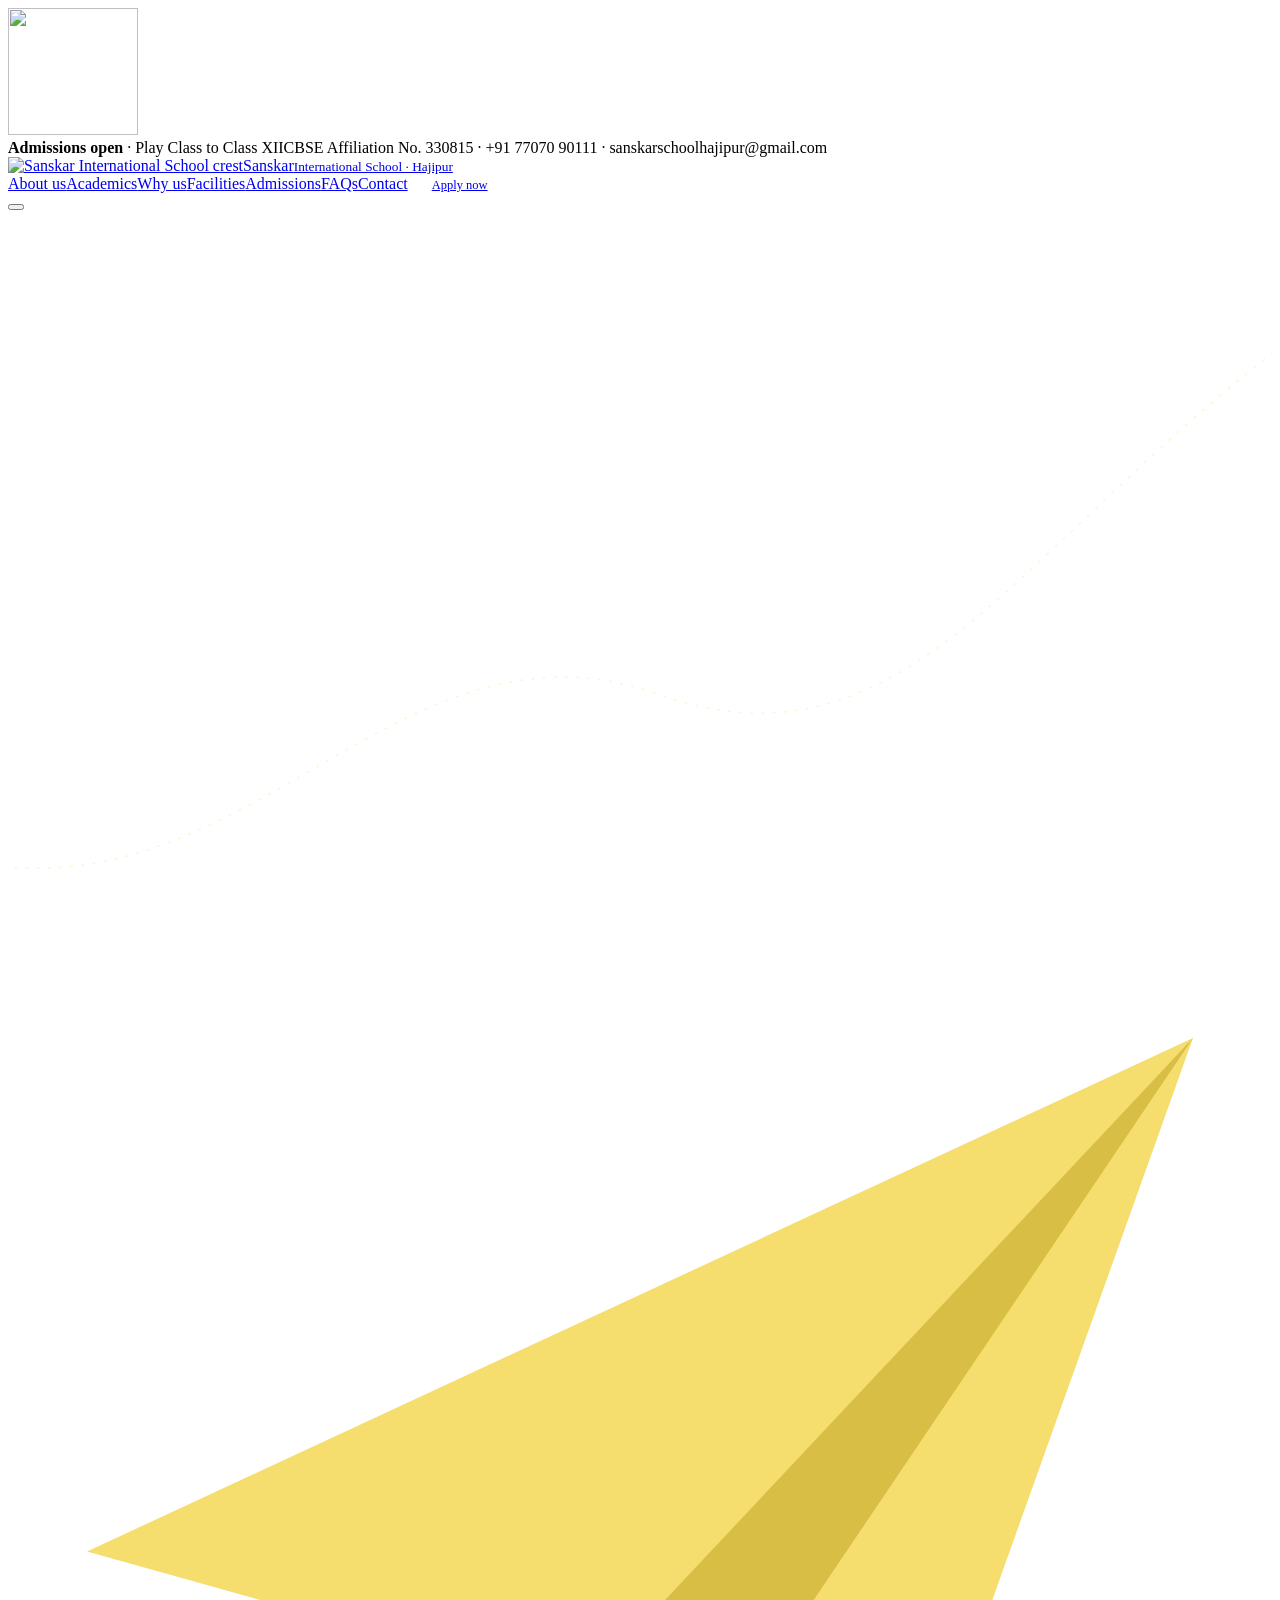
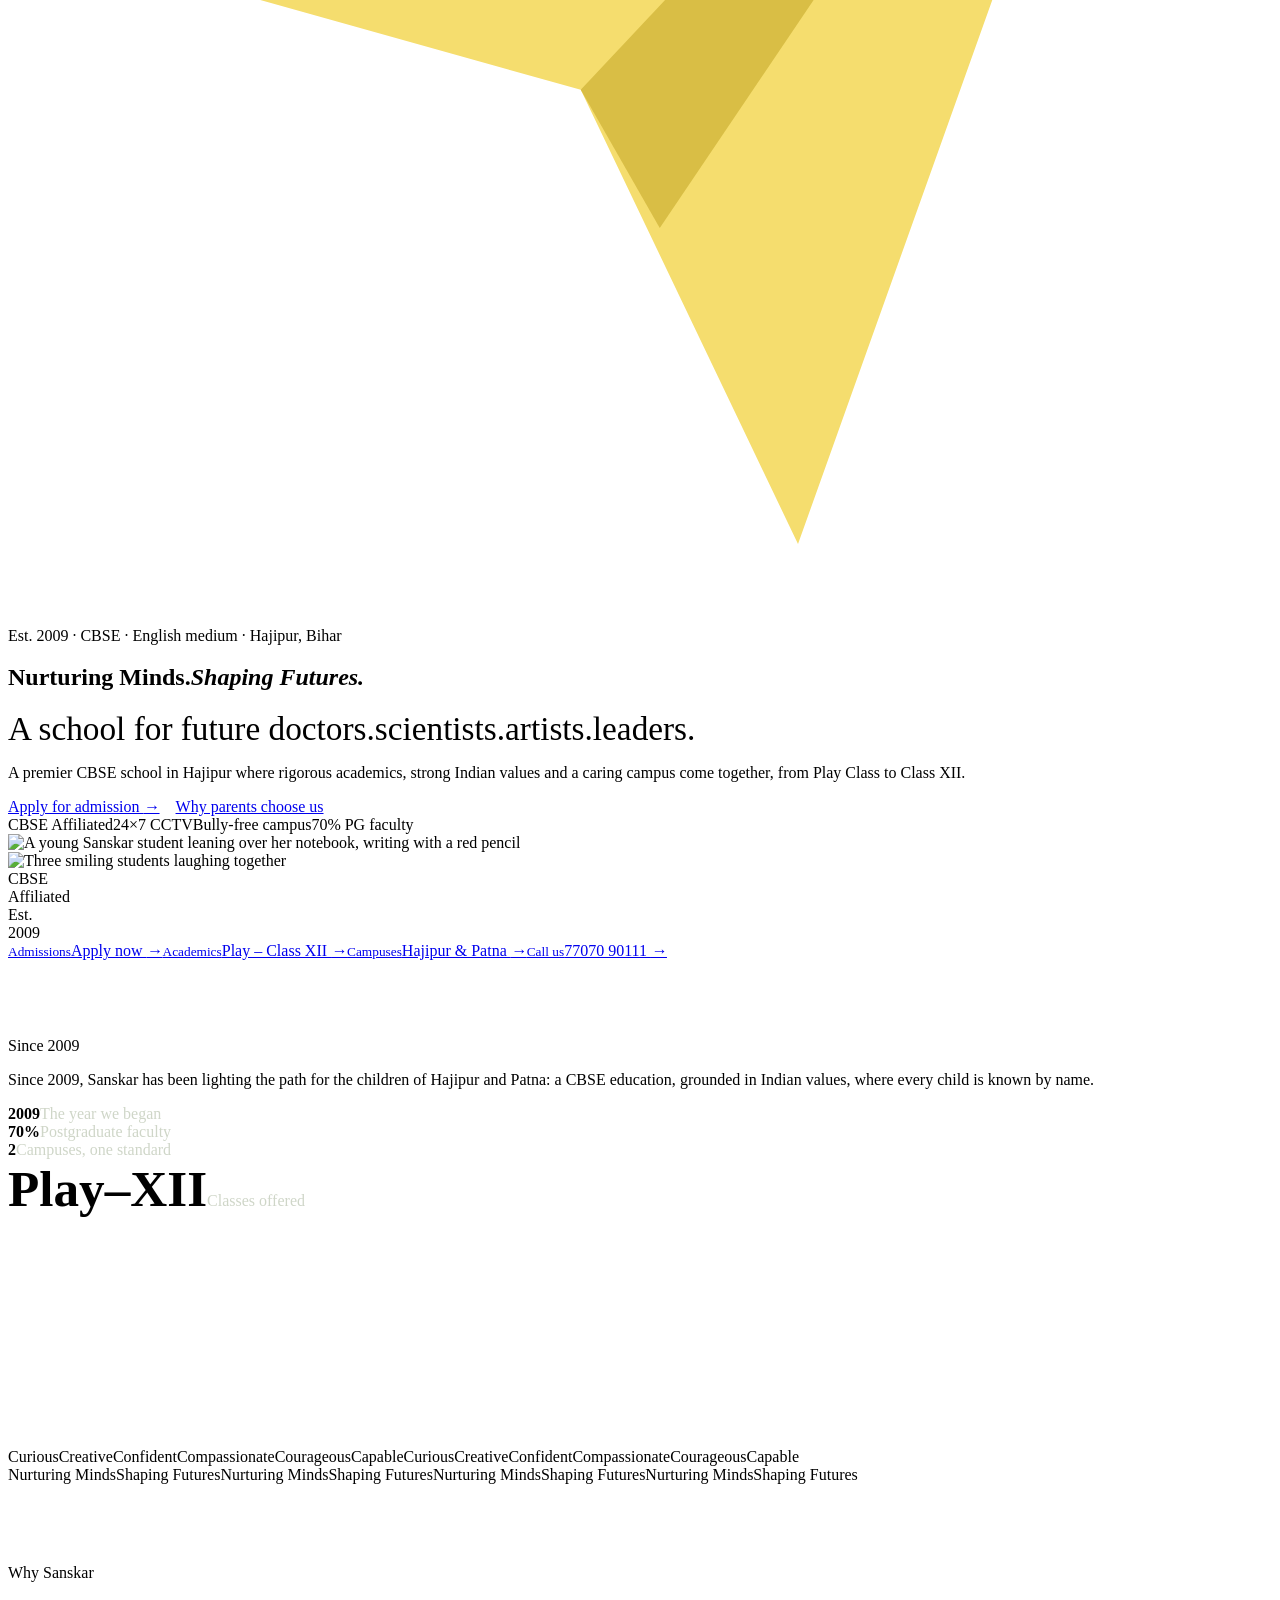
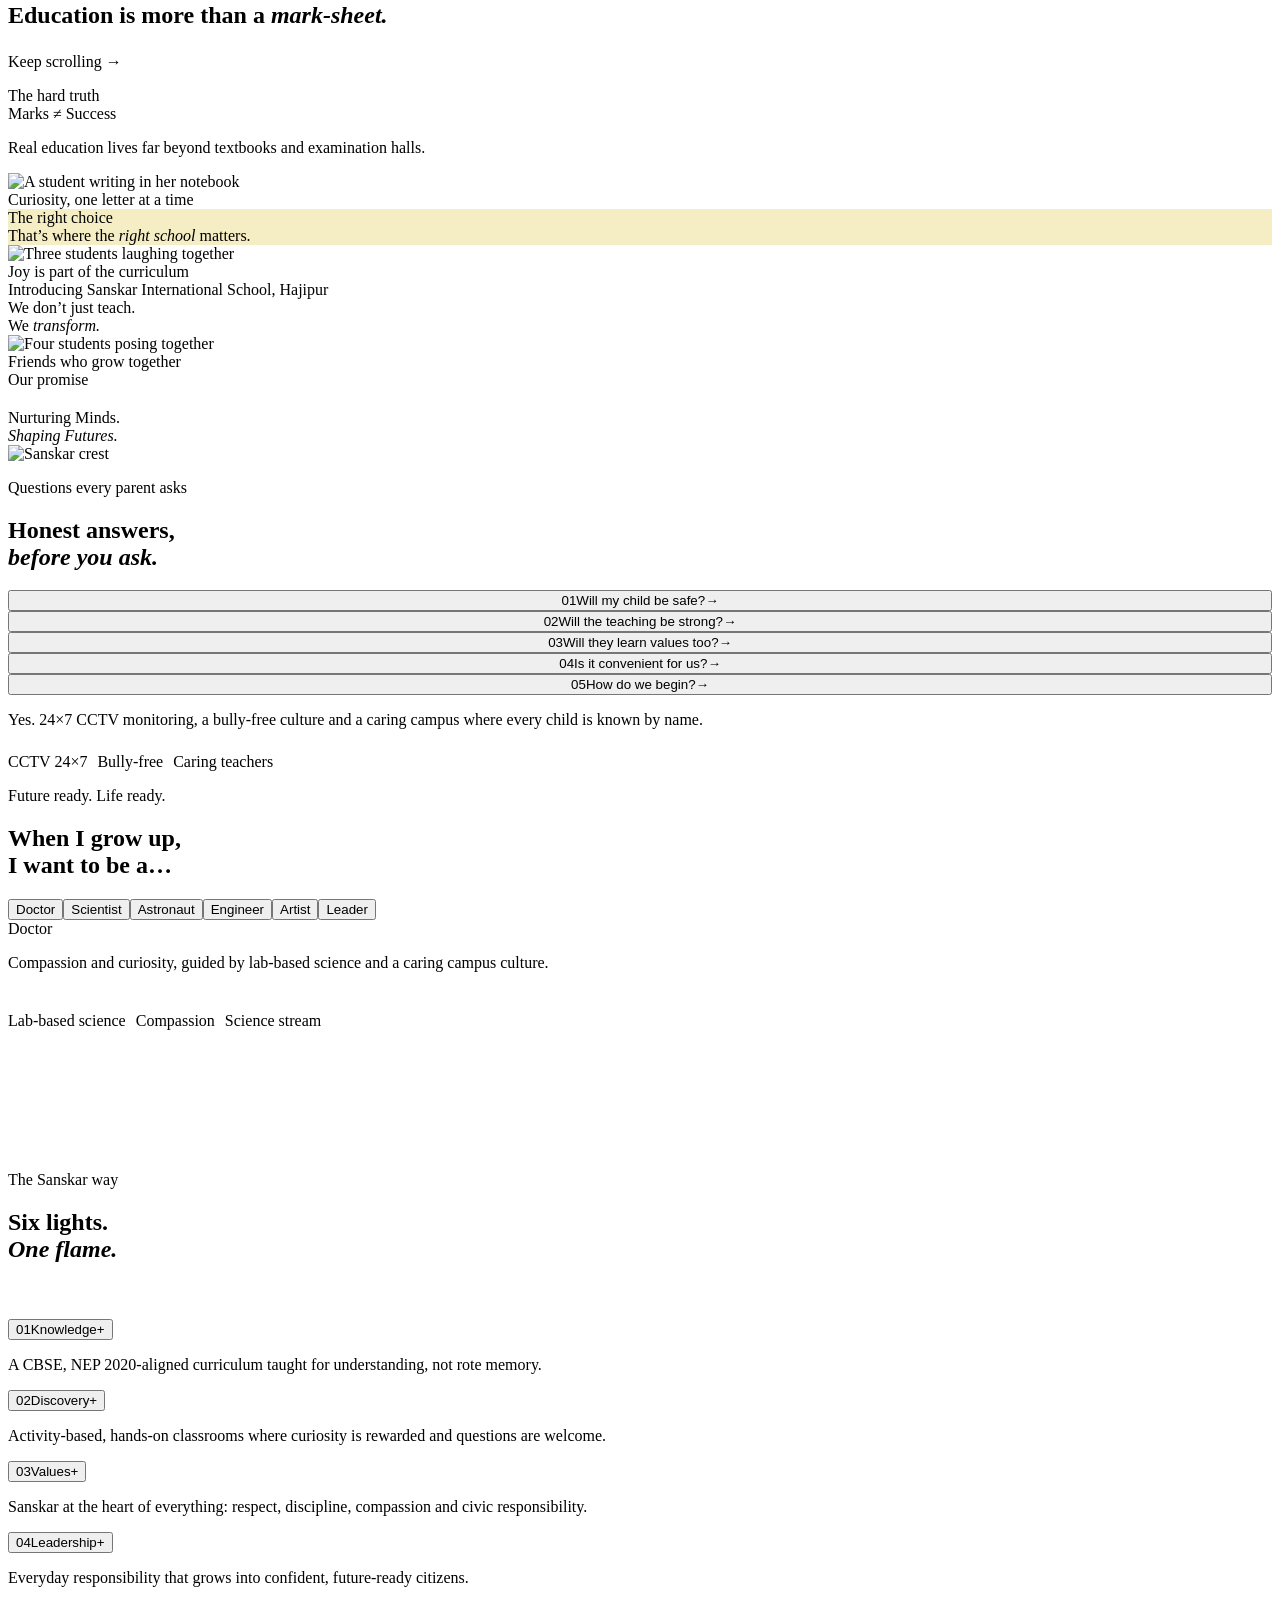
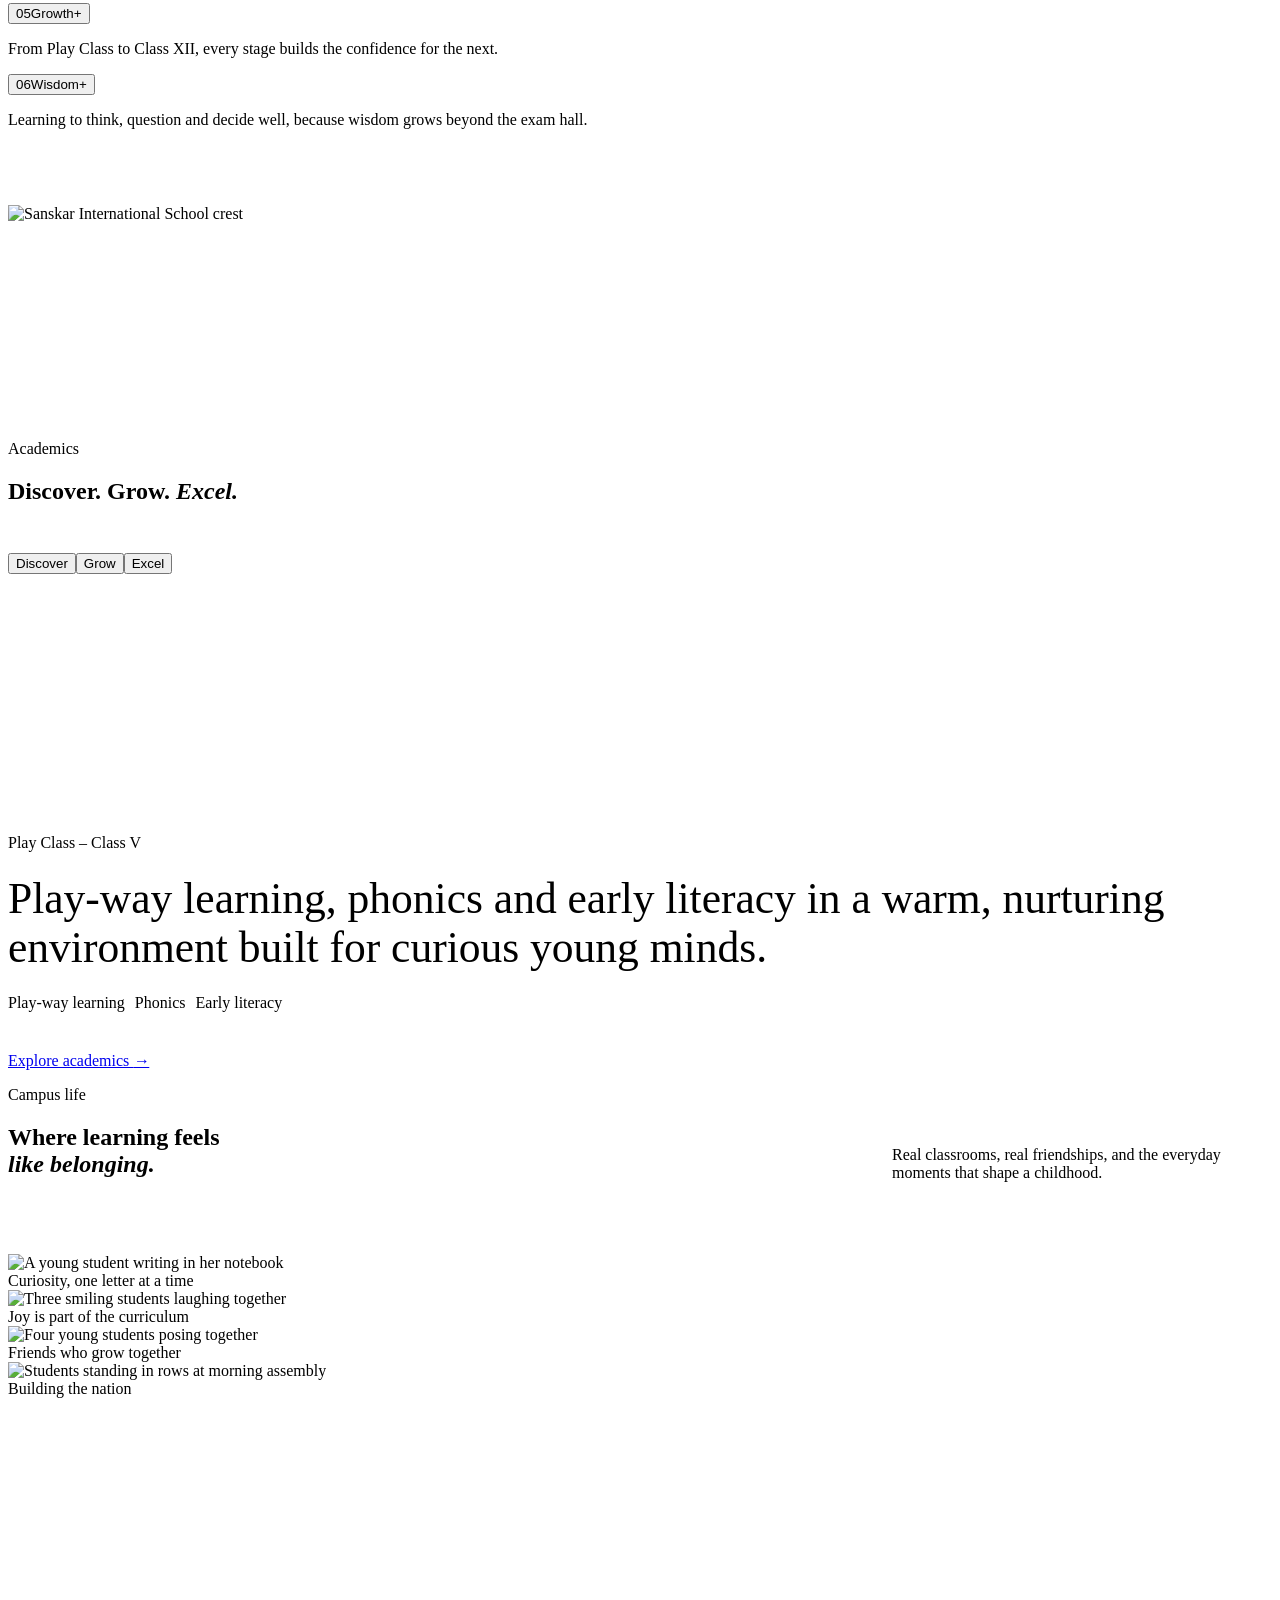
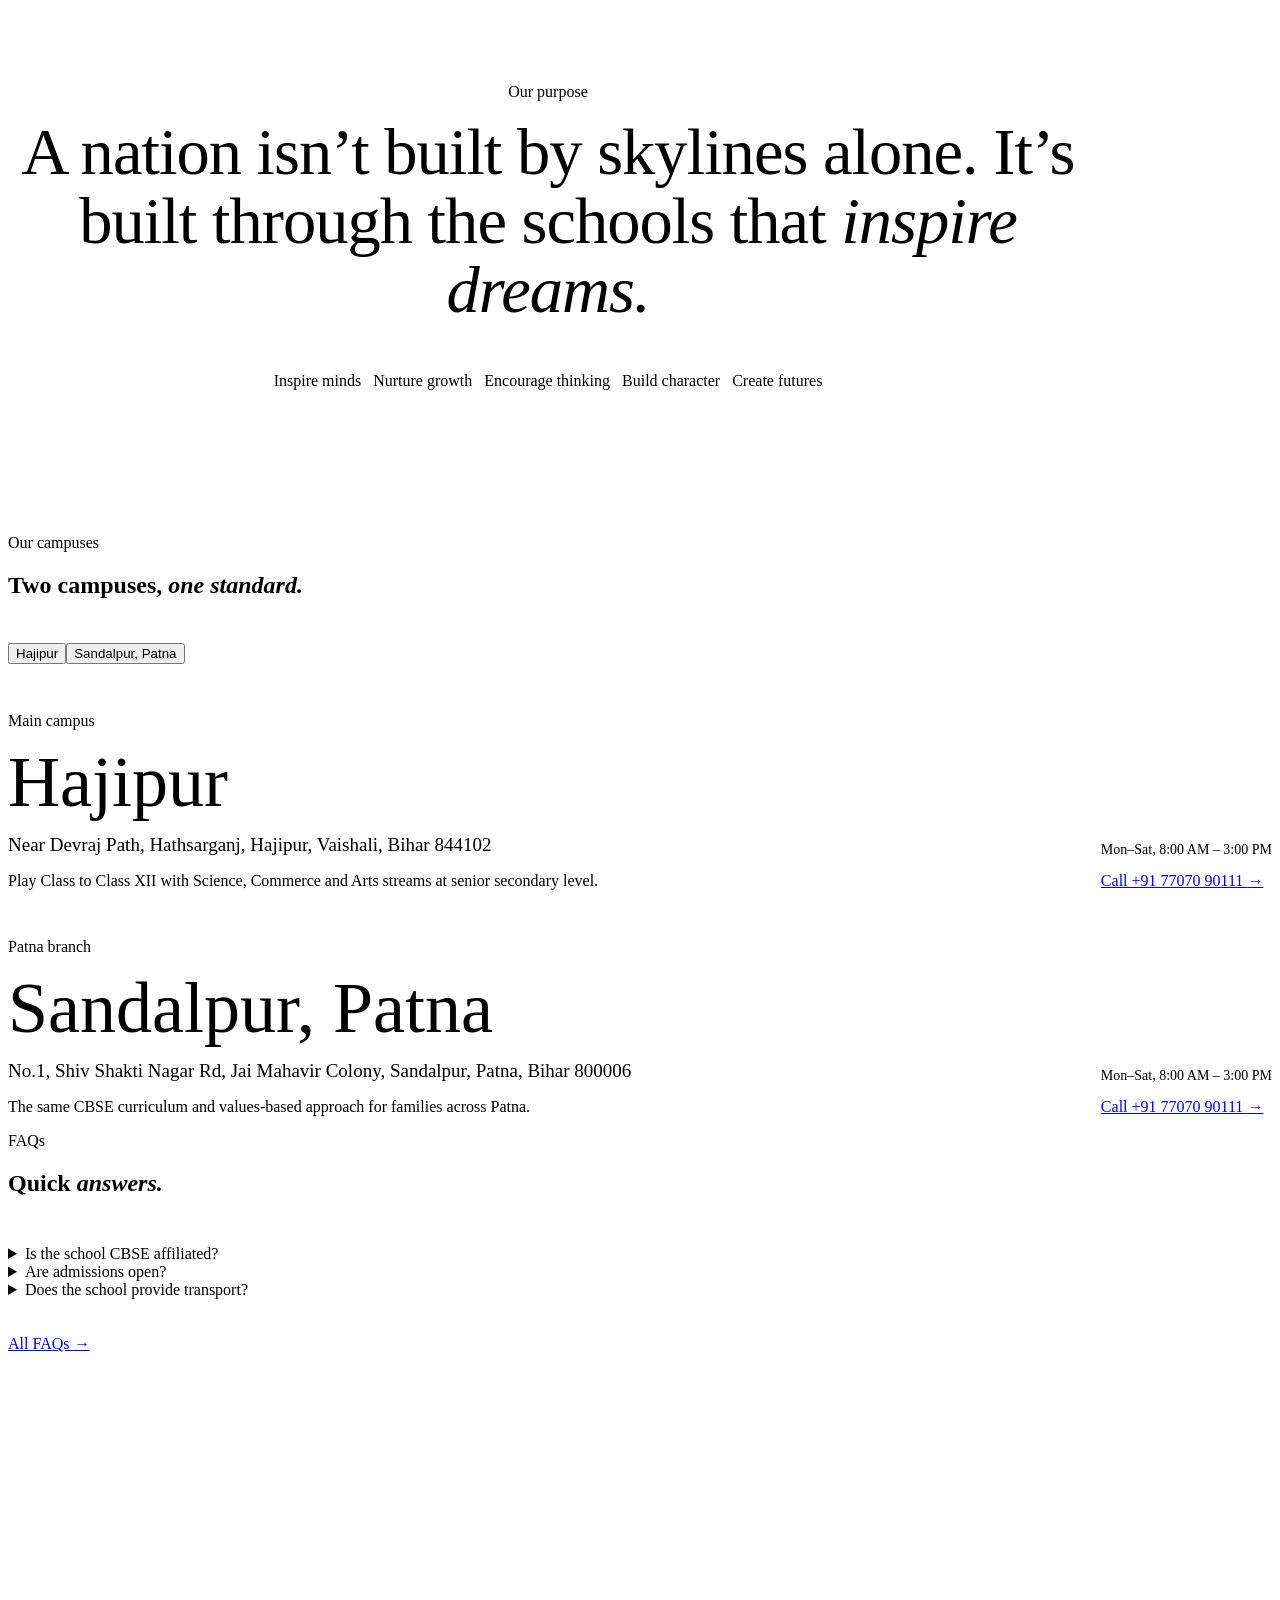
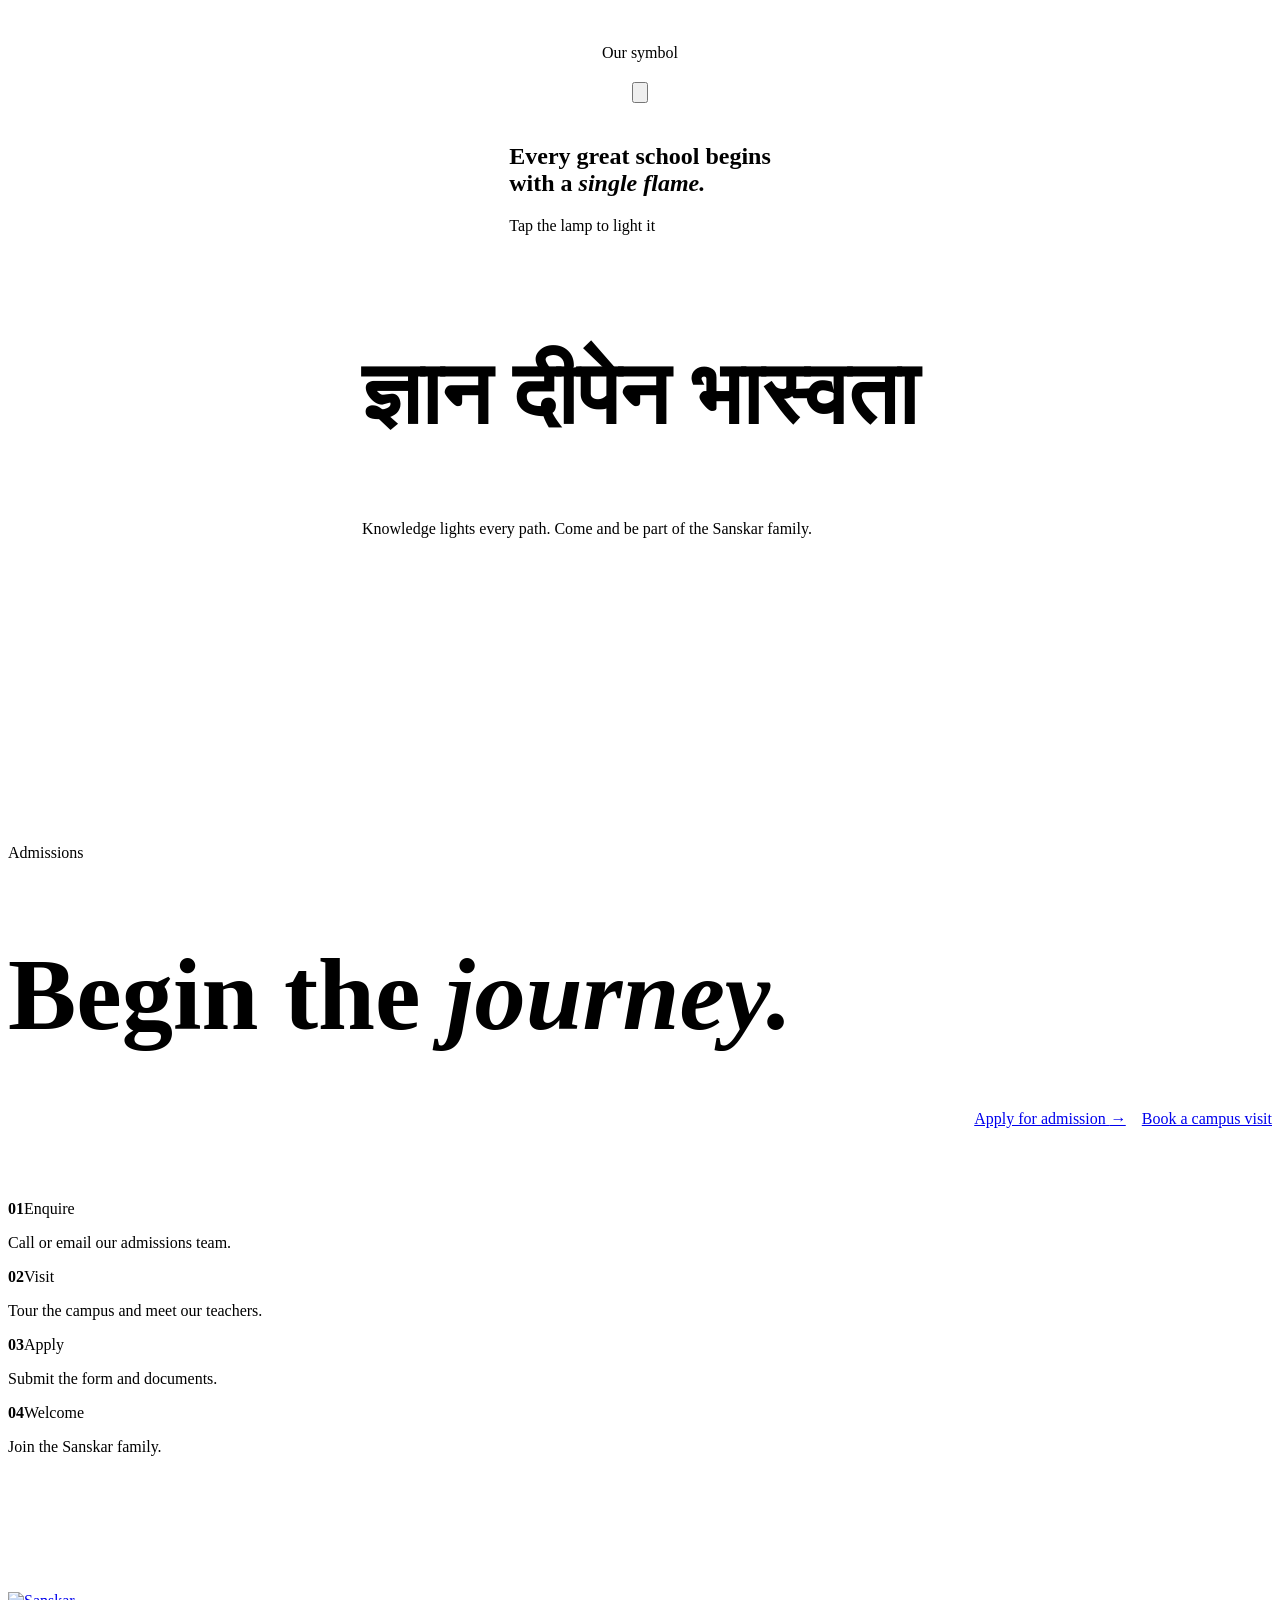
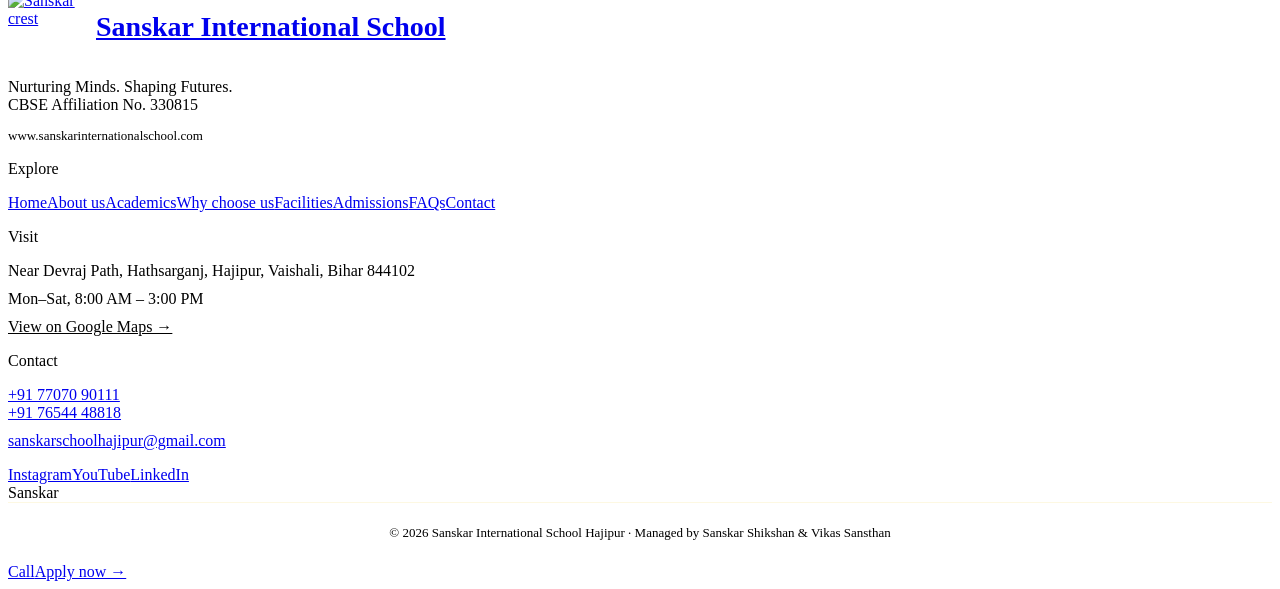
==== commit c72615fb: "Add files via upload" ====
--- a/index.html
+++ b/index.html
@@ -2,19 +2,16 @@
 <html lang="en-IN">
 <head>
 <meta charset="utf-8"><meta name="viewport" content="width=device-width,initial-scale=1">
-<title>Sanskar International School Hajipur | CBSE School, Bihar</title>
+<title>Sanskar International School Hajipur | CBSE School in Hajipur, Bihar</title>
 <meta name="description" content="Sanskar International School, Hajipur: a CBSE-affiliated, English-medium school from Play Class to Class XII. Nurturing Minds. Shaping Futures. Admissions open.">
 <link rel="canonical" href="https://www.sanskarinternationalschool.com/">
 <meta name="theme-color" content="#1B3D35">
-<meta name="robots" content="index,follow,max-image-preview:large,max-snippet:-1,max-video-preview:-1">
-<meta name="author" content="Sanskar International School Hajipur"><meta name="geo.region" content="IN-BR"><meta name="geo.placename" content="Hajipur, Bihar, India">
-<link rel="alternate" hreflang="en-IN" href="https://www.sanskarinternationalschool.com/"><link rel="alternate" hreflang="x-default" href="https://www.sanskarinternationalschool.com/">
-<meta property="og:type" content="website"><meta property="og:locale" content="en_IN"><meta property="og:site_name" content="Sanskar International School Hajipur"><meta property="og:title" content="Sanskar International School Hajipur | Nurturing Minds. Shaping Futures."><meta property="og:description" content="Sanskar International School, Hajipur: a CBSE-affiliated, English-medium school from Play Class to Class XII. Nurturing Minds. Shaping Futures. Admissions open."><meta property="og:url" content="https://www.sanskarinternationalschool.com/"><meta property="og:image" content="https://www.sanskarinternationalschool.com/assets/img/og.jpg"><meta name="twitter:card" content="summary_large_image">
+<meta property="og:type" content="website"><meta property="og:site_name" content="Sanskar International School Hajipur"><meta property="og:title" content="Sanskar International School Hajipur | Nurturing Minds. Shaping Futures."><meta property="og:description" content="Sanskar International School, Hajipur: a CBSE-affiliated, English-medium school from Play Class to Class XII. Nurturing Minds. Shaping Futures. Admissions open."><meta property="og:url" content="https://www.sanskarinternationalschool.com/"><meta property="og:image" content="https://www.sanskarinternationalschool.com/assets/img/og.jpg"><meta name="twitter:card" content="summary_large_image">
 <link rel="icon" type="image/png" href="assets/img/favicon-64.png"><link rel="apple-touch-icon" href="assets/img/apple-touch-icon.png">
 <link rel="preload" href="assets/fonts/cormorant-garamond-latin-500-normal.woff2" as="font" type="font/woff2" crossorigin><link rel="preload" href="assets/fonts/dm-sans-latin-400-normal.woff2" as="font" type="font/woff2" crossorigin>
 <link rel="stylesheet" href="css/site.css">
 <noscript><style>.cv{display:none}.ln>span,.fi,.rv,.rvl,.rvr,.zi,.sw>span{transform:none!important;opacity:1!important}.wd span{opacity:1}.imgr:after{display:none}.hz{height:auto!important}.hzs{position:static;height:auto;overflow-x:auto}.hzt{transform:none!important}</style></noscript>
-<script type="application/ld+json">{"@context": "https://schema.org", "@graph": [{"@type": ["School", "EducationalOrganization"], "@id": "https://www.sanskarinternationalschool.com/#school", "name": "Sanskar International School Hajipur", "alternateName": ["Sanskar International School", "Sanskar School Hajipur"], "url": "https://www.sanskarinternationalschool.com/", "logo": {"@type": "ImageObject", "url": "https://www.sanskarinternationalschool.com/assets/img/logo.png", "width": 640, "height": 625}, "image": ["https://www.sanskarinternationalschool.com/assets/img/og.jpg", "https://www.sanskarinternationalschool.com/assets/img/write.jpg"], "slogan": "Nurturing Minds. Shaping Futures.", "motto": "ज्ञान दीपेन भास्वता", "foundingDate": "2009", "description": "CBSE-affiliated, English-medium school in Hajipur, Vaishali, Bihar, India, teaching Play Class to Class XII with Science, Commerce and Arts streams at senior secondary level.", "telephone": "+91-7707090111", "email": "sanskarschoolhajipur@gmail.com", "identifier": {"@type": "PropertyValue", "propertyID": "CBSE Affiliation Number", "value": "330815"}, "address": {"@type": "PostalAddress", "streetAddress": "Near Devraj Path, Hathsarganj", "addressLocality": "Hajipur", "addressRegion": "Bihar", "postalCode": "844102", "addressCountry": "IN"}, "areaServed": [{"@type": "City", "name": "Hajipur"}, {"@type": "AdministrativeArea", "name": "Vaishali district"}, {"@type": "City", "name": "Patna"}, {"@type": "State", "name": "Bihar"}], "openingHoursSpecification": {"@type": "OpeningHoursSpecification", "dayOfWeek": ["Monday", "Tuesday", "Wednesday", "Thursday", "Friday", "Saturday"], "opens": "08:00", "closes": "15:00"}, "contactPoint": [{"@type": "ContactPoint", "telephone": "+91-7707090111", "contactType": "admissions", "areaServed": "IN", "availableLanguage": ["English", "Hindi"]}, {"@type": "ContactPoint", "telephone": "+91-7654448818", "contactType": "customer service", "areaServed": "IN", "availableLanguage": ["English", "Hindi"]}], "parentOrganization": {"@type": "Organization", "name": "Sanskar Shikshan & Vikas Sansthan"}, "hasMap": "https://share.google/PoFi7gJLu2rYc3ULm", "location": [{"@type": "Place", "name": "Sanskar International School, Hajipur (Main campus)", "address": {"@type": "PostalAddress", "streetAddress": "Near Devraj Path, Hathsarganj", "addressLocality": "Hajipur", "addressRegion": "Bihar", "postalCode": "844102", "addressCountry": "IN"}}, {"@type": "Place", "name": "Sanskar International School, Sandalpur (Patna campus)", "address": {"@type": "PostalAddress", "streetAddress": "No.1, Shiv Shakti Nagar Rd, Jai Mahavir Colony, Sandalpur", "addressLocality": "Patna", "addressRegion": "Bihar", "postalCode": "800006", "addressCountry": "IN"}}], "knowsAbout": ["CBSE curriculum", "NEP 2020", "Primary education", "Secondary education", "Senior secondary education", "Activity-based learning"], "sameAs": ["https://www.instagram.com/sanskar_school_hajipur/", "https://www.youtube.com/@SANSKARINTERNATIONALSCHOOLHJP", "https://www.linkedin.com/company/sanskar-international-school-hajipur/"]}, {"@type": "WebSite", "@id": "https://www.sanskarinternationalschool.com/#website", "url": "https://www.sanskarinternationalschool.com/", "name": "Sanskar International School Hajipur", "inLanguage": "en-IN", "publisher": {"@id": "https://www.sanskarinternationalschool.com/#school"}}, {"@type": "WebPage", "@id": "https://www.sanskarinternationalschool.com/#webpage", "url": "https://www.sanskarinternationalschool.com/", "name": "Sanskar International School Hajipur | CBSE School, Bihar", "description": "Sanskar International School, Hajipur: a CBSE-affiliated, English-medium school from Play Class to Class XII. Nurturing Minds. Shaping Futures. Admissions open.", "inLanguage": "en-IN", "isPartOf": {"@id": "https://www.sanskarinternationalschool.com/#website"}, "about": {"@id": "https://www.sanskarinternationalschool.com/#school"}, "dateModified": "2026-10-29", "primaryImageOfPage": {"@type": "ImageObject", "url": "https://www.sanskarinternationalschool.com/assets/img/og.jpg"}, "speakable": {"@type": "SpeakableSpecification", "cssSelector": ["h1", ".lead"]}}]}</script>
+<script type="application/ld+json">{"@context": "https://schema.org", "@type": "School", "name": "Sanskar International School Hajipur", "alternateName": "Sanskar International School", "url": "https://www.sanskarinternationalschool.com/", "logo": "https://www.sanskarinternationalschool.com/assets/img/logo.png", "image": "https://www.sanskarinternationalschool.com/assets/img/og.jpg", "slogan": "Nurturing Minds. Shaping Futures.", "foundingDate": "2009", "description": "CBSE-affiliated, English-medium school in Hajipur, Bihar, offering Play Class to Class XII.", "telephone": "+91-7707090111", "email": "sanskarschoolhajipur@gmail.com", "address": {"@type": "PostalAddress", "streetAddress": "Near Devraj Path, Hathsarganj", "addressLocality": "Hajipur", "addressRegion": "Bihar", "postalCode": "844102", "addressCountry": "IN"}, "sameAs": ["https://www.instagram.com/sanskar_school_hajipur/", "https://www.youtube.com/@SANSKARINTERNATIONALSCHOOLHJP", "https://www.linkedin.com/company/sanskar-international-school-hajipur/"]}</script>
 </head>
 <body>
 <div class="cv" aria-hidden="true"><img src="assets/img/logo.png" alt="" width="130" height="127"></div>
@@ -65,7 +62,7 @@
 </main>
 <footer class="dd ft"><div class="w fgrid">
 <div><a href="index.html" style="display:flex;align-items:center;gap:16px;margin-bottom:16px"><img src="assets/img/logo.png" alt="Sanskar crest" width="72" height="70" loading="lazy"><span class="sf" style="font-size:28px;color:var(--y);font-weight:600;line-height:1.05">Sanskar International School</span></a><p style="margin:0 0 14px">Nurturing Minds. Shaping Futures.<br>CBSE Affiliation No. 330815</p><p style="margin:0;font-size:13px">www.sanskarinternationalschool.com</p></div>
-<div class="fl"><p class="ftl">Explore</p><a href="index.html">Home</a><a href="about.html">About us</a><a href="academics.html">Academics</a><a href="why-us.html">Why choose us</a><a href="facilities.html">Facilities</a><a href="admissions.html">Admissions</a><a href="faqs.html">FAQs</a><a href="contact.html">Contact</a><a href="school-facts.html">School at a glance</a></div>
+<div class="fl"><p class="ftl">Explore</p><a href="index.html">Home</a><a href="about.html">About us</a><a href="academics.html">Academics</a><a href="why-us.html">Why choose us</a><a href="facilities.html">Facilities</a><a href="admissions.html">Admissions</a><a href="faqs.html">FAQs</a><a href="contact.html">Contact</a></div>
 <div><p class="ftl">Visit</p><p style="margin:0">Near Devraj Path, Hathsarganj, Hajipur, Vaishali, Bihar 844102</p><p style="margin:10px 0 0">Mon–Sat, 8:00 AM – 3:00 PM</p><p style="margin:10px 0 0"><a href="https://share.google/PoFi7gJLu2rYc3ULm" target="_blank" rel="noopener" style="color:var(--y)">View on Google Maps →</a></p></div>
 <div><p class="ftl">Contact</p><p style="margin:0"><a href="tel:+917707090111">+91 77070 90111</a><br><a href="tel:+917654448818">+91 76544 48818</a></p><p style="margin:10px 0 16px"><a href="mailto:sanskarschoolhajipur@gmail.com">sanskarschoolhajipur@gmail.com</a></p><a class="sl" target="_blank" rel="noopener" href="https://www.instagram.com/sanskar_school_hajipur/">Instagram</a><a class="sl" target="_blank" rel="noopener" href="https://www.youtube.com/@SANSKARINTERNATIONALSCHOOLHJP">YouTube</a><a class="sl" target="_blank" rel="noopener" href="https://www.linkedin.com/company/sanskar-international-school-hajipur/">LinkedIn</a></div>
 </div><div aria-hidden="true" class="big">Sanskar</div>
